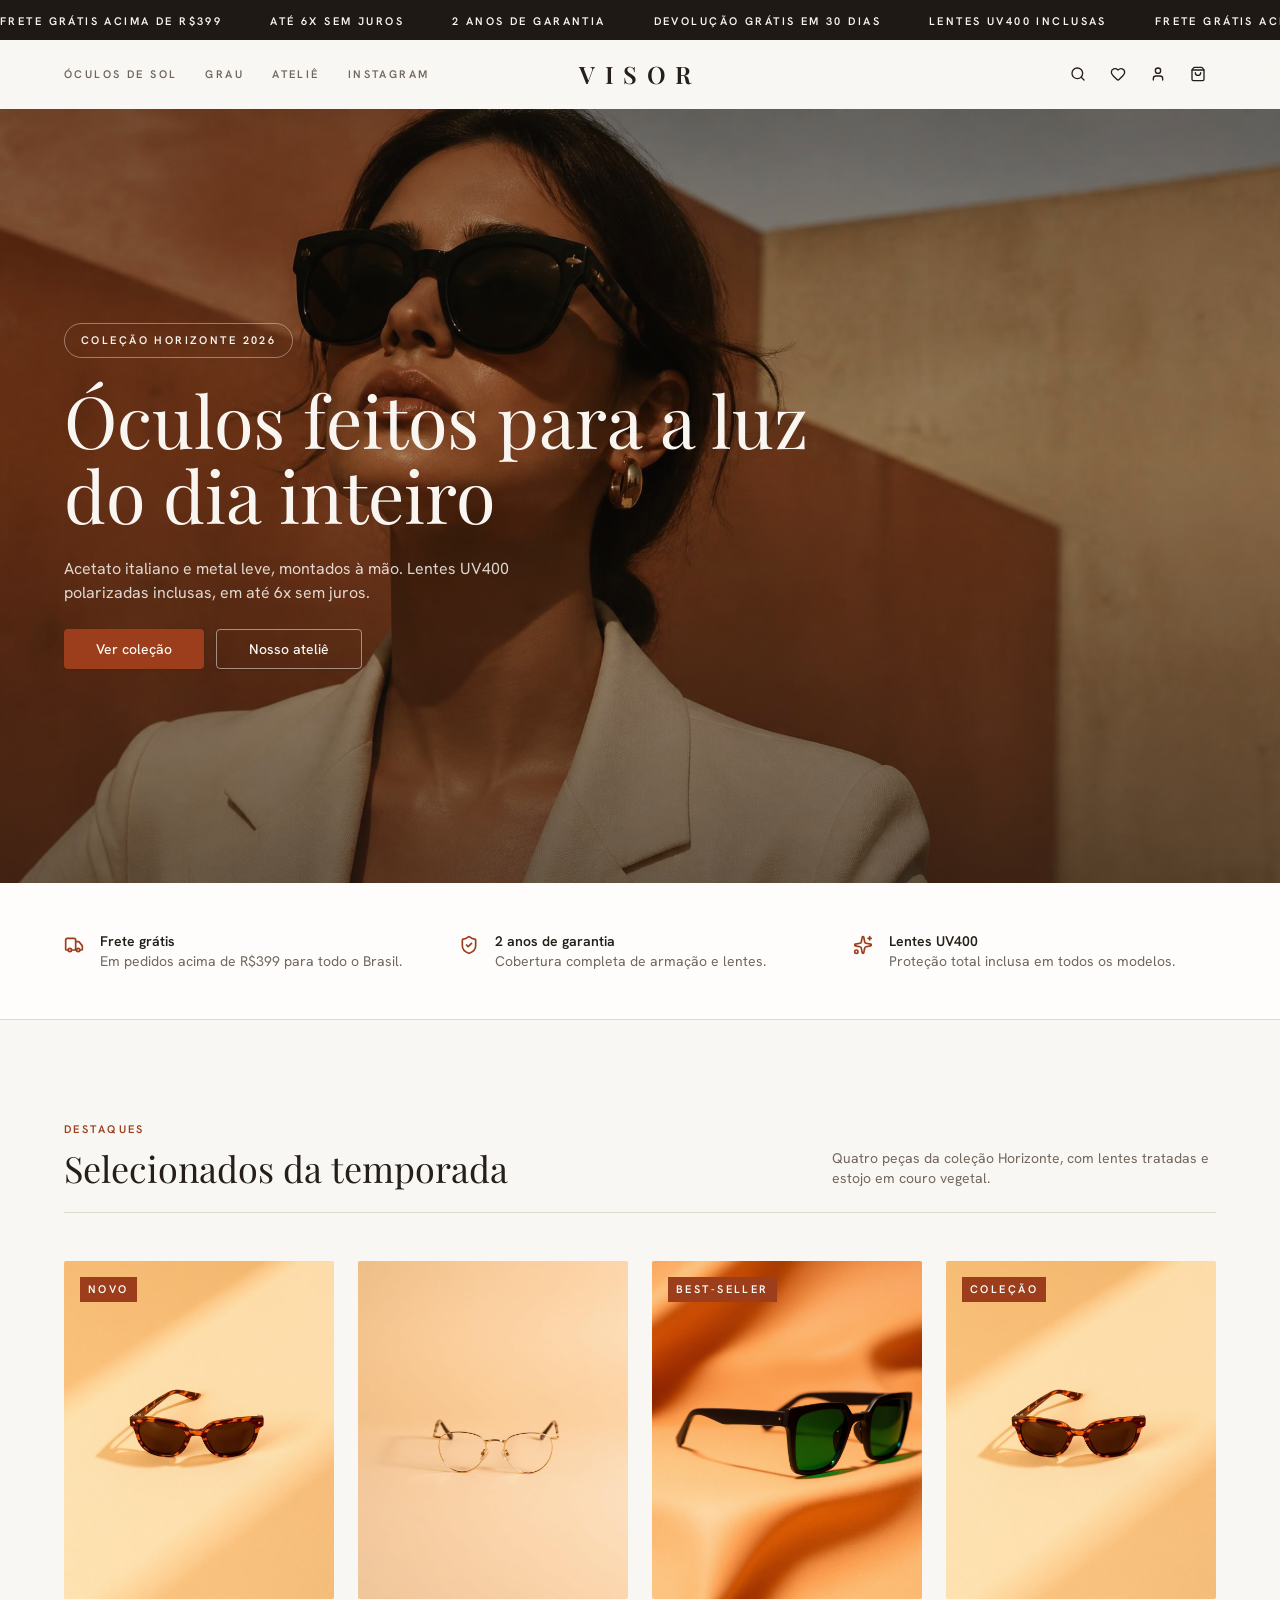
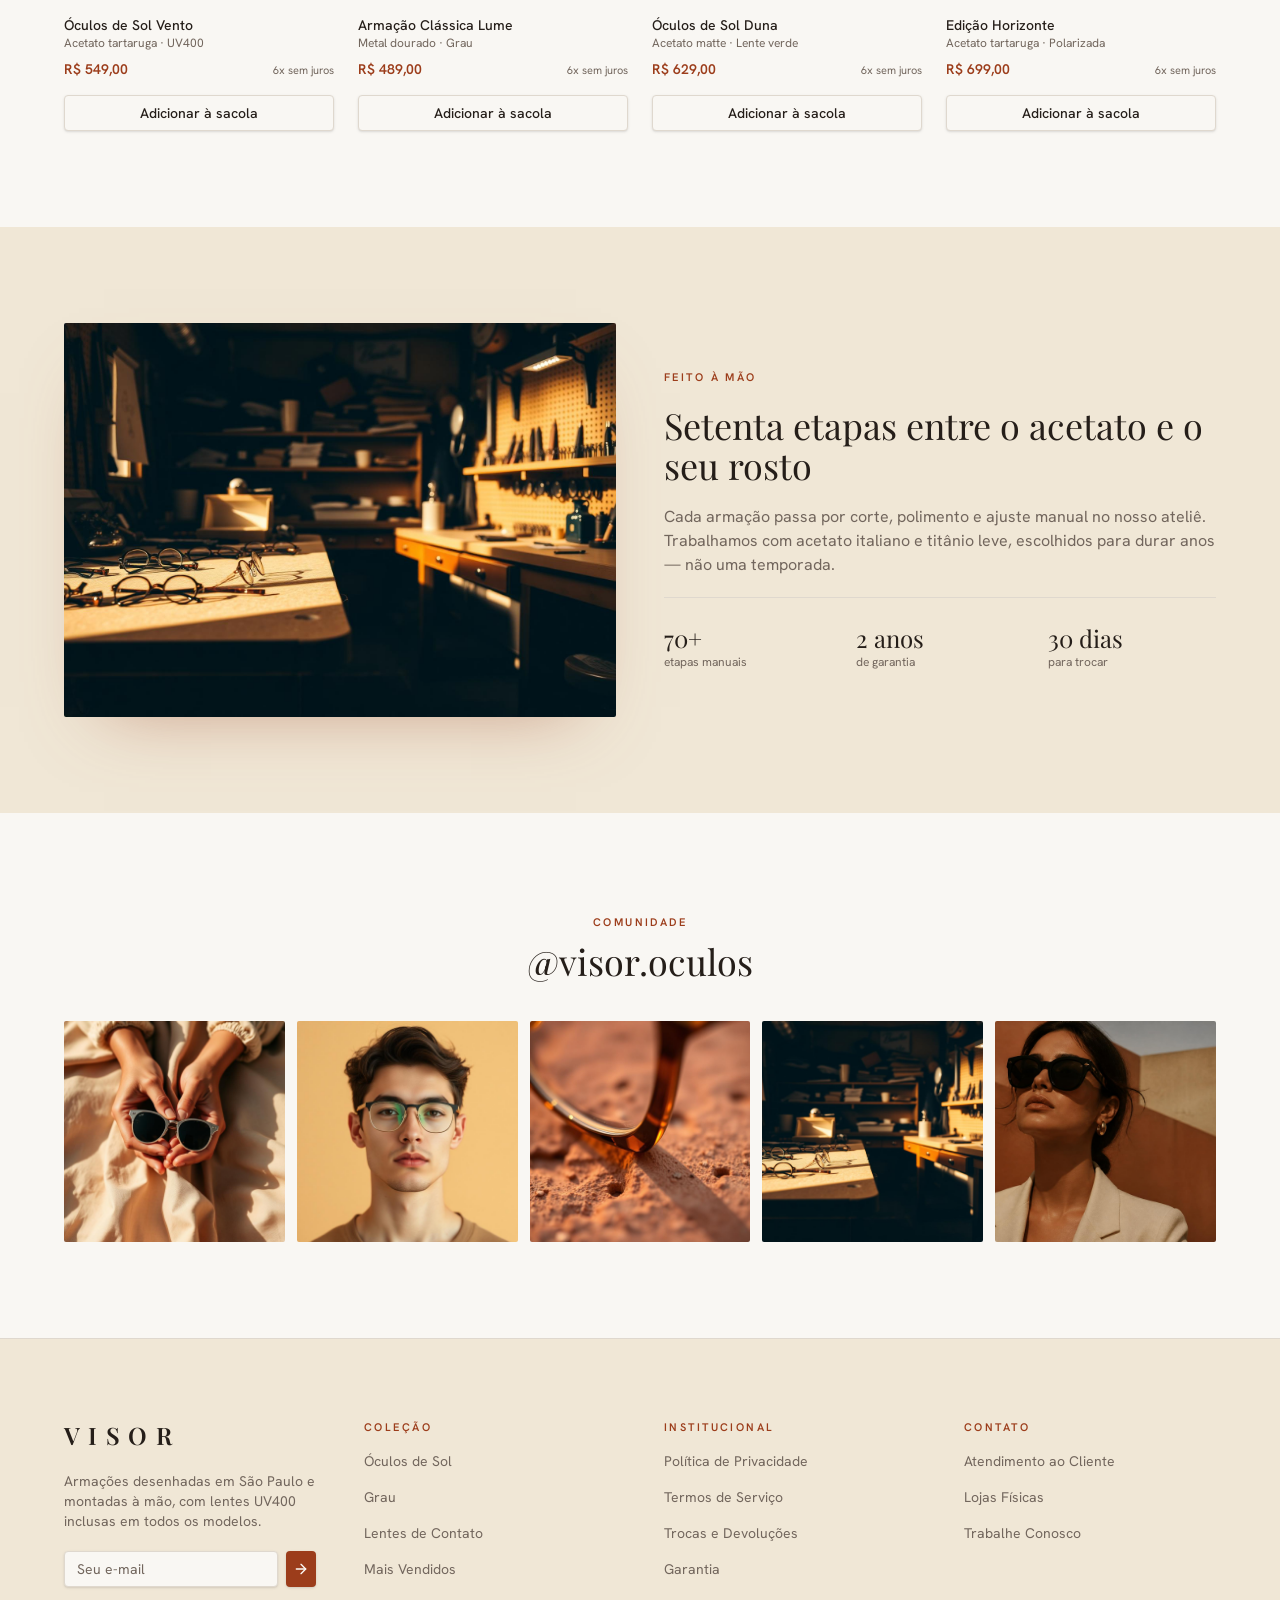
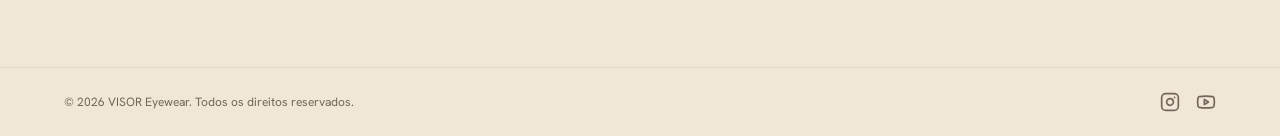
==== index.html @ b3148250 "seo: enriquecer Twitter Card com título e imagem Garante preview rico em redes sociais alinhado ao O" ====
<!DOCTYPE html><html lang="pt-BR"><head><meta charSet="utf-8"/><meta name="viewport" content="width=device-width, initial-scale=1"/><link rel="canonical" href="https://guilhermeh4sh.github.io/visor-landing-page/"/><meta name="robots" content="index, follow, max-image-preview:large"/><meta name="theme-color" content="#9b3f25"/><meta name="author" content="VISOR Eyewear"/><link rel="stylesheet" href="https://fonts.googleapis.com/css2?family=Hanken+Grotesk:wght@400;500;600;700&amp;family=Playfair+Display:wght@400;500;600&amp;display=swap" data-precedence="default"/><title>VISOR Eyewear | Óculos de Sol e Grau Autorais com Lentes UV400</title><meta name="description" content="Loja VISOR: óculos de sol e grau autorais, lentes UV400 inclusas, frete grátis acima de R$399 e 2 anos de garantia. Conheça a coleção Horizonte."/><meta name="keywords" content="óculos de sol, óculos de grau, eyewear, VISOR, lentes UV400, coleção Horizonte, óculos premium"/><meta property="og:title" content="VISOR Eyewear | Óculos autorais com lentes UV400"/><meta property="og:description" content="Coleção Horizonte: óculos de sol e grau com UV400, frete grátis acima de R$399 e 2 anos de garantia."/><meta property="og:type" content="website"/><meta property="og:url" content="https://guilhermeh4sh.github.io/visor-landing-page/"/><meta property="og:site_name" content="VISOR Eyewear"/><meta property="og:locale" content="pt_BR"/><meta property="og:image" content="https://guilhermeh4sh.github.io/visor-landing-page/assets/template/template-01.jpg"/><meta property="og:image:alt" content="Coleção Horizonte VISOR — óculos premium"/><meta name="twitter:card" content="summary_large_image"/><meta name="twitter:title" content="VISOR Eyewear | Óculos autorais com lentes UV400"/><meta name="twitter:description" content="Óculos de sol e grau com UV400, frete grátis acima de R$399 e 2 anos de garantia."/><meta name="twitter:image" content="https://guilhermeh4sh.github.io/visor-landing-page/assets/template/template-01.jpg"/><meta name="twitter:image:alt" content="Coleção Horizonte VISOR"/><link rel="preconnect" href="https://fonts.googleapis.com"/><link rel="preconnect" href="https://fonts.gstatic.com" crossorigin="anonymous"/><link rel="icon" href="/favicon.ico" type="image/x-icon"/><style>/*! tailwindcss v4.3.3 | MIT License | https://tailwindcss.com */
@layer properties{@supports (((-webkit-hyphens:none)) and (not (margin-trim:inline))) or ((-moz-orient:inline) and (not (color:rgb(from red r g b)))){*,:before,:after,::backdrop{--tw-translate-x:0;--tw-translate-y:0;--tw-translate-z:0;--tw-rotate-x:initial;--tw-rotate-y:initial;--tw-rotate-z:initial;--tw-skew-x:initial;--tw-skew-y:initial;--tw-space-y-reverse:0;--tw-space-x-reverse:0;--tw-border-style:solid;--tw-leading:initial;--tw-font-weight:initial;--tw-tracking:initial;--tw-ordinal:initial;--tw-slashed-zero:initial;--tw-numeric-figure:initial;--tw-numeric-spacing:initial;--tw-numeric-fraction:initial;--tw-shadow:0 0 #0000;--tw-shadow-color:initial;--tw-shadow-alpha:100%;--tw-inset-shadow:0 0 #0000;--tw-inset-shadow-color:initial;--tw-inset-shadow-alpha:100%;--tw-ring-color:initial;--tw-ring-shadow:0 0 #0000;--tw-inset-ring-color:initial;--tw-inset-ring-shadow:0 0 #0000;--tw-ring-inset:initial;--tw-ring-offset-width:0px;--tw-ring-offset-color:#fff;--tw-ring-offset-shadow:0 0 #0000;--tw-outline-style:solid;--tw-blur:initial;--tw-brightness:initial;--tw-contrast:initial;--tw-grayscale:initial;--tw-hue-rotate:initial;--tw-invert:initial;--tw-opacity:initial;--tw-saturate:initial;--tw-sepia:initial;--tw-drop-shadow:initial;--tw-drop-shadow-color:initial;--tw-drop-shadow-alpha:100%;--tw-drop-shadow-size:initial;--tw-backdrop-blur:initial;--tw-backdrop-brightness:initial;--tw-backdrop-contrast:initial;--tw-backdrop-grayscale:initial;--tw-backdrop-hue-rotate:initial;--tw-backdrop-invert:initial;--tw-backdrop-opacity:initial;--tw-backdrop-saturate:initial;--tw-backdrop-sepia:initial;--tw-duration:initial;--tw-ease:initial;--tw-scale-x:1;--tw-scale-y:1;--tw-scale-z:1;--tw-content:"";--tw-animation-delay:0s;--tw-animation-direction:normal;--tw-animation-duration:initial;--tw-animation-fill-mode:none;--tw-animation-iteration-count:1;--tw-enter-blur:0;--tw-enter-opacity:1;--tw-enter-rotate:0;--tw-enter-scale:1;--tw-enter-translate-x:0;--tw-enter-translate-y:0;--tw-exit-blur:0;--tw-exit-opacity:1;--tw-exit-rotate:0;--tw-exit-scale:1;--tw-exit-translate-x:0;--tw-exit-translate-y:0}}}@layer theme{:root,:host{--font-sans:"Hanken Grotesk", ui-sans-serif, system-ui, sans-serif;--font-mono:ui-monospace, SFMono-Regular, Menlo, Monaco, Consolas, "Liberation Mono", "Courier New", monospace;--color-black:#000;--spacing:.25rem;--container-xs:20rem;--container-sm:24rem;--container-md:28rem;--container-lg:32rem;--container-2xl:42rem;--container-3xl:48rem;--text-xs:.75rem;--text-xs--line-height:calc(1 / .75);--text-sm:.875rem;--text-sm--line-height:calc(1.25 / .875);--text-base:1rem;--text-base--line-height:calc(1.5 / 1);--text-lg:1.125rem;--text-lg--line-height:calc(1.75 / 1.125);--text-xl:1.25rem;--text-xl--line-height:calc(1.75 / 1.25);--text-2xl:1.5rem;--text-2xl--line-height:calc(2 / 1.5);--text-3xl:1.875rem;--text-3xl--line-height:calc(2.25 / 1.875);--text-4xl:2.25rem;--text-4xl--line-height:calc(2.5 / 2.25);--text-6xl:3.75rem;--text-6xl--line-height:1;--text-7xl:4.5rem;--text-7xl--line-height:1;--font-weight-normal:400;--font-weight-medium:500;--font-weight-semibold:600;--font-weight-bold:700;--tracking-tight:-.025em;--tracking-widest:.1em;--leading-relaxed:1.625;--ease-in-out:cubic-bezier(.4, 0, .2, 1);--animate-pulse:pulse 2s cubic-bezier(.4, 0, .6, 1) infinite;--blur-sm:8px;--blur-xl:24px;--aspect-video:16 / 9;--default-transition-duration:.15s;--default-transition-timing-function:cubic-bezier(.4, 0, .2, 1);--default-font-family:"Hanken Grotesk", ui-sans-serif, system-ui, sans-serif;--default-mono-font-family:var(--font-mono);--font-display:"Playfair Display", Georgia, serif;--color-background:var(--background);--color-foreground:var(--foreground);--color-border:var(--border)}}@layer base{*,:after,:before,::backdrop{box-sizing:border-box;border:0 solid;margin:0;padding:0}::file-selector-button{box-sizing:border-box;border:0 solid;margin:0;padding:0}html,:host{-webkit-text-size-adjust:100%;tab-size:4;line-height:1.5;font-family:var(--default-font-family,-apple-system, BlinkMacSystemFont, "Segoe UI", Roboto, "Helvetica Neue", "Noto Sans", Arial, sans-serif, "Apple Color Emoji", "Segoe UI Emoji", "Segoe UI Symbol", "Noto Color Emoji");font-feature-settings:var(--default-font-feature-settings,normal);font-variation-settings:var(--default-font-variation-settings,normal);-webkit-tap-highlight-color:transparent}hr{height:0;color:inherit;border-top-width:1px}abbr:where([title]){-webkit-text-decoration:underline dotted;text-decoration:underline dotted}h1,h2,h3,h4,h5,h6{font-size:inherit;font-weight:inherit}a{color:inherit;-webkit-text-decoration:inherit;-webkit-text-decoration:inherit;-webkit-text-decoration:inherit;-webkit-text-decoration:inherit;-webkit-text-decoration:inherit;text-decoration:inherit}b,strong{font-weight:bolder}code,kbd,samp,pre{font-family:var(--default-mono-font-family,ui-monospace, SFMono-Regular, Menlo, Monaco, Consolas, "Liberation Mono", "Courier New", monospace);font-feature-settings:var(--default-mono-font-feature-settings,normal);font-variation-settings:var(--default-mono-font-variation-settings,normal);font-size:1em}small{font-size:80%}sub,sup{vertical-align:baseline;font-size:75%;line-height:0;position:relative}sub{bottom:-.25em}sup{top:-.5em}table{text-indent:0;border-color:inherit;border-collapse:collapse}:-moz-focusring:where(:not(iframe)){outline:auto}progress{vertical-align:baseline}summary{display:list-item}ol,ul,menu{list-style:none}img,svg,video,canvas,audio,iframe,embed,object{vertical-align:middle;display:block}img,video{max-width:100%;height:auto}button,input,select,optgroup,textarea{font:inherit;font-feature-settings:inherit;font-variation-settings:inherit;letter-spacing:inherit;color:inherit;opacity:1;background-color:#0000;border-radius:0}::file-selector-button{font:inherit;font-feature-settings:inherit;font-variation-settings:inherit;letter-spacing:inherit;color:inherit;opacity:1;background-color:#0000;border-radius:0}:where(select:is([multiple],[size])) optgroup{font-weight:bolder}:where(select:is([multiple],[size])) optgroup option{padding-inline-start:20px}::file-selector-button{margin-inline-end:4px}::placeholder{opacity:1}@supports (not ((-webkit-appearance:-apple-pay-button))) or (contain-intrinsic-size:1px){::placeholder{color:currentColor}@supports (color:color-mix(in lab, red, red)){::placeholder{color:color-mix(in oklab, currentcolor 50%, transparent)}}}textarea{resize:vertical}::-webkit-search-decoration{-webkit-appearance:none}::-webkit-date-and-time-value{min-height:1lh;text-align:inherit}::-webkit-datetime-edit{display:inline-flex}::-webkit-datetime-edit-fields-wrapper{padding:0}::-webkit-datetime-edit{padding-block:0}::-webkit-datetime-edit-year-field{padding-block:0}::-webkit-datetime-edit-month-field{padding-block:0}::-webkit-datetime-edit-day-field{padding-block:0}::-webkit-datetime-edit-hour-field{padding-block:0}::-webkit-datetime-edit-minute-field{padding-block:0}::-webkit-datetime-edit-second-field{padding-block:0}::-webkit-datetime-edit-millisecond-field{padding-block:0}::-webkit-datetime-edit-meridiem-field{padding-block:0}::-webkit-calendar-picker-indicator{line-height:1}:-moz-ui-invalid{box-shadow:none}button,input:where([type=button],[type=reset],[type=submit]){appearance:button}::file-selector-button{appearance:button}::-webkit-inner-spin-button{height:auto}::-webkit-outer-spin-button{height:auto}[hidden]:where(:not([hidden=until-found])){display:none!important}*{border-color:var(--color-border)}body{background-color:var(--color-background);color:var(--color-foreground);font-family:var(--font-sans);-webkit-font-smoothing:antialiased}h1,h2,h3,h4{font-family:var(--font-display)}::selection{background:var(--primary)}@supports (color:color-mix(in lab, red, red)){::selection{background:color-mix(in oklab, var(--primary) 22%, transparent)}}}@layer components;@layer utilities{.pointer-events-none{pointer-events:none}.invisible{visibility:hidden}.sr-only{clip-path:inset(50%);white-space:nowrap;border-width:0;width:1px;height:1px;margin:-1px;padding:0;position:absolute;overflow:hidden}.absolute{position:absolute}.fixed{position:fixed}.relative{position:relative}.sticky{position:sticky}.inset-0{inset:0}.inset-x-0{inset-inline:0}.inset-y-0{inset-block:0}.-top-12{top:calc(var(--spacing) * -12)}.top-0{top:0}.top-1\.5{top:calc(var(--spacing) * 1.5)}.top-1\/2{top:50%}.top-3\.5{top:calc(var(--spacing) * 3.5)}.top-4{top:calc(var(--spacing) * 4)}.top-\[1px\]{top:1px}.top-\[50\%\]{top:50%}.top-\[60\%\]{top:60%}.top-full{top:100%}.-right-12{right:calc(var(--spacing) * -12)}.right-0{right:0}.right-1{right:var(--spacing)}.right-2{right:calc(var(--spacing) * 2)}.right-3{right:calc(var(--spacing) * 3)}.right-4{right:calc(var(--spacing) * 4)}.-bottom-12{bottom:calc(var(--spacing) * -12)}.bottom-0{bottom:0}.-left-12{left:calc(var(--spacing) * -12)}.left-0{left:0}.left-1\/2{left:50%}.left-2{left:calc(var(--spacing) * 2)}.left-4{left:calc(var(--spacing) * 4)}.left-\[50\%\]{left:50%}.z-10{z-index:10}.z-20{z-index:20}.z-40{z-index:40}.z-50{z-index:50}.z-\[1\]{z-index:1}.-mx-1{margin-inline:calc(var(--spacing) * -1)}.mx-2{margin-inline:calc(var(--spacing) * 2)}.mx-3\.5{margin-inline:calc(var(--spacing) * 3.5)}.mx-auto{margin-inline:auto}.my-0\.5{margin-block:calc(var(--spacing) * .5)}.my-1{margin-block:var(--spacing)}.-mt-4{margin-top:calc(var(--spacing) * -4)}.mt-1{margin-top:var(--spacing)}.mt-1\.5{margin-top:calc(var(--spacing) * 1.5)}.mt-2{margin-top:calc(var(--spacing) * 2)}.mt-4{margin-top:calc(var(--spacing) * 4)}.mt-6{margin-top:calc(var(--spacing) * 6)}.mt-24{margin-top:calc(var(--spacing) * 24)}.mt-auto{margin-top:auto}.mr-2{margin-right:calc(var(--spacing) * 2)}.mb-1{margin-bottom:var(--spacing)}.mb-4{margin-bottom:calc(var(--spacing) * 4)}.mb-10{margin-bottom:calc(var(--spacing) * 10)}.mb-12{margin-bottom:calc(var(--spacing) * 12)}.-ml-4{margin-left:calc(var(--spacing) * -4)}.ml-1{margin-left:var(--spacing)}.ml-auto{margin-left:auto}.marquee-track{min-width:100%;animation:32s linear infinite visor-marquee;display:inline-flex}.block{display:block}.flex{display:flex}.grid{display:grid}.hidden{display:none}.inline-flex{display:inline-flex}.table{display:table}.aspect-4\/5{aspect-ratio:4/5}.aspect-square{aspect-ratio:1}.aspect-video{aspect-ratio:var(--aspect-video)}.size-\(--cell-size\){width:var(--cell-size);height:var(--cell-size)}.size-4{width:calc(var(--spacing) * 4);height:calc(var(--spacing) * 4)}.size-5{width:calc(var(--spacing) * 5);height:calc(var(--spacing) * 5)}.size-full{width:100%;height:100%}.h-\(--cell-size\){height:var(--cell-size)}.h-1\.5{height:calc(var(--spacing) * 1.5)}.h-2{height:calc(var(--spacing) * 2)}.h-2\.5{height:calc(var(--spacing) * 2.5)}.h-3{height:calc(var(--spacing) * 3)}.h-3\.5{height:calc(var(--spacing) * 3.5)}.h-4{height:calc(var(--spacing) * 4)}.h-5{height:calc(var(--spacing) * 5)}.h-7{height:calc(var(--spacing) * 7)}.h-8{height:calc(var(--spacing) * 8)}.h-9{height:calc(var(--spacing) * 9)}.h-10{height:calc(var(--spacing) * 10)}.h-12{height:calc(var(--spacing) * 12)}.h-24{height:calc(var(--spacing) * 24)}.h-\[1px\]{height:1px}.h-\[var\(--radix-navigation-menu-viewport-height\)\]{height:var(--radix-navigation-menu-viewport-height)}.h-\[var\(--radix-select-trigger-height\)\]{height:var(--radix-select-trigger-height)}.h-auto{height:auto}.h-full{height:100%}.h-px{height:1px}.h-svh{height:100svh}.max-h-\(--radix-context-menu-content-available-height\){max-height:var(--radix-context-menu-content-available-height)}.max-h-\(--radix-select-content-available-height\){max-height:var(--radix-select-content-available-height)}.max-h-\[45vh\]{max-height:45vh}.max-h-\[300px\]{max-height:300px}.max-h-\[var\(--radix-dropdown-menu-content-available-height\)\]{max-height:var(--radix-dropdown-menu-content-available-height)}.min-h-0{min-height:0}.min-h-\[60px\]{min-height:60px}.min-h-\[86vh\]{min-height:86vh}.min-h-screen{min-height:100vh}.min-h-svh{min-height:100svh}.w-\(--cell-size\){width:var(--cell-size)}.w-\(--sidebar-width\){width:var(--sidebar-width)}.w-0{width:0}.w-1{width:var(--spacing)}.w-2{width:calc(var(--spacing) * 2)}.w-2\.5{width:calc(var(--spacing) * 2.5)}.w-3{width:calc(var(--spacing) * 3)}.w-3\.5{width:calc(var(--spacing) * 3.5)}.w-3\/4{width:75%}.w-4{width:calc(var(--spacing) * 4)}.w-5{width:calc(var(--spacing) * 5)}.w-7{width:calc(var(--spacing) * 7)}.w-8{width:calc(var(--spacing) * 8)}.w-9{width:calc(var(--spacing) * 9)}.w-10{width:calc(var(--spacing) * 10)}.w-20{width:calc(var(--spacing) * 20)}.w-64{width:calc(var(--spacing) * 64)}.w-72{width:calc(var(--spacing) * 72)}.w-\[1px\]{width:1px}.w-\[85vw\]{width:85vw}.w-\[92vw\]{width:92vw}.w-\[100px\]{width:100px}.w-auto{width:auto}.w-fit{width:fit-content}.w-full{width:100%}.w-max{width:max-content}.w-px{width:1px}.max-w-\(--skeleton-width\){max-width:var(--skeleton-width)}.max-w-2xl{max-width:var(--container-2xl)}.max-w-3xl{max-width:var(--container-3xl)}.max-w-\[1440px\]{max-width:1440px}.max-w-lg{max-width:var(--container-lg)}.max-w-max{max-width:max-content}.max-w-md{max-width:var(--container-md)}.max-w-sm{max-width:var(--container-sm)}.max-w-xs{max-width:var(--container-xs)}.min-w-\(--cell-size\){min-width:var(--cell-size)}.min-w-0{min-width:0}.min-w-4{min-width:calc(var(--spacing) * 4)}.min-w-5{min-width:calc(var(--spacing) * 5)}.min-w-8{min-width:calc(var(--spacing) * 8)}.min-w-9{min-width:calc(var(--spacing) * 9)}.min-w-10{min-width:calc(var(--spacing) * 10)}.min-w-\[8rem\]{min-width:8rem}.min-w-\[12rem\]{min-width:12rem}.min-w-\[var\(--radix-select-trigger-width\)\]{min-width:var(--radix-select-trigger-width)}.flex-1{flex:1}.shrink-0{flex-shrink:0}.grow{flex-grow:1}.grow-0{flex-grow:0}.basis-full{flex-basis:100%}.caption-bottom{caption-side:bottom}.border-collapse{border-collapse:collapse}.origin-\(--radix-context-menu-content-transform-origin\){transform-origin:var(--radix-context-menu-content-transform-origin)}.origin-\(--radix-dropdown-menu-content-transform-origin\){transform-origin:var(--radix-dropdown-menu-content-transform-origin)}.origin-\(--radix-hover-card-content-transform-origin\){transform-origin:var(--radix-hover-card-content-transform-origin)}.origin-\(--radix-menubar-content-transform-origin\){transform-origin:var(--radix-menubar-content-transform-origin)}.origin-\(--radix-popover-content-transform-origin\){transform-origin:var(--radix-popover-content-transform-origin)}.origin-\(--radix-select-content-transform-origin\){transform-origin:var(--radix-select-content-transform-origin)}.origin-\(--radix-tooltip-content-transform-origin\){transform-origin:var(--radix-tooltip-content-transform-origin)}.-translate-x-1\/2{--tw-translate-x:calc(calc(1 / 2 * 100%) * -1);translate:var(--tw-translate-x) var(--tw-translate-y)}.-translate-x-px{--tw-translate-x:-1px;translate:var(--tw-translate-x) var(--tw-translate-y)}.translate-x-\[-50\%\]{--tw-translate-x:-50%;translate:var(--tw-translate-x) var(--tw-translate-y)}.translate-x-px{--tw-translate-x:1px;translate:var(--tw-translate-x) var(--tw-translate-y)}.-translate-y-1\/2{--tw-translate-y:calc(calc(1 / 2 * 100%) * -1);translate:var(--tw-translate-x) var(--tw-translate-y)}.translate-y-\[-50\%\]{--tw-translate-y:-50%;translate:var(--tw-translate-x) var(--tw-translate-y)}.rotate-45{rotate:45deg}.rotate-90{rotate:90deg}.transform{transform:var(--tw-rotate-x,) var(--tw-rotate-y,) var(--tw-rotate-z,) var(--tw-skew-x,) var(--tw-skew-y,)}.animate-caret-blink{animation:1.25s ease-out infinite caret-blink}.animate-in{animation:enter var(--tw-animation-duration,var(--tw-duration,.15s))var(--tw-ease,ease)var(--tw-animation-delay,0s)var(--tw-animation-iteration-count,1)var(--tw-animation-direction,normal)var(--tw-animation-fill-mode,none)}.animate-pulse{animation:var(--animate-pulse)}.fade-up{animation:.8s cubic-bezier(.22,1,.36,1) both visor-fade-up}.cursor-default{cursor:default}.cursor-pointer{cursor:pointer}.touch-none{touch-action:none}.list-none{list-style-type:none}.grid-cols-2{grid-template-columns:repeat(2,minmax(0,1fr))}.grid-cols-3{grid-template-columns:repeat(3,minmax(0,1fr))}.grid-cols-\[1fr_auto_1fr\]{grid-template-columns:1fr auto 1fr}.flex-col{flex-direction:column}.flex-col-reverse{flex-direction:column-reverse}.flex-row{flex-direction:row}.flex-wrap{flex-wrap:wrap}.place-content-center{place-content:center}.items-center{align-items:center}.items-end{align-items:flex-end}.items-start{align-items:flex-start}.items-stretch{align-items:stretch}.justify-between{justify-content:space-between}.justify-center{justify-content:center}.justify-end{justify-content:flex-end}.gap-1{gap:var(--spacing)}.gap-1\.5{gap:calc(var(--spacing) * 1.5)}.gap-2{gap:calc(var(--spacing) * 2)}.gap-3{gap:calc(var(--spacing) * 3)}.gap-4{gap:calc(var(--spacing) * 4)}.gap-5{gap:calc(var(--spacing) * 5)}.gap-6{gap:calc(var(--spacing) * 6)}.gap-7{gap:calc(var(--spacing) * 7)}.gap-8{gap:calc(var(--spacing) * 8)}.gap-12{gap:calc(var(--spacing) * 12)}:where(.space-y-1\.5>:not(:last-child)){--tw-space-y-reverse:0;margin-block-start:calc(calc(var(--spacing) * 1.5) * var(--tw-space-y-reverse));margin-block-end:calc(calc(var(--spacing) * 1.5) * calc(1 - var(--tw-space-y-reverse)))}:where(.space-y-2>:not(:last-child)){--tw-space-y-reverse:0;margin-block-start:calc(calc(var(--spacing) * 2) * var(--tw-space-y-reverse));margin-block-end:calc(calc(var(--spacing) * 2) * calc(1 - var(--tw-space-y-reverse)))}:where(.space-y-3>:not(:last-child)){--tw-space-y-reverse:0;margin-block-start:calc(calc(var(--spacing) * 3) * var(--tw-space-y-reverse));margin-block-end:calc(calc(var(--spacing) * 3) * calc(1 - var(--tw-space-y-reverse)))}:where(.space-y-4>:not(:last-child)){--tw-space-y-reverse:0;margin-block-start:calc(calc(var(--spacing) * 4) * var(--tw-space-y-reverse));margin-block-end:calc(calc(var(--spacing) * 4) * calc(1 - var(--tw-space-y-reverse)))}.gap-x-6{column-gap:calc(var(--spacing) * 6)}:where(.space-x-1>:not(:last-child)){--tw-space-x-reverse:0;margin-inline-start:calc(var(--spacing) * var(--tw-space-x-reverse));margin-inline-end:calc(var(--spacing) * calc(1 - var(--tw-space-x-reverse)))}.gap-y-12{row-gap:calc(var(--spacing) * 12)}.self-start{align-self:flex-start}.overflow-auto{overflow:auto}.overflow-hidden{overflow:hidden}.overflow-x-hidden{overflow-x:hidden}.overflow-y-auto{overflow-y:auto}.rounded-\[2px\]{border-radius:2px}.rounded-\[inherit\]{border-radius:inherit}.rounded-full{border-radius:2147483647px}.rounded-lg{border-radius:calc(var(--radius) + 2px)}.rounded-md{border-radius:var(--radius)}.rounded-none{border-radius:0}.rounded-sm{border-radius:calc(var(--radius) - 2px)}.rounded-xl{border-radius:calc(var(--radius) + 6px)}.rounded-t-\[10px\]{border-top-left-radius:10px;border-top-right-radius:10px}.rounded-l-md{border-top-left-radius:var(--radius);border-bottom-left-radius:var(--radius)}.rounded-tl-sm{border-top-left-radius:calc(var(--radius) - 2px)}.rounded-r-md{border-top-right-radius:var(--radius);border-bottom-right-radius:var(--radius)}.border{border-style:var(--tw-border-style);border-width:1px}.border-2{border-style:var(--tw-border-style);border-width:2px}.border-\[1\.5px\]{border-style:var(--tw-border-style);border-width:1.5px}.border-y{border-block-style:var(--tw-border-style);border-block-width:1px}.border-t{border-top-style:var(--tw-border-style);border-top-width:1px}.border-r{border-right-style:var(--tw-border-style);border-right-width:1px}.border-b{border-bottom-style:var(--tw-border-style);border-bottom-width:1px}.border-l{border-left-style:var(--tw-border-style);border-left-width:1px}.border-dashed{--tw-border-style:dashed;border-style:dashed}.border-\(--color-border\){border-color:var(--color-border)}.border-border,.border-border\/50{border-color:var(--border)}@supports (color:color-mix(in lab, red, red)){.border-border\/50{border-color:color-mix(in oklab, var(--border) 50%, transparent)}}.border-destructive\/50{border-color:var(--destructive)}@supports (color:color-mix(in lab, red, red)){.border-destructive\/50{border-color:color-mix(in oklab, var(--destructive) 50%, transparent)}}.border-ink-foreground\/40{border-color:var(--ink-foreground)}@supports (color:color-mix(in lab, red, red)){.border-ink-foreground\/40{border-color:color-mix(in oklab, var(--ink-foreground) 40%, transparent)}}.border-ink-foreground\/50{border-color:var(--ink-foreground)}@supports (color:color-mix(in lab, red, red)){.border-ink-foreground\/50{border-color:color-mix(in oklab, var(--ink-foreground) 50%, transparent)}}.border-input{border-color:var(--input)}.border-primary,.border-primary\/50{border-color:var(--primary)}@supports (color:color-mix(in lab, red, red)){.border-primary\/50{border-color:color-mix(in oklab, var(--primary) 50%, transparent)}}.border-sidebar-border{border-color:var(--sidebar-border)}.border-transparent{border-color:#0000}.border-t-transparent{border-top-color:#0000}.border-l-transparent{border-left-color:#0000}.bg-\(--color-bg\){background-color:var(--color-bg)}.bg-accent{background-color:var(--accent)}.bg-background,.bg-background\/40{background-color:var(--background)}@supports (color:color-mix(in lab, red, red)){.bg-background\/40{background-color:color-mix(in oklab, var(--background) 40%, transparent)}}.bg-background\/85{background-color:var(--background)}@supports (color:color-mix(in lab, red, red)){.bg-background\/85{background-color:color-mix(in oklab, var(--background) 85%, transparent)}}.bg-black\/80{background-color:#000c}@supports (color:color-mix(in lab, red, red)){.bg-black\/80{background-color:color-mix(in oklab, var(--color-black) 80%, transparent)}}.bg-border{background-color:var(--border)}.bg-card{background-color:var(--card)}.bg-destructive{background-color:var(--destructive)}.bg-foreground{background-color:var(--foreground)}.bg-ink{background-color:var(--ink)}.bg-muted,.bg-muted\/50{background-color:var(--muted)}@supports (color:color-mix(in lab, red, red)){.bg-muted\/50{background-color:color-mix(in oklab, var(--muted) 50%, transparent)}}.bg-popover{background-color:var(--popover)}.bg-primary,.bg-primary\/10{background-color:var(--primary)}@supports (color:color-mix(in lab, red, red)){.bg-primary\/10{background-color:color-mix(in oklab, var(--primary) 10%, transparent)}}.bg-primary\/20{background-color:var(--primary)}@supports (color:color-mix(in lab, red, red)){.bg-primary\/20{background-color:color-mix(in oklab, var(--primary) 20%, transparent)}}.bg-sand{background-color:var(--sand)}.bg-secondary{background-color:var(--secondary)}.bg-sidebar{background-color:var(--sidebar)}.bg-sidebar-border{background-color:var(--sidebar-border)}.bg-transparent{background-color:#0000}.fill-current{fill:currentColor}.fill-primary{fill:var(--primary)}.object-cover{object-fit:cover}.object-\[center_35\%\]{object-position:center 35%}.p-0{padding:0}.p-1{padding:var(--spacing)}.p-2{padding:calc(var(--spacing) * 2)}.p-3{padding:calc(var(--spacing) * 3)}.p-4{padding:calc(var(--spacing) * 4)}.p-6{padding:calc(var(--spacing) * 6)}.p-\[1px\]{padding:1px}.px-\(--cell-size\){padding-inline:var(--cell-size)}.px-1{padding-inline:var(--spacing)}.px-1\.5{padding-inline:calc(var(--spacing) * 1.5)}.px-2{padding-inline:calc(var(--spacing) * 2)}.px-2\.5{padding-inline:calc(var(--spacing) * 2.5)}.px-3{padding-inline:calc(var(--spacing) * 3)}.px-4{padding-inline:calc(var(--spacing) * 4)}.px-5{padding-inline:calc(var(--spacing) * 5)}.px-8{padding-inline:calc(var(--spacing) * 8)}.py-0\.5{padding-block:calc(var(--spacing) * .5)}.py-1{padding-block:var(--spacing)}.py-1\.5{padding-block:calc(var(--spacing) * 1.5)}.py-2{padding-block:calc(var(--spacing) * 2)}.py-3{padding-block:calc(var(--spacing) * 3)}.py-4{padding-block:calc(var(--spacing) * 4)}.py-6{padding-block:calc(var(--spacing) * 6)}.py-12{padding-block:calc(var(--spacing) * 12)}.py-20{padding-block:calc(var(--spacing) * 20)}.py-24{padding-block:calc(var(--spacing) * 24)}.pt-0{padding-top:0}.pt-3{padding-top:calc(var(--spacing) * 3)}.pt-4{padding-top:calc(var(--spacing) * 4)}.pt-6{padding-top:calc(var(--spacing) * 6)}.pr-1{padding-right:var(--spacing)}.pr-2{padding-right:calc(var(--spacing) * 2)}.pr-2\.5{padding-right:calc(var(--spacing) * 2.5)}.pr-8{padding-right:calc(var(--spacing) * 8)}.pr-12{padding-right:calc(var(--spacing) * 12)}.pb-3{padding-bottom:calc(var(--spacing) * 3)}.pb-4{padding-bottom:calc(var(--spacing) * 4)}.pb-6{padding-bottom:calc(var(--spacing) * 6)}.pl-2{padding-left:calc(var(--spacing) * 2)}.pl-2\.5{padding-left:calc(var(--spacing) * 2.5)}.pl-4{padding-left:calc(var(--spacing) * 4)}.pl-8{padding-left:calc(var(--spacing) * 8)}.text-center{text-align:center}.text-left{text-align:left}.align-middle{vertical-align:middle}.eyebrow{font-family:var(--font-sans);letter-spacing:.22em;text-transform:uppercase;font-size:.6875rem;font-weight:600}.font-display{font-family:Playfair Display,Georgia,serif}.font-mono{font-family:var(--font-mono)}.font-sans{font-family:Hanken Grotesk,ui-sans-serif,system-ui,sans-serif}.text-2xl{font-size:var(--text-2xl);line-height:var(--tw-leading,var(--text-2xl--line-height))}.text-3xl{font-size:var(--text-3xl);line-height:var(--tw-leading,var(--text-3xl--line-height))}.text-4xl{font-size:var(--text-4xl);line-height:var(--tw-leading,var(--text-4xl--line-height))}.text-7xl{font-size:var(--text-7xl);line-height:var(--tw-leading,var(--text-7xl--line-height))}.text-base{font-size:var(--text-base);line-height:var(--tw-leading,var(--text-base--line-height))}.text-lg{font-size:var(--text-lg);line-height:var(--tw-leading,var(--text-lg--line-height))}.text-sm{font-size:var(--text-sm);line-height:var(--tw-leading,var(--text-sm--line-height))}.text-xl{font-size:var(--text-xl);line-height:var(--tw-leading,var(--text-xl--line-height))}.text-xs{font-size:var(--text-xs);line-height:var(--tw-leading,var(--text-xs--line-height))}.text-\[0\.8rem\]{font-size:.8rem}.text-\[10px\]{font-size:10px}.text-\[11px\]{font-size:11px}.leading-\[1\.05\]{--tw-leading:1.05;line-height:1.05}.leading-none{--tw-leading:1;line-height:1}.font-bold{--tw-font-weight:var(--font-weight-bold);font-weight:var(--font-weight-bold)}.font-medium{--tw-font-weight:var(--font-weight-medium);font-weight:var(--font-weight-medium)}.font-normal{--tw-font-weight:var(--font-weight-normal);font-weight:var(--font-weight-normal)}.font-semibold{--tw-font-weight:var(--font-weight-semibold);font-weight:var(--font-weight-semibold)}.tracking-\[0\.4em\]{--tw-tracking:.4em;letter-spacing:.4em}.tracking-\[0\.35em\]{--tw-tracking:.35em;letter-spacing:.35em}.tracking-tight{--tw-tracking:var(--tracking-tight);letter-spacing:var(--tracking-tight)}.tracking-widest{--tw-tracking:var(--tracking-widest);letter-spacing:var(--tracking-widest)}.break-words{overflow-wrap:break-word}.whitespace-nowrap{white-space:nowrap}.text-accent-foreground{color:var(--accent-foreground)}.text-card-foreground{color:var(--card-foreground)}.text-current{color:currentColor}.text-destructive{color:var(--destructive)}.text-destructive-foreground{color:var(--destructive-foreground)}.text-foreground{color:var(--foreground)}.text-ink-foreground,.text-ink-foreground\/85{color:var(--ink-foreground)}@supports (color:color-mix(in lab, red, red)){.text-ink-foreground\/85{color:color-mix(in oklab, var(--ink-foreground) 85%, transparent)}}.text-muted-foreground{color:var(--muted-foreground)}.text-popover-foreground{color:var(--popover-foreground)}.text-primary{color:var(--primary)}.text-primary-foreground{color:var(--primary-foreground)}.text-secondary-foreground{color:var(--secondary-foreground)}.text-sidebar-foreground,.text-sidebar-foreground\/70{color:var(--sidebar-foreground)}@supports (color:color-mix(in lab, red, red)){.text-sidebar-foreground\/70{color:color-mix(in oklab, var(--sidebar-foreground) 70%, transparent)}}.tabular-nums{--tw-numeric-spacing:tabular-nums;font-variant-numeric:var(--tw-ordinal,) var(--tw-slashed-zero,) var(--tw-numeric-figure,) var(--tw-numeric-spacing,) var(--tw-numeric-fraction,)}.underline-offset-4{text-underline-offset:4px}.opacity-0{opacity:0}.opacity-50{opacity:.5}.opacity-60{opacity:.6}.opacity-70{opacity:.7}.shadow{--tw-shadow:0 1px 3px 0 var(--tw-shadow-color,#0000001a), 0 1px 2px -1px var(--tw-shadow-color,#0000001a);box-shadow:var(--tw-inset-shadow), var(--tw-inset-ring-shadow), var(--tw-ring-offset-shadow), var(--tw-ring-shadow), var(--tw-shadow)}.shadow-\[0_0_0_1px_var\(--sidebar-border\)\]{--tw-shadow:0 0 0 1px var(--tw-shadow-color,var(--sidebar-border));box-shadow:var(--tw-inset-shadow), var(--tw-inset-ring-shadow), var(--tw-ring-offset-shadow), var(--tw-ring-shadow), var(--tw-shadow)}.shadow-lg{--tw-shadow:0 10px 15px -3px var(--tw-shadow-color,#0000001a), 0 4px 6px -4px var(--tw-shadow-color,#0000001a);box-shadow:var(--tw-inset-shadow), var(--tw-inset-ring-shadow), var(--tw-ring-offset-shadow), var(--tw-ring-shadow), var(--tw-shadow)}.shadow-md{--tw-shadow:0 4px 6px -1px var(--tw-shadow-color,#0000001a), 0 2px 4px -2px var(--tw-shadow-color,#0000001a);box-shadow:var(--tw-inset-shadow), var(--tw-inset-ring-shadow), var(--tw-ring-offset-shadow), var(--tw-ring-shadow), var(--tw-shadow)}.shadow-none{--tw-shadow:0 0 #0000;box-shadow:var(--tw-inset-shadow), var(--tw-inset-ring-shadow), var(--tw-ring-offset-shadow), var(--tw-ring-shadow), var(--tw-shadow)}.shadow-sm{--tw-shadow:0 1px 3px 0 var(--tw-shadow-color,#0000001a), 0 1px 2px -1px var(--tw-shadow-color,#0000001a);box-shadow:var(--tw-inset-shadow), var(--tw-inset-ring-shadow), var(--tw-ring-offset-shadow), var(--tw-ring-shadow), var(--tw-shadow)}.shadow-xl{--tw-shadow:0 20px 25px -5px var(--tw-shadow-color,#0000001a), 0 8px 10px -6px var(--tw-shadow-color,#0000001a);box-shadow:var(--tw-inset-shadow), var(--tw-inset-ring-shadow), var(--tw-ring-offset-shadow), var(--tw-ring-shadow), var(--tw-shadow)}.shadow-xs{--tw-shadow:0 1px 2px 0 var(--tw-shadow-color,#0000000d);box-shadow:var(--tw-inset-shadow), var(--tw-inset-ring-shadow), var(--tw-ring-offset-shadow), var(--tw-ring-shadow), var(--tw-shadow)}.ring-0{--tw-ring-shadow:var(--tw-ring-inset,) 0 0 0 calc(0px + var(--tw-ring-offset-width)) var(--tw-ring-color,currentcolor);box-shadow:var(--tw-inset-shadow), var(--tw-inset-ring-shadow), var(--tw-ring-offset-shadow), var(--tw-ring-shadow), var(--tw-shadow)}.ring-1{--tw-ring-shadow:var(--tw-ring-inset,) 0 0 0 calc(1px + var(--tw-ring-offset-width)) var(--tw-ring-color,currentcolor);box-shadow:var(--tw-inset-shadow), var(--tw-inset-ring-shadow), var(--tw-ring-offset-shadow), var(--tw-ring-shadow), var(--tw-shadow)}.shadow-lift{box-shadow:var(--shadow-lift)}.ring-ring{--tw-ring-color:var(--ring)}.ring-sidebar-ring{--tw-ring-color:var(--sidebar-ring)}.ring-offset-background{--tw-ring-offset-color:var(--background)}.outline{outline-style:var(--tw-outline-style);outline-width:1px}.filter{filter:var(--tw-blur,) var(--tw-brightness,) var(--tw-contrast,) var(--tw-grayscale,) var(--tw-hue-rotate,) var(--tw-invert,) var(--tw-saturate,) var(--tw-sepia,) var(--tw-drop-shadow,)}.backdrop-blur-sm{--tw-backdrop-blur:blur(var(--blur-sm));-webkit-backdrop-filter:var(--tw-backdrop-blur,) var(--tw-backdrop-brightness,) var(--tw-backdrop-contrast,) var(--tw-backdrop-grayscale,) var(--tw-backdrop-hue-rotate,) var(--tw-backdrop-invert,) var(--tw-backdrop-opacity,) var(--tw-backdrop-saturate,) var(--tw-backdrop-sepia,);backdrop-filter:var(--tw-backdrop-blur,) var(--tw-backdrop-brightness,) var(--tw-backdrop-contrast,) var(--tw-backdrop-grayscale,) var(--tw-backdrop-hue-rotate,) var(--tw-backdrop-invert,) var(--tw-backdrop-opacity,) var(--tw-backdrop-saturate,) var(--tw-backdrop-sepia,)}.backdrop-blur-xl{--tw-backdrop-blur:blur(var(--blur-xl));-webkit-backdrop-filter:var(--tw-backdrop-blur,) var(--tw-backdrop-brightness,) var(--tw-backdrop-contrast,) var(--tw-backdrop-grayscale,) var(--tw-backdrop-hue-rotate,) var(--tw-backdrop-invert,) var(--tw-backdrop-opacity,) var(--tw-backdrop-saturate,) var(--tw-backdrop-sepia,);backdrop-filter:var(--tw-backdrop-blur,) var(--tw-backdrop-brightness,) var(--tw-backdrop-contrast,) var(--tw-backdrop-grayscale,) var(--tw-backdrop-hue-rotate,) var(--tw-backdrop-invert,) var(--tw-backdrop-opacity,) var(--tw-backdrop-saturate,) var(--tw-backdrop-sepia,)}.transition{transition-property:color,background-color,border-color,outline-color,text-decoration-color,fill,stroke,--tw-gradient-from,--tw-gradient-via,--tw-gradient-to,opacity,box-shadow,transform,translate,scale,rotate,filter,-webkit-backdrop-filter,backdrop-filter,display,content-visibility,overlay,pointer-events;transition-timing-function:var(--tw-ease,var(--default-transition-timing-function));transition-duration:var(--tw-duration,var(--default-transition-duration))}.transition-\[left\,right\,width\]{transition-property:left,right,width;transition-timing-function:var(--tw-ease,var(--default-transition-timing-function));transition-duration:var(--tw-duration,var(--default-transition-duration))}.transition-\[margin\,opacity\]{transition-property:margin,opacity;transition-timing-function:var(--tw-ease,var(--default-transition-timing-function));transition-duration:var(--tw-duration,var(--default-transition-duration))}.transition-\[width\,height\,padding\]{transition-property:width,height,padding;transition-timing-function:var(--tw-ease,var(--default-transition-timing-function));transition-duration:var(--tw-duration,var(--default-transition-duration))}.transition-\[width\]{transition-property:width;transition-timing-function:var(--tw-ease,var(--default-transition-timing-function));transition-duration:var(--tw-duration,var(--default-transition-duration))}.transition-all{transition-property:all;transition-timing-function:var(--tw-ease,var(--default-transition-timing-function));transition-duration:var(--tw-duration,var(--default-transition-duration))}.transition-colors{transition-property:color,background-color,border-color,outline-color,text-decoration-color,fill,stroke,--tw-gradient-from,--tw-gradient-via,--tw-gradient-to;transition-timing-function:var(--tw-ease,var(--default-transition-timing-function));transition-duration:var(--tw-duration,var(--default-transition-duration))}.transition-opacity{transition-property:opacity;transition-timing-function:var(--tw-ease,var(--default-transition-timing-function));transition-duration:var(--tw-duration,var(--default-transition-duration))}.transition-transform{transition-property:transform,translate,scale,rotate;transition-timing-function:var(--tw-ease,var(--default-transition-timing-function));transition-duration:var(--tw-duration,var(--default-transition-duration))}.duration-200{--tw-duration:.2s;transition-duration:.2s}.duration-300{--tw-duration:.3s;transition-duration:.3s}.duration-700{--tw-duration:.7s;transition-duration:.7s}.duration-1000{--tw-duration:1s;transition-duration:1s}.ease-in-out{--tw-ease:var(--ease-in-out);transition-timing-function:var(--ease-in-out)}.ease-linear{--tw-ease:linear;transition-timing-function:linear}.fade-in-0{--tw-enter-opacity:0}.outline-none{--tw-outline-style:none;outline-style:none}.select-none{-webkit-user-select:none;user-select:none}.zoom-in-95{--tw-enter-scale:.95}.\[--cell-size\:2rem\]{--cell-size:2rem}.hero-scrim{background:var(--gradient-hero)}.group-focus-within\/menu-item\:opacity-100:is(:where(.group\/menu-item):focus-within *){opacity:1}@media (hover:hover){.group-hover\:scale-105:is(:where(.group):hover *){--tw-scale-x:105%;--tw-scale-y:105%;--tw-scale-z:105%;scale:var(--tw-scale-x) var(--tw-scale-y)}.group-hover\:opacity-100:is(:where(.group):hover *),.group-hover\/menu-item\:opacity-100:is(:where(.group\/menu-item):hover *){opacity:1}}.group-has-\[\[data-sidebar\=menu-action\]\]\/menu-item\:pr-8:is(:where(.group\/menu-item):has([data-sidebar=menu-action]) *){padding-right:calc(var(--spacing) * 8)}.group-data-\[collapsible\=icon\]\:-mt-8:is(:where(.group)[data-collapsible=icon] *){margin-top:calc(var(--spacing) * -8)}.group-data-\[collapsible\=icon\]\:hidden:is(:where(.group)[data-collapsible=icon] *){display:none}.group-data-\[collapsible\=icon\]\:\!size-8:is(:where(.group)[data-collapsible=icon] *){width:calc(var(--spacing) * 8)!important;height:calc(var(--spacing) * 8)!important}.group-data-\[collapsible\=icon\]\:w-\(--sidebar-width-icon\):is(:where(.group)[data-collapsible=icon] *){width:var(--sidebar-width-icon)}.group-data-\[collapsible\=icon\]\:w-\[calc\(var\(--sidebar-width-icon\)_\+_theme\(spacing\.4\)\)\]:is(:where(.group)[data-collapsible=icon] *){width:calc(var(--sidebar-width-icon) + 1rem)}.group-data-\[collapsible\=icon\]\:w-\[calc\(var\(--sidebar-width-icon\)_\+_theme\(spacing\.4\)_\+2px\)\]:is(:where(.group)[data-collapsible=icon] *){width:calc(var(--sidebar-width-icon) + 1rem + 2px)}.group-data-\[collapsible\=icon\]\:overflow-hidden:is(:where(.group)[data-collapsible=icon] *){overflow:hidden}.group-data-\[collapsible\=icon\]\:\!p-0:is(:where(.group)[data-collapsible=icon] *){padding:0!important}.group-data-\[collapsible\=icon\]\:\!p-2:is(:where(.group)[data-collapsible=icon] *){padding:calc(var(--spacing) * 2)!important}.group-data-\[collapsible\=icon\]\:opacity-0:is(:where(.group)[data-collapsible=icon] *){opacity:0}.group-data-\[collapsible\=offcanvas\]\:right-\[calc\(var\(--sidebar-width\)\*-1\)\]:is(:where(.group)[data-collapsible=offcanvas] *){right:calc(var(--sidebar-width) * -1)}.group-data-\[collapsible\=offcanvas\]\:left-\[calc\(var\(--sidebar-width\)\*-1\)\]:is(:where(.group)[data-collapsible=offcanvas] *){left:calc(var(--sidebar-width) * -1)}.group-data-\[collapsible\=offcanvas\]\:w-0:is(:where(.group)[data-collapsible=offcanvas] *){width:0}.group-data-\[collapsible\=offcanvas\]\:translate-x-0:is(:where(.group)[data-collapsible=offcanvas] *){--tw-translate-x:0px;translate:var(--tw-translate-x) var(--tw-translate-y)}.group-data-\[focused\=true\]\/day\:relative:is(:where(.group\/day)[data-focused=true] *){position:relative}.group-data-\[focused\=true\]\/day\:z-10:is(:where(.group\/day)[data-focused=true] *){z-index:10}.group-data-\[focused\=true\]\/day\:border-ring:is(:where(.group\/day)[data-focused=true] *){border-color:var(--ring)}.group-data-\[focused\=true\]\/day\:ring-\[3px\]:is(:where(.group\/day)[data-focused=true] *){--tw-ring-shadow:var(--tw-ring-inset,) 0 0 0 calc(3px + var(--tw-ring-offset-width)) var(--tw-ring-color,currentcolor);box-shadow:var(--tw-inset-shadow), var(--tw-inset-ring-shadow), var(--tw-ring-offset-shadow), var(--tw-ring-shadow), var(--tw-shadow)}.group-data-\[focused\=true\]\/day\:ring-ring\/50:is(:where(.group\/day)[data-focused=true] *){--tw-ring-color:var(--ring)}@supports (color:color-mix(in lab, red, red)){.group-data-\[focused\=true\]\/day\:ring-ring\/50:is(:where(.group\/day)[data-focused=true] *){--tw-ring-color:color-mix(in oklab, var(--ring) 50%, transparent)}}.group-data-\[side\=left\]\:-right-4:is(:where(.group)[data-side=left] *){right:calc(var(--spacing) * -4)}.group-data-\[side\=left\]\:border-r:is(:where(.group)[data-side=left] *){border-right-style:var(--tw-border-style);border-right-width:1px}.group-data-\[side\=right\]\:left-0:is(:where(.group)[data-side=right] *){left:0}.group-data-\[side\=right\]\:rotate-180:is(:where(.group)[data-side=right] *){rotate:180deg}.group-data-\[side\=right\]\:border-l:is(:where(.group)[data-side=right] *){border-left-style:var(--tw-border-style);border-left-width:1px}.group-data-\[state\=open\]\:rotate-180:is(:where(.group)[data-state=open] *){rotate:180deg}.group-data-\[variant\=floating\]\:rounded-lg:is(:where(.group)[data-variant=floating] *){border-radius:calc(var(--radius) + 2px)}.group-data-\[variant\=floating\]\:border:is(:where(.group)[data-variant=floating] *){border-style:var(--tw-border-style);border-width:1px}.group-data-\[variant\=floating\]\:border-sidebar-border:is(:where(.group)[data-variant=floating] *){border-color:var(--sidebar-border)}.group-data-\[variant\=floating\]\:shadow:is(:where(.group)[data-variant=floating] *){--tw-shadow:0 1px 3px 0 var(--tw-shadow-color,#0000001a), 0 1px 2px -1px var(--tw-shadow-color,#0000001a);box-shadow:var(--tw-inset-shadow), var(--tw-inset-ring-shadow), var(--tw-ring-offset-shadow), var(--tw-ring-shadow), var(--tw-shadow)}.group-\[\.toast\]\:bg-muted:is(:where(.group).toast *){background-color:var(--muted)}.group-\[\.toast\]\:bg-primary:is(:where(.group).toast *){background-color:var(--primary)}.group-\[\.toast\]\:text-muted-foreground:is(:where(.group).toast *){color:var(--muted-foreground)}.group-\[\.toast\]\:text-primary-foreground:is(:where(.group).toast *){color:var(--primary-foreground)}.group-\[\.toaster\]\:border-border:is(:where(.group).toaster *){border-color:var(--border)}.group-\[\.toaster\]\:bg-background:is(:where(.group).toaster *){background-color:var(--background)}.group-\[\.toaster\]\:text-foreground:is(:where(.group).toaster *){color:var(--foreground)}.group-\[\.toaster\]\:shadow-lg:is(:where(.group).toaster *){--tw-shadow:0 10px 15px -3px var(--tw-shadow-color,#0000001a), 0 4px 6px -4px var(--tw-shadow-color,#0000001a);box-shadow:var(--tw-inset-shadow), var(--tw-inset-ring-shadow), var(--tw-ring-offset-shadow), var(--tw-ring-shadow), var(--tw-shadow)}@media (hover:hover){.peer-hover\/menu-button\:text-sidebar-accent-foreground:is(:where(.peer\/menu-button):hover~*){color:var(--sidebar-accent-foreground)}}.peer-disabled\:cursor-not-allowed:is(:where(.peer):disabled~*){cursor:not-allowed}.peer-disabled\:opacity-70:is(:where(.peer):disabled~*){opacity:.7}.peer-data-\[active\=true\]\/menu-button\:text-sidebar-accent-foreground:is(:where(.peer\/menu-button)[data-active=true]~*){color:var(--sidebar-accent-foreground)}.peer-data-\[size\=default\]\/menu-button\:top-1\.5:is(:where(.peer\/menu-button)[data-size=default]~*){top:calc(var(--spacing) * 1.5)}.peer-data-\[size\=lg\]\/menu-button\:top-2\.5:is(:where(.peer\/menu-button)[data-size=lg]~*){top:calc(var(--spacing) * 2.5)}.peer-data-\[size\=sm\]\/menu-button\:top-1:is(:where(.peer\/menu-button)[data-size=sm]~*){top:var(--spacing)}.file\:border-0::file-selector-button{border-style:var(--tw-border-style);border-width:0}.file\:bg-transparent::file-selector-button{background-color:#0000}.file\:text-sm::file-selector-button{font-size:var(--text-sm);line-height:var(--tw-leading,var(--text-sm--line-height))}.file\:font-medium::file-selector-button{--tw-font-weight:var(--font-weight-medium);font-weight:var(--font-weight-medium)}.file\:text-foreground::file-selector-button{color:var(--foreground)}.placeholder\:text-muted-foreground::placeholder{color:var(--muted-foreground)}.after\:absolute:after{content:var(--tw-content);position:absolute}.after\:-inset-2:after{content:var(--tw-content);inset:calc(var(--spacing) * -2)}.after\:inset-y-0:after{content:var(--tw-content);inset-block:0}.after\:left-1\/2:after{content:var(--tw-content);left:50%}.after\:w-1:after{content:var(--tw-content);width:var(--spacing)}.after\:w-\[2px\]:after{content:var(--tw-content);width:2px}.after\:-translate-x-1\/2:after{content:var(--tw-content);--tw-translate-x:calc(calc(1 / 2 * 100%) * -1);translate:var(--tw-translate-x) var(--tw-translate-y)}.group-data-\[collapsible\=offcanvas\]\:after\:left-full:is(:where(.group)[data-collapsible=offcanvas] *):after{content:var(--tw-content);left:100%}.first\:rounded-l-md:first-child{border-top-left-radius:var(--radius);border-bottom-left-radius:var(--radius)}.first\:border-l:first-child{border-left-style:var(--tw-border-style);border-left-width:1px}.last\:rounded-r-md:last-child{border-top-right-radius:var(--radius);border-bottom-right-radius:var(--radius)}.focus-within\:opacity-100:focus-within{opacity:1}@media (hover:hover){.hover\:scale-105:hover{--tw-scale-x:105%;--tw-scale-y:105%;--tw-scale-z:105%;scale:var(--tw-scale-x) var(--tw-scale-y)}.hover\:bg-accent:hover{background-color:var(--accent)}.hover\:bg-destructive\/80:hover{background-color:var(--destructive)}@supports (color:color-mix(in lab, red, red)){.hover\:bg-destructive\/80:hover{background-color:color-mix(in oklab, var(--destructive) 80%, transparent)}}.hover\:bg-destructive\/90:hover{background-color:var(--destructive)}@supports (color:color-mix(in lab, red, red)){.hover\:bg-destructive\/90:hover{background-color:color-mix(in oklab, var(--destructive) 90%, transparent)}}.hover\:bg-ink-foreground\/10:hover{background-color:var(--ink-foreground)}@supports (color:color-mix(in lab, red, red)){.hover\:bg-ink-foreground\/10:hover{background-color:color-mix(in oklab, var(--ink-foreground) 10%, transparent)}}.hover\:bg-muted:hover,.hover\:bg-muted\/50:hover{background-color:var(--muted)}@supports (color:color-mix(in lab, red, red)){.hover\:bg-muted\/50:hover{background-color:color-mix(in oklab, var(--muted) 50%, transparent)}}.hover\:bg-primary\/80:hover{background-color:var(--primary)}@supports (color:color-mix(in lab, red, red)){.hover\:bg-primary\/80:hover{background-color:color-mix(in oklab, var(--primary) 80%, transparent)}}.hover\:bg-primary\/90:hover{background-color:var(--primary)}@supports (color:color-mix(in lab, red, red)){.hover\:bg-primary\/90:hover{background-color:color-mix(in oklab, var(--primary) 90%, transparent)}}.hover\:bg-secondary\/80:hover{background-color:var(--secondary)}@supports (color:color-mix(in lab, red, red)){.hover\:bg-secondary\/80:hover{background-color:color-mix(in oklab, var(--secondary) 80%, transparent)}}.hover\:bg-sidebar-accent:hover{background-color:var(--sidebar-accent)}.hover\:text-accent-foreground:hover{color:var(--accent-foreground)}.hover\:text-foreground:hover{color:var(--foreground)}.hover\:text-muted-foreground:hover{color:var(--muted-foreground)}.hover\:text-primary:hover{color:var(--primary)}.hover\:text-sidebar-accent-foreground:hover{color:var(--sidebar-accent-foreground)}.hover\:underline:hover{text-decoration-line:underline}.hover\:opacity-100:hover{opacity:1}.hover\:shadow-\[0_0_0_1px_var\(--sidebar-accent\)\]:hover{--tw-shadow:0 0 0 1px var(--tw-shadow-color,var(--sidebar-accent));box-shadow:var(--tw-inset-shadow), var(--tw-inset-ring-shadow), var(--tw-ring-offset-shadow), var(--tw-ring-shadow), var(--tw-shadow)}.group-data-\[collapsible\=offcanvas\]\:hover\:bg-sidebar:is(:where(.group)[data-collapsible=offcanvas] *):hover{background-color:var(--sidebar)}.hover\:after\:bg-sidebar-border:hover:after{content:var(--tw-content);background-color:var(--sidebar-border)}}.focus\:bg-accent:focus{background-color:var(--accent)}.focus\:text-accent-foreground:focus{color:var(--accent-foreground)}.focus\:ring-1:focus{--tw-ring-shadow:var(--tw-ring-inset,) 0 0 0 calc(1px + var(--tw-ring-offset-width)) var(--tw-ring-color,currentcolor);box-shadow:var(--tw-inset-shadow), var(--tw-inset-ring-shadow), var(--tw-ring-offset-shadow), var(--tw-ring-shadow), var(--tw-shadow)}.focus\:ring-2:focus{--tw-ring-shadow:var(--tw-ring-inset,) 0 0 0 calc(2px + var(--tw-ring-offset-width)) var(--tw-ring-color,currentcolor);box-shadow:var(--tw-inset-shadow), var(--tw-inset-ring-shadow), var(--tw-ring-offset-shadow), var(--tw-ring-shadow), var(--tw-shadow)}.focus\:ring-ring:focus{--tw-ring-color:var(--ring)}.focus\:ring-offset-2:focus{--tw-ring-offset-width:2px;--tw-ring-offset-shadow:var(--tw-ring-inset,) 0 0 0 var(--tw-ring-offset-width) var(--tw-ring-offset-color)}.focus\:outline-none:focus{--tw-outline-style:none;outline-style:none}.focus-visible\:ring-1:focus-visible{--tw-ring-shadow:var(--tw-ring-inset,) 0 0 0 calc(1px + var(--tw-ring-offset-width)) var(--tw-ring-color,currentcolor);box-shadow:var(--tw-inset-shadow), var(--tw-inset-ring-shadow), var(--tw-ring-offset-shadow), var(--tw-ring-shadow), var(--tw-shadow)}.focus-visible\:ring-2:focus-visible{--tw-ring-shadow:var(--tw-ring-inset,) 0 0 0 calc(2px + var(--tw-ring-offset-width)) var(--tw-ring-color,currentcolor);box-shadow:var(--tw-inset-shadow), var(--tw-inset-ring-shadow), var(--tw-ring-offset-shadow), var(--tw-ring-shadow), var(--tw-shadow)}.focus-visible\:ring-ring:focus-visible{--tw-ring-color:var(--ring)}.focus-visible\:ring-sidebar-ring:focus-visible{--tw-ring-color:var(--sidebar-ring)}.focus-visible\:ring-offset-1:focus-visible{--tw-ring-offset-width:1px;--tw-ring-offset-shadow:var(--tw-ring-inset,) 0 0 0 var(--tw-ring-offset-width) var(--tw-ring-offset-color)}.focus-visible\:ring-offset-2:focus-visible{--tw-ring-offset-width:2px;--tw-ring-offset-shadow:var(--tw-ring-inset,) 0 0 0 var(--tw-ring-offset-width) var(--tw-ring-offset-color)}.focus-visible\:ring-offset-background:focus-visible{--tw-ring-offset-color:var(--background)}.focus-visible\:outline-none:focus-visible{--tw-outline-style:none;outline-style:none}.active\:bg-sidebar-accent:active{background-color:var(--sidebar-accent)}.active\:text-sidebar-accent-foreground:active{color:var(--sidebar-accent-foreground)}.disabled\:pointer-events-none:disabled{pointer-events:none}.disabled\:cursor-not-allowed:disabled{cursor:not-allowed}.disabled\:opacity-50:disabled{opacity:.5}.has-focus\:border-ring:has(:focus){border-color:var(--ring)}.has-focus\:ring-\[3px\]:has(:focus){--tw-ring-shadow:var(--tw-ring-inset,) 0 0 0 calc(3px + var(--tw-ring-offset-width)) var(--tw-ring-color,currentcolor);box-shadow:var(--tw-inset-shadow), var(--tw-inset-ring-shadow), var(--tw-ring-offset-shadow), var(--tw-ring-shadow), var(--tw-shadow)}.has-focus\:ring-ring\/50:has(:focus){--tw-ring-color:var(--ring)}@supports (color:color-mix(in lab, red, red)){.has-focus\:ring-ring\/50:has(:focus){--tw-ring-color:color-mix(in oklab, var(--ring) 50%, transparent)}}.has-\[\:disabled\]\:opacity-50:has(:disabled){opacity:.5}.has-\[\[data-variant\=inset\]\]\:bg-sidebar:has([data-variant=inset]){background-color:var(--sidebar)}.aria-disabled\:pointer-events-none[aria-disabled=true]{pointer-events:none}.aria-disabled\:opacity-50[aria-disabled=true]{opacity:.5}.aria-selected\:text-muted-foreground[aria-selected=true]{color:var(--muted-foreground)}.data-\[active\=true\]\:bg-sidebar-accent[data-active=true]{background-color:var(--sidebar-accent)}.data-\[active\=true\]\:font-medium[data-active=true]{--tw-font-weight:var(--font-weight-medium);font-weight:var(--font-weight-medium)}.data-\[active\=true\]\:text-sidebar-accent-foreground[data-active=true]{color:var(--sidebar-accent-foreground)}.data-\[disabled\]\:pointer-events-none[data-disabled]{pointer-events:none}.data-\[disabled\]\:opacity-50[data-disabled]{opacity:.5}.data-\[disabled\=true\]\:pointer-events-none[data-disabled=true]{pointer-events:none}.data-\[disabled\=true\]\:opacity-50[data-disabled=true]{opacity:.5}.data-\[motion\=from-end\]\:slide-in-from-right-52[data-motion=from-end]{--tw-enter-translate-x:calc(52*var(--spacing))}.data-\[motion\=from-start\]\:slide-in-from-left-52[data-motion=from-start]{--tw-enter-translate-x:calc(52*var(--spacing)*-1)}.data-\[motion\=to-end\]\:slide-out-to-right-52[data-motion=to-end]{--tw-exit-translate-x:calc(52*var(--spacing))}.data-\[motion\=to-start\]\:slide-out-to-left-52[data-motion=to-start]{--tw-exit-translate-x:calc(52*var(--spacing)*-1)}.data-\[motion\^\=from-\]\:animate-in[data-motion^=from-]{animation:enter var(--tw-animation-duration,var(--tw-duration,.15s))var(--tw-ease,ease)var(--tw-animation-delay,0s)var(--tw-animation-iteration-count,1)var(--tw-animation-direction,normal)var(--tw-animation-fill-mode,none)}.data-\[motion\^\=from-\]\:fade-in[data-motion^=from-]{--tw-enter-opacity:0}.data-\[motion\^\=to-\]\:animate-out[data-motion^=to-]{animation:exit var(--tw-animation-duration,var(--tw-duration,.15s))var(--tw-ease,ease)var(--tw-animation-delay,0s)var(--tw-animation-iteration-count,1)var(--tw-animation-direction,normal)var(--tw-animation-fill-mode,none)}.data-\[motion\^\=to-\]\:fade-out[data-motion^=to-]{--tw-exit-opacity:0}.data-\[panel-group-direction\=vertical\]\:h-px[data-panel-group-direction=vertical]{height:1px}.data-\[panel-group-direction\=vertical\]\:w-full[data-panel-group-direction=vertical]{width:100%}.data-\[panel-group-direction\=vertical\]\:flex-col[data-panel-group-direction=vertical]{flex-direction:column}.data-\[panel-group-direction\=vertical\]\:after\:left-0[data-panel-group-direction=vertical]:after{content:var(--tw-content);left:0}.data-\[panel-group-direction\=vertical\]\:after\:h-1[data-panel-group-direction=vertical]:after{content:var(--tw-content);height:var(--spacing)}.data-\[panel-group-direction\=vertical\]\:after\:w-full[data-panel-group-direction=vertical]:after{content:var(--tw-content);width:100%}.data-\[panel-group-direction\=vertical\]\:after\:translate-x-0[data-panel-group-direction=vertical]:after{content:var(--tw-content);--tw-translate-x:0px;translate:var(--tw-translate-x) var(--tw-translate-y)}.data-\[panel-group-direction\=vertical\]\:after\:-translate-y-1\/2[data-panel-group-direction=vertical]:after{content:var(--tw-content);--tw-translate-y:calc(calc(1 / 2 * 100%) * -1);translate:var(--tw-translate-x) var(--tw-translate-y)}.data-\[placeholder\]\:text-muted-foreground[data-placeholder]{color:var(--muted-foreground)}.data-\[range-end\=true\]\:rounded-md[data-range-end=true]{border-radius:var(--radius)}.data-\[range-end\=true\]\:bg-primary[data-range-end=true]{background-color:var(--primary)}.data-\[range-end\=true\]\:text-primary-foreground[data-range-end=true]{color:var(--primary-foreground)}.data-\[range-middle\=true\]\:rounded-none[data-range-middle=true]{border-radius:0}.data-\[range-middle\=true\]\:bg-accent[data-range-middle=true]{background-color:var(--accent)}.data-\[range-middle\=true\]\:text-accent-foreground[data-range-middle=true]{color:var(--accent-foreground)}.data-\[range-start\=true\]\:rounded-md[data-range-start=true]{border-radius:var(--radius)}.data-\[range-start\=true\]\:bg-primary[data-range-start=true]{background-color:var(--primary)}.data-\[range-start\=true\]\:text-primary-foreground[data-range-start=true]{color:var(--primary-foreground)}.data-\[selected-single\=true\]\:bg-primary[data-selected-single=true]{background-color:var(--primary)}.data-\[selected-single\=true\]\:text-primary-foreground[data-selected-single=true]{color:var(--primary-foreground)}.data-\[selected\=true\]\:rounded-none[data-selected=true]{border-radius:0}.data-\[selected\=true\]\:bg-accent[data-selected=true]{background-color:var(--accent)}.data-\[selected\=true\]\:text-accent-foreground[data-selected=true]{color:var(--accent-foreground)}.data-\[side\=bottom\]\:translate-y-1[data-side=bottom]{--tw-translate-y:var(--spacing);translate:var(--tw-translate-x) var(--tw-translate-y)}.data-\[side\=bottom\]\:slide-in-from-top-2[data-side=bottom]{--tw-enter-translate-y:calc(2*var(--spacing)*-1)}.data-\[side\=left\]\:-translate-x-1[data-side=left]{--tw-translate-x:calc(var(--spacing) * -1);translate:var(--tw-translate-x) var(--tw-translate-y)}.data-\[side\=left\]\:slide-in-from-right-2[data-side=left]{--tw-enter-translate-x:calc(2*var(--spacing))}.data-\[side\=right\]\:translate-x-1[data-side=right]{--tw-translate-x:var(--spacing);translate:var(--tw-translate-x) var(--tw-translate-y)}.data-\[side\=right\]\:slide-in-from-left-2[data-side=right]{--tw-enter-translate-x:calc(2*var(--spacing)*-1)}.data-\[side\=top\]\:-translate-y-1[data-side=top]{--tw-translate-y:calc(var(--spacing) * -1);translate:var(--tw-translate-x) var(--tw-translate-y)}.data-\[side\=top\]\:slide-in-from-bottom-2[data-side=top]{--tw-enter-translate-y:calc(2*var(--spacing))}.data-\[state\=active\]\:bg-background[data-state=active]{background-color:var(--background)}.data-\[state\=active\]\:text-foreground[data-state=active]{color:var(--foreground)}.data-\[state\=active\]\:shadow[data-state=active]{--tw-shadow:0 1px 3px 0 var(--tw-shadow-color,#0000001a), 0 1px 2px -1px var(--tw-shadow-color,#0000001a);box-shadow:var(--tw-inset-shadow), var(--tw-inset-ring-shadow), var(--tw-ring-offset-shadow), var(--tw-ring-shadow), var(--tw-shadow)}.data-\[state\=checked\]\:translate-x-4[data-state=checked]{--tw-translate-x:calc(var(--spacing) * 4);translate:var(--tw-translate-x) var(--tw-translate-y)}.data-\[state\=checked\]\:bg-primary[data-state=checked]{background-color:var(--primary)}.data-\[state\=checked\]\:text-primary-foreground[data-state=checked]{color:var(--primary-foreground)}.data-\[state\=closed\]\:animate-accordion-up[data-state=closed]{animation:accordion-up var(--tw-animation-duration,var(--tw-duration,.2s))var(--tw-ease,ease-out)var(--tw-animation-delay,0s)var(--tw-animation-iteration-count,1)var(--tw-animation-direction,normal)var(--tw-animation-fill-mode,none)}.data-\[state\=closed\]\:animate-out[data-state=closed]{animation:exit var(--tw-animation-duration,var(--tw-duration,.15s))var(--tw-ease,ease)var(--tw-animation-delay,0s)var(--tw-animation-iteration-count,1)var(--tw-animation-direction,normal)var(--tw-animation-fill-mode,none)}.data-\[state\=closed\]\:duration-300[data-state=closed]{--tw-duration:.3s;transition-duration:.3s}.data-\[state\=closed\]\:fade-out-0[data-state=closed]{--tw-exit-opacity:0}.data-\[state\=closed\]\:zoom-out-95[data-state=closed]{--tw-exit-scale:.95}.data-\[state\=closed\]\:slide-out-to-bottom[data-state=closed]{--tw-exit-translate-y:100%}.data-\[state\=closed\]\:slide-out-to-left[data-state=closed]{--tw-exit-translate-x:-100%}.data-\[state\=closed\]\:slide-out-to-right[data-state=closed]{--tw-exit-translate-x:100%}.data-\[state\=closed\]\:slide-out-to-top[data-state=closed]{--tw-exit-translate-y:-100%}.data-\[state\=hidden\]\:animate-out[data-state=hidden]{animation:exit var(--tw-animation-duration,var(--tw-duration,.15s))var(--tw-ease,ease)var(--tw-animation-delay,0s)var(--tw-animation-iteration-count,1)var(--tw-animation-direction,normal)var(--tw-animation-fill-mode,none)}.data-\[state\=hidden\]\:fade-out[data-state=hidden]{--tw-exit-opacity:0}.data-\[state\=on\]\:bg-accent[data-state=on]{background-color:var(--accent)}.data-\[state\=on\]\:text-accent-foreground[data-state=on]{color:var(--accent-foreground)}.data-\[state\=open\]\:animate-accordion-down[data-state=open]{animation:accordion-down var(--tw-animation-duration,var(--tw-duration,.2s))var(--tw-ease,ease-out)var(--tw-animation-delay,0s)var(--tw-animation-iteration-count,1)var(--tw-animation-direction,normal)var(--tw-animation-fill-mode,none)}.data-\[state\=open\]\:animate-in[data-state=open]{animation:enter var(--tw-animation-duration,var(--tw-duration,.15s))var(--tw-ease,ease)var(--tw-animation-delay,0s)var(--tw-animation-iteration-count,1)var(--tw-animation-direction,normal)var(--tw-animation-fill-mode,none)}.data-\[state\=open\]\:bg-accent[data-state=open],.data-\[state\=open\]\:bg-accent\/50[data-state=open]{background-color:var(--accent)}@supports (color:color-mix(in lab, red, red)){.data-\[state\=open\]\:bg-accent\/50[data-state=open]{background-color:color-mix(in oklab, var(--accent) 50%, transparent)}}.data-\[state\=open\]\:bg-secondary[data-state=open]{background-color:var(--secondary)}.data-\[state\=open\]\:text-accent-foreground[data-state=open]{color:var(--accent-foreground)}.data-\[state\=open\]\:text-muted-foreground[data-state=open]{color:var(--muted-foreground)}.data-\[state\=open\]\:opacity-100[data-state=open]{opacity:1}.data-\[state\=open\]\:duration-500[data-state=open]{--tw-duration:.5s;transition-duration:.5s}.data-\[state\=open\]\:fade-in-0[data-state=open]{--tw-enter-opacity:0}.data-\[state\=open\]\:zoom-in-90[data-state=open]{--tw-enter-scale:.9}.data-\[state\=open\]\:zoom-in-95[data-state=open]{--tw-enter-scale:.95}.data-\[state\=open\]\:slide-in-from-bottom[data-state=open]{--tw-enter-translate-y:100%}.data-\[state\=open\]\:slide-in-from-left[data-state=open]{--tw-enter-translate-x:-100%}.data-\[state\=open\]\:slide-in-from-right[data-state=open]{--tw-enter-translate-x:100%}.data-\[state\=open\]\:slide-in-from-top[data-state=open]{--tw-enter-translate-y:-100%}@media (hover:hover){.data-\[state\=open\]\:hover\:bg-accent[data-state=open]:hover{background-color:var(--accent)}.data-\[state\=open\]\:hover\:bg-sidebar-accent[data-state=open]:hover{background-color:var(--sidebar-accent)}.data-\[state\=open\]\:hover\:text-sidebar-accent-foreground[data-state=open]:hover{color:var(--sidebar-accent-foreground)}}.data-\[state\=open\]\:focus\:bg-accent[data-state=open]:focus{background-color:var(--accent)}.data-\[state\=selected\]\:bg-muted[data-state=selected]{background-color:var(--muted)}.data-\[state\=unchecked\]\:translate-x-0[data-state=unchecked]{--tw-translate-x:0px;translate:var(--tw-translate-x) var(--tw-translate-y)}.data-\[state\=unchecked\]\:bg-input[data-state=unchecked]{background-color:var(--input)}.data-\[state\=visible\]\:animate-in[data-state=visible]{animation:enter var(--tw-animation-duration,var(--tw-duration,.15s))var(--tw-ease,ease)var(--tw-animation-delay,0s)var(--tw-animation-iteration-count,1)var(--tw-animation-direction,normal)var(--tw-animation-fill-mode,none)}.data-\[state\=visible\]\:fade-in[data-state=visible]{--tw-enter-opacity:0}@media (width>=40rem){.sm\:mt-0{margin-top:0}.sm\:flex{display:flex}.sm\:inline-flex{display:inline-flex}.sm\:max-w-sm{max-width:var(--container-sm)}.sm\:grid-cols-2{grid-template-columns:repeat(2,minmax(0,1fr))}.sm\:flex-row{flex-direction:row}.sm\:justify-end{justify-content:flex-end}.sm\:gap-2\.5{gap:calc(var(--spacing) * 2.5)}:where(.sm\:space-x-2>:not(:last-child)){--tw-space-x-reverse:0;margin-inline-start:calc(calc(var(--spacing) * 2) * var(--tw-space-x-reverse));margin-inline-end:calc(calc(var(--spacing) * 2) * calc(1 - var(--tw-space-x-reverse)))}.sm\:rounded-lg{border-radius:calc(var(--radius) + 2px)}.sm\:text-left{text-align:left}.sm\:text-6xl{font-size:var(--text-6xl);line-height:var(--tw-leading,var(--text-6xl--line-height))}}@media (width>=48rem){.md\:absolute{position:absolute}.md\:block{display:block}.md\:flex{display:flex}.md\:hidden{display:none}.md\:w-\[var\(--radix-navigation-menu-viewport-width\)\]{width:var(--radix-navigation-menu-viewport-width)}.md\:w-auto{width:auto}.md\:grid-cols-2{grid-template-columns:repeat(2,minmax(0,1fr))}.md\:grid-cols-3{grid-template-columns:repeat(3,minmax(0,1fr))}.md\:grid-cols-4{grid-template-columns:repeat(4,minmax(0,1fr))}.md\:grid-cols-5{grid-template-columns:repeat(5,minmax(0,1fr))}.md\:flex-row{flex-direction:row}.md\:px-16{padding-inline:calc(var(--spacing) * 16)}.md\:text-4xl{font-size:var(--text-4xl);line-height:var(--tw-leading,var(--text-4xl--line-height))}.md\:text-7xl{font-size:var(--text-7xl);line-height:var(--tw-leading,var(--text-7xl--line-height))}.md\:text-sm{font-size:var(--text-sm);line-height:var(--tw-leading,var(--text-sm--line-height))}.md\:opacity-0{opacity:0}.md\:peer-data-\[variant\=inset\]\:m-2:is(:where(.peer)[data-variant=inset]~*){margin:calc(var(--spacing) * 2)}.md\:peer-data-\[variant\=inset\]\:ml-0:is(:where(.peer)[data-variant=inset]~*){margin-left:0}.md\:peer-data-\[variant\=inset\]\:rounded-xl:is(:where(.peer)[data-variant=inset]~*){border-radius:calc(var(--radius) + 6px)}.md\:peer-data-\[variant\=inset\]\:shadow:is(:where(.peer)[data-variant=inset]~*){--tw-shadow:0 1px 3px 0 var(--tw-shadow-color,#0000001a), 0 1px 2px -1px var(--tw-shadow-color,#0000001a);box-shadow:var(--tw-inset-shadow), var(--tw-inset-ring-shadow), var(--tw-ring-offset-shadow), var(--tw-ring-shadow), var(--tw-shadow)}.md\:peer-data-\[state\=collapsed\]\:peer-data-\[variant\=inset\]\:ml-2:is(:where(.peer)[data-state=collapsed]~*):is(:where(.peer)[data-variant=inset]~*){margin-left:calc(var(--spacing) * 2)}}.after\:md\:hidden:after{content:var(--tw-content)}@media (width>=48rem){.after\:md\:hidden:after{display:none}}@media (width>=64rem){.lg\:grid-cols-4{grid-template-columns:repeat(4,minmax(0,1fr))}}.dark\:border-destructive:is(.dark *){border-color:var(--destructive)}.\[\&_\.recharts-cartesian-axis-tick_text\]\:fill-muted-foreground .recharts-cartesian-axis-tick text{fill:var(--muted-foreground)}.\[\&_\.recharts-cartesian-grid_line\[stroke\=\'\#ccc\'\]\]\:stroke-border\/50 .recharts-cartesian-grid line[stroke=\#ccc]{stroke:var(--border)}@supports (color:color-mix(in lab, red, red)){.\[\&_\.recharts-cartesian-grid_line\[stroke\=\'\#ccc\'\]\]\:stroke-border\/50 .recharts-cartesian-grid line[stroke=\#ccc]{stroke:color-mix(in oklab, var(--border) 50%, transparent)}}.\[\&_\.recharts-curve\.recharts-tooltip-cursor\]\:stroke-border .recharts-curve.recharts-tooltip-cursor{stroke:var(--border)}.\[\&_\.recharts-dot\[stroke\=\'\#fff\'\]\]\:stroke-transparent .recharts-dot[stroke=\#fff]{stroke:#0000}.\[\&_\.recharts-layer\]\:outline-none .recharts-layer{--tw-outline-style:none;outline-style:none}.\[\&_\.recharts-polar-grid_\[stroke\=\'\#ccc\'\]\]\:stroke-border .recharts-polar-grid [stroke=\#ccc]{stroke:var(--border)}.\[\&_\.recharts-radial-bar-background-sector\]\:fill-muted .recharts-radial-bar-background-sector,.\[\&_\.recharts-rectangle\.recharts-tooltip-cursor\]\:fill-muted .recharts-rectangle.recharts-tooltip-cursor{fill:var(--muted)}.\[\&_\.recharts-reference-line_\[stroke\=\'\#ccc\'\]\]\:stroke-border .recharts-reference-line [stroke=\#ccc]{stroke:var(--border)}.\[\&_\.recharts-sector\]\:outline-none .recharts-sector{--tw-outline-style:none;outline-style:none}.\[\&_\.recharts-sector\[stroke\=\'\#fff\'\]\]\:stroke-transparent .recharts-sector[stroke=\#fff]{stroke:#0000}.\[\&_\.recharts-surface\]\:outline-none .recharts-surface{--tw-outline-style:none;outline-style:none}.\[\&_\[cmdk-group-heading\]\]\:px-2 [cmdk-group-heading]{padding-inline:calc(var(--spacing) * 2)}.\[\&_\[cmdk-group-heading\]\]\:py-1\.5 [cmdk-group-heading]{padding-block:calc(var(--spacing) * 1.5)}.\[\&_\[cmdk-group-heading\]\]\:text-xs [cmdk-group-heading]{font-size:var(--text-xs);line-height:var(--tw-leading,var(--text-xs--line-height))}.\[\&_\[cmdk-group-heading\]\]\:font-medium [cmdk-group-heading]{--tw-font-weight:var(--font-weight-medium);font-weight:var(--font-weight-medium)}.\[\&_\[cmdk-group-heading\]\]\:text-muted-foreground [cmdk-group-heading]{color:var(--muted-foreground)}.\[\&_\[cmdk-group\]\]\:px-2 [cmdk-group]{padding-inline:calc(var(--spacing) * 2)}.\[\&_\[cmdk-group\]\:not\(\[hidden\]\)_\~\[cmdk-group\]\]\:pt-0 [cmdk-group]:not([hidden])~[cmdk-group]{padding-top:0}.\[\&_\[cmdk-input-wrapper\]_svg\]\:h-5 [cmdk-input-wrapper] svg{height:calc(var(--spacing) * 5)}.\[\&_\[cmdk-input-wrapper\]_svg\]\:w-5 [cmdk-input-wrapper] svg{width:calc(var(--spacing) * 5)}.\[\&_\[cmdk-input\]\]\:h-12 [cmdk-input]{height:calc(var(--spacing) * 12)}.\[\&_\[cmdk-item\]\]\:px-2 [cmdk-item]{padding-inline:calc(var(--spacing) * 2)}.\[\&_\[cmdk-item\]\]\:py-3 [cmdk-item]{padding-block:calc(var(--spacing) * 3)}.\[\&_\[cmdk-item\]_svg\]\:h-5 [cmdk-item] svg{height:calc(var(--spacing) * 5)}.\[\&_\[cmdk-item\]_svg\]\:w-5 [cmdk-item] svg{width:calc(var(--spacing) * 5)}.\[\&_p\]\:leading-relaxed p{--tw-leading:var(--leading-relaxed);line-height:var(--leading-relaxed)}.\[\&_svg\]\:pointer-events-none svg{pointer-events:none}.\[\&_svg\]\:size-4 svg{width:calc(var(--spacing) * 4);height:calc(var(--spacing) * 4)}.\[\&_svg\]\:shrink-0 svg{flex-shrink:0}.\[\&_tr\]\:border-b tr{border-bottom-style:var(--tw-border-style);border-bottom-width:1px}.\[\&_tr\:last-child\]\:border-0 tr:last-child{border-style:var(--tw-border-style);border-width:0}.\[\&\:first-child\[data-selected\=true\]_button\]\:rounded-l-md:first-child[data-selected=true] button{border-top-left-radius:var(--radius);border-bottom-left-radius:var(--radius)}.\[\&\:has\(\[role\=checkbox\]\)\]\:pr-0:has([role=checkbox]){padding-right:0}:is(.rtl\:\*\*\:\[\.rdp-button\\_next\>svg\]\:rotate-180:where(:is(:lang(ae),:lang(ar),:lang(arc),:lang(bcc),:lang(bqi),:lang(ckb),:lang(dv),:lang(fa),:lang(glk),:lang(he),:lang(ku),:lang(mzn),:lang(nqo),:lang(pnb),:lang(ps),:lang(sd),:lang(ug),:lang(ur),:lang(yi)),[dir=rtl],[dir=rtl] *) *):is(.rdp-button_next>svg),:is(.rtl\:\*\*\:\[\.rdp-button\\_previous\>svg\]\:rotate-180:where(:is(:lang(ae),:lang(ar),:lang(arc),:lang(bcc),:lang(bqi),:lang(ckb),:lang(dv),:lang(fa),:lang(glk),:lang(he),:lang(ku),:lang(mzn),:lang(nqo),:lang(pnb),:lang(ps),:lang(sd),:lang(ug),:lang(ur),:lang(yi)),[dir=rtl],[dir=rtl] *) *):is(.rdp-button_previous>svg){rotate:180deg}.\[\&\:last-child\[data-selected\=true\]_button\]\:rounded-r-md:last-child[data-selected=true] button{border-top-right-radius:var(--radius);border-bottom-right-radius:var(--radius)}.\[\&\>\[role\=checkbox\]\]\:translate-y-\[2px\]>[role=checkbox]{--tw-translate-y:2px;translate:var(--tw-translate-x) var(--tw-translate-y)}.\[\&\>button\]\:hidden>button{display:none}.\[\&\>span\]\:line-clamp-1>span{-webkit-line-clamp:1;-webkit-box-orient:vertical;display:-webkit-box;overflow:hidden}.\[\&\>span\]\:text-xs>span{font-size:var(--text-xs);line-height:var(--tw-leading,var(--text-xs--line-height))}.\[\&\>span\]\:opacity-70>span{opacity:.7}.\[\&\>span\:last-child\]\:truncate>span:last-child{text-overflow:ellipsis;white-space:nowrap;overflow:hidden}.\[\&\>svg\]\:absolute>svg{position:absolute}.\[\&\>svg\]\:top-4>svg{top:calc(var(--spacing) * 4)}.\[\&\>svg\]\:left-4>svg{left:calc(var(--spacing) * 4)}.\[\&\>svg\]\:size-3\.5>svg{width:calc(var(--spacing) * 3.5);height:calc(var(--spacing) * 3.5)}.\[\&\>svg\]\:size-4>svg{width:calc(var(--spacing) * 4);height:calc(var(--spacing) * 4)}.\[\&\>svg\]\:h-2\.5>svg{height:calc(var(--spacing) * 2.5)}.\[\&\>svg\]\:h-3>svg{height:calc(var(--spacing) * 3)}.\[\&\>svg\]\:h-3\.5>svg{height:calc(var(--spacing) * 3.5)}.\[\&\>svg\]\:w-2\.5>svg{width:calc(var(--spacing) * 2.5)}.\[\&\>svg\]\:w-3>svg{width:calc(var(--spacing) * 3)}.\[\&\>svg\]\:w-3\.5>svg{width:calc(var(--spacing) * 3.5)}.\[\&\>svg\]\:shrink-0>svg{flex-shrink:0}.\[\&\>svg\]\:text-destructive>svg{color:var(--destructive)}.\[\&\>svg\]\:text-foreground>svg{color:var(--foreground)}.\[\&\>svg\]\:text-muted-foreground>svg{color:var(--muted-foreground)}.\[\&\>svg\]\:text-sidebar-accent-foreground>svg{color:var(--sidebar-accent-foreground)}.\[\&\>svg\+div\]\:translate-y-\[-3px\]>svg+div{--tw-translate-y:-3px;translate:var(--tw-translate-x) var(--tw-translate-y)}.\[\&\>svg\~\*\]\:pl-7>svg~*{padding-left:calc(var(--spacing) * 7)}.\[\&\>tr\]\:last\:border-b-0>tr:last-child{border-bottom-style:var(--tw-border-style);border-bottom-width:0}.\[\&\[data-panel-group-direction\=vertical\]\>div\]\:rotate-90[data-panel-group-direction=vertical]>div{rotate:90deg}.\[\&\[data-state\=open\]\>svg\]\:rotate-180[data-state=open]>svg{rotate:180deg}[data-side=left] .\[\[data-side\=left\]_\&\]\:cursor-w-resize{cursor:w-resize}[data-side=left][data-collapsible=offcanvas] .\[\[data-side\=left\]\[data-collapsible\=offcanvas\]_\&\]\:-right-2{right:calc(var(--spacing) * -2)}[data-side=left][data-state=collapsed] .\[\[data-side\=left\]\[data-state\=collapsed\]_\&\]\:cursor-e-resize,[data-side=right] .\[\[data-side\=right\]_\&\]\:cursor-e-resize{cursor:e-resize}[data-side=right][data-collapsible=offcanvas] .\[\[data-side\=right\]\[data-collapsible\=offcanvas\]_\&\]\:-left-2{left:calc(var(--spacing) * -2)}[data-side=right][data-state=collapsed] .\[\[data-side\=right\]\[data-state\=collapsed\]_\&\]\:cursor-w-resize{cursor:w-resize}[data-slot=card-content] .\[\[data-slot\=card-content\]_\&\]\:bg-transparent,[data-slot=popover-content] .\[\[data-slot\=popover-content\]_\&\]\:bg-transparent{background-color:#0000}}@property --tw-animation-delay{syntax:"*";inherits:false;initial-value:0s}@property --tw-animation-direction{syntax:"*";inherits:false;initial-value:normal}@property --tw-animation-duration{syntax:"*";inherits:false}@property --tw-animation-fill-mode{syntax:"*";inherits:false;initial-value:none}@property --tw-animation-iteration-count{syntax:"*";inherits:false;initial-value:1}@property --tw-enter-blur{syntax:"*";inherits:false;initial-value:0}@property --tw-enter-opacity{syntax:"*";inherits:false;initial-value:1}@property --tw-enter-rotate{syntax:"*";inherits:false;initial-value:0}@property --tw-enter-scale{syntax:"*";inherits:false;initial-value:1}@property --tw-enter-translate-x{syntax:"*";inherits:false;initial-value:0}@property --tw-enter-translate-y{syntax:"*";inherits:false;initial-value:0}@property --tw-exit-blur{syntax:"*";inherits:false;initial-value:0}@property --tw-exit-opacity{syntax:"*";inherits:false;initial-value:1}@property --tw-exit-rotate{syntax:"*";inherits:false;initial-value:0}@property --tw-exit-scale{syntax:"*";inherits:false;initial-value:1}@property --tw-exit-translate-x{syntax:"*";inherits:false;initial-value:0}@property --tw-exit-translate-y{syntax:"*";inherits:false;initial-value:0}:root{--radius:.25rem;--background:oklch(97.7% .006 84);--foreground:oklch(24% .014 55);--card:oklch(99.5% .003 84);--card-foreground:oklch(24% .014 55);--popover:oklch(99.5% .003 84);--popover-foreground:oklch(24% .014 55);--primary:oklch(48.7% .135 39);--primary-foreground:oklch(98.5% .005 84);--secondary:oklch(93% .024 82);--secondary-foreground:oklch(32% .03 62);--muted:oklch(94.5% .012 84);--muted-foreground:oklch(52% .021 62);--accent:oklch(90% .038 74);--accent-foreground:oklch(30% .05 45);--destructive:oklch(55% .19 27);--destructive-foreground:oklch(98.5% .005 84);--border:oklch(88.5% .016 78);--input:oklch(88.5% .016 78);--ring:oklch(48.7% .135 39);--sand:oklch(92.5% .03 80);--clay:oklch(62% .09 45);--ink:oklch(22% .012 60);--ink-foreground:oklch(97.5% .006 84);--gold:oklch(72% .09 78);--gradient-hero:linear-gradient(to bottom, var(--ink), var(--ink) 45%, var(--ink))}@supports (color:color-mix(in lab, red, red)){:root{--gradient-hero:linear-gradient(to bottom, color-mix(in oklab, var(--ink) 32%, transparent), color-mix(in oklab, var(--ink) 18%, transparent) 45%, color-mix(in oklab, var(--ink) 55%, transparent))}}:root{--shadow-soft:0 18px 45px -28px var(--ink)}@supports (color:color-mix(in lab, red, red)){:root{--shadow-soft:0 18px 45px -28px color-mix(in oklab, var(--ink) 55%, transparent)}}:root{--shadow-lift:0 30px 70px -40px var(--clay)}@supports (color:color-mix(in lab, red, red)){:root{--shadow-lift:0 30px 70px -40px color-mix(in oklab, var(--clay) 70%, transparent)}}:root{--transition-smooth:.6s cubic-bezier(.22, 1, .36, 1);--sidebar:oklch(97.7% .006 84);--sidebar-foreground:oklch(24% .014 55);--sidebar-primary:oklch(48.7% .135 39);--sidebar-primary-foreground:oklch(98.5% .005 84);--sidebar-accent:oklch(93% .024 82);--sidebar-accent-foreground:oklch(32% .03 62);--sidebar-border:oklch(88.5% .016 78);--sidebar-ring:oklch(48.7% .135 39)}.dark{--background:oklch(19% .012 60);--foreground:oklch(95.5% .008 84);--card:oklch(24% .014 58);--card-foreground:oklch(95.5% .008 84);--popover:oklch(24% .014 58);--popover-foreground:oklch(95.5% .008 84);--primary:oklch(68% .12 45);--primary-foreground:oklch(19% .012 60);--secondary:oklch(30% .02 62);--secondary-foreground:oklch(95.5% .008 84);--muted:oklch(28% .016 60);--muted-foreground:oklch(72% .02 70);--accent:oklch(34% .04 55);--accent-foreground:oklch(95.5% .008 84);--border:oklch(100% 0 0/.12);--input:oklch(100% 0 0/.16);--ring:oklch(68% .12 45);--sand:oklch(34% .03 70);--clay:oklch(68% .1 45);--ink:oklch(16% .01 60);--ink-foreground:oklch(96% .006 84);--gold:oklch(75% .09 78)}@keyframes visor-marquee{0%{transform:translate(0)}to{transform:translate(-50%)}}@keyframes visor-fade-up{0%{opacity:0;transform:translateY(18px)}to{opacity:1;transform:translateY(0)}}@media (prefers-reduced-motion:reduce){*,:before,:after{transition-duration:.001ms!important;animation-duration:.001ms!important;animation-iteration-count:1!important}}@property --tw-translate-x{syntax:"*";inherits:false;initial-value:0}@property --tw-translate-y{syntax:"*";inherits:false;initial-value:0}@property --tw-translate-z{syntax:"*";inherits:false;initial-value:0}@property --tw-rotate-x{syntax:"*";inherits:false}@property --tw-rotate-y{syntax:"*";inherits:false}@property --tw-rotate-z{syntax:"*";inherits:false}@property --tw-skew-x{syntax:"*";inherits:false}@property --tw-skew-y{syntax:"*";inherits:false}@property --tw-space-y-reverse{syntax:"*";inherits:false;initial-value:0}@property --tw-space-x-reverse{syntax:"*";inherits:false;initial-value:0}@property --tw-border-style{syntax:"*";inherits:false;initial-value:solid}@property --tw-leading{syntax:"*";inherits:false}@property --tw-font-weight{syntax:"*";inherits:false}@property --tw-tracking{syntax:"*";inherits:false}@property --tw-ordinal{syntax:"*";inherits:false}@property --tw-slashed-zero{syntax:"*";inherits:false}@property --tw-numeric-figure{syntax:"*";inherits:false}@property --tw-numeric-spacing{syntax:"*";inherits:false}@property --tw-numeric-fraction{syntax:"*";inherits:false}@property --tw-shadow{syntax:"*";inherits:false;initial-value:0 0 #0000}@property --tw-shadow-color{syntax:"*";inherits:false}@property --tw-shadow-alpha{syntax:"<percentage>";inherits:false;initial-value:100%}@property --tw-inset-shadow{syntax:"*";inherits:false;initial-value:0 0 #0000}@property --tw-inset-shadow-color{syntax:"*";inherits:false}@property --tw-inset-shadow-alpha{syntax:"<percentage>";inherits:false;initial-value:100%}@property --tw-ring-color{syntax:"*";inherits:false}@property --tw-ring-shadow{syntax:"*";inherits:false;initial-value:0 0 #0000}@property --tw-inset-ring-color{syntax:"*";inherits:false}@property --tw-inset-ring-shadow{syntax:"*";inherits:false;initial-value:0 0 #0000}@property --tw-ring-inset{syntax:"*";inherits:false}@property --tw-ring-offset-width{syntax:"<length>";inherits:false;initial-value:0}@property --tw-ring-offset-color{syntax:"*";inherits:false;initial-value:#fff}@property --tw-ring-offset-shadow{syntax:"*";inherits:false;initial-value:0 0 #0000}@property --tw-outline-style{syntax:"*";inherits:false;initial-value:solid}@property --tw-blur{syntax:"*";inherits:false}@property --tw-brightness{syntax:"*";inherits:false}@property --tw-contrast{syntax:"*";inherits:false}@property --tw-grayscale{syntax:"*";inherits:false}@property --tw-hue-rotate{syntax:"*";inherits:false}@property --tw-invert{syntax:"*";inherits:false}@property --tw-opacity{syntax:"*";inherits:false}@property --tw-saturate{syntax:"*";inherits:false}@property --tw-sepia{syntax:"*";inherits:false}@property --tw-drop-shadow{syntax:"*";inherits:false}@property --tw-drop-shadow-color{syntax:"*";inherits:false}@property --tw-drop-shadow-alpha{syntax:"<percentage>";inherits:false;initial-value:100%}@property --tw-drop-shadow-size{syntax:"*";inherits:false}@property --tw-backdrop-blur{syntax:"*";inherits:false}@property --tw-backdrop-brightness{syntax:"*";inherits:false}@property --tw-backdrop-contrast{syntax:"*";inherits:false}@property --tw-backdrop-grayscale{syntax:"*";inherits:false}@property --tw-backdrop-hue-rotate{syntax:"*";inherits:false}@property --tw-backdrop-invert{syntax:"*";inherits:false}@property --tw-backdrop-opacity{syntax:"*";inherits:false}@property --tw-backdrop-saturate{syntax:"*";inherits:false}@property --tw-backdrop-sepia{syntax:"*";inherits:false}@property --tw-duration{syntax:"*";inherits:false}@property --tw-ease{syntax:"*";inherits:false}@property --tw-scale-x{syntax:"*";inherits:false;initial-value:1}@property --tw-scale-y{syntax:"*";inherits:false;initial-value:1}@property --tw-scale-z{syntax:"*";inherits:false;initial-value:1}@property --tw-content{syntax:"*";inherits:false;initial-value:""}@keyframes pulse{50%{opacity:.5}}@keyframes enter{0%{opacity:var(--tw-enter-opacity,1);transform:translate3d(var(--tw-enter-translate-x,0),var(--tw-enter-translate-y,0),0)scale3d(var(--tw-enter-scale,1),var(--tw-enter-scale,1),var(--tw-enter-scale,1))rotate(var(--tw-enter-rotate,0));filter:blur(var(--tw-enter-blur,0))}}@keyframes exit{to{opacity:var(--tw-exit-opacity,1);transform:translate3d(var(--tw-exit-translate-x,0),var(--tw-exit-translate-y,0),0)scale3d(var(--tw-exit-scale,1),var(--tw-exit-scale,1),var(--tw-exit-scale,1))rotate(var(--tw-exit-rotate,0));filter:blur(var(--tw-exit-blur,0))}}@keyframes accordion-down{0%{height:0}to{height:var(--radix-accordion-content-height,var(--bits-accordion-content-height,var(--reka-accordion-content-height,var(--kb-accordion-content-height,var(--ngp-accordion-content-height,auto)))))}}@keyframes accordion-up{0%{height:var(--radix-accordion-content-height,var(--bits-accordion-content-height,var(--reka-accordion-content-height,var(--kb-accordion-content-height,var(--ngp-accordion-content-height,auto)))))}to{height:0}}@keyframes caret-blink{0%,70%,to{opacity:1}20%,50%{opacity:0}}
</style></head><body><div class="flex min-h-screen flex-col"><div class="relative z-50 overflow-hidden bg-ink py-2 text-ink-foreground"><div class="marquee-track whitespace-nowrap eyebrow"><span class="flex shrink-0 gap-12 pr-12"><span>Frete grátis acima de R$399</span><span>Até 6x sem juros</span><span>2 anos de garantia</span><span>Devolução grátis em 30 dias</span><span>Lentes UV400 inclusas</span></span><span class="flex shrink-0 gap-12 pr-12"><span>Frete grátis acima de R$399</span><span>Até 6x sem juros</span><span>2 anos de garantia</span><span>Devolução grátis em 30 dias</span><span>Lentes UV400 inclusas</span></span></div></div><header class="sticky top-0 z-40 border-b transition-all duration-300 border-transparent bg-background/40 backdrop-blur-sm"><div class="mx-auto grid max-w-[1440px] grid-cols-[1fr_auto_1fr] items-center gap-4 px-5 py-4 md:px-16"><nav class="hidden items-center gap-7 md:flex"><a href="#colecao" class="eyebrow text-muted-foreground transition-colors hover:text-primary">Óculos de Sol</a><a href="#colecao" class="eyebrow text-muted-foreground transition-colors hover:text-primary">Grau</a><a href="#atelie" class="eyebrow text-muted-foreground transition-colors hover:text-primary">Ateliê</a><a href="#social" class="eyebrow text-muted-foreground transition-colors hover:text-primary">Instagram</a></nav><button class="inline-flex items-center justify-center gap-2 whitespace-nowrap rounded-md text-sm font-medium cursor-pointer transition-colors focus-visible:outline-none focus-visible:ring-1 focus-visible:ring-ring disabled:pointer-events-none disabled:opacity-50 disabled:cursor-not-allowed [&amp;_svg]:pointer-events-none [&amp;_svg]:size-4 [&amp;_svg]:shrink-0 hover:bg-accent hover:text-accent-foreground h-9 w-9 md:hidden" aria-label="Abrir menu"><svg xmlns="http://www.w3.org/2000/svg" width="24" height="24" viewBox="0 0 24 24" fill="none" stroke="currentColor" stroke-width="2" stroke-linecap="round" stroke-linejoin="round" class="lucide lucide-menu" aria-hidden="true"><path d="M4 5h16"></path><path d="M4 12h16"></path><path d="M4 19h16"></path></svg></button><a href="#topo" class="px-2 text-center font-display text-2xl font-semibold tracking-[0.4em] text-foreground">VISOR</a><div class="flex items-center justify-end gap-1"><button class="inline-flex items-center justify-center gap-2 whitespace-nowrap rounded-md text-sm font-medium cursor-pointer transition-colors focus-visible:outline-none focus-visible:ring-1 focus-visible:ring-ring disabled:pointer-events-none disabled:opacity-50 disabled:cursor-not-allowed [&amp;_svg]:pointer-events-none [&amp;_svg]:size-4 [&amp;_svg]:shrink-0 hover:bg-accent hover:text-accent-foreground h-9 w-9" aria-label="Buscar"><svg xmlns="http://www.w3.org/2000/svg" width="24" height="24" viewBox="0 0 24 24" fill="none" stroke="currentColor" stroke-width="2" stroke-linecap="round" stroke-linejoin="round" class="lucide lucide-search" aria-hidden="true"><path d="m21 21-4.34-4.34"></path><circle cx="11" cy="11" r="8"></circle></svg></button><button class="items-center justify-center gap-2 whitespace-nowrap rounded-md text-sm font-medium cursor-pointer transition-colors focus-visible:outline-none focus-visible:ring-1 focus-visible:ring-ring disabled:pointer-events-none disabled:opacity-50 disabled:cursor-not-allowed [&amp;_svg]:pointer-events-none [&amp;_svg]:size-4 [&amp;_svg]:shrink-0 hover:bg-accent hover:text-accent-foreground h-9 w-9 hidden sm:inline-flex" aria-label="Favoritos"><svg xmlns="http://www.w3.org/2000/svg" width="24" height="24" viewBox="0 0 24 24" fill="none" stroke="currentColor" stroke-width="2" stroke-linecap="round" stroke-linejoin="round" class="lucide lucide-heart" aria-hidden="true"><path d="M2 9.5a5.5 5.5 0 0 1 9.591-3.676.56.56 0 0 0 .818 0A5.49 5.49 0 0 1 22 9.5c0 2.29-1.5 4-3 5.5l-5.492 5.313a2 2 0 0 1-3 .019L5 15c-1.5-1.5-3-3.2-3-5.5"></path></svg></button><button class="items-center justify-center gap-2 whitespace-nowrap rounded-md text-sm font-medium cursor-pointer transition-colors focus-visible:outline-none focus-visible:ring-1 focus-visible:ring-ring disabled:pointer-events-none disabled:opacity-50 disabled:cursor-not-allowed [&amp;_svg]:pointer-events-none [&amp;_svg]:size-4 [&amp;_svg]:shrink-0 hover:bg-accent hover:text-accent-foreground h-9 w-9 hidden sm:inline-flex" aria-label="Conta"><svg xmlns="http://www.w3.org/2000/svg" width="24" height="24" viewBox="0 0 24 24" fill="none" stroke="currentColor" stroke-width="2" stroke-linecap="round" stroke-linejoin="round" class="lucide lucide-user" aria-hidden="true"><path d="M19 21v-2a4 4 0 0 0-4-4H9a4 4 0 0 0-4 4v2"></path><circle cx="12" cy="7" r="4"></circle></svg></button><button class="inline-flex items-center justify-center gap-2 whitespace-nowrap rounded-md text-sm font-medium cursor-pointer transition-colors focus-visible:outline-none focus-visible:ring-1 focus-visible:ring-ring disabled:pointer-events-none disabled:opacity-50 disabled:cursor-not-allowed [&amp;_svg]:pointer-events-none [&amp;_svg]:size-4 [&amp;_svg]:shrink-0 hover:bg-accent hover:text-accent-foreground h-9 w-9 relative" aria-label="Sacola"><svg xmlns="http://www.w3.org/2000/svg" width="24" height="24" viewBox="0 0 24 24" fill="none" stroke="currentColor" stroke-width="2" stroke-linecap="round" stroke-linejoin="round" class="lucide lucide-shopping-bag" aria-hidden="true"><path d="M16 10a4 4 0 0 1-8 0"></path><path d="M3.103 6.034h17.794"></path><path d="M3.4 5.467a2 2 0 0 0-.4 1.2V20a2 2 0 0 0 2 2h14a2 2 0 0 0 2-2V6.667a2 2 0 0 0-.4-1.2l-2-2.667A2 2 0 0 0 17 2H7a2 2 0 0 0-1.6.8z"></path></svg></button></div></div></header><main class="flex-1"><section id="topo" class="relative flex min-h-[86vh] items-center overflow-hidden"><img src="./assets/template/template-01.jpg" alt="Modelo usando óculos de sol VISOR sob luz dourada" width="1920" height="1088" fetchPriority="high" class="absolute inset-0 size-full object-cover object-[center_35%]"/><div class="hero-scrim absolute inset-0"></div><div class="fade-up relative mx-auto flex w-full max-w-[1440px] flex-col items-start gap-6 px-5 py-24 md:px-16"><span class="eyebrow rounded-full border border-ink-foreground/40 px-4 py-2 text-ink-foreground">Coleção Horizonte 2026</span><h1 class="max-w-3xl font-display text-4xl leading-[1.05] text-ink-foreground sm:text-6xl md:text-7xl">Óculos feitos para a luz do dia inteiro</h1><p class="max-w-lg text-base text-ink-foreground/85">Acetato italiano e metal leve, montados à mão. Lentes UV400 polarizadas inclusas, em até 6x sem juros.</p><div class="flex flex-wrap gap-3"><a href="#colecao" class="inline-flex items-center justify-center gap-2 whitespace-nowrap text-sm font-medium cursor-pointer transition-colors focus-visible:outline-none focus-visible:ring-1 focus-visible:ring-ring disabled:pointer-events-none disabled:opacity-50 disabled:cursor-not-allowed [&amp;_svg]:pointer-events-none [&amp;_svg]:size-4 [&amp;_svg]:shrink-0 bg-primary text-primary-foreground shadow hover:bg-primary/90 h-10 rounded-md px-8">Ver coleção</a><a href="#atelie" class="inline-flex items-center justify-center gap-2 whitespace-nowrap text-sm font-medium cursor-pointer transition-colors focus-visible:outline-none focus-visible:ring-1 focus-visible:ring-ring disabled:pointer-events-none disabled:opacity-50 disabled:cursor-not-allowed [&amp;_svg]:pointer-events-none [&amp;_svg]:size-4 [&amp;_svg]:shrink-0 border shadow-sm hover:text-accent-foreground h-10 rounded-md px-8 border-ink-foreground/50 bg-transparent text-ink-foreground hover:bg-ink-foreground/10">Nosso ateliê</a></div></div></section><section class="border-b border-border bg-card"><div class="mx-auto grid max-w-[1440px] gap-8 px-5 py-12 md:grid-cols-3 md:px-16"><div class="flex items-start gap-4"><svg xmlns="http://www.w3.org/2000/svg" width="24" height="24" viewBox="0 0 24 24" fill="none" stroke="currentColor" stroke-width="2" stroke-linecap="round" stroke-linejoin="round" class="lucide lucide-truck mt-1 size-5 text-primary" aria-hidden="true"><path d="M14 18V6a2 2 0 0 0-2-2H4a2 2 0 0 0-2 2v11a1 1 0 0 0 1 1h2"></path><path d="M15 18H9"></path><path d="M19 18h2a1 1 0 0 0 1-1v-3.65a1 1 0 0 0-.22-.624l-3.48-4.35A1 1 0 0 0 17.52 8H14"></path><circle cx="17" cy="18" r="2"></circle><circle cx="7" cy="18" r="2"></circle></svg><div><p class="text-sm font-semibold">Frete grátis</p><p class="text-sm text-muted-foreground">Em pedidos acima de R$399 para todo o Brasil.</p></div></div><div class="flex items-start gap-4"><svg xmlns="http://www.w3.org/2000/svg" width="24" height="24" viewBox="0 0 24 24" fill="none" stroke="currentColor" stroke-width="2" stroke-linecap="round" stroke-linejoin="round" class="lucide lucide-shield-check mt-1 size-5 text-primary" aria-hidden="true"><path d="M20 13c0 5-3.5 7.5-7.66 8.95a1 1 0 0 1-.67-.01C7.5 20.5 4 18 4 13V6a1 1 0 0 1 1-1c2 0 4.5-1.2 6.24-2.72a1.17 1.17 0 0 1 1.52 0C14.51 3.81 17 5 19 5a1 1 0 0 1 1 1z"></path><path d="m9 12 2 2 4-4"></path></svg><div><p class="text-sm font-semibold">2 anos de garantia</p><p class="text-sm text-muted-foreground">Cobertura completa de armação e lentes.</p></div></div><div class="flex items-start gap-4"><svg xmlns="http://www.w3.org/2000/svg" width="24" height="24" viewBox="0 0 24 24" fill="none" stroke="currentColor" stroke-width="2" stroke-linecap="round" stroke-linejoin="round" class="lucide lucide-sparkles mt-1 size-5 text-primary" aria-hidden="true"><path d="M11.017 2.814a1 1 0 0 1 1.966 0l1.051 5.558a2 2 0 0 0 1.594 1.594l5.558 1.051a1 1 0 0 1 0 1.966l-5.558 1.051a2 2 0 0 0-1.594 1.594l-1.051 5.558a1 1 0 0 1-1.966 0l-1.051-5.558a2 2 0 0 0-1.594-1.594l-5.558-1.051a1 1 0 0 1 0-1.966l5.558-1.051a2 2 0 0 0 1.594-1.594z"></path><path d="M20 2v4"></path><path d="M22 4h-4"></path><circle cx="4" cy="20" r="2"></circle></svg><div><p class="text-sm font-semibold">Lentes UV400</p><p class="text-sm text-muted-foreground">Proteção total inclusa em todos os modelos.</p></div></div></div></section><section id="colecao" class="mx-auto max-w-[1440px] px-5 py-24 md:px-16"><div class="mb-12 flex flex-wrap items-end justify-between gap-4 border-b border-border pb-6"><div><span class="eyebrow text-primary">Destaques</span><h2 class="mt-2 font-display text-3xl md:text-4xl">Selecionados da temporada</h2></div><p class="max-w-sm text-sm text-muted-foreground">Quatro peças da coleção Horizonte, com lentes tratadas e estojo em couro vegetal.</p></div><div class="grid gap-x-6 gap-y-12 sm:grid-cols-2 lg:grid-cols-4"><article class="group"><div class="relative mb-4 aspect-4/5 overflow-hidden rounded-sm bg-sand"><img src="./assets/template/template-02.jpg" alt="Óculos de Sol Vento" loading="lazy" class="size-full object-cover transition-transform duration-700 group-hover:scale-105"/><span class="eyebrow absolute left-4 top-4 bg-primary px-2 py-1 text-primary-foreground">Novo</span><div class="absolute right-4 top-4 flex flex-col gap-2 opacity-0 transition-opacity duration-300 group-hover:opacity-100 focus-within:opacity-100"><button class="inline-flex items-center justify-center gap-2 whitespace-nowrap rounded-md text-sm font-medium cursor-pointer transition-colors focus-visible:outline-none focus-visible:ring-1 focus-visible:ring-ring disabled:pointer-events-none disabled:opacity-50 disabled:cursor-not-allowed [&amp;_svg]:pointer-events-none [&amp;_svg]:size-4 [&amp;_svg]:shrink-0 bg-secondary text-secondary-foreground shadow-sm hover:bg-secondary/80 h-9 w-9" aria-label="Favoritar Óculos de Sol Vento"><svg xmlns="http://www.w3.org/2000/svg" width="24" height="24" viewBox="0 0 24 24" fill="none" stroke="currentColor" stroke-width="2" stroke-linecap="round" stroke-linejoin="round" class="lucide lucide-heart" aria-hidden="true"><path d="M2 9.5a5.5 5.5 0 0 1 9.591-3.676.56.56 0 0 0 .818 0A5.49 5.49 0 0 1 22 9.5c0 2.29-1.5 4-3 5.5l-5.492 5.313a2 2 0 0 1-3 .019L5 15c-1.5-1.5-3-3.2-3-5.5"></path></svg></button><button class="inline-flex items-center justify-center gap-2 whitespace-nowrap rounded-md text-sm font-medium cursor-pointer transition-colors focus-visible:outline-none focus-visible:ring-1 focus-visible:ring-ring disabled:pointer-events-none disabled:opacity-50 disabled:cursor-not-allowed [&amp;_svg]:pointer-events-none [&amp;_svg]:size-4 [&amp;_svg]:shrink-0 bg-secondary text-secondary-foreground shadow-sm hover:bg-secondary/80 h-9 w-9" aria-label="Visualizar Óculos de Sol Vento"><svg xmlns="http://www.w3.org/2000/svg" width="24" height="24" viewBox="0 0 24 24" fill="none" stroke="currentColor" stroke-width="2" stroke-linecap="round" stroke-linejoin="round" class="lucide lucide-eye" aria-hidden="true"><path d="M2.062 12.348a1 1 0 0 1 0-.696 10.75 10.75 0 0 1 19.876 0 1 1 0 0 1 0 .696 10.75 10.75 0 0 1-19.876 0"></path><circle cx="12" cy="12" r="3"></circle></svg></button></div></div><h3 class="font-sans text-sm font-medium">Óculos de Sol Vento</h3><p class="text-xs text-muted-foreground">Acetato tartaruga · UV400</p><div class="mt-2 flex items-end justify-between"><span class="text-sm font-semibold text-primary">R$ 549,00</span><span class="text-[11px] text-muted-foreground">6x sem juros</span></div><button class="inline-flex items-center justify-center gap-2 whitespace-nowrap rounded-md text-sm font-medium cursor-pointer transition-colors focus-visible:outline-none focus-visible:ring-1 focus-visible:ring-ring disabled:pointer-events-none disabled:opacity-50 disabled:cursor-not-allowed [&amp;_svg]:pointer-events-none [&amp;_svg]:size-4 [&amp;_svg]:shrink-0 border border-input bg-background shadow-sm hover:bg-accent hover:text-accent-foreground h-9 px-4 py-2 mt-4 w-full">Adicionar à sacola</button></article><article class="group"><div class="relative mb-4 aspect-4/5 overflow-hidden rounded-sm bg-sand"><img src="./assets/template/template-03.jpg" alt="Armação Clássica Lume" loading="lazy" class="size-full object-cover transition-transform duration-700 group-hover:scale-105"/><div class="absolute right-4 top-4 flex flex-col gap-2 opacity-0 transition-opacity duration-300 group-hover:opacity-100 focus-within:opacity-100"><button class="inline-flex items-center justify-center gap-2 whitespace-nowrap rounded-md text-sm font-medium cursor-pointer transition-colors focus-visible:outline-none focus-visible:ring-1 focus-visible:ring-ring disabled:pointer-events-none disabled:opacity-50 disabled:cursor-not-allowed [&amp;_svg]:pointer-events-none [&amp;_svg]:size-4 [&amp;_svg]:shrink-0 bg-secondary text-secondary-foreground shadow-sm hover:bg-secondary/80 h-9 w-9" aria-label="Favoritar Armação Clássica Lume"><svg xmlns="http://www.w3.org/2000/svg" width="24" height="24" viewBox="0 0 24 24" fill="none" stroke="currentColor" stroke-width="2" stroke-linecap="round" stroke-linejoin="round" class="lucide lucide-heart" aria-hidden="true"><path d="M2 9.5a5.5 5.5 0 0 1 9.591-3.676.56.56 0 0 0 .818 0A5.49 5.49 0 0 1 22 9.5c0 2.29-1.5 4-3 5.5l-5.492 5.313a2 2 0 0 1-3 .019L5 15c-1.5-1.5-3-3.2-3-5.5"></path></svg></button><button class="inline-flex items-center justify-center gap-2 whitespace-nowrap rounded-md text-sm font-medium cursor-pointer transition-colors focus-visible:outline-none focus-visible:ring-1 focus-visible:ring-ring disabled:pointer-events-none disabled:opacity-50 disabled:cursor-not-allowed [&amp;_svg]:pointer-events-none [&amp;_svg]:size-4 [&amp;_svg]:shrink-0 bg-secondary text-secondary-foreground shadow-sm hover:bg-secondary/80 h-9 w-9" aria-label="Visualizar Armação Clássica Lume"><svg xmlns="http://www.w3.org/2000/svg" width="24" height="24" viewBox="0 0 24 24" fill="none" stroke="currentColor" stroke-width="2" stroke-linecap="round" stroke-linejoin="round" class="lucide lucide-eye" aria-hidden="true"><path d="M2.062 12.348a1 1 0 0 1 0-.696 10.75 10.75 0 0 1 19.876 0 1 1 0 0 1 0 .696 10.75 10.75 0 0 1-19.876 0"></path><circle cx="12" cy="12" r="3"></circle></svg></button></div></div><h3 class="font-sans text-sm font-medium">Armação Clássica Lume</h3><p class="text-xs text-muted-foreground">Metal dourado · Grau</p><div class="mt-2 flex items-end justify-between"><span class="text-sm font-semibold text-primary">R$ 489,00</span><span class="text-[11px] text-muted-foreground">6x sem juros</span></div><button class="inline-flex items-center justify-center gap-2 whitespace-nowrap rounded-md text-sm font-medium cursor-pointer transition-colors focus-visible:outline-none focus-visible:ring-1 focus-visible:ring-ring disabled:pointer-events-none disabled:opacity-50 disabled:cursor-not-allowed [&amp;_svg]:pointer-events-none [&amp;_svg]:size-4 [&amp;_svg]:shrink-0 border border-input bg-background shadow-sm hover:bg-accent hover:text-accent-foreground h-9 px-4 py-2 mt-4 w-full">Adicionar à sacola</button></article><article class="group"><div class="relative mb-4 aspect-4/5 overflow-hidden rounded-sm bg-sand"><img src="./assets/template/template-04.jpg" alt="Óculos de Sol Duna" loading="lazy" class="size-full object-cover transition-transform duration-700 group-hover:scale-105"/><span class="eyebrow absolute left-4 top-4 bg-primary px-2 py-1 text-primary-foreground">Best-seller</span><div class="absolute right-4 top-4 flex flex-col gap-2 opacity-0 transition-opacity duration-300 group-hover:opacity-100 focus-within:opacity-100"><button class="inline-flex items-center justify-center gap-2 whitespace-nowrap rounded-md text-sm font-medium cursor-pointer transition-colors focus-visible:outline-none focus-visible:ring-1 focus-visible:ring-ring disabled:pointer-events-none disabled:opacity-50 disabled:cursor-not-allowed [&amp;_svg]:pointer-events-none [&amp;_svg]:size-4 [&amp;_svg]:shrink-0 bg-secondary text-secondary-foreground shadow-sm hover:bg-secondary/80 h-9 w-9" aria-label="Favoritar Óculos de Sol Duna"><svg xmlns="http://www.w3.org/2000/svg" width="24" height="24" viewBox="0 0 24 24" fill="none" stroke="currentColor" stroke-width="2" stroke-linecap="round" stroke-linejoin="round" class="lucide lucide-heart" aria-hidden="true"><path d="M2 9.5a5.5 5.5 0 0 1 9.591-3.676.56.56 0 0 0 .818 0A5.49 5.49 0 0 1 22 9.5c0 2.29-1.5 4-3 5.5l-5.492 5.313a2 2 0 0 1-3 .019L5 15c-1.5-1.5-3-3.2-3-5.5"></path></svg></button><button class="inline-flex items-center justify-center gap-2 whitespace-nowrap rounded-md text-sm font-medium cursor-pointer transition-colors focus-visible:outline-none focus-visible:ring-1 focus-visible:ring-ring disabled:pointer-events-none disabled:opacity-50 disabled:cursor-not-allowed [&amp;_svg]:pointer-events-none [&amp;_svg]:size-4 [&amp;_svg]:shrink-0 bg-secondary text-secondary-foreground shadow-sm hover:bg-secondary/80 h-9 w-9" aria-label="Visualizar Óculos de Sol Duna"><svg xmlns="http://www.w3.org/2000/svg" width="24" height="24" viewBox="0 0 24 24" fill="none" stroke="currentColor" stroke-width="2" stroke-linecap="round" stroke-linejoin="round" class="lucide lucide-eye" aria-hidden="true"><path d="M2.062 12.348a1 1 0 0 1 0-.696 10.75 10.75 0 0 1 19.876 0 1 1 0 0 1 0 .696 10.75 10.75 0 0 1-19.876 0"></path><circle cx="12" cy="12" r="3"></circle></svg></button></div></div><h3 class="font-sans text-sm font-medium">Óculos de Sol Duna</h3><p class="text-xs text-muted-foreground">Acetato matte · Lente verde</p><div class="mt-2 flex items-end justify-between"><span class="text-sm font-semibold text-primary">R$ 629,00</span><span class="text-[11px] text-muted-foreground">6x sem juros</span></div><button class="inline-flex items-center justify-center gap-2 whitespace-nowrap rounded-md text-sm font-medium cursor-pointer transition-colors focus-visible:outline-none focus-visible:ring-1 focus-visible:ring-ring disabled:pointer-events-none disabled:opacity-50 disabled:cursor-not-allowed [&amp;_svg]:pointer-events-none [&amp;_svg]:size-4 [&amp;_svg]:shrink-0 border border-input bg-background shadow-sm hover:bg-accent hover:text-accent-foreground h-9 px-4 py-2 mt-4 w-full">Adicionar à sacola</button></article><article class="group"><div class="relative mb-4 aspect-4/5 overflow-hidden rounded-sm bg-sand"><img src="./assets/template/template-05.jpg" alt="Edição Horizonte" loading="lazy" class="size-full object-cover transition-transform duration-700 group-hover:scale-105"/><span class="eyebrow absolute left-4 top-4 bg-primary px-2 py-1 text-primary-foreground">Coleção</span><div class="absolute right-4 top-4 flex flex-col gap-2 opacity-0 transition-opacity duration-300 group-hover:opacity-100 focus-within:opacity-100"><button class="inline-flex items-center justify-center gap-2 whitespace-nowrap rounded-md text-sm font-medium cursor-pointer transition-colors focus-visible:outline-none focus-visible:ring-1 focus-visible:ring-ring disabled:pointer-events-none disabled:opacity-50 disabled:cursor-not-allowed [&amp;_svg]:pointer-events-none [&amp;_svg]:size-4 [&amp;_svg]:shrink-0 bg-secondary text-secondary-foreground shadow-sm hover:bg-secondary/80 h-9 w-9" aria-label="Favoritar Edição Horizonte"><svg xmlns="http://www.w3.org/2000/svg" width="24" height="24" viewBox="0 0 24 24" fill="none" stroke="currentColor" stroke-width="2" stroke-linecap="round" stroke-linejoin="round" class="lucide lucide-heart" aria-hidden="true"><path d="M2 9.5a5.5 5.5 0 0 1 9.591-3.676.56.56 0 0 0 .818 0A5.49 5.49 0 0 1 22 9.5c0 2.29-1.5 4-3 5.5l-5.492 5.313a2 2 0 0 1-3 .019L5 15c-1.5-1.5-3-3.2-3-5.5"></path></svg></button><button class="inline-flex items-center justify-center gap-2 whitespace-nowrap rounded-md text-sm font-medium cursor-pointer transition-colors focus-visible:outline-none focus-visible:ring-1 focus-visible:ring-ring disabled:pointer-events-none disabled:opacity-50 disabled:cursor-not-allowed [&amp;_svg]:pointer-events-none [&amp;_svg]:size-4 [&amp;_svg]:shrink-0 bg-secondary text-secondary-foreground shadow-sm hover:bg-secondary/80 h-9 w-9" aria-label="Visualizar Edição Horizonte"><svg xmlns="http://www.w3.org/2000/svg" width="24" height="24" viewBox="0 0 24 24" fill="none" stroke="currentColor" stroke-width="2" stroke-linecap="round" stroke-linejoin="round" class="lucide lucide-eye" aria-hidden="true"><path d="M2.062 12.348a1 1 0 0 1 0-.696 10.75 10.75 0 0 1 19.876 0 1 1 0 0 1 0 .696 10.75 10.75 0 0 1-19.876 0"></path><circle cx="12" cy="12" r="3"></circle></svg></button></div></div><h3 class="font-sans text-sm font-medium">Edição Horizonte</h3><p class="text-xs text-muted-foreground">Acetato tartaruga · Polarizada</p><div class="mt-2 flex items-end justify-between"><span class="text-sm font-semibold text-primary">R$ 699,00</span><span class="text-[11px] text-muted-foreground">6x sem juros</span></div><button class="inline-flex items-center justify-center gap-2 whitespace-nowrap rounded-md text-sm font-medium cursor-pointer transition-colors focus-visible:outline-none focus-visible:ring-1 focus-visible:ring-ring disabled:pointer-events-none disabled:opacity-50 disabled:cursor-not-allowed [&amp;_svg]:pointer-events-none [&amp;_svg]:size-4 [&amp;_svg]:shrink-0 border border-input bg-background shadow-sm hover:bg-accent hover:text-accent-foreground h-9 px-4 py-2 mt-4 w-full">Adicionar à sacola</button></article></div></section><section id="atelie" class="bg-secondary"><div class="mx-auto grid max-w-[1440px] items-center gap-12 px-5 py-24 md:grid-cols-2 md:px-16"><div class="overflow-hidden rounded-sm shadow-lift"><img src="./assets/template/template-06.jpg" alt="Bancada do ateliê VISOR com armações e ferramentas" width="1400" height="1000" loading="lazy" class="size-full object-cover"/></div><div class="flex flex-col gap-5"><span class="eyebrow text-primary">Feito à mão</span><h2 class="font-display text-3xl md:text-4xl">Setenta etapas entre o acetato e o seu rosto</h2><p class="text-muted-foreground">Cada armação passa por corte, polimento e ajuste manual no nosso ateliê. Trabalhamos com acetato italiano e titânio leve, escolhidos para durar anos — não uma temporada.</p><dl class="grid grid-cols-3 gap-6 border-t border-border pt-6"><div><dt class="font-display text-2xl text-foreground">70+</dt><dd class="text-xs text-muted-foreground">etapas manuais</dd></div><div><dt class="font-display text-2xl text-foreground">2 anos</dt><dd class="text-xs text-muted-foreground">de garantia</dd></div><div><dt class="font-display text-2xl text-foreground">30 dias</dt><dd class="text-xs text-muted-foreground">para trocar</dd></div></dl></div></div></section><section id="social" class="mx-auto max-w-[1440px] px-5 py-24 md:px-16"><div class="mb-10 text-center"><span class="eyebrow text-primary">Comunidade</span><h2 class="mt-2 font-display text-3xl md:text-4xl">@visor.oculos</h2></div><div class="grid grid-cols-2 gap-3 md:grid-cols-5"><div class="aspect-square overflow-hidden rounded-sm bg-sand "><img src="./assets/template/template-07.jpg" alt="Publicação 1 da comunidade VISOR" loading="lazy" class="size-full object-cover transition-transform duration-700 hover:scale-105"/></div><div class="aspect-square overflow-hidden rounded-sm bg-sand "><img src="./assets/template/template-08.jpg" alt="Publicação 2 da comunidade VISOR" loading="lazy" class="size-full object-cover transition-transform duration-700 hover:scale-105"/></div><div class="aspect-square overflow-hidden rounded-sm bg-sand hidden md:block"><img src="./assets/template/template-09.jpg" alt="Publicação 3 da comunidade VISOR" loading="lazy" class="size-full object-cover transition-transform duration-700 hover:scale-105"/></div><div class="aspect-square overflow-hidden rounded-sm bg-sand hidden md:block"><img src="./assets/template/template-10.jpg" alt="Publicação 4 da comunidade VISOR" loading="lazy" class="size-full object-cover transition-transform duration-700 hover:scale-105"/></div><div class="aspect-square overflow-hidden rounded-sm bg-sand hidden md:block"><img src="./assets/template/template-11.jpg" alt="Publicação 5 da comunidade VISOR" loading="lazy" class="size-full object-cover transition-transform duration-700 hover:scale-105"/></div></div></section></main><footer class="border-t border-border bg-secondary text-secondary-foreground"><div class="mx-auto grid max-w-[1440px] gap-12 px-5 py-20 md:grid-cols-4 md:px-16"><div class="flex flex-col gap-5"><span class="font-display text-2xl font-semibold tracking-[0.35em] text-foreground">VISOR</span><p class="max-w-xs text-sm text-muted-foreground">Armações desenhadas em São Paulo e montadas à mão, com lentes UV400 inclusas em todos os modelos.</p><form class="flex gap-2"><input type="email" class="flex h-9 w-full rounded-md border border-input px-3 py-1 text-base shadow-sm transition-colors file:border-0 file:bg-transparent file:text-sm file:font-medium file:text-foreground placeholder:text-muted-foreground focus-visible:outline-none focus-visible:ring-1 focus-visible:ring-ring disabled:cursor-not-allowed disabled:opacity-50 md:text-sm bg-background" required="" placeholder="Seu e-mail" aria-label="Seu e-mail" name="email"/><button class="inline-flex items-center justify-center gap-2 whitespace-nowrap rounded-md text-sm font-medium cursor-pointer transition-colors focus-visible:outline-none focus-visible:ring-1 focus-visible:ring-ring disabled:pointer-events-none disabled:opacity-50 disabled:cursor-not-allowed [&amp;_svg]:pointer-events-none [&amp;_svg]:size-4 [&amp;_svg]:shrink-0 bg-primary text-primary-foreground shadow hover:bg-primary/90 h-9 w-9" type="submit" aria-label="Inscrever"><svg xmlns="http://www.w3.org/2000/svg" width="24" height="24" viewBox="0 0 24 24" fill="none" stroke="currentColor" stroke-width="2" stroke-linecap="round" stroke-linejoin="round" class="lucide lucide-arrow-right" aria-hidden="true"><path d="M5 12h14"></path><path d="m12 5 7 7-7 7"></path></svg></button></form></div><div class="flex flex-col gap-4"><h2 class="eyebrow font-sans text-primary">Coleção</h2><a href="#colecao" class="text-sm text-muted-foreground transition-colors hover:text-primary">Óculos de Sol</a><a href="#colecao" class="text-sm text-muted-foreground transition-colors hover:text-primary">Grau</a><a href="#colecao" class="text-sm text-muted-foreground transition-colors hover:text-primary">Lentes de Contato</a><a href="#colecao" class="text-sm text-muted-foreground transition-colors hover:text-primary">Mais Vendidos</a></div><div class="flex flex-col gap-4"><h2 class="eyebrow font-sans text-primary">Institucional</h2><a href="#colecao" class="text-sm text-muted-foreground transition-colors hover:text-primary">Política de Privacidade</a><a href="#colecao" class="text-sm text-muted-foreground transition-colors hover:text-primary">Termos de Serviço</a><a href="#colecao" class="text-sm text-muted-foreground transition-colors hover:text-primary">Trocas e Devoluções</a><a href="#colecao" class="text-sm text-muted-foreground transition-colors hover:text-primary">Garantia</a></div><div class="flex flex-col gap-4"><h2 class="eyebrow font-sans text-primary">Contato</h2><a href="#colecao" class="text-sm text-muted-foreground transition-colors hover:text-primary">Atendimento ao Cliente</a><a href="#colecao" class="text-sm text-muted-foreground transition-colors hover:text-primary">Lojas Físicas</a><a href="#colecao" class="text-sm text-muted-foreground transition-colors hover:text-primary">Trabalhe Conosco</a></div></div><div class="border-t border-border"><div class="mx-auto flex max-w-[1440px] flex-col items-center justify-between gap-4 px-5 py-6 md:flex-row md:px-16"><p class="text-xs text-muted-foreground">© <!-- -->2026<!-- --> VISOR Eyewear. Todos os direitos reservados.</p><div class="flex gap-4 text-muted-foreground"><a href="#social" aria-label="Instagram" class="transition-colors hover:text-primary"><svg xmlns="http://www.w3.org/2000/svg" width="24" height="24" viewBox="0 0 24 24" fill="none" stroke="currentColor" stroke-width="2" stroke-linecap="round" stroke-linejoin="round" class="lucide lucide-instagram size-5" aria-hidden="true"><rect width="20" height="20" x="2" y="2" rx="5" ry="5"></rect><path d="M16 11.37A4 4 0 1 1 12.63 8 4 4 0 0 1 16 11.37z"></path><line x1="17.5" x2="17.51" y1="6.5" y2="6.5"></line></svg></a><a href="#social" aria-label="YouTube" class="transition-colors hover:text-primary"><svg xmlns="http://www.w3.org/2000/svg" width="24" height="24" viewBox="0 0 24 24" fill="none" stroke="currentColor" stroke-width="2" stroke-linecap="round" stroke-linejoin="round" class="lucide lucide-youtube size-5" aria-hidden="true"><path d="M2.5 17a24.12 24.12 0 0 1 0-10 2 2 0 0 1 1.4-1.4 49.56 49.56 0 0 1 16.2 0A2 2 0 0 1 21.5 7a24.12 24.12 0 0 1 0 10 2 2 0 0 1-1.4 1.4 49.55 49.55 0 0 1-16.2 0A2 2 0 0 1 2.5 17"></path><path d="m10 15 5-3-5-3z"></path></svg></a></div></div></div></footer></div><section aria-label="Notifications alt+T" tabindex="-1" aria-live="polite" aria-relevant="additions text" aria-atomic="false"></section></body></html>
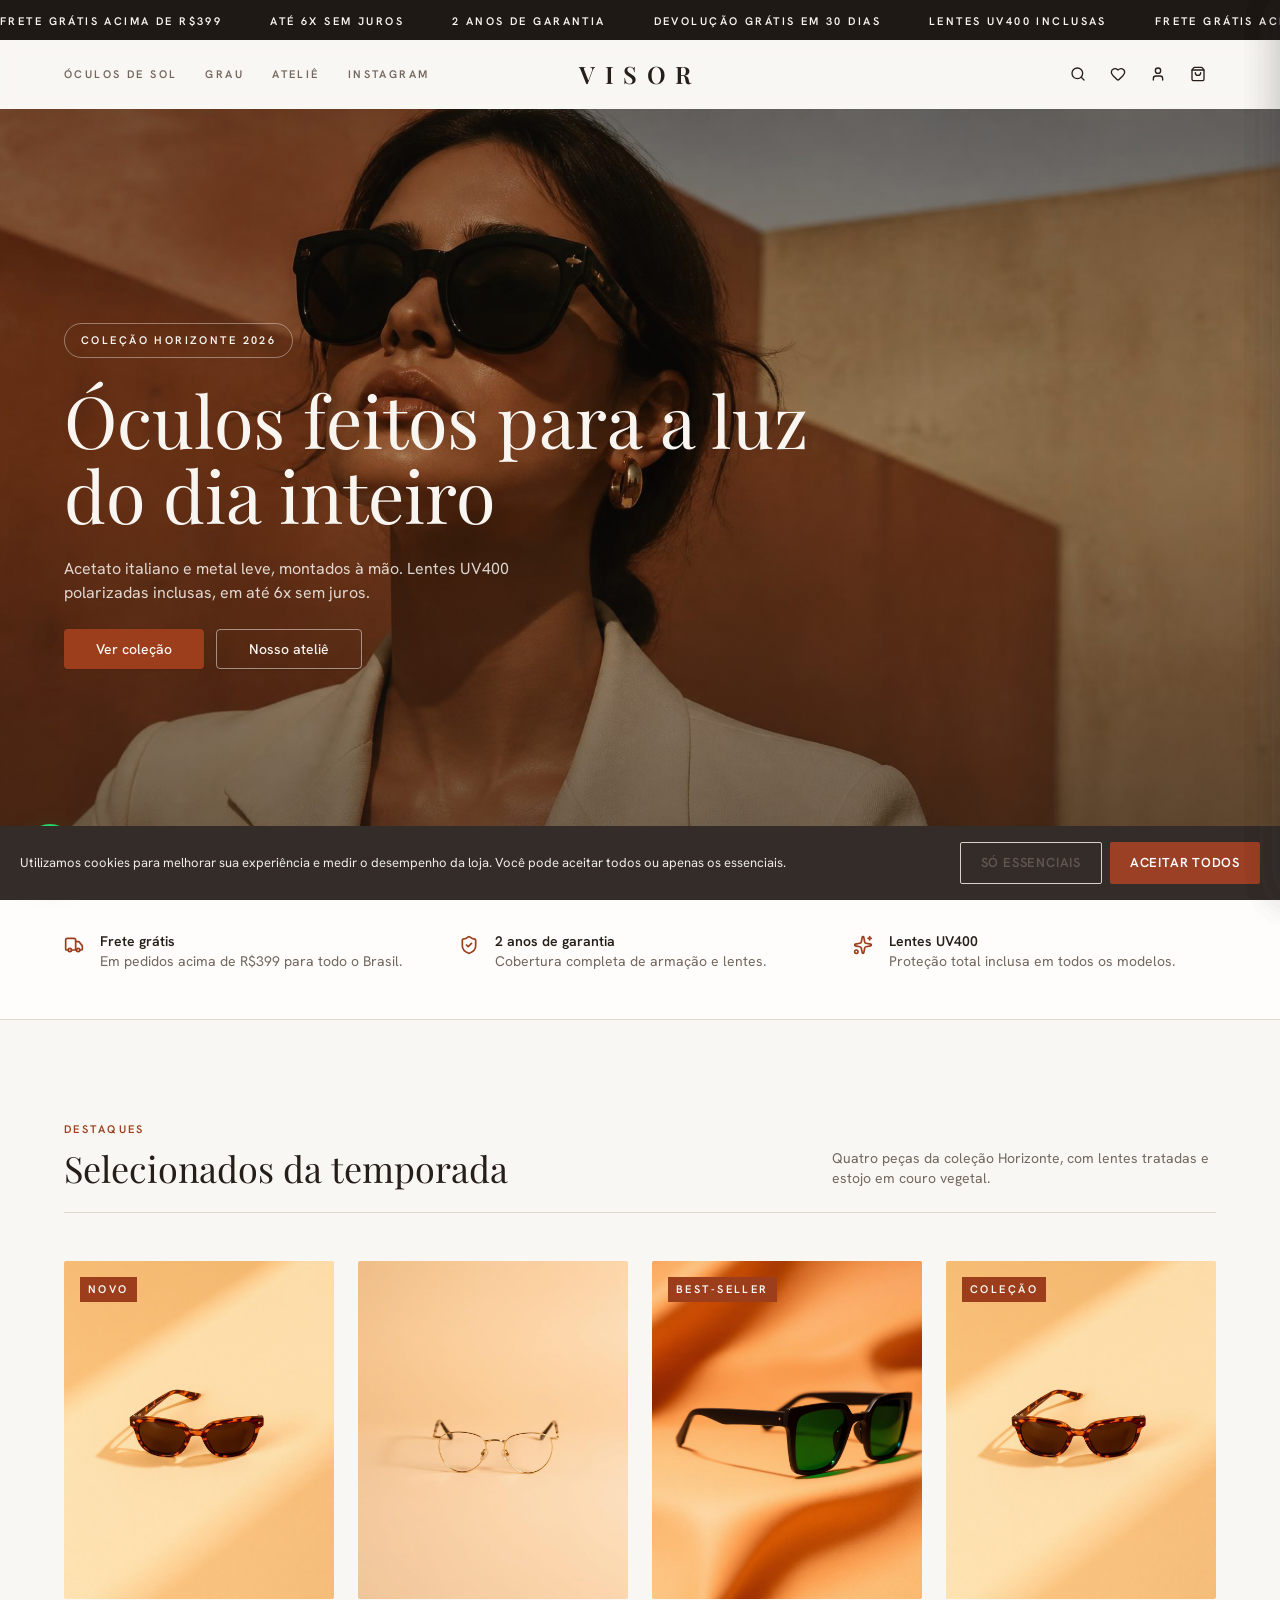
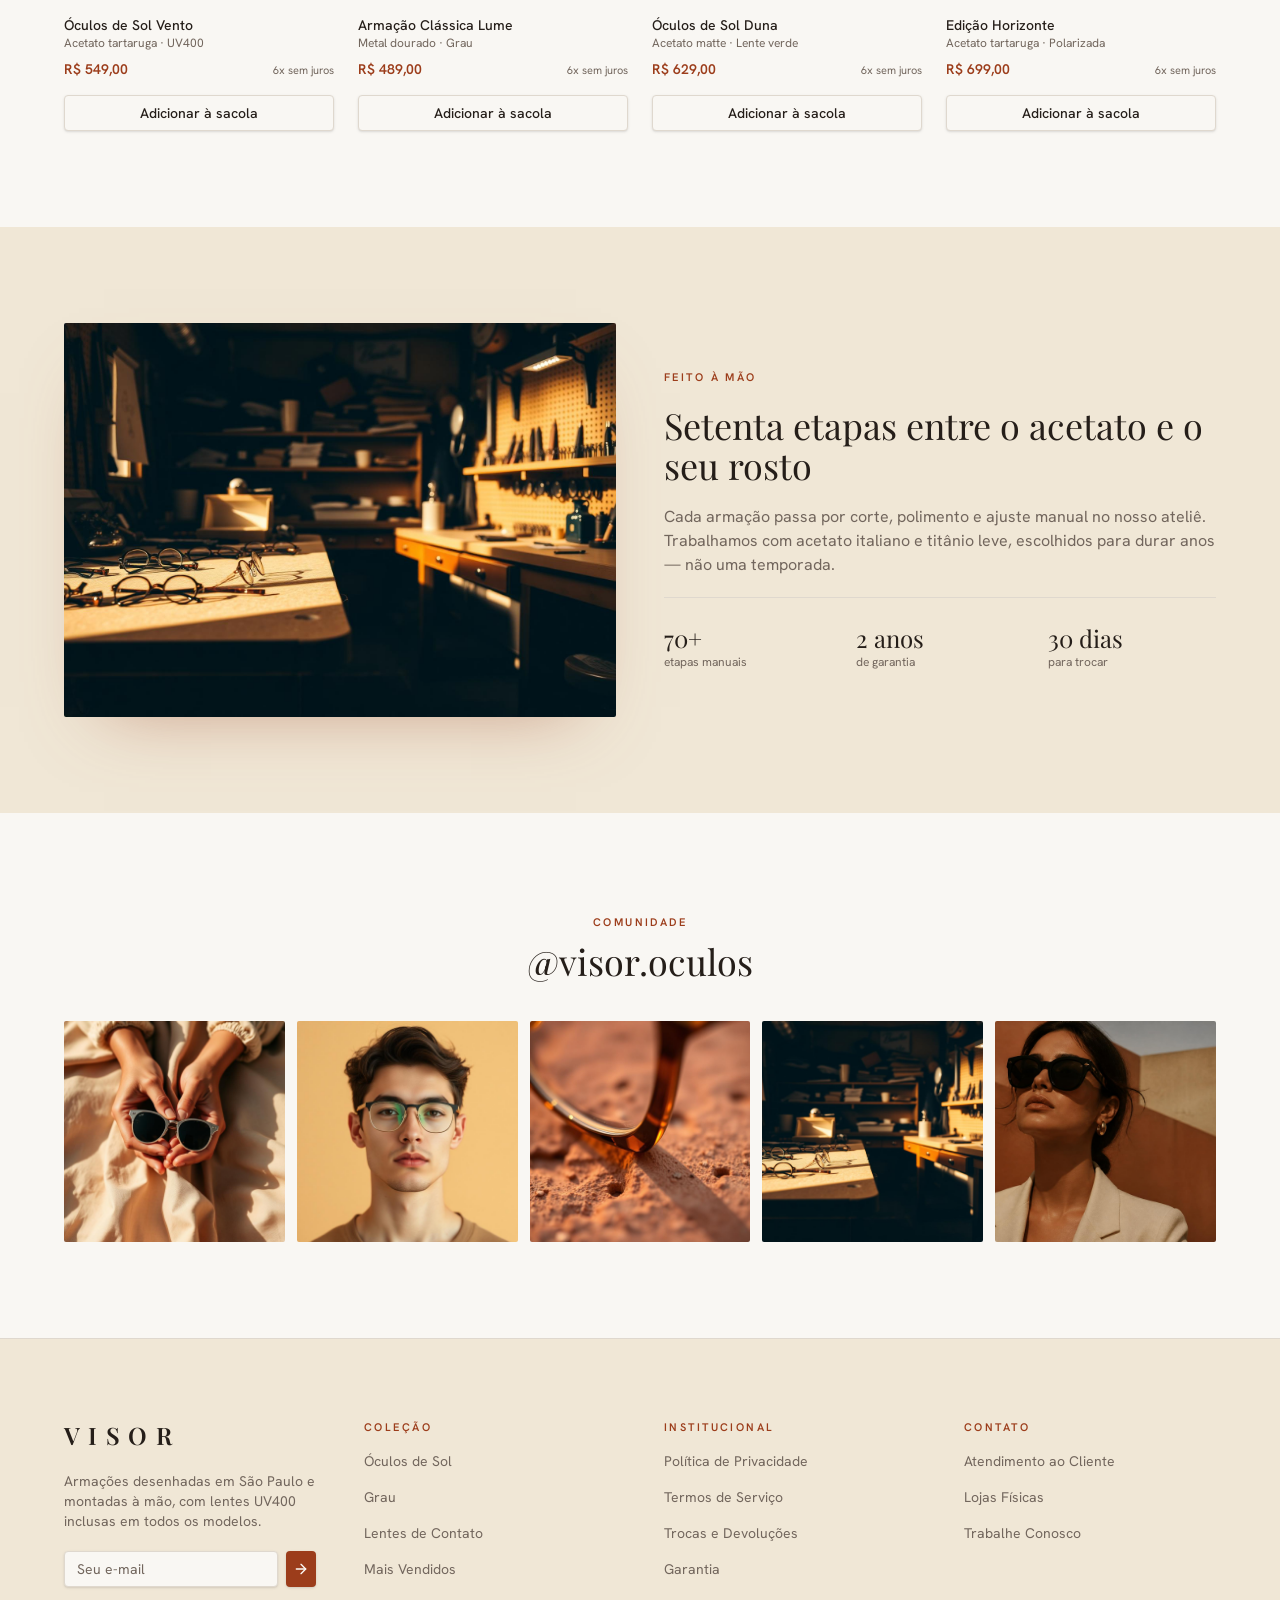
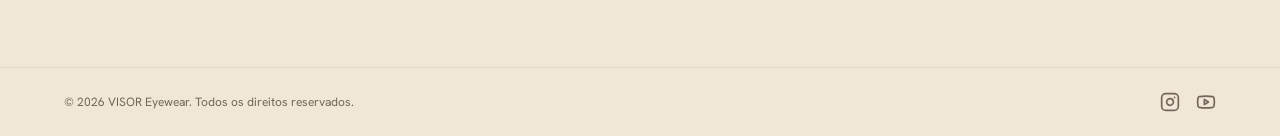
==== commit e14414a1: "feat(integration): integrar camada dinâmica ao index e documentar interatividade" ====
--- a/index.html
+++ b/index.html
@@ -1,3 +1,87 @@
-<!DOCTYPE html><html lang="pt-BR"><head><meta charSet="utf-8"/><meta name="viewport" content="width=device-width, initial-scale=1"/><link rel="canonical" href="https://guilhermeh4sh.github.io/visor-landing-page/"/><meta name="robots" content="index, follow, max-image-preview:large"/><meta name="theme-color" content="#9b3f25"/><meta name="author" content="VISOR Eyewear"/><link rel="stylesheet" href="https://fonts.googleapis.com/css2?family=Hanken+Grotesk:wght@400;500;600;700&amp;family=Playfair+Display:wght@400;500;600&amp;display=swap" data-precedence="default"/><title>VISOR Eyewear | Óculos de Sol e Grau Autorais com Lentes UV400</title><meta name="description" content="Loja VISOR: óculos de sol e grau autorais, lentes UV400 inclusas, frete grátis acima de R$399 e 2 anos de garantia. Conheça a coleção Horizonte."/><meta name="keywords" content="óculos de sol, óculos de grau, eyewear, VISOR, lentes UV400, coleção Horizonte, óculos premium"/><meta property="og:title" content="VISOR Eyewear | Óculos autorais com lentes UV400"/><meta property="og:description" content="Coleção Horizonte: óculos de sol e grau com UV400, frete grátis acima de R$399 e 2 anos de garantia."/><meta property="og:type" content="website"/><meta property="og:url" content="https://guilhermeh4sh.github.io/visor-landing-page/"/><meta property="og:site_name" content="VISOR Eyewear"/><meta property="og:locale" content="pt_BR"/><meta property="og:image" content="https://guilhermeh4sh.github.io/visor-landing-page/assets/template/template-01.jpg"/><meta property="og:image:alt" content="Coleção Horizonte VISOR — óculos premium"/><meta name="twitter:card" content="summary_large_image"/><meta name="twitter:title" content="VISOR Eyewear | Óculos autorais com lentes UV400"/><meta name="twitter:description" content="Óculos de sol e grau com UV400, frete grátis acima de R$399 e 2 anos de garantia."/><meta name="twitter:image" content="https://guilhermeh4sh.github.io/visor-landing-page/assets/template/template-01.jpg"/><meta name="twitter:image:alt" content="Coleção Horizonte VISOR"/><link rel="preconnect" href="https://fonts.googleapis.com"/><link rel="preconnect" href="https://fonts.gstatic.com" crossorigin="anonymous"/><link rel="icon" href="/favicon.ico" type="image/x-icon"/><style>/*! tailwindcss v4.3.3 | MIT License | https://tailwindcss.com */
+<!DOCTYPE html><html lang="pt-BR"><head><meta charSet="utf-8"/><meta name="viewport" content="width=device-width, initial-scale=1"/><link rel="canonical" href="https://guilhermeh4sh.github.io/visor-landing-page/"/><meta name="robots" content="index, follow, max-image-preview:large"/><meta name="theme-color" content="#9b3f25"/><meta name="author" content="VISOR Eyewear"/><link rel="stylesheet" href="https://fonts.googleapis.com/css2?family=Hanken+Grotesk:wght@400;500;600;700&amp;family=Playfair+Display:wght@400;500;600&amp;display=swap" data-precedence="default"/><title>VISOR Eyewear | Óculos de Sol e Grau Autorais com Lentes UV400</title><meta name="description" content="Loja VISOR: óculos de sol e grau autorais, lentes UV400 inclusas, frete grátis acima de R$399 e 2 anos de garantia. Conheça a coleção Horizonte."/><meta name="keywords" content="óculos de sol, óculos de grau, eyewear, VISOR, lentes UV400, coleção Horizonte, óculos premium"/><meta property="og:title" content="VISOR Eyewear | Óculos autorais com lentes UV400"/><meta property="og:description" content="Coleção Horizonte: óculos de sol e grau com UV400, frete grátis acima de R$399 e 2 anos de garantia."/><meta property="og:type" content="website"/><meta property="og:url" content="https://guilhermeh4sh.github.io/visor-landing-page/"/><meta property="og:site_name" content="VISOR Eyewear"/><meta property="og:locale" content="pt_BR"/><meta property="og:image" content="https://guilhermeh4sh.github.io/visor-landing-page/assets/template/template-01.jpg"/><meta property="og:image:alt" content="Coleção Horizonte VISOR — óculos premium"/><meta name="twitter:card" content="summary_large_image"/><meta name="twitter:title" content="VISOR Eyewear | Óculos autorais com lentes UV400"/><meta name="twitter:description" content="Óculos de sol e grau com UV400, frete grátis acima de R$399 e 2 anos de garantia."/><meta name="twitter:image" content="https://guilhermeh4sh.github.io/visor-landing-page/assets/template/template-01.jpg"/><meta name="twitter:image:alt" content="Coleção Horizonte VISOR"/><link rel="preconnect" href="https://fonts.googleapis.com"/><link rel="preconnect" href="https://fonts.gstatic.com" crossorigin="anonymous"/><link rel="icon" href="/favicon.ico" type="image/x-icon"/><link rel="manifest" href="./site.webmanifest"/><link rel="apple-touch-icon" href="./assets/template/template-01.jpg"/><style>/*! tailwindcss v4.3.3 | MIT License | https://tailwindcss.com */
 @layer properties{@supports (((-webkit-hyphens:none)) and (not (margin-trim:inline))) or ((-moz-orient:inline) and (not (color:rgb(from red r g b)))){*,:before,:after,::backdrop{--tw-translate-x:0;--tw-translate-y:0;--tw-translate-z:0;--tw-rotate-x:initial;--tw-rotate-y:initial;--tw-rotate-z:initial;--tw-skew-x:initial;--tw-skew-y:initial;--tw-space-y-reverse:0;--tw-space-x-reverse:0;--tw-border-style:solid;--tw-leading:initial;--tw-font-weight:initial;--tw-tracking:initial;--tw-ordinal:initial;--tw-slashed-zero:initial;--tw-numeric-figure:initial;--tw-numeric-spacing:initial;--tw-numeric-fraction:initial;--tw-shadow:0 0 #0000;--tw-shadow-color:initial;--tw-shadow-alpha:100%;--tw-inset-shadow:0 0 #0000;--tw-inset-shadow-color:initial;--tw-inset-shadow-alpha:100%;--tw-ring-color:initial;--tw-ring-shadow:0 0 #0000;--tw-inset-ring-color:initial;--tw-inset-ring-shadow:0 0 #0000;--tw-ring-inset:initial;--tw-ring-offset-width:0px;--tw-ring-offset-color:#fff;--tw-ring-offset-shadow:0 0 #0000;--tw-outline-style:solid;--tw-blur:initial;--tw-brightness:initial;--tw-contrast:initial;--tw-grayscale:initial;--tw-hue-rotate:initial;--tw-invert:initial;--tw-opacity:initial;--tw-saturate:initial;--tw-sepia:initial;--tw-drop-shadow:initial;--tw-drop-shadow-color:initial;--tw-drop-shadow-alpha:100%;--tw-drop-shadow-size:initial;--tw-backdrop-blur:initial;--tw-backdrop-brightness:initial;--tw-backdrop-contrast:initial;--tw-backdrop-grayscale:initial;--tw-backdrop-hue-rotate:initial;--tw-backdrop-invert:initial;--tw-backdrop-opacity:initial;--tw-backdrop-saturate:initial;--tw-backdrop-sepia:initial;--tw-duration:initial;--tw-ease:initial;--tw-scale-x:1;--tw-scale-y:1;--tw-scale-z:1;--tw-content:"";--tw-animation-delay:0s;--tw-animation-direction:normal;--tw-animation-duration:initial;--tw-animation-fill-mode:none;--tw-animation-iteration-count:1;--tw-enter-blur:0;--tw-enter-opacity:1;--tw-enter-rotate:0;--tw-enter-scale:1;--tw-enter-translate-x:0;--tw-enter-translate-y:0;--tw-exit-blur:0;--tw-exit-opacity:1;--tw-exit-rotate:0;--tw-exit-scale:1;--tw-exit-translate-x:0;--tw-exit-translate-y:0}}}@layer theme{:root,:host{--font-sans:"Hanken Grotesk", ui-sans-serif, system-ui, sans-serif;--font-mono:ui-monospace, SFMono-Regular, Menlo, Monaco, Consolas, "Liberation Mono", "Courier New", monospace;--color-black:#000;--spacing:.25rem;--container-xs:20rem;--container-sm:24rem;--container-md:28rem;--container-lg:32rem;--container-2xl:42rem;--container-3xl:48rem;--text-xs:.75rem;--text-xs--line-height:calc(1 / .75);--text-sm:.875rem;--text-sm--line-height:calc(1.25 / .875);--text-base:1rem;--text-base--line-height:calc(1.5 / 1);--text-lg:1.125rem;--text-lg--line-height:calc(1.75 / 1.125);--text-xl:1.25rem;--text-xl--line-height:calc(1.75 / 1.25);--text-2xl:1.5rem;--text-2xl--line-height:calc(2 / 1.5);--text-3xl:1.875rem;--text-3xl--line-height:calc(2.25 / 1.875);--text-4xl:2.25rem;--text-4xl--line-height:calc(2.5 / 2.25);--text-6xl:3.75rem;--text-6xl--line-height:1;--text-7xl:4.5rem;--text-7xl--line-height:1;--font-weight-normal:400;--font-weight-medium:500;--font-weight-semibold:600;--font-weight-bold:700;--tracking-tight:-.025em;--tracking-widest:.1em;--leading-relaxed:1.625;--ease-in-out:cubic-bezier(.4, 0, .2, 1);--animate-pulse:pulse 2s cubic-bezier(.4, 0, .6, 1) infinite;--blur-sm:8px;--blur-xl:24px;--aspect-video:16 / 9;--default-transition-duration:.15s;--default-transition-timing-function:cubic-bezier(.4, 0, .2, 1);--default-font-family:"Hanken Grotesk", ui-sans-serif, system-ui, sans-serif;--default-mono-font-family:var(--font-mono);--font-display:"Playfair Display", Georgia, serif;--color-background:var(--background);--color-foreground:var(--foreground);--color-border:var(--border)}}@layer base{*,:after,:before,::backdrop{box-sizing:border-box;border:0 solid;margin:0;padding:0}::file-selector-button{box-sizing:border-box;border:0 solid;margin:0;padding:0}html,:host{-webkit-text-size-adjust:100%;tab-size:4;line-height:1.5;font-family:var(--default-font-family,-apple-system, BlinkMacSystemFont, "Segoe UI", Roboto, "Helvetica Neue", "Noto Sans", Arial, sans-serif, "Apple Color Emoji", "Segoe UI Emoji", "Segoe UI Symbol", "Noto Color Emoji");font-feature-settings:var(--default-font-feature-settings,normal);font-variation-settings:var(--default-font-variation-settings,normal);-webkit-tap-highlight-color:transparent}hr{height:0;color:inherit;border-top-width:1px}abbr:where([title]){-webkit-text-decoration:underline dotted;text-decoration:underline dotted}h1,h2,h3,h4,h5,h6{font-size:inherit;font-weight:inherit}a{color:inherit;-webkit-text-decoration:inherit;-webkit-text-decoration:inherit;-webkit-text-decoration:inherit;-webkit-text-decoration:inherit;-webkit-text-decoration:inherit;text-decoration:inherit}b,strong{font-weight:bolder}code,kbd,samp,pre{font-family:var(--default-mono-font-family,ui-monospace, SFMono-Regular, Menlo, Monaco, Consolas, "Liberation Mono", "Courier New", monospace);font-feature-settings:var(--default-mono-font-feature-settings,normal);font-variation-settings:var(--default-mono-font-variation-settings,normal);font-size:1em}small{font-size:80%}sub,sup{vertical-align:baseline;font-size:75%;line-height:0;position:relative}sub{bottom:-.25em}sup{top:-.5em}table{text-indent:0;border-color:inherit;border-collapse:collapse}:-moz-focusring:where(:not(iframe)){outline:auto}progress{vertical-align:baseline}summary{display:list-item}ol,ul,menu{list-style:none}img,svg,video,canvas,audio,iframe,embed,object{vertical-align:middle;display:block}img,video{max-width:100%;height:auto}button,input,select,optgroup,textarea{font:inherit;font-feature-settings:inherit;font-variation-settings:inherit;letter-spacing:inherit;color:inherit;opacity:1;background-color:#0000;border-radius:0}::file-selector-button{font:inherit;font-feature-settings:inherit;font-variation-settings:inherit;letter-spacing:inherit;color:inherit;opacity:1;background-color:#0000;border-radius:0}:where(select:is([multiple],[size])) optgroup{font-weight:bolder}:where(select:is([multiple],[size])) optgroup option{padding-inline-start:20px}::file-selector-button{margin-inline-end:4px}::placeholder{opacity:1}@supports (not ((-webkit-appearance:-apple-pay-button))) or (contain-intrinsic-size:1px){::placeholder{color:currentColor}@supports (color:color-mix(in lab, red, red)){::placeholder{color:color-mix(in oklab, currentcolor 50%, transparent)}}}textarea{resize:vertical}::-webkit-search-decoration{-webkit-appearance:none}::-webkit-date-and-time-value{min-height:1lh;text-align:inherit}::-webkit-datetime-edit{display:inline-flex}::-webkit-datetime-edit-fields-wrapper{padding:0}::-webkit-datetime-edit{padding-block:0}::-webkit-datetime-edit-year-field{padding-block:0}::-webkit-datetime-edit-month-field{padding-block:0}::-webkit-datetime-edit-day-field{padding-block:0}::-webkit-datetime-edit-hour-field{padding-block:0}::-webkit-datetime-edit-minute-field{padding-block:0}::-webkit-datetime-edit-second-field{padding-block:0}::-webkit-datetime-edit-millisecond-field{padding-block:0}::-webkit-datetime-edit-meridiem-field{padding-block:0}::-webkit-calendar-picker-indicator{line-height:1}:-moz-ui-invalid{box-shadow:none}button,input:where([type=button],[type=reset],[type=submit]){appearance:button}::file-selector-button{appearance:button}::-webkit-inner-spin-button{height:auto}::-webkit-outer-spin-button{height:auto}[hidden]:where(:not([hidden=until-found])){display:none!important}*{border-color:var(--color-border)}body{background-color:var(--color-background);color:var(--color-foreground);font-family:var(--font-sans);-webkit-font-smoothing:antialiased}h1,h2,h3,h4{font-family:var(--font-display)}::selection{background:var(--primary)}@supports (color:color-mix(in lab, red, red)){::selection{background:color-mix(in oklab, var(--primary) 22%, transparent)}}}@layer components;@layer utilities{.pointer-events-none{pointer-events:none}.invisible{visibility:hidden}.sr-only{clip-path:inset(50%);white-space:nowrap;border-width:0;width:1px;height:1px;margin:-1px;padding:0;position:absolute;overflow:hidden}.absolute{position:absolute}.fixed{position:fixed}.relative{position:relative}.sticky{position:sticky}.inset-0{inset:0}.inset-x-0{inset-inline:0}.inset-y-0{inset-block:0}.-top-12{top:calc(var(--spacing) * -12)}.top-0{top:0}.top-1\.5{top:calc(var(--spacing) * 1.5)}.top-1\/2{top:50%}.top-3\.5{top:calc(var(--spacing) * 3.5)}.top-4{top:calc(var(--spacing) * 4)}.top-\[1px\]{top:1px}.top-\[50\%\]{top:50%}.top-\[60\%\]{top:60%}.top-full{top:100%}.-right-12{right:calc(var(--spacing) * -12)}.right-0{right:0}.right-1{right:var(--spacing)}.right-2{right:calc(var(--spacing) * 2)}.right-3{right:calc(var(--spacing) * 3)}.right-4{right:calc(var(--spacing) * 4)}.-bottom-12{bottom:calc(var(--spacing) * -12)}.bottom-0{bottom:0}.-left-12{left:calc(var(--spacing) * -12)}.left-0{left:0}.left-1\/2{left:50%}.left-2{left:calc(var(--spacing) * 2)}.left-4{left:calc(var(--spacing) * 4)}.left-\[50\%\]{left:50%}.z-10{z-index:10}.z-20{z-index:20}.z-40{z-index:40}.z-50{z-index:50}.z-\[1\]{z-index:1}.-mx-1{margin-inline:calc(var(--spacing) * -1)}.mx-2{margin-inline:calc(var(--spacing) * 2)}.mx-3\.5{margin-inline:calc(var(--spacing) * 3.5)}.mx-auto{margin-inline:auto}.my-0\.5{margin-block:calc(var(--spacing) * .5)}.my-1{margin-block:var(--spacing)}.-mt-4{margin-top:calc(var(--spacing) * -4)}.mt-1{margin-top:var(--spacing)}.mt-1\.5{margin-top:calc(var(--spacing) * 1.5)}.mt-2{margin-top:calc(var(--spacing) * 2)}.mt-4{margin-top:calc(var(--spacing) * 4)}.mt-6{margin-top:calc(var(--spacing) * 6)}.mt-24{margin-top:calc(var(--spacing) * 24)}.mt-auto{margin-top:auto}.mr-2{margin-right:calc(var(--spacing) * 2)}.mb-1{margin-bottom:var(--spacing)}.mb-4{margin-bottom:calc(var(--spacing) * 4)}.mb-10{margin-bottom:calc(var(--spacing) * 10)}.mb-12{margin-bottom:calc(var(--spacing) * 12)}.-ml-4{margin-left:calc(var(--spacing) * -4)}.ml-1{margin-left:var(--spacing)}.ml-auto{margin-left:auto}.marquee-track{min-width:100%;animation:32s linear infinite visor-marquee;display:inline-flex}.block{display:block}.flex{display:flex}.grid{display:grid}.hidden{display:none}.inline-flex{display:inline-flex}.table{display:table}.aspect-4\/5{aspect-ratio:4/5}.aspect-square{aspect-ratio:1}.aspect-video{aspect-ratio:var(--aspect-video)}.size-\(--cell-size\){width:var(--cell-size);height:var(--cell-size)}.size-4{width:calc(var(--spacing) * 4);height:calc(var(--spacing) * 4)}.size-5{width:calc(var(--spacing) * 5);height:calc(var(--spacing) * 5)}.size-full{width:100%;height:100%}.h-\(--cell-size\){height:var(--cell-size)}.h-1\.5{height:calc(var(--spacing) * 1.5)}.h-2{height:calc(var(--spacing) * 2)}.h-2\.5{height:calc(var(--spacing) * 2.5)}.h-3{height:calc(var(--spacing) * 3)}.h-3\.5{height:calc(var(--spacing) * 3.5)}.h-4{height:calc(var(--spacing) * 4)}.h-5{height:calc(var(--spacing) * 5)}.h-7{height:calc(var(--spacing) * 7)}.h-8{height:calc(var(--spacing) * 8)}.h-9{height:calc(var(--spacing) * 9)}.h-10{height:calc(var(--spacing) * 10)}.h-12{height:calc(var(--spacing) * 12)}.h-24{height:calc(var(--spacing) * 24)}.h-\[1px\]{height:1px}.h-\[var\(--radix-navigation-menu-viewport-height\)\]{height:var(--radix-navigation-menu-viewport-height)}.h-\[var\(--radix-select-trigger-height\)\]{height:var(--radix-select-trigger-height)}.h-auto{height:auto}.h-full{height:100%}.h-px{height:1px}.h-svh{height:100svh}.max-h-\(--radix-context-menu-content-available-height\){max-height:var(--radix-context-menu-content-available-height)}.max-h-\(--radix-select-content-available-height\){max-height:var(--radix-select-content-available-height)}.max-h-\[45vh\]{max-height:45vh}.max-h-\[300px\]{max-height:300px}.max-h-\[var\(--radix-dropdown-menu-content-available-height\)\]{max-height:var(--radix-dropdown-menu-content-available-height)}.min-h-0{min-height:0}.min-h-\[60px\]{min-height:60px}.min-h-\[86vh\]{min-height:86vh}.min-h-screen{min-height:100vh}.min-h-svh{min-height:100svh}.w-\(--cell-size\){width:var(--cell-size)}.w-\(--sidebar-width\){width:var(--sidebar-width)}.w-0{width:0}.w-1{width:var(--spacing)}.w-2{width:calc(var(--spacing) * 2)}.w-2\.5{width:calc(var(--spacing) * 2.5)}.w-3{width:calc(var(--spacing) * 3)}.w-3\.5{width:calc(var(--spacing) * 3.5)}.w-3\/4{width:75%}.w-4{width:calc(var(--spacing) * 4)}.w-5{width:calc(var(--spacing) * 5)}.w-7{width:calc(var(--spacing) * 7)}.w-8{width:calc(var(--spacing) * 8)}.w-9{width:calc(var(--spacing) * 9)}.w-10{width:calc(var(--spacing) * 10)}.w-20{width:calc(var(--spacing) * 20)}.w-64{width:calc(var(--spacing) * 64)}.w-72{width:calc(var(--spacing) * 72)}.w-\[1px\]{width:1px}.w-\[85vw\]{width:85vw}.w-\[92vw\]{width:92vw}.w-\[100px\]{width:100px}.w-auto{width:auto}.w-fit{width:fit-content}.w-full{width:100%}.w-max{width:max-content}.w-px{width:1px}.max-w-\(--skeleton-width\){max-width:var(--skeleton-width)}.max-w-2xl{max-width:var(--container-2xl)}.max-w-3xl{max-width:var(--container-3xl)}.max-w-\[1440px\]{max-width:1440px}.max-w-lg{max-width:var(--container-lg)}.max-w-max{max-width:max-content}.max-w-md{max-width:var(--container-md)}.max-w-sm{max-width:var(--container-sm)}.max-w-xs{max-width:var(--container-xs)}.min-w-\(--cell-size\){min-width:var(--cell-size)}.min-w-0{min-width:0}.min-w-4{min-width:calc(var(--spacing) * 4)}.min-w-5{min-width:calc(var(--spacing) * 5)}.min-w-8{min-width:calc(var(--spacing) * 8)}.min-w-9{min-width:calc(var(--spacing) * 9)}.min-w-10{min-width:calc(var(--spacing) * 10)}.min-w-\[8rem\]{min-width:8rem}.min-w-\[12rem\]{min-width:12rem}.min-w-\[var\(--radix-select-trigger-width\)\]{min-width:var(--radix-select-trigger-width)}.flex-1{flex:1}.shrink-0{flex-shrink:0}.grow{flex-grow:1}.grow-0{flex-grow:0}.basis-full{flex-basis:100%}.caption-bottom{caption-side:bottom}.border-collapse{border-collapse:collapse}.origin-\(--radix-context-menu-content-transform-origin\){transform-origin:var(--radix-context-menu-content-transform-origin)}.origin-\(--radix-dropdown-menu-content-transform-origin\){transform-origin:var(--radix-dropdown-menu-content-transform-origin)}.origin-\(--radix-hover-card-content-transform-origin\){transform-origin:var(--radix-hover-card-content-transform-origin)}.origin-\(--radix-menubar-content-transform-origin\){transform-origin:var(--radix-menubar-content-transform-origin)}.origin-\(--radix-popover-content-transform-origin\){transform-origin:var(--radix-popover-content-transform-origin)}.origin-\(--radix-select-content-transform-origin\){transform-origin:var(--radix-select-content-transform-origin)}.origin-\(--radix-tooltip-content-transform-origin\){transform-origin:var(--radix-tooltip-content-transform-origin)}.-translate-x-1\/2{--tw-translate-x:calc(calc(1 / 2 * 100%) * -1);translate:var(--tw-translate-x) var(--tw-translate-y)}.-translate-x-px{--tw-translate-x:-1px;translate:var(--tw-translate-x) var(--tw-translate-y)}.translate-x-\[-50\%\]{--tw-translate-x:-50%;translate:var(--tw-translate-x) var(--tw-translate-y)}.translate-x-px{--tw-translate-x:1px;translate:var(--tw-translate-x) var(--tw-translate-y)}.-translate-y-1\/2{--tw-translate-y:calc(calc(1 / 2 * 100%) * -1);translate:var(--tw-translate-x) var(--tw-translate-y)}.translate-y-\[-50\%\]{--tw-translate-y:-50%;translate:var(--tw-translate-x) var(--tw-translate-y)}.rotate-45{rotate:45deg}.rotate-90{rotate:90deg}.transform{transform:var(--tw-rotate-x,) var(--tw-rotate-y,) var(--tw-rotate-z,) var(--tw-skew-x,) var(--tw-skew-y,)}.animate-caret-blink{animation:1.25s ease-out infinite caret-blink}.animate-in{animation:enter var(--tw-animation-duration,var(--tw-duration,.15s))var(--tw-ease,ease)var(--tw-animation-delay,0s)var(--tw-animation-iteration-count,1)var(--tw-animation-direction,normal)var(--tw-animation-fill-mode,none)}.animate-pulse{animation:var(--animate-pulse)}.fade-up{animation:.8s cubic-bezier(.22,1,.36,1) both visor-fade-up}.cursor-default{cursor:default}.cursor-pointer{cursor:pointer}.touch-none{touch-action:none}.list-none{list-style-type:none}.grid-cols-2{grid-template-columns:repeat(2,minmax(0,1fr))}.grid-cols-3{grid-template-columns:repeat(3,minmax(0,1fr))}.grid-cols-\[1fr_auto_1fr\]{grid-template-columns:1fr auto 1fr}.flex-col{flex-direction:column}.flex-col-reverse{flex-direction:column-reverse}.flex-row{flex-direction:row}.flex-wrap{flex-wrap:wrap}.place-content-center{place-content:center}.items-center{align-items:center}.items-end{align-items:flex-end}.items-start{align-items:flex-start}.items-stretch{align-items:stretch}.justify-between{justify-content:space-between}.justify-center{justify-content:center}.justify-end{justify-content:flex-end}.gap-1{gap:var(--spacing)}.gap-1\.5{gap:calc(var(--spacing) * 1.5)}.gap-2{gap:calc(var(--spacing) * 2)}.gap-3{gap:calc(var(--spacing) * 3)}.gap-4{gap:calc(var(--spacing) * 4)}.gap-5{gap:calc(var(--spacing) * 5)}.gap-6{gap:calc(var(--spacing) * 6)}.gap-7{gap:calc(var(--spacing) * 7)}.gap-8{gap:calc(var(--spacing) * 8)}.gap-12{gap:calc(var(--spacing) * 12)}:where(.space-y-1\.5>:not(:last-child)){--tw-space-y-reverse:0;margin-block-start:calc(calc(var(--spacing) * 1.5) * var(--tw-space-y-reverse));margin-block-end:calc(calc(var(--spacing) * 1.5) * calc(1 - var(--tw-space-y-reverse)))}:where(.space-y-2>:not(:last-child)){--tw-space-y-reverse:0;margin-block-start:calc(calc(var(--spacing) * 2) * var(--tw-space-y-reverse));margin-block-end:calc(calc(var(--spacing) * 2) * calc(1 - var(--tw-space-y-reverse)))}:where(.space-y-3>:not(:last-child)){--tw-space-y-reverse:0;margin-block-start:calc(calc(var(--spacing) * 3) * var(--tw-space-y-reverse));margin-block-end:calc(calc(var(--spacing) * 3) * calc(1 - var(--tw-space-y-reverse)))}:where(.space-y-4>:not(:last-child)){--tw-space-y-reverse:0;margin-block-start:calc(calc(var(--spacing) * 4) * var(--tw-space-y-reverse));margin-block-end:calc(calc(var(--spacing) * 4) * calc(1 - var(--tw-space-y-reverse)))}.gap-x-6{column-gap:calc(var(--spacing) * 6)}:where(.space-x-1>:not(:last-child)){--tw-space-x-reverse:0;margin-inline-start:calc(var(--spacing) * var(--tw-space-x-reverse));margin-inline-end:calc(var(--spacing) * calc(1 - var(--tw-space-x-reverse)))}.gap-y-12{row-gap:calc(var(--spacing) * 12)}.self-start{align-self:flex-start}.overflow-auto{overflow:auto}.overflow-hidden{overflow:hidden}.overflow-x-hidden{overflow-x:hidden}.overflow-y-auto{overflow-y:auto}.rounded-\[2px\]{border-radius:2px}.rounded-\[inherit\]{border-radius:inherit}.rounded-full{border-radius:2147483647px}.rounded-lg{border-radius:calc(var(--radius) + 2px)}.rounded-md{border-radius:var(--radius)}.rounded-none{border-radius:0}.rounded-sm{border-radius:calc(var(--radius) - 2px)}.rounded-xl{border-radius:calc(var(--radius) + 6px)}.rounded-t-\[10px\]{border-top-left-radius:10px;border-top-right-radius:10px}.rounded-l-md{border-top-left-radius:var(--radius);border-bottom-left-radius:var(--radius)}.rounded-tl-sm{border-top-left-radius:calc(var(--radius) - 2px)}.rounded-r-md{border-top-right-radius:var(--radius);border-bottom-right-radius:var(--radius)}.border{border-style:var(--tw-border-style);border-width:1px}.border-2{border-style:var(--tw-border-style);border-width:2px}.border-\[1\.5px\]{border-style:var(--tw-border-style);border-width:1.5px}.border-y{border-block-style:var(--tw-border-style);border-block-width:1px}.border-t{border-top-style:var(--tw-border-style);border-top-width:1px}.border-r{border-right-style:var(--tw-border-style);border-right-width:1px}.border-b{border-bottom-style:var(--tw-border-style);border-bottom-width:1px}.border-l{border-left-style:var(--tw-border-style);border-left-width:1px}.border-dashed{--tw-border-style:dashed;border-style:dashed}.border-\(--color-border\){border-color:var(--color-border)}.border-border,.border-border\/50{border-color:var(--border)}@supports (color:color-mix(in lab, red, red)){.border-border\/50{border-color:color-mix(in oklab, var(--border) 50%, transparent)}}.border-destructive\/50{border-color:var(--destructive)}@supports (color:color-mix(in lab, red, red)){.border-destructive\/50{border-color:color-mix(in oklab, var(--destructive) 50%, transparent)}}.border-ink-foreground\/40{border-color:var(--ink-foreground)}@supports (color:color-mix(in lab, red, red)){.border-ink-foreground\/40{border-color:color-mix(in oklab, var(--ink-foreground) 40%, transparent)}}.border-ink-foreground\/50{border-color:var(--ink-foreground)}@supports (color:color-mix(in lab, red, red)){.border-ink-foreground\/50{border-color:color-mix(in oklab, var(--ink-foreground) 50%, transparent)}}.border-input{border-color:var(--input)}.border-primary,.border-primary\/50{border-color:var(--primary)}@supports (color:color-mix(in lab, red, red)){.border-primary\/50{border-color:color-mix(in oklab, var(--primary) 50%, transparent)}}.border-sidebar-border{border-color:var(--sidebar-border)}.border-transparent{border-color:#0000}.border-t-transparent{border-top-color:#0000}.border-l-transparent{border-left-color:#0000}.bg-\(--color-bg\){background-color:var(--color-bg)}.bg-accent{background-color:var(--accent)}.bg-background,.bg-background\/40{background-color:var(--background)}@supports (color:color-mix(in lab, red, red)){.bg-background\/40{background-color:color-mix(in oklab, var(--background) 40%, transparent)}}.bg-background\/85{background-color:var(--background)}@supports (color:color-mix(in lab, red, red)){.bg-background\/85{background-color:color-mix(in oklab, var(--background) 85%, transparent)}}.bg-black\/80{background-color:#000c}@supports (color:color-mix(in lab, red, red)){.bg-black\/80{background-color:color-mix(in oklab, var(--color-black) 80%, transparent)}}.bg-border{background-color:var(--border)}.bg-card{background-color:var(--card)}.bg-destructive{background-color:var(--destructive)}.bg-foreground{background-color:var(--foreground)}.bg-ink{background-color:var(--ink)}.bg-muted,.bg-muted\/50{background-color:var(--muted)}@supports (color:color-mix(in lab, red, red)){.bg-muted\/50{background-color:color-mix(in oklab, var(--muted) 50%, transparent)}}.bg-popover{background-color:var(--popover)}.bg-primary,.bg-primary\/10{background-color:var(--primary)}@supports (color:color-mix(in lab, red, red)){.bg-primary\/10{background-color:color-mix(in oklab, var(--primary) 10%, transparent)}}.bg-primary\/20{background-color:var(--primary)}@supports (color:color-mix(in lab, red, red)){.bg-primary\/20{background-color:color-mix(in oklab, var(--primary) 20%, transparent)}}.bg-sand{background-color:var(--sand)}.bg-secondary{background-color:var(--secondary)}.bg-sidebar{background-color:var(--sidebar)}.bg-sidebar-border{background-color:var(--sidebar-border)}.bg-transparent{background-color:#0000}.fill-current{fill:currentColor}.fill-primary{fill:var(--primary)}.object-cover{object-fit:cover}.object-\[center_35\%\]{object-position:center 35%}.p-0{padding:0}.p-1{padding:var(--spacing)}.p-2{padding:calc(var(--spacing) * 2)}.p-3{padding:calc(var(--spacing) * 3)}.p-4{padding:calc(var(--spacing) * 4)}.p-6{padding:calc(var(--spacing) * 6)}.p-\[1px\]{padding:1px}.px-\(--cell-size\){padding-inline:var(--cell-size)}.px-1{padding-inline:var(--spacing)}.px-1\.5{padding-inline:calc(var(--spacing) * 1.5)}.px-2{padding-inline:calc(var(--spacing) * 2)}.px-2\.5{padding-inline:calc(var(--spacing) * 2.5)}.px-3{padding-inline:calc(var(--spacing) * 3)}.px-4{padding-inline:calc(var(--spacing) * 4)}.px-5{padding-inline:calc(var(--spacing) * 5)}.px-8{padding-inline:calc(var(--spacing) * 8)}.py-0\.5{padding-block:calc(var(--spacing) * .5)}.py-1{padding-block:var(--spacing)}.py-1\.5{padding-block:calc(var(--spacing) * 1.5)}.py-2{padding-block:calc(var(--spacing) * 2)}.py-3{padding-block:calc(var(--spacing) * 3)}.py-4{padding-block:calc(var(--spacing) * 4)}.py-6{padding-block:calc(var(--spacing) * 6)}.py-12{padding-block:calc(var(--spacing) * 12)}.py-20{padding-block:calc(var(--spacing) * 20)}.py-24{padding-block:calc(var(--spacing) * 24)}.pt-0{padding-top:0}.pt-3{padding-top:calc(var(--spacing) * 3)}.pt-4{padding-top:calc(var(--spacing) * 4)}.pt-6{padding-top:calc(var(--spacing) * 6)}.pr-1{padding-right:var(--spacing)}.pr-2{padding-right:calc(var(--spacing) * 2)}.pr-2\.5{padding-right:calc(var(--spacing) * 2.5)}.pr-8{padding-right:calc(var(--spacing) * 8)}.pr-12{padding-right:calc(var(--spacing) * 12)}.pb-3{padding-bottom:calc(var(--spacing) * 3)}.pb-4{padding-bottom:calc(var(--spacing) * 4)}.pb-6{padding-bottom:calc(var(--spacing) * 6)}.pl-2{padding-left:calc(var(--spacing) * 2)}.pl-2\.5{padding-left:calc(var(--spacing) * 2.5)}.pl-4{padding-left:calc(var(--spacing) * 4)}.pl-8{padding-left:calc(var(--spacing) * 8)}.text-center{text-align:center}.text-left{text-align:left}.align-middle{vertical-align:middle}.eyebrow{font-family:var(--font-sans);letter-spacing:.22em;text-transform:uppercase;font-size:.6875rem;font-weight:600}.font-display{font-family:Playfair Display,Georgia,serif}.font-mono{font-family:var(--font-mono)}.font-sans{font-family:Hanken Grotesk,ui-sans-serif,system-ui,sans-serif}.text-2xl{font-size:var(--text-2xl);line-height:var(--tw-leading,var(--text-2xl--line-height))}.text-3xl{font-size:var(--text-3xl);line-height:var(--tw-leading,var(--text-3xl--line-height))}.text-4xl{font-size:var(--text-4xl);line-height:var(--tw-leading,var(--text-4xl--line-height))}.text-7xl{font-size:var(--text-7xl);line-height:var(--tw-leading,var(--text-7xl--line-height))}.text-base{font-size:var(--text-base);line-height:var(--tw-leading,var(--text-base--line-height))}.text-lg{font-size:var(--text-lg);line-height:var(--tw-leading,var(--text-lg--line-height))}.text-sm{font-size:var(--text-sm);line-height:var(--tw-leading,var(--text-sm--line-height))}.text-xl{font-size:var(--text-xl);line-height:var(--tw-leading,var(--text-xl--line-height))}.text-xs{font-size:var(--text-xs);line-height:var(--tw-leading,var(--text-xs--line-height))}.text-\[0\.8rem\]{font-size:.8rem}.text-\[10px\]{font-size:10px}.text-\[11px\]{font-size:11px}.leading-\[1\.05\]{--tw-leading:1.05;line-height:1.05}.leading-none{--tw-leading:1;line-height:1}.font-bold{--tw-font-weight:var(--font-weight-bold);font-weight:var(--font-weight-bold)}.font-medium{--tw-font-weight:var(--font-weight-medium);font-weight:var(--font-weight-medium)}.font-normal{--tw-font-weight:var(--font-weight-normal);font-weight:var(--font-weight-normal)}.font-semibold{--tw-font-weight:var(--font-weight-semibold);font-weight:var(--font-weight-semibold)}.tracking-\[0\.4em\]{--tw-tracking:.4em;letter-spacing:.4em}.tracking-\[0\.35em\]{--tw-tracking:.35em;letter-spacing:.35em}.tracking-tight{--tw-tracking:var(--tracking-tight);letter-spacing:var(--tracking-tight)}.tracking-widest{--tw-tracking:var(--tracking-widest);letter-spacing:var(--tracking-widest)}.break-words{overflow-wrap:break-word}.whitespace-nowrap{white-space:nowrap}.text-accent-foreground{color:var(--accent-foreground)}.text-card-foreground{color:var(--card-foreground)}.text-current{color:currentColor}.text-destructive{color:var(--destructive)}.text-destructive-foreground{color:var(--destructive-foreground)}.text-foreground{color:var(--foreground)}.text-ink-foreground,.text-ink-foreground\/85{color:var(--ink-foreground)}@supports (color:color-mix(in lab, red, red)){.text-ink-foreground\/85{color:color-mix(in oklab, var(--ink-foreground) 85%, transparent)}}.text-muted-foreground{color:var(--muted-foreground)}.text-popover-foreground{color:var(--popover-foreground)}.text-primary{color:var(--primary)}.text-primary-foreground{color:var(--primary-foreground)}.text-secondary-foreground{color:var(--secondary-foreground)}.text-sidebar-foreground,.text-sidebar-foreground\/70{color:var(--sidebar-foreground)}@supports (color:color-mix(in lab, red, red)){.text-sidebar-foreground\/70{color:color-mix(in oklab, var(--sidebar-foreground) 70%, transparent)}}.tabular-nums{--tw-numeric-spacing:tabular-nums;font-variant-numeric:var(--tw-ordinal,) var(--tw-slashed-zero,) var(--tw-numeric-figure,) var(--tw-numeric-spacing,) var(--tw-numeric-fraction,)}.underline-offset-4{text-underline-offset:4px}.opacity-0{opacity:0}.opacity-50{opacity:.5}.opacity-60{opacity:.6}.opacity-70{opacity:.7}.shadow{--tw-shadow:0 1px 3px 0 var(--tw-shadow-color,#0000001a), 0 1px 2px -1px var(--tw-shadow-color,#0000001a);box-shadow:var(--tw-inset-shadow), var(--tw-inset-ring-shadow), var(--tw-ring-offset-shadow), var(--tw-ring-shadow), var(--tw-shadow)}.shadow-\[0_0_0_1px_var\(--sidebar-border\)\]{--tw-shadow:0 0 0 1px var(--tw-shadow-color,var(--sidebar-border));box-shadow:var(--tw-inset-shadow), var(--tw-inset-ring-shadow), var(--tw-ring-offset-shadow), var(--tw-ring-shadow), var(--tw-shadow)}.shadow-lg{--tw-shadow:0 10px 15px -3px var(--tw-shadow-color,#0000001a), 0 4px 6px -4px var(--tw-shadow-color,#0000001a);box-shadow:var(--tw-inset-shadow), var(--tw-inset-ring-shadow), var(--tw-ring-offset-shadow), var(--tw-ring-shadow), var(--tw-shadow)}.shadow-md{--tw-shadow:0 4px 6px -1px var(--tw-shadow-color,#0000001a), 0 2px 4px -2px var(--tw-shadow-color,#0000001a);box-shadow:var(--tw-inset-shadow), var(--tw-inset-ring-shadow), var(--tw-ring-offset-shadow), var(--tw-ring-shadow), var(--tw-shadow)}.shadow-none{--tw-shadow:0 0 #0000;box-shadow:var(--tw-inset-shadow), var(--tw-inset-ring-shadow), var(--tw-ring-offset-shadow), var(--tw-ring-shadow), var(--tw-shadow)}.shadow-sm{--tw-shadow:0 1px 3px 0 var(--tw-shadow-color,#0000001a), 0 1px 2px -1px var(--tw-shadow-color,#0000001a);box-shadow:var(--tw-inset-shadow), var(--tw-inset-ring-shadow), var(--tw-ring-offset-shadow), var(--tw-ring-shadow), var(--tw-shadow)}.shadow-xl{--tw-shadow:0 20px 25px -5px var(--tw-shadow-color,#0000001a), 0 8px 10px -6px var(--tw-shadow-color,#0000001a);box-shadow:var(--tw-inset-shadow), var(--tw-inset-ring-shadow), var(--tw-ring-offset-shadow), var(--tw-ring-shadow), var(--tw-shadow)}.shadow-xs{--tw-shadow:0 1px 2px 0 var(--tw-shadow-color,#0000000d);box-shadow:var(--tw-inset-shadow), var(--tw-inset-ring-shadow), var(--tw-ring-offset-shadow), var(--tw-ring-shadow), var(--tw-shadow)}.ring-0{--tw-ring-shadow:var(--tw-ring-inset,) 0 0 0 calc(0px + var(--tw-ring-offset-width)) var(--tw-ring-color,currentcolor);box-shadow:var(--tw-inset-shadow), var(--tw-inset-ring-shadow), var(--tw-ring-offset-shadow), var(--tw-ring-shadow), var(--tw-shadow)}.ring-1{--tw-ring-shadow:var(--tw-ring-inset,) 0 0 0 calc(1px + var(--tw-ring-offset-width)) var(--tw-ring-color,currentcolor);box-shadow:var(--tw-inset-shadow), var(--tw-inset-ring-shadow), var(--tw-ring-offset-shadow), var(--tw-ring-shadow), var(--tw-shadow)}.shadow-lift{box-shadow:var(--shadow-lift)}.ring-ring{--tw-ring-color:var(--ring)}.ring-sidebar-ring{--tw-ring-color:var(--sidebar-ring)}.ring-offset-background{--tw-ring-offset-color:var(--background)}.outline{outline-style:var(--tw-outline-style);outline-width:1px}.filter{filter:var(--tw-blur,) var(--tw-brightness,) var(--tw-contrast,) var(--tw-grayscale,) var(--tw-hue-rotate,) var(--tw-invert,) var(--tw-saturate,) var(--tw-sepia,) var(--tw-drop-shadow,)}.backdrop-blur-sm{--tw-backdrop-blur:blur(var(--blur-sm));-webkit-backdrop-filter:var(--tw-backdrop-blur,) var(--tw-backdrop-brightness,) var(--tw-backdrop-contrast,) var(--tw-backdrop-grayscale,) var(--tw-backdrop-hue-rotate,) var(--tw-backdrop-invert,) var(--tw-backdrop-opacity,) var(--tw-backdrop-saturate,) var(--tw-backdrop-sepia,);backdrop-filter:var(--tw-backdrop-blur,) var(--tw-backdrop-brightness,) var(--tw-backdrop-contrast,) var(--tw-backdrop-grayscale,) var(--tw-backdrop-hue-rotate,) var(--tw-backdrop-invert,) var(--tw-backdrop-opacity,) var(--tw-backdrop-saturate,) var(--tw-backdrop-sepia,)}.backdrop-blur-xl{--tw-backdrop-blur:blur(var(--blur-xl));-webkit-backdrop-filter:var(--tw-backdrop-blur,) var(--tw-backdrop-brightness,) var(--tw-backdrop-contrast,) var(--tw-backdrop-grayscale,) var(--tw-backdrop-hue-rotate,) var(--tw-backdrop-invert,) var(--tw-backdrop-opacity,) var(--tw-backdrop-saturate,) var(--tw-backdrop-sepia,);backdrop-filter:var(--tw-backdrop-blur,) var(--tw-backdrop-brightness,) var(--tw-backdrop-contrast,) var(--tw-backdrop-grayscale,) var(--tw-backdrop-hue-rotate,) var(--tw-backdrop-invert,) var(--tw-backdrop-opacity,) var(--tw-backdrop-saturate,) var(--tw-backdrop-sepia,)}.transition{transition-property:color,background-color,border-color,outline-color,text-decoration-color,fill,stroke,--tw-gradient-from,--tw-gradient-via,--tw-gradient-to,opacity,box-shadow,transform,translate,scale,rotate,filter,-webkit-backdrop-filter,backdrop-filter,display,content-visibility,overlay,pointer-events;transition-timing-function:var(--tw-ease,var(--default-transition-timing-function));transition-duration:var(--tw-duration,var(--default-transition-duration))}.transition-\[left\,right\,width\]{transition-property:left,right,width;transition-timing-function:var(--tw-ease,var(--default-transition-timing-function));transition-duration:var(--tw-duration,var(--default-transition-duration))}.transition-\[margin\,opacity\]{transition-property:margin,opacity;transition-timing-function:var(--tw-ease,var(--default-transition-timing-function));transition-duration:var(--tw-duration,var(--default-transition-duration))}.transition-\[width\,height\,padding\]{transition-property:width,height,padding;transition-timing-function:var(--tw-ease,var(--default-transition-timing-function));transition-duration:var(--tw-duration,var(--default-transition-duration))}.transition-\[width\]{transition-property:width;transition-timing-function:var(--tw-ease,var(--default-transition-timing-function));transition-duration:var(--tw-duration,var(--default-transition-duration))}.transition-all{transition-property:all;transition-timing-function:var(--tw-ease,var(--default-transition-timing-function));transition-duration:var(--tw-duration,var(--default-transition-duration))}.transition-colors{transition-property:color,background-color,border-color,outline-color,text-decoration-color,fill,stroke,--tw-gradient-from,--tw-gradient-via,--tw-gradient-to;transition-timing-function:var(--tw-ease,var(--default-transition-timing-function));transition-duration:var(--tw-duration,var(--default-transition-duration))}.transition-opacity{transition-property:opacity;transition-timing-function:var(--tw-ease,var(--default-transition-timing-function));transition-duration:var(--tw-duration,var(--default-transition-duration))}.transition-transform{transition-property:transform,translate,scale,rotate;transition-timing-function:var(--tw-ease,var(--default-transition-timing-function));transition-duration:var(--tw-duration,var(--default-transition-duration))}.duration-200{--tw-duration:.2s;transition-duration:.2s}.duration-300{--tw-duration:.3s;transition-duration:.3s}.duration-700{--tw-duration:.7s;transition-duration:.7s}.duration-1000{--tw-duration:1s;transition-duration:1s}.ease-in-out{--tw-ease:var(--ease-in-out);transition-timing-function:var(--ease-in-out)}.ease-linear{--tw-ease:linear;transition-timing-function:linear}.fade-in-0{--tw-enter-opacity:0}.outline-none{--tw-outline-style:none;outline-style:none}.select-none{-webkit-user-select:none;user-select:none}.zoom-in-95{--tw-enter-scale:.95}.\[--cell-size\:2rem\]{--cell-size:2rem}.hero-scrim{background:var(--gradient-hero)}.group-focus-within\/menu-item\:opacity-100:is(:where(.group\/menu-item):focus-within *){opacity:1}@media (hover:hover){.group-hover\:scale-105:is(:where(.group):hover *){--tw-scale-x:105%;--tw-scale-y:105%;--tw-scale-z:105%;scale:var(--tw-scale-x) var(--tw-scale-y)}.group-hover\:opacity-100:is(:where(.group):hover *),.group-hover\/menu-item\:opacity-100:is(:where(.group\/menu-item):hover *){opacity:1}}.group-has-\[\[data-sidebar\=menu-action\]\]\/menu-item\:pr-8:is(:where(.group\/menu-item):has([data-sidebar=menu-action]) *){padding-right:calc(var(--spacing) * 8)}.group-data-\[collapsible\=icon\]\:-mt-8:is(:where(.group)[data-collapsible=icon] *){margin-top:calc(var(--spacing) * -8)}.group-data-\[collapsible\=icon\]\:hidden:is(:where(.group)[data-collapsible=icon] *){display:none}.group-data-\[collapsible\=icon\]\:\!size-8:is(:where(.group)[data-collapsible=icon] *){width:calc(var(--spacing) * 8)!important;height:calc(var(--spacing) * 8)!important}.group-data-\[collapsible\=icon\]\:w-\(--sidebar-width-icon\):is(:where(.group)[data-collapsible=icon] *){width:var(--sidebar-width-icon)}.group-data-\[collapsible\=icon\]\:w-\[calc\(var\(--sidebar-width-icon\)_\+_theme\(spacing\.4\)\)\]:is(:where(.group)[data-collapsible=icon] *){width:calc(var(--sidebar-width-icon) + 1rem)}.group-data-\[collapsible\=icon\]\:w-\[calc\(var\(--sidebar-width-icon\)_\+_theme\(spacing\.4\)_\+2px\)\]:is(:where(.group)[data-collapsible=icon] *){width:calc(var(--sidebar-width-icon) + 1rem + 2px)}.group-data-\[collapsible\=icon\]\:overflow-hidden:is(:where(.group)[data-collapsible=icon] *){overflow:hidden}.group-data-\[collapsible\=icon\]\:\!p-0:is(:where(.group)[data-collapsible=icon] *){padding:0!important}.group-data-\[collapsible\=icon\]\:\!p-2:is(:where(.group)[data-collapsible=icon] *){padding:calc(var(--spacing) * 2)!important}.group-data-\[collapsible\=icon\]\:opacity-0:is(:where(.group)[data-collapsible=icon] *){opacity:0}.group-data-\[collapsible\=offcanvas\]\:right-\[calc\(var\(--sidebar-width\)\*-1\)\]:is(:where(.group)[data-collapsible=offcanvas] *){right:calc(var(--sidebar-width) * -1)}.group-data-\[collapsible\=offcanvas\]\:left-\[calc\(var\(--sidebar-width\)\*-1\)\]:is(:where(.group)[data-collapsible=offcanvas] *){left:calc(var(--sidebar-width) * -1)}.group-data-\[collapsible\=offcanvas\]\:w-0:is(:where(.group)[data-collapsible=offcanvas] *){width:0}.group-data-\[collapsible\=offcanvas\]\:translate-x-0:is(:where(.group)[data-collapsible=offcanvas] *){--tw-translate-x:0px;translate:var(--tw-translate-x) var(--tw-translate-y)}.group-data-\[focused\=true\]\/day\:relative:is(:where(.group\/day)[data-focused=true] *){position:relative}.group-data-\[focused\=true\]\/day\:z-10:is(:where(.group\/day)[data-focused=true] *){z-index:10}.group-data-\[focused\=true\]\/day\:border-ring:is(:where(.group\/day)[data-focused=true] *){border-color:var(--ring)}.group-data-\[focused\=true\]\/day\:ring-\[3px\]:is(:where(.group\/day)[data-focused=true] *){--tw-ring-shadow:var(--tw-ring-inset,) 0 0 0 calc(3px + var(--tw-ring-offset-width)) var(--tw-ring-color,currentcolor);box-shadow:var(--tw-inset-shadow), var(--tw-inset-ring-shadow), var(--tw-ring-offset-shadow), var(--tw-ring-shadow), var(--tw-shadow)}.group-data-\[focused\=true\]\/day\:ring-ring\/50:is(:where(.group\/day)[data-focused=true] *){--tw-ring-color:var(--ring)}@supports (color:color-mix(in lab, red, red)){.group-data-\[focused\=true\]\/day\:ring-ring\/50:is(:where(.group\/day)[data-focused=true] *){--tw-ring-color:color-mix(in oklab, var(--ring) 50%, transparent)}}.group-data-\[side\=left\]\:-right-4:is(:where(.group)[data-side=left] *){right:calc(var(--spacing) * -4)}.group-data-\[side\=left\]\:border-r:is(:where(.group)[data-side=left] *){border-right-style:var(--tw-border-style);border-right-width:1px}.group-data-\[side\=right\]\:left-0:is(:where(.group)[data-side=right] *){left:0}.group-data-\[side\=right\]\:rotate-180:is(:where(.group)[data-side=right] *){rotate:180deg}.group-data-\[side\=right\]\:border-l:is(:where(.group)[data-side=right] *){border-left-style:var(--tw-border-style);border-left-width:1px}.group-data-\[state\=open\]\:rotate-180:is(:where(.group)[data-state=open] *){rotate:180deg}.group-data-\[variant\=floating\]\:rounded-lg:is(:where(.group)[data-variant=floating] *){border-radius:calc(var(--radius) + 2px)}.group-data-\[variant\=floating\]\:border:is(:where(.group)[data-variant=floating] *){border-style:var(--tw-border-style);border-width:1px}.group-data-\[variant\=floating\]\:border-sidebar-border:is(:where(.group)[data-variant=floating] *){border-color:var(--sidebar-border)}.group-data-\[variant\=floating\]\:shadow:is(:where(.group)[data-variant=floating] *){--tw-shadow:0 1px 3px 0 var(--tw-shadow-color,#0000001a), 0 1px 2px -1px var(--tw-shadow-color,#0000001a);box-shadow:var(--tw-inset-shadow), var(--tw-inset-ring-shadow), var(--tw-ring-offset-shadow), var(--tw-ring-shadow), var(--tw-shadow)}.group-\[\.toast\]\:bg-muted:is(:where(.group).toast *){background-color:var(--muted)}.group-\[\.toast\]\:bg-primary:is(:where(.group).toast *){background-color:var(--primary)}.group-\[\.toast\]\:text-muted-foreground:is(:where(.group).toast *){color:var(--muted-foreground)}.group-\[\.toast\]\:text-primary-foreground:is(:where(.group).toast *){color:var(--primary-foreground)}.group-\[\.toaster\]\:border-border:is(:where(.group).toaster *){border-color:var(--border)}.group-\[\.toaster\]\:bg-background:is(:where(.group).toaster *){background-color:var(--background)}.group-\[\.toaster\]\:text-foreground:is(:where(.group).toaster *){color:var(--foreground)}.group-\[\.toaster\]\:shadow-lg:is(:where(.group).toaster *){--tw-shadow:0 10px 15px -3px var(--tw-shadow-color,#0000001a), 0 4px 6px -4px var(--tw-shadow-color,#0000001a);box-shadow:var(--tw-inset-shadow), var(--tw-inset-ring-shadow), var(--tw-ring-offset-shadow), var(--tw-ring-shadow), var(--tw-shadow)}@media (hover:hover){.peer-hover\/menu-button\:text-sidebar-accent-foreground:is(:where(.peer\/menu-button):hover~*){color:var(--sidebar-accent-foreground)}}.peer-disabled\:cursor-not-allowed:is(:where(.peer):disabled~*){cursor:not-allowed}.peer-disabled\:opacity-70:is(:where(.peer):disabled~*){opacity:.7}.peer-data-\[active\=true\]\/menu-button\:text-sidebar-accent-foreground:is(:where(.peer\/menu-button)[data-active=true]~*){color:var(--sidebar-accent-foreground)}.peer-data-\[size\=default\]\/menu-button\:top-1\.5:is(:where(.peer\/menu-button)[data-size=default]~*){top:calc(var(--spacing) * 1.5)}.peer-data-\[size\=lg\]\/menu-button\:top-2\.5:is(:where(.peer\/menu-button)[data-size=lg]~*){top:calc(var(--spacing) * 2.5)}.peer-data-\[size\=sm\]\/menu-button\:top-1:is(:where(.peer\/menu-button)[data-size=sm]~*){top:var(--spacing)}.file\:border-0::file-selector-button{border-style:var(--tw-border-style);border-width:0}.file\:bg-transparent::file-selector-button{background-color:#0000}.file\:text-sm::file-selector-button{font-size:var(--text-sm);line-height:var(--tw-leading,var(--text-sm--line-height))}.file\:font-medium::file-selector-button{--tw-font-weight:var(--font-weight-medium);font-weight:var(--font-weight-medium)}.file\:text-foreground::file-selector-button{color:var(--foreground)}.placeholder\:text-muted-foreground::placeholder{color:var(--muted-foreground)}.after\:absolute:after{content:var(--tw-content);position:absolute}.after\:-inset-2:after{content:var(--tw-content);inset:calc(var(--spacing) * -2)}.after\:inset-y-0:after{content:var(--tw-content);inset-block:0}.after\:left-1\/2:after{content:var(--tw-content);left:50%}.after\:w-1:after{content:var(--tw-content);width:var(--spacing)}.after\:w-\[2px\]:after{content:var(--tw-content);width:2px}.after\:-translate-x-1\/2:after{content:var(--tw-content);--tw-translate-x:calc(calc(1 / 2 * 100%) * -1);translate:var(--tw-translate-x) var(--tw-translate-y)}.group-data-\[collapsible\=offcanvas\]\:after\:left-full:is(:where(.group)[data-collapsible=offcanvas] *):after{content:var(--tw-content);left:100%}.first\:rounded-l-md:first-child{border-top-left-radius:var(--radius);border-bottom-left-radius:var(--radius)}.first\:border-l:first-child{border-left-style:var(--tw-border-style);border-left-width:1px}.last\:rounded-r-md:last-child{border-top-right-radius:var(--radius);border-bottom-right-radius:var(--radius)}.focus-within\:opacity-100:focus-within{opacity:1}@media (hover:hover){.hover\:scale-105:hover{--tw-scale-x:105%;--tw-scale-y:105%;--tw-scale-z:105%;scale:var(--tw-scale-x) var(--tw-scale-y)}.hover\:bg-accent:hover{background-color:var(--accent)}.hover\:bg-destructive\/80:hover{background-color:var(--destructive)}@supports (color:color-mix(in lab, red, red)){.hover\:bg-destructive\/80:hover{background-color:color-mix(in oklab, var(--destructive) 80%, transparent)}}.hover\:bg-destructive\/90:hover{background-color:var(--destructive)}@supports (color:color-mix(in lab, red, red)){.hover\:bg-destructive\/90:hover{background-color:color-mix(in oklab, var(--destructive) 90%, transparent)}}.hover\:bg-ink-foreground\/10:hover{background-color:var(--ink-foreground)}@supports (color:color-mix(in lab, red, red)){.hover\:bg-ink-foreground\/10:hover{background-color:color-mix(in oklab, var(--ink-foreground) 10%, transparent)}}.hover\:bg-muted:hover,.hover\:bg-muted\/50:hover{background-color:var(--muted)}@supports (color:color-mix(in lab, red, red)){.hover\:bg-muted\/50:hover{background-color:color-mix(in oklab, var(--muted) 50%, transparent)}}.hover\:bg-primary\/80:hover{background-color:var(--primary)}@supports (color:color-mix(in lab, red, red)){.hover\:bg-primary\/80:hover{background-color:color-mix(in oklab, var(--primary) 80%, transparent)}}.hover\:bg-primary\/90:hover{background-color:var(--primary)}@supports (color:color-mix(in lab, red, red)){.hover\:bg-primary\/90:hover{background-color:color-mix(in oklab, var(--primary) 90%, transparent)}}.hover\:bg-secondary\/80:hover{background-color:var(--secondary)}@supports (color:color-mix(in lab, red, red)){.hover\:bg-secondary\/80:hover{background-color:color-mix(in oklab, var(--secondary) 80%, transparent)}}.hover\:bg-sidebar-accent:hover{background-color:var(--sidebar-accent)}.hover\:text-accent-foreground:hover{color:var(--accent-foreground)}.hover\:text-foreground:hover{color:var(--foreground)}.hover\:text-muted-foreground:hover{color:var(--muted-foreground)}.hover\:text-primary:hover{color:var(--primary)}.hover\:text-sidebar-accent-foreground:hover{color:var(--sidebar-accent-foreground)}.hover\:underline:hover{text-decoration-line:underline}.hover\:opacity-100:hover{opacity:1}.hover\:shadow-\[0_0_0_1px_var\(--sidebar-accent\)\]:hover{--tw-shadow:0 0 0 1px var(--tw-shadow-color,var(--sidebar-accent));box-shadow:var(--tw-inset-shadow), var(--tw-inset-ring-shadow), var(--tw-ring-offset-shadow), var(--tw-ring-shadow), var(--tw-shadow)}.group-data-\[collapsible\=offcanvas\]\:hover\:bg-sidebar:is(:where(.group)[data-collapsible=offcanvas] *):hover{background-color:var(--sidebar)}.hover\:after\:bg-sidebar-border:hover:after{content:var(--tw-content);background-color:var(--sidebar-border)}}.focus\:bg-accent:focus{background-color:var(--accent)}.focus\:text-accent-foreground:focus{color:var(--accent-foreground)}.focus\:ring-1:focus{--tw-ring-shadow:var(--tw-ring-inset,) 0 0 0 calc(1px + var(--tw-ring-offset-width)) var(--tw-ring-color,currentcolor);box-shadow:var(--tw-inset-shadow), var(--tw-inset-ring-shadow), var(--tw-ring-offset-shadow), var(--tw-ring-shadow), var(--tw-shadow)}.focus\:ring-2:focus{--tw-ring-shadow:var(--tw-ring-inset,) 0 0 0 calc(2px + var(--tw-ring-offset-width)) var(--tw-ring-color,currentcolor);box-shadow:var(--tw-inset-shadow), var(--tw-inset-ring-shadow), var(--tw-ring-offset-shadow), var(--tw-ring-shadow), var(--tw-shadow)}.focus\:ring-ring:focus{--tw-ring-color:var(--ring)}.focus\:ring-offset-2:focus{--tw-ring-offset-width:2px;--tw-ring-offset-shadow:var(--tw-ring-inset,) 0 0 0 var(--tw-ring-offset-width) var(--tw-ring-offset-color)}.focus\:outline-none:focus{--tw-outline-style:none;outline-style:none}.focus-visible\:ring-1:focus-visible{--tw-ring-shadow:var(--tw-ring-inset,) 0 0 0 calc(1px + var(--tw-ring-offset-width)) var(--tw-ring-color,currentcolor);box-shadow:var(--tw-inset-shadow), var(--tw-inset-ring-shadow), var(--tw-ring-offset-shadow), var(--tw-ring-shadow), var(--tw-shadow)}.focus-visible\:ring-2:focus-visible{--tw-ring-shadow:var(--tw-ring-inset,) 0 0 0 calc(2px + var(--tw-ring-offset-width)) var(--tw-ring-color,currentcolor);box-shadow:var(--tw-inset-shadow), var(--tw-inset-ring-shadow), var(--tw-ring-offset-shadow), var(--tw-ring-shadow), var(--tw-shadow)}.focus-visible\:ring-ring:focus-visible{--tw-ring-color:var(--ring)}.focus-visible\:ring-sidebar-ring:focus-visible{--tw-ring-color:var(--sidebar-ring)}.focus-visible\:ring-offset-1:focus-visible{--tw-ring-offset-width:1px;--tw-ring-offset-shadow:var(--tw-ring-inset,) 0 0 0 var(--tw-ring-offset-width) var(--tw-ring-offset-color)}.focus-visible\:ring-offset-2:focus-visible{--tw-ring-offset-width:2px;--tw-ring-offset-shadow:var(--tw-ring-inset,) 0 0 0 var(--tw-ring-offset-width) var(--tw-ring-offset-color)}.focus-visible\:ring-offset-background:focus-visible{--tw-ring-offset-color:var(--background)}.focus-visible\:outline-none:focus-visible{--tw-outline-style:none;outline-style:none}.active\:bg-sidebar-accent:active{background-color:var(--sidebar-accent)}.active\:text-sidebar-accent-foreground:active{color:var(--sidebar-accent-foreground)}.disabled\:pointer-events-none:disabled{pointer-events:none}.disabled\:cursor-not-allowed:disabled{cursor:not-allowed}.disabled\:opacity-50:disabled{opacity:.5}.has-focus\:border-ring:has(:focus){border-color:var(--ring)}.has-focus\:ring-\[3px\]:has(:focus){--tw-ring-shadow:var(--tw-ring-inset,) 0 0 0 calc(3px + var(--tw-ring-offset-width)) var(--tw-ring-color,currentcolor);box-shadow:var(--tw-inset-shadow), var(--tw-inset-ring-shadow), var(--tw-ring-offset-shadow), var(--tw-ring-shadow), var(--tw-shadow)}.has-focus\:ring-ring\/50:has(:focus){--tw-ring-color:var(--ring)}@supports (color:color-mix(in lab, red, red)){.has-focus\:ring-ring\/50:has(:focus){--tw-ring-color:color-mix(in oklab, var(--ring) 50%, transparent)}}.has-\[\:disabled\]\:opacity-50:has(:disabled){opacity:.5}.has-\[\[data-variant\=inset\]\]\:bg-sidebar:has([data-variant=inset]){background-color:var(--sidebar)}.aria-disabled\:pointer-events-none[aria-disabled=true]{pointer-events:none}.aria-disabled\:opacity-50[aria-disabled=true]{opacity:.5}.aria-selected\:text-muted-foreground[aria-selected=true]{color:var(--muted-foreground)}.data-\[active\=true\]\:bg-sidebar-accent[data-active=true]{background-color:var(--sidebar-accent)}.data-\[active\=true\]\:font-medium[data-active=true]{--tw-font-weight:var(--font-weight-medium);font-weight:var(--font-weight-medium)}.data-\[active\=true\]\:text-sidebar-accent-foreground[data-active=true]{color:var(--sidebar-accent-foreground)}.data-\[disabled\]\:pointer-events-none[data-disabled]{pointer-events:none}.data-\[disabled\]\:opacity-50[data-disabled]{opacity:.5}.data-\[disabled\=true\]\:pointer-events-none[data-disabled=true]{pointer-events:none}.data-\[disabled\=true\]\:opacity-50[data-disabled=true]{opacity:.5}.data-\[motion\=from-end\]\:slide-in-from-right-52[data-motion=from-end]{--tw-enter-translate-x:calc(52*var(--spacing))}.data-\[motion\=from-start\]\:slide-in-from-left-52[data-motion=from-start]{--tw-enter-translate-x:calc(52*var(--spacing)*-1)}.data-\[motion\=to-end\]\:slide-out-to-right-52[data-motion=to-end]{--tw-exit-translate-x:calc(52*var(--spacing))}.data-\[motion\=to-start\]\:slide-out-to-left-52[data-motion=to-start]{--tw-exit-translate-x:calc(52*var(--spacing)*-1)}.data-\[motion\^\=from-\]\:animate-in[data-motion^=from-]{animation:enter var(--tw-animation-duration,var(--tw-duration,.15s))var(--tw-ease,ease)var(--tw-animation-delay,0s)var(--tw-animation-iteration-count,1)var(--tw-animation-direction,normal)var(--tw-animation-fill-mode,none)}.data-\[motion\^\=from-\]\:fade-in[data-motion^=from-]{--tw-enter-opacity:0}.data-\[motion\^\=to-\]\:animate-out[data-motion^=to-]{animation:exit var(--tw-animation-duration,var(--tw-duration,.15s))var(--tw-ease,ease)var(--tw-animation-delay,0s)var(--tw-animation-iteration-count,1)var(--tw-animation-direction,normal)var(--tw-animation-fill-mode,none)}.data-\[motion\^\=to-\]\:fade-out[data-motion^=to-]{--tw-exit-opacity:0}.data-\[panel-group-direction\=vertical\]\:h-px[data-panel-group-direction=vertical]{height:1px}.data-\[panel-group-direction\=vertical\]\:w-full[data-panel-group-direction=vertical]{width:100%}.data-\[panel-group-direction\=vertical\]\:flex-col[data-panel-group-direction=vertical]{flex-direction:column}.data-\[panel-group-direction\=vertical\]\:after\:left-0[data-panel-group-direction=vertical]:after{content:var(--tw-content);left:0}.data-\[panel-group-direction\=vertical\]\:after\:h-1[data-panel-group-direction=vertical]:after{content:var(--tw-content);height:var(--spacing)}.data-\[panel-group-direction\=vertical\]\:after\:w-full[data-panel-group-direction=vertical]:after{content:var(--tw-content);width:100%}.data-\[panel-group-direction\=vertical\]\:after\:translate-x-0[data-panel-group-direction=vertical]:after{content:var(--tw-content);--tw-translate-x:0px;translate:var(--tw-translate-x) var(--tw-translate-y)}.data-\[panel-group-direction\=vertical\]\:after\:-translate-y-1\/2[data-panel-group-direction=vertical]:after{content:var(--tw-content);--tw-translate-y:calc(calc(1 / 2 * 100%) * -1);translate:var(--tw-translate-x) var(--tw-translate-y)}.data-\[placeholder\]\:text-muted-foreground[data-placeholder]{color:var(--muted-foreground)}.data-\[range-end\=true\]\:rounded-md[data-range-end=true]{border-radius:var(--radius)}.data-\[range-end\=true\]\:bg-primary[data-range-end=true]{background-color:var(--primary)}.data-\[range-end\=true\]\:text-primary-foreground[data-range-end=true]{color:var(--primary-foreground)}.data-\[range-middle\=true\]\:rounded-none[data-range-middle=true]{border-radius:0}.data-\[range-middle\=true\]\:bg-accent[data-range-middle=true]{background-color:var(--accent)}.data-\[range-middle\=true\]\:text-accent-foreground[data-range-middle=true]{color:var(--accent-foreground)}.data-\[range-start\=true\]\:rounded-md[data-range-start=true]{border-radius:var(--radius)}.data-\[range-start\=true\]\:bg-primary[data-range-start=true]{background-color:var(--primary)}.data-\[range-start\=true\]\:text-primary-foreground[data-range-start=true]{color:var(--primary-foreground)}.data-\[selected-single\=true\]\:bg-primary[data-selected-single=true]{background-color:var(--primary)}.data-\[selected-single\=true\]\:text-primary-foreground[data-selected-single=true]{color:var(--primary-foreground)}.data-\[selected\=true\]\:rounded-none[data-selected=true]{border-radius:0}.data-\[selected\=true\]\:bg-accent[data-selected=true]{background-color:var(--accent)}.data-\[selected\=true\]\:text-accent-foreground[data-selected=true]{color:var(--accent-foreground)}.data-\[side\=bottom\]\:translate-y-1[data-side=bottom]{--tw-translate-y:var(--spacing);translate:var(--tw-translate-x) var(--tw-translate-y)}.data-\[side\=bottom\]\:slide-in-from-top-2[data-side=bottom]{--tw-enter-translate-y:calc(2*var(--spacing)*-1)}.data-\[side\=left\]\:-translate-x-1[data-side=left]{--tw-translate-x:calc(var(--spacing) * -1);translate:var(--tw-translate-x) var(--tw-translate-y)}.data-\[side\=left\]\:slide-in-from-right-2[data-side=left]{--tw-enter-translate-x:calc(2*var(--spacing))}.data-\[side\=right\]\:translate-x-1[data-side=right]{--tw-translate-x:var(--spacing);translate:var(--tw-translate-x) var(--tw-translate-y)}.data-\[side\=right\]\:slide-in-from-left-2[data-side=right]{--tw-enter-translate-x:calc(2*var(--spacing)*-1)}.data-\[side\=top\]\:-translate-y-1[data-side=top]{--tw-translate-y:calc(var(--spacing) * -1);translate:var(--tw-translate-x) var(--tw-translate-y)}.data-\[side\=top\]\:slide-in-from-bottom-2[data-side=top]{--tw-enter-translate-y:calc(2*var(--spacing))}.data-\[state\=active\]\:bg-background[data-state=active]{background-color:var(--background)}.data-\[state\=active\]\:text-foreground[data-state=active]{color:var(--foreground)}.data-\[state\=active\]\:shadow[data-state=active]{--tw-shadow:0 1px 3px 0 var(--tw-shadow-color,#0000001a), 0 1px 2px -1px var(--tw-shadow-color,#0000001a);box-shadow:var(--tw-inset-shadow), var(--tw-inset-ring-shadow), var(--tw-ring-offset-shadow), var(--tw-ring-shadow), var(--tw-shadow)}.data-\[state\=checked\]\:translate-x-4[data-state=checked]{--tw-translate-x:calc(var(--spacing) * 4);translate:var(--tw-translate-x) var(--tw-translate-y)}.data-\[state\=checked\]\:bg-primary[data-state=checked]{background-color:var(--primary)}.data-\[state\=checked\]\:text-primary-foreground[data-state=checked]{color:var(--primary-foreground)}.data-\[state\=closed\]\:animate-accordion-up[data-state=closed]{animation:accordion-up var(--tw-animation-duration,var(--tw-duration,.2s))var(--tw-ease,ease-out)var(--tw-animation-delay,0s)var(--tw-animation-iteration-count,1)var(--tw-animation-direction,normal)var(--tw-animation-fill-mode,none)}.data-\[state\=closed\]\:animate-out[data-state=closed]{animation:exit var(--tw-animation-duration,var(--tw-duration,.15s))var(--tw-ease,ease)var(--tw-animation-delay,0s)var(--tw-animation-iteration-count,1)var(--tw-animation-direction,normal)var(--tw-animation-fill-mode,none)}.data-\[state\=closed\]\:duration-300[data-state=closed]{--tw-duration:.3s;transition-duration:.3s}.data-\[state\=closed\]\:fade-out-0[data-state=closed]{--tw-exit-opacity:0}.data-\[state\=closed\]\:zoom-out-95[data-state=closed]{--tw-exit-scale:.95}.data-\[state\=closed\]\:slide-out-to-bottom[data-state=closed]{--tw-exit-translate-y:100%}.data-\[state\=closed\]\:slide-out-to-left[data-state=closed]{--tw-exit-translate-x:-100%}.data-\[state\=closed\]\:slide-out-to-right[data-state=closed]{--tw-exit-translate-x:100%}.data-\[state\=closed\]\:slide-out-to-top[data-state=closed]{--tw-exit-translate-y:-100%}.data-\[state\=hidden\]\:animate-out[data-state=hidden]{animation:exit var(--tw-animation-duration,var(--tw-duration,.15s))var(--tw-ease,ease)var(--tw-animation-delay,0s)var(--tw-animation-iteration-count,1)var(--tw-animation-direction,normal)var(--tw-animation-fill-mode,none)}.data-\[state\=hidden\]\:fade-out[data-state=hidden]{--tw-exit-opacity:0}.data-\[state\=on\]\:bg-accent[data-state=on]{background-color:var(--accent)}.data-\[state\=on\]\:text-accent-foreground[data-state=on]{color:var(--accent-foreground)}.data-\[state\=open\]\:animate-accordion-down[data-state=open]{animation:accordion-down var(--tw-animation-duration,var(--tw-duration,.2s))var(--tw-ease,ease-out)var(--tw-animation-delay,0s)var(--tw-animation-iteration-count,1)var(--tw-animation-direction,normal)var(--tw-animation-fill-mode,none)}.data-\[state\=open\]\:animate-in[data-state=open]{animation:enter var(--tw-animation-duration,var(--tw-duration,.15s))var(--tw-ease,ease)var(--tw-animation-delay,0s)var(--tw-animation-iteration-count,1)var(--tw-animation-direction,normal)var(--tw-animation-fill-mode,none)}.data-\[state\=open\]\:bg-accent[data-state=open],.data-\[state\=open\]\:bg-accent\/50[data-state=open]{background-color:var(--accent)}@supports (color:color-mix(in lab, red, red)){.data-\[state\=open\]\:bg-accent\/50[data-state=open]{background-color:color-mix(in oklab, var(--accent) 50%, transparent)}}.data-\[state\=open\]\:bg-secondary[data-state=open]{background-color:var(--secondary)}.data-\[state\=open\]\:text-accent-foreground[data-state=open]{color:var(--accent-foreground)}.data-\[state\=open\]\:text-muted-foreground[data-state=open]{color:var(--muted-foreground)}.data-\[state\=open\]\:opacity-100[data-state=open]{opacity:1}.data-\[state\=open\]\:duration-500[data-state=open]{--tw-duration:.5s;transition-duration:.5s}.data-\[state\=open\]\:fade-in-0[data-state=open]{--tw-enter-opacity:0}.data-\[state\=open\]\:zoom-in-90[data-state=open]{--tw-enter-scale:.9}.data-\[state\=open\]\:zoom-in-95[data-state=open]{--tw-enter-scale:.95}.data-\[state\=open\]\:slide-in-from-bottom[data-state=open]{--tw-enter-translate-y:100%}.data-\[state\=open\]\:slide-in-from-left[data-state=open]{--tw-enter-translate-x:-100%}.data-\[state\=open\]\:slide-in-from-right[data-state=open]{--tw-enter-translate-x:100%}.data-\[state\=open\]\:slide-in-from-top[data-state=open]{--tw-enter-translate-y:-100%}@media (hover:hover){.data-\[state\=open\]\:hover\:bg-accent[data-state=open]:hover{background-color:var(--accent)}.data-\[state\=open\]\:hover\:bg-sidebar-accent[data-state=open]:hover{background-color:var(--sidebar-accent)}.data-\[state\=open\]\:hover\:text-sidebar-accent-foreground[data-state=open]:hover{color:var(--sidebar-accent-foreground)}}.data-\[state\=open\]\:focus\:bg-accent[data-state=open]:focus{background-color:var(--accent)}.data-\[state\=selected\]\:bg-muted[data-state=selected]{background-color:var(--muted)}.data-\[state\=unchecked\]\:translate-x-0[data-state=unchecked]{--tw-translate-x:0px;translate:var(--tw-translate-x) var(--tw-translate-y)}.data-\[state\=unchecked\]\:bg-input[data-state=unchecked]{background-color:var(--input)}.data-\[state\=visible\]\:animate-in[data-state=visible]{animation:enter var(--tw-animation-duration,var(--tw-duration,.15s))var(--tw-ease,ease)var(--tw-animation-delay,0s)var(--tw-animation-iteration-count,1)var(--tw-animation-direction,normal)var(--tw-animation-fill-mode,none)}.data-\[state\=visible\]\:fade-in[data-state=visible]{--tw-enter-opacity:0}@media (width>=40rem){.sm\:mt-0{margin-top:0}.sm\:flex{display:flex}.sm\:inline-flex{display:inline-flex}.sm\:max-w-sm{max-width:var(--container-sm)}.sm\:grid-cols-2{grid-template-columns:repeat(2,minmax(0,1fr))}.sm\:flex-row{flex-direction:row}.sm\:justify-end{justify-content:flex-end}.sm\:gap-2\.5{gap:calc(var(--spacing) * 2.5)}:where(.sm\:space-x-2>:not(:last-child)){--tw-space-x-reverse:0;margin-inline-start:calc(calc(var(--spacing) * 2) * var(--tw-space-x-reverse));margin-inline-end:calc(calc(var(--spacing) * 2) * calc(1 - var(--tw-space-x-reverse)))}.sm\:rounded-lg{border-radius:calc(var(--radius) + 2px)}.sm\:text-left{text-align:left}.sm\:text-6xl{font-size:var(--text-6xl);line-height:var(--tw-leading,var(--text-6xl--line-height))}}@media (width>=48rem){.md\:absolute{position:absolute}.md\:block{display:block}.md\:flex{display:flex}.md\:hidden{display:none}.md\:w-\[var\(--radix-navigation-menu-viewport-width\)\]{width:var(--radix-navigation-menu-viewport-width)}.md\:w-auto{width:auto}.md\:grid-cols-2{grid-template-columns:repeat(2,minmax(0,1fr))}.md\:grid-cols-3{grid-template-columns:repeat(3,minmax(0,1fr))}.md\:grid-cols-4{grid-template-columns:repeat(4,minmax(0,1fr))}.md\:grid-cols-5{grid-template-columns:repeat(5,minmax(0,1fr))}.md\:flex-row{flex-direction:row}.md\:px-16{padding-inline:calc(var(--spacing) * 16)}.md\:text-4xl{font-size:var(--text-4xl);line-height:var(--tw-leading,var(--text-4xl--line-height))}.md\:text-7xl{font-size:var(--text-7xl);line-height:var(--tw-leading,var(--text-7xl--line-height))}.md\:text-sm{font-size:var(--text-sm);line-height:var(--tw-leading,var(--text-sm--line-height))}.md\:opacity-0{opacity:0}.md\:peer-data-\[variant\=inset\]\:m-2:is(:where(.peer)[data-variant=inset]~*){margin:calc(var(--spacing) * 2)}.md\:peer-data-\[variant\=inset\]\:ml-0:is(:where(.peer)[data-variant=inset]~*){margin-left:0}.md\:peer-data-\[variant\=inset\]\:rounded-xl:is(:where(.peer)[data-variant=inset]~*){border-radius:calc(var(--radius) + 6px)}.md\:peer-data-\[variant\=inset\]\:shadow:is(:where(.peer)[data-variant=inset]~*){--tw-shadow:0 1px 3px 0 var(--tw-shadow-color,#0000001a), 0 1px 2px -1px var(--tw-shadow-color,#0000001a);box-shadow:var(--tw-inset-shadow), var(--tw-inset-ring-shadow), var(--tw-ring-offset-shadow), var(--tw-ring-shadow), var(--tw-shadow)}.md\:peer-data-\[state\=collapsed\]\:peer-data-\[variant\=inset\]\:ml-2:is(:where(.peer)[data-state=collapsed]~*):is(:where(.peer)[data-variant=inset]~*){margin-left:calc(var(--spacing) * 2)}}.after\:md\:hidden:after{content:var(--tw-content)}@media (width>=48rem){.after\:md\:hidden:after{display:none}}@media (width>=64rem){.lg\:grid-cols-4{grid-template-columns:repeat(4,minmax(0,1fr))}}.dark\:border-destructive:is(.dark *){border-color:var(--destructive)}.\[\&_\.recharts-cartesian-axis-tick_text\]\:fill-muted-foreground .recharts-cartesian-axis-tick text{fill:var(--muted-foreground)}.\[\&_\.recharts-cartesian-grid_line\[stroke\=\'\#ccc\'\]\]\:stroke-border\/50 .recharts-cartesian-grid line[stroke=\#ccc]{stroke:var(--border)}@supports (color:color-mix(in lab, red, red)){.\[\&_\.recharts-cartesian-grid_line\[stroke\=\'\#ccc\'\]\]\:stroke-border\/50 .recharts-cartesian-grid line[stroke=\#ccc]{stroke:color-mix(in oklab, var(--border) 50%, transparent)}}.\[\&_\.recharts-curve\.recharts-tooltip-cursor\]\:stroke-border .recharts-curve.recharts-tooltip-cursor{stroke:var(--border)}.\[\&_\.recharts-dot\[stroke\=\'\#fff\'\]\]\:stroke-transparent .recharts-dot[stroke=\#fff]{stroke:#0000}.\[\&_\.recharts-layer\]\:outline-none .recharts-layer{--tw-outline-style:none;outline-style:none}.\[\&_\.recharts-polar-grid_\[stroke\=\'\#ccc\'\]\]\:stroke-border .recharts-polar-grid [stroke=\#ccc]{stroke:var(--border)}.\[\&_\.recharts-radial-bar-background-sector\]\:fill-muted .recharts-radial-bar-background-sector,.\[\&_\.recharts-rectangle\.recharts-tooltip-cursor\]\:fill-muted .recharts-rectangle.recharts-tooltip-cursor{fill:var(--muted)}.\[\&_\.recharts-reference-line_\[stroke\=\'\#ccc\'\]\]\:stroke-border .recharts-reference-line [stroke=\#ccc]{stroke:var(--border)}.\[\&_\.recharts-sector\]\:outline-none .recharts-sector{--tw-outline-style:none;outline-style:none}.\[\&_\.recharts-sector\[stroke\=\'\#fff\'\]\]\:stroke-transparent .recharts-sector[stroke=\#fff]{stroke:#0000}.\[\&_\.recharts-surface\]\:outline-none .recharts-surface{--tw-outline-style:none;outline-style:none}.\[\&_\[cmdk-group-heading\]\]\:px-2 [cmdk-group-heading]{padding-inline:calc(var(--spacing) * 2)}.\[\&_\[cmdk-group-heading\]\]\:py-1\.5 [cmdk-group-heading]{padding-block:calc(var(--spacing) * 1.5)}.\[\&_\[cmdk-group-heading\]\]\:text-xs [cmdk-group-heading]{font-size:var(--text-xs);line-height:var(--tw-leading,var(--text-xs--line-height))}.\[\&_\[cmdk-group-heading\]\]\:font-medium [cmdk-group-heading]{--tw-font-weight:var(--font-weight-medium);font-weight:var(--font-weight-medium)}.\[\&_\[cmdk-group-heading\]\]\:text-muted-foreground [cmdk-group-heading]{color:var(--muted-foreground)}.\[\&_\[cmdk-group\]\]\:px-2 [cmdk-group]{padding-inline:calc(var(--spacing) * 2)}.\[\&_\[cmdk-group\]\:not\(\[hidden\]\)_\~\[cmdk-group\]\]\:pt-0 [cmdk-group]:not([hidden])~[cmdk-group]{padding-top:0}.\[\&_\[cmdk-input-wrapper\]_svg\]\:h-5 [cmdk-input-wrapper] svg{height:calc(var(--spacing) * 5)}.\[\&_\[cmdk-input-wrapper\]_svg\]\:w-5 [cmdk-input-wrapper] svg{width:calc(var(--spacing) * 5)}.\[\&_\[cmdk-input\]\]\:h-12 [cmdk-input]{height:calc(var(--spacing) * 12)}.\[\&_\[cmdk-item\]\]\:px-2 [cmdk-item]{padding-inline:calc(var(--spacing) * 2)}.\[\&_\[cmdk-item\]\]\:py-3 [cmdk-item]{padding-block:calc(var(--spacing) * 3)}.\[\&_\[cmdk-item\]_svg\]\:h-5 [cmdk-item] svg{height:calc(var(--spacing) * 5)}.\[\&_\[cmdk-item\]_svg\]\:w-5 [cmdk-item] svg{width:calc(var(--spacing) * 5)}.\[\&_p\]\:leading-relaxed p{--tw-leading:var(--leading-relaxed);line-height:var(--leading-relaxed)}.\[\&_svg\]\:pointer-events-none svg{pointer-events:none}.\[\&_svg\]\:size-4 svg{width:calc(var(--spacing) * 4);height:calc(var(--spacing) * 4)}.\[\&_svg\]\:shrink-0 svg{flex-shrink:0}.\[\&_tr\]\:border-b tr{border-bottom-style:var(--tw-border-style);border-bottom-width:1px}.\[\&_tr\:last-child\]\:border-0 tr:last-child{border-style:var(--tw-border-style);border-width:0}.\[\&\:first-child\[data-selected\=true\]_button\]\:rounded-l-md:first-child[data-selected=true] button{border-top-left-radius:var(--radius);border-bottom-left-radius:var(--radius)}.\[\&\:has\(\[role\=checkbox\]\)\]\:pr-0:has([role=checkbox]){padding-right:0}:is(.rtl\:\*\*\:\[\.rdp-button\\_next\>svg\]\:rotate-180:where(:is(:lang(ae),:lang(ar),:lang(arc),:lang(bcc),:lang(bqi),:lang(ckb),:lang(dv),:lang(fa),:lang(glk),:lang(he),:lang(ku),:lang(mzn),:lang(nqo),:lang(pnb),:lang(ps),:lang(sd),:lang(ug),:lang(ur),:lang(yi)),[dir=rtl],[dir=rtl] *) *):is(.rdp-button_next>svg),:is(.rtl\:\*\*\:\[\.rdp-button\\_previous\>svg\]\:rotate-180:where(:is(:lang(ae),:lang(ar),:lang(arc),:lang(bcc),:lang(bqi),:lang(ckb),:lang(dv),:lang(fa),:lang(glk),:lang(he),:lang(ku),:lang(mzn),:lang(nqo),:lang(pnb),:lang(ps),:lang(sd),:lang(ug),:lang(ur),:lang(yi)),[dir=rtl],[dir=rtl] *) *):is(.rdp-button_previous>svg){rotate:180deg}.\[\&\:last-child\[data-selected\=true\]_button\]\:rounded-r-md:last-child[data-selected=true] button{border-top-right-radius:var(--radius);border-bottom-right-radius:var(--radius)}.\[\&\>\[role\=checkbox\]\]\:translate-y-\[2px\]>[role=checkbox]{--tw-translate-y:2px;translate:var(--tw-translate-x) var(--tw-translate-y)}.\[\&\>button\]\:hidden>button{display:none}.\[\&\>span\]\:line-clamp-1>span{-webkit-line-clamp:1;-webkit-box-orient:vertical;display:-webkit-box;overflow:hidden}.\[\&\>span\]\:text-xs>span{font-size:var(--text-xs);line-height:var(--tw-leading,var(--text-xs--line-height))}.\[\&\>span\]\:opacity-70>span{opacity:.7}.\[\&\>span\:last-child\]\:truncate>span:last-child{text-overflow:ellipsis;white-space:nowrap;overflow:hidden}.\[\&\>svg\]\:absolute>svg{position:absolute}.\[\&\>svg\]\:top-4>svg{top:calc(var(--spacing) * 4)}.\[\&\>svg\]\:left-4>svg{left:calc(var(--spacing) * 4)}.\[\&\>svg\]\:size-3\.5>svg{width:calc(var(--spacing) * 3.5);height:calc(var(--spacing) * 3.5)}.\[\&\>svg\]\:size-4>svg{width:calc(var(--spacing) * 4);height:calc(var(--spacing) * 4)}.\[\&\>svg\]\:h-2\.5>svg{height:calc(var(--spacing) * 2.5)}.\[\&\>svg\]\:h-3>svg{height:calc(var(--spacing) * 3)}.\[\&\>svg\]\:h-3\.5>svg{height:calc(var(--spacing) * 3.5)}.\[\&\>svg\]\:w-2\.5>svg{width:calc(var(--spacing) * 2.5)}.\[\&\>svg\]\:w-3>svg{width:calc(var(--spacing) * 3)}.\[\&\>svg\]\:w-3\.5>svg{width:calc(var(--spacing) * 3.5)}.\[\&\>svg\]\:shrink-0>svg{flex-shrink:0}.\[\&\>svg\]\:text-destructive>svg{color:var(--destructive)}.\[\&\>svg\]\:text-foreground>svg{color:var(--foreground)}.\[\&\>svg\]\:text-muted-foreground>svg{color:var(--muted-foreground)}.\[\&\>svg\]\:text-sidebar-accent-foreground>svg{color:var(--sidebar-accent-foreground)}.\[\&\>svg\+div\]\:translate-y-\[-3px\]>svg+div{--tw-translate-y:-3px;translate:var(--tw-translate-x) var(--tw-translate-y)}.\[\&\>svg\~\*\]\:pl-7>svg~*{padding-left:calc(var(--spacing) * 7)}.\[\&\>tr\]\:last\:border-b-0>tr:last-child{border-bottom-style:var(--tw-border-style);border-bottom-width:0}.\[\&\[data-panel-group-direction\=vertical\]\>div\]\:rotate-90[data-panel-group-direction=vertical]>div{rotate:90deg}.\[\&\[data-state\=open\]\>svg\]\:rotate-180[data-state=open]>svg{rotate:180deg}[data-side=left] .\[\[data-side\=left\]_\&\]\:cursor-w-resize{cursor:w-resize}[data-side=left][data-collapsible=offcanvas] .\[\[data-side\=left\]\[data-collapsible\=offcanvas\]_\&\]\:-right-2{right:calc(var(--spacing) * -2)}[data-side=left][data-state=collapsed] .\[\[data-side\=left\]\[data-state\=collapsed\]_\&\]\:cursor-e-resize,[data-side=right] .\[\[data-side\=right\]_\&\]\:cursor-e-resize{cursor:e-resize}[data-side=right][data-collapsible=offcanvas] .\[\[data-side\=right\]\[data-collapsible\=offcanvas\]_\&\]\:-left-2{left:calc(var(--spacing) * -2)}[data-side=right][data-state=collapsed] .\[\[data-side\=right\]\[data-state\=collapsed\]_\&\]\:cursor-w-resize{cursor:w-resize}[data-slot=card-content] .\[\[data-slot\=card-content\]_\&\]\:bg-transparent,[data-slot=popover-content] .\[\[data-slot\=popover-content\]_\&\]\:bg-transparent{background-color:#0000}}@property --tw-animation-delay{syntax:"*";inherits:false;initial-value:0s}@property --tw-animation-direction{syntax:"*";inherits:false;initial-value:normal}@property --tw-animation-duration{syntax:"*";inherits:false}@property --tw-animation-fill-mode{syntax:"*";inherits:false;initial-value:none}@property --tw-animation-iteration-count{syntax:"*";inherits:false;initial-value:1}@property --tw-enter-blur{syntax:"*";inherits:false;initial-value:0}@property --tw-enter-opacity{syntax:"*";inherits:false;initial-value:1}@property --tw-enter-rotate{syntax:"*";inherits:false;initial-value:0}@property --tw-enter-scale{syntax:"*";inherits:false;initial-value:1}@property --tw-enter-translate-x{syntax:"*";inherits:false;initial-value:0}@property --tw-enter-translate-y{syntax:"*";inherits:false;initial-value:0}@property --tw-exit-blur{syntax:"*";inherits:false;initial-value:0}@property --tw-exit-opacity{syntax:"*";inherits:false;initial-value:1}@property --tw-exit-rotate{syntax:"*";inherits:false;initial-value:0}@property --tw-exit-scale{syntax:"*";inherits:false;initial-value:1}@property --tw-exit-translate-x{syntax:"*";inherits:false;initial-value:0}@property --tw-exit-translate-y{syntax:"*";inherits:false;initial-value:0}:root{--radius:.25rem;--background:oklch(97.7% .006 84);--foreground:oklch(24% .014 55);--card:oklch(99.5% .003 84);--card-foreground:oklch(24% .014 55);--popover:oklch(99.5% .003 84);--popover-foreground:oklch(24% .014 55);--primary:oklch(48.7% .135 39);--primary-foreground:oklch(98.5% .005 84);--secondary:oklch(93% .024 82);--secondary-foreground:oklch(32% .03 62);--muted:oklch(94.5% .012 84);--muted-foreground:oklch(52% .021 62);--accent:oklch(90% .038 74);--accent-foreground:oklch(30% .05 45);--destructive:oklch(55% .19 27);--destructive-foreground:oklch(98.5% .005 84);--border:oklch(88.5% .016 78);--input:oklch(88.5% .016 78);--ring:oklch(48.7% .135 39);--sand:oklch(92.5% .03 80);--clay:oklch(62% .09 45);--ink:oklch(22% .012 60);--ink-foreground:oklch(97.5% .006 84);--gold:oklch(72% .09 78);--gradient-hero:linear-gradient(to bottom, var(--ink), var(--ink) 45%, var(--ink))}@supports (color:color-mix(in lab, red, red)){:root{--gradient-hero:linear-gradient(to bottom, color-mix(in oklab, var(--ink) 32%, transparent), color-mix(in oklab, var(--ink) 18%, transparent) 45%, color-mix(in oklab, var(--ink) 55%, transparent))}}:root{--shadow-soft:0 18px 45px -28px var(--ink)}@supports (color:color-mix(in lab, red, red)){:root{--shadow-soft:0 18px 45px -28px color-mix(in oklab, var(--ink) 55%, transparent)}}:root{--shadow-lift:0 30px 70px -40px var(--clay)}@supports (color:color-mix(in lab, red, red)){:root{--shadow-lift:0 30px 70px -40px color-mix(in oklab, var(--clay) 70%, transparent)}}:root{--transition-smooth:.6s cubic-bezier(.22, 1, .36, 1);--sidebar:oklch(97.7% .006 84);--sidebar-foreground:oklch(24% .014 55);--sidebar-primary:oklch(48.7% .135 39);--sidebar-primary-foreground:oklch(98.5% .005 84);--sidebar-accent:oklch(93% .024 82);--sidebar-accent-foreground:oklch(32% .03 62);--sidebar-border:oklch(88.5% .016 78);--sidebar-ring:oklch(48.7% .135 39)}.dark{--background:oklch(19% .012 60);--foreground:oklch(95.5% .008 84);--card:oklch(24% .014 58);--card-foreground:oklch(95.5% .008 84);--popover:oklch(24% .014 58);--popover-foreground:oklch(95.5% .008 84);--primary:oklch(68% .12 45);--primary-foreground:oklch(19% .012 60);--secondary:oklch(30% .02 62);--secondary-foreground:oklch(95.5% .008 84);--muted:oklch(28% .016 60);--muted-foreground:oklch(72% .02 70);--accent:oklch(34% .04 55);--accent-foreground:oklch(95.5% .008 84);--border:oklch(100% 0 0/.12);--input:oklch(100% 0 0/.16);--ring:oklch(68% .12 45);--sand:oklch(34% .03 70);--clay:oklch(68% .1 45);--ink:oklch(16% .01 60);--ink-foreground:oklch(96% .006 84);--gold:oklch(75% .09 78)}@keyframes visor-marquee{0%{transform:translate(0)}to{transform:translate(-50%)}}@keyframes visor-fade-up{0%{opacity:0;transform:translateY(18px)}to{opacity:1;transform:translateY(0)}}@media (prefers-reduced-motion:reduce){*,:before,:after{transition-duration:.001ms!important;animation-duration:.001ms!important;animation-iteration-count:1!important}}@property --tw-translate-x{syntax:"*";inherits:false;initial-value:0}@property --tw-translate-y{syntax:"*";inherits:false;initial-value:0}@property --tw-translate-z{syntax:"*";inherits:false;initial-value:0}@property --tw-rotate-x{syntax:"*";inherits:false}@property --tw-rotate-y{syntax:"*";inherits:false}@property --tw-rotate-z{syntax:"*";inherits:false}@property --tw-skew-x{syntax:"*";inherits:false}@property --tw-skew-y{syntax:"*";inherits:false}@property --tw-space-y-reverse{syntax:"*";inherits:false;initial-value:0}@property --tw-space-x-reverse{syntax:"*";inherits:false;initial-value:0}@property --tw-border-style{syntax:"*";inherits:false;initial-value:solid}@property --tw-leading{syntax:"*";inherits:false}@property --tw-font-weight{syntax:"*";inherits:false}@property --tw-tracking{syntax:"*";inherits:false}@property --tw-ordinal{syntax:"*";inherits:false}@property --tw-slashed-zero{syntax:"*";inherits:false}@property --tw-numeric-figure{syntax:"*";inherits:false}@property --tw-numeric-spacing{syntax:"*";inherits:false}@property --tw-numeric-fraction{syntax:"*";inherits:false}@property --tw-shadow{syntax:"*";inherits:false;initial-value:0 0 #0000}@property --tw-shadow-color{syntax:"*";inherits:false}@property --tw-shadow-alpha{syntax:"<percentage>";inherits:false;initial-value:100%}@property --tw-inset-shadow{syntax:"*";inherits:false;initial-value:0 0 #0000}@property --tw-inset-shadow-color{syntax:"*";inherits:false}@property --tw-inset-shadow-alpha{syntax:"<percentage>";inherits:false;initial-value:100%}@property --tw-ring-color{syntax:"*";inherits:false}@property --tw-ring-shadow{syntax:"*";inherits:false;initial-value:0 0 #0000}@property --tw-inset-ring-color{syntax:"*";inherits:false}@property --tw-inset-ring-shadow{syntax:"*";inherits:false;initial-value:0 0 #0000}@property --tw-ring-inset{syntax:"*";inherits:false}@property --tw-ring-offset-width{syntax:"<length>";inherits:false;initial-value:0}@property --tw-ring-offset-color{syntax:"*";inherits:false;initial-value:#fff}@property --tw-ring-offset-shadow{syntax:"*";inherits:false;initial-value:0 0 #0000}@property --tw-outline-style{syntax:"*";inherits:false;initial-value:solid}@property --tw-blur{syntax:"*";inherits:false}@property --tw-brightness{syntax:"*";inherits:false}@property --tw-contrast{syntax:"*";inherits:false}@property --tw-grayscale{syntax:"*";inherits:false}@property --tw-hue-rotate{syntax:"*";inherits:false}@property --tw-invert{syntax:"*";inherits:false}@property --tw-opacity{syntax:"*";inherits:false}@property --tw-saturate{syntax:"*";inherits:false}@property --tw-sepia{syntax:"*";inherits:false}@property --tw-drop-shadow{syntax:"*";inherits:false}@property --tw-drop-shadow-color{syntax:"*";inherits:false}@property --tw-drop-shadow-alpha{syntax:"<percentage>";inherits:false;initial-value:100%}@property --tw-drop-shadow-size{syntax:"*";inherits:false}@property --tw-backdrop-blur{syntax:"*";inherits:false}@property --tw-backdrop-brightness{syntax:"*";inherits:false}@property --tw-backdrop-contrast{syntax:"*";inherits:false}@property --tw-backdrop-grayscale{syntax:"*";inherits:false}@property --tw-backdrop-hue-rotate{syntax:"*";inherits:false}@property --tw-backdrop-invert{syntax:"*";inherits:false}@property --tw-backdrop-opacity{syntax:"*";inherits:false}@property --tw-backdrop-saturate{syntax:"*";inherits:false}@property --tw-backdrop-sepia{syntax:"*";inherits:false}@property --tw-duration{syntax:"*";inherits:false}@property --tw-ease{syntax:"*";inherits:false}@property --tw-scale-x{syntax:"*";inherits:false;initial-value:1}@property --tw-scale-y{syntax:"*";inherits:false;initial-value:1}@property --tw-scale-z{syntax:"*";inherits:false;initial-value:1}@property --tw-content{syntax:"*";inherits:false;initial-value:""}@keyframes pulse{50%{opacity:.5}}@keyframes enter{0%{opacity:var(--tw-enter-opacity,1);transform:translate3d(var(--tw-enter-translate-x,0),var(--tw-enter-translate-y,0),0)scale3d(var(--tw-enter-scale,1),var(--tw-enter-scale,1),var(--tw-enter-scale,1))rotate(var(--tw-enter-rotate,0));filter:blur(var(--tw-enter-blur,0))}}@keyframes exit{to{opacity:var(--tw-exit-opacity,1);transform:translate3d(var(--tw-exit-translate-x,0),var(--tw-exit-translate-y,0),0)scale3d(var(--tw-exit-scale,1),var(--tw-exit-scale,1),var(--tw-exit-scale,1))rotate(var(--tw-exit-rotate,0));filter:blur(var(--tw-exit-blur,0))}}@keyframes accordion-down{0%{height:0}to{height:var(--radix-accordion-content-height,var(--bits-accordion-content-height,var(--reka-accordion-content-height,var(--kb-accordion-content-height,var(--ngp-accordion-content-height,auto)))))}}@keyframes accordion-up{0%{height:var(--radix-accordion-content-height,var(--bits-accordion-content-height,var(--reka-accordion-content-height,var(--kb-accordion-content-height,var(--ngp-accordion-content-height,auto)))))}to{height:0}}@keyframes caret-blink{0%,70%,to{opacity:1}20%,50%{opacity:0}}
-</style></head><body><div class="flex min-h-screen flex-col"><div class="relative z-50 overflow-hidden bg-ink py-2 text-ink-foreground"><div class="marquee-track whitespace-nowrap eyebrow"><span class="flex shrink-0 gap-12 pr-12"><span>Frete grátis acima de R$399</span><span>Até 6x sem juros</span><span>2 anos de garantia</span><span>Devolução grátis em 30 dias</span><span>Lentes UV400 inclusas</span></span><span class="flex shrink-0 gap-12 pr-12"><span>Frete grátis acima de R$399</span><span>Até 6x sem juros</span><span>2 anos de garantia</span><span>Devolução grátis em 30 dias</span><span>Lentes UV400 inclusas</span></span></div></div><header class="sticky top-0 z-40 border-b transition-all duration-300 border-transparent bg-background/40 backdrop-blur-sm"><div class="mx-auto grid max-w-[1440px] grid-cols-[1fr_auto_1fr] items-center gap-4 px-5 py-4 md:px-16"><nav class="hidden items-center gap-7 md:flex"><a href="#colecao" class="eyebrow text-muted-foreground transition-colors hover:text-primary">Óculos de Sol</a><a href="#colecao" class="eyebrow text-muted-foreground transition-colors hover:text-primary">Grau</a><a href="#atelie" class="eyebrow text-muted-foreground transition-colors hover:text-primary">Ateliê</a><a href="#social" class="eyebrow text-muted-foreground transition-colors hover:text-primary">Instagram</a></nav><button class="inline-flex items-center justify-center gap-2 whitespace-nowrap rounded-md text-sm font-medium cursor-pointer transition-colors focus-visible:outline-none focus-visible:ring-1 focus-visible:ring-ring disabled:pointer-events-none disabled:opacity-50 disabled:cursor-not-allowed [&amp;_svg]:pointer-events-none [&amp;_svg]:size-4 [&amp;_svg]:shrink-0 hover:bg-accent hover:text-accent-foreground h-9 w-9 md:hidden" aria-label="Abrir menu"><svg xmlns="http://www.w3.org/2000/svg" width="24" height="24" viewBox="0 0 24 24" fill="none" stroke="currentColor" stroke-width="2" stroke-linecap="round" stroke-linejoin="round" class="lucide lucide-menu" aria-hidden="true"><path d="M4 5h16"></path><path d="M4 12h16"></path><path d="M4 19h16"></path></svg></button><a href="#topo" class="px-2 text-center font-display text-2xl font-semibold tracking-[0.4em] text-foreground">VISOR</a><div class="flex items-center justify-end gap-1"><button class="inline-flex items-center justify-center gap-2 whitespace-nowrap rounded-md text-sm font-medium cursor-pointer transition-colors focus-visible:outline-none focus-visible:ring-1 focus-visible:ring-ring disabled:pointer-events-none disabled:opacity-50 disabled:cursor-not-allowed [&amp;_svg]:pointer-events-none [&amp;_svg]:size-4 [&amp;_svg]:shrink-0 hover:bg-accent hover:text-accent-foreground h-9 w-9" aria-label="Buscar"><svg xmlns="http://www.w3.org/2000/svg" width="24" height="24" viewBox="0 0 24 24" fill="none" stroke="currentColor" stroke-width="2" stroke-linecap="round" stroke-linejoin="round" class="lucide lucide-search" aria-hidden="true"><path d="m21 21-4.34-4.34"></path><circle cx="11" cy="11" r="8"></circle></svg></button><button class="items-center justify-center gap-2 whitespace-nowrap rounded-md text-sm font-medium cursor-pointer transition-colors focus-visible:outline-none focus-visible:ring-1 focus-visible:ring-ring disabled:pointer-events-none disabled:opacity-50 disabled:cursor-not-allowed [&amp;_svg]:pointer-events-none [&amp;_svg]:size-4 [&amp;_svg]:shrink-0 hover:bg-accent hover:text-accent-foreground h-9 w-9 hidden sm:inline-flex" aria-label="Favoritos"><svg xmlns="http://www.w3.org/2000/svg" width="24" height="24" viewBox="0 0 24 24" fill="none" stroke="currentColor" stroke-width="2" stroke-linecap="round" stroke-linejoin="round" class="lucide lucide-heart" aria-hidden="true"><path d="M2 9.5a5.5 5.5 0 0 1 9.591-3.676.56.56 0 0 0 .818 0A5.49 5.49 0 0 1 22 9.5c0 2.29-1.5 4-3 5.5l-5.492 5.313a2 2 0 0 1-3 .019L5 15c-1.5-1.5-3-3.2-3-5.5"></path></svg></button><button class="items-center justify-center gap-2 whitespace-nowrap rounded-md text-sm font-medium cursor-pointer transition-colors focus-visible:outline-none focus-visible:ring-1 focus-visible:ring-ring disabled:pointer-events-none disabled:opacity-50 disabled:cursor-not-allowed [&amp;_svg]:pointer-events-none [&amp;_svg]:size-4 [&amp;_svg]:shrink-0 hover:bg-accent hover:text-accent-foreground h-9 w-9 hidden sm:inline-flex" aria-label="Conta"><svg xmlns="http://www.w3.org/2000/svg" width="24" height="24" viewBox="0 0 24 24" fill="none" stroke="currentColor" stroke-width="2" stroke-linecap="round" stroke-linejoin="round" class="lucide lucide-user" aria-hidden="true"><path d="M19 21v-2a4 4 0 0 0-4-4H9a4 4 0 0 0-4 4v2"></path><circle cx="12" cy="7" r="4"></circle></svg></button><button class="inline-flex items-center justify-center gap-2 whitespace-nowrap rounded-md text-sm font-medium cursor-pointer transition-colors focus-visible:outline-none focus-visible:ring-1 focus-visible:ring-ring disabled:pointer-events-none disabled:opacity-50 disabled:cursor-not-allowed [&amp;_svg]:pointer-events-none [&amp;_svg]:size-4 [&amp;_svg]:shrink-0 hover:bg-accent hover:text-accent-foreground h-9 w-9 relative" aria-label="Sacola"><svg xmlns="http://www.w3.org/2000/svg" width="24" height="24" viewBox="0 0 24 24" fill="none" stroke="currentColor" stroke-width="2" stroke-linecap="round" stroke-linejoin="round" class="lucide lucide-shopping-bag" aria-hidden="true"><path d="M16 10a4 4 0 0 1-8 0"></path><path d="M3.103 6.034h17.794"></path><path d="M3.4 5.467a2 2 0 0 0-.4 1.2V20a2 2 0 0 0 2 2h14a2 2 0 0 0 2-2V6.667a2 2 0 0 0-.4-1.2l-2-2.667A2 2 0 0 0 17 2H7a2 2 0 0 0-1.6.8z"></path></svg></button></div></div></header><main class="flex-1"><section id="topo" class="relative flex min-h-[86vh] items-center overflow-hidden"><img src="./assets/template/template-01.jpg" alt="Modelo usando óculos de sol VISOR sob luz dourada" width="1920" height="1088" fetchPriority="high" class="absolute inset-0 size-full object-cover object-[center_35%]"/><div class="hero-scrim absolute inset-0"></div><div class="fade-up relative mx-auto flex w-full max-w-[1440px] flex-col items-start gap-6 px-5 py-24 md:px-16"><span class="eyebrow rounded-full border border-ink-foreground/40 px-4 py-2 text-ink-foreground">Coleção Horizonte 2026</span><h1 class="max-w-3xl font-display text-4xl leading-[1.05] text-ink-foreground sm:text-6xl md:text-7xl">Óculos feitos para a luz do dia inteiro</h1><p class="max-w-lg text-base text-ink-foreground/85">Acetato italiano e metal leve, montados à mão. Lentes UV400 polarizadas inclusas, em até 6x sem juros.</p><div class="flex flex-wrap gap-3"><a href="#colecao" class="inline-flex items-center justify-center gap-2 whitespace-nowrap text-sm font-medium cursor-pointer transition-colors focus-visible:outline-none focus-visible:ring-1 focus-visible:ring-ring disabled:pointer-events-none disabled:opacity-50 disabled:cursor-not-allowed [&amp;_svg]:pointer-events-none [&amp;_svg]:size-4 [&amp;_svg]:shrink-0 bg-primary text-primary-foreground shadow hover:bg-primary/90 h-10 rounded-md px-8">Ver coleção</a><a href="#atelie" class="inline-flex items-center justify-center gap-2 whitespace-nowrap text-sm font-medium cursor-pointer transition-colors focus-visible:outline-none focus-visible:ring-1 focus-visible:ring-ring disabled:pointer-events-none disabled:opacity-50 disabled:cursor-not-allowed [&amp;_svg]:pointer-events-none [&amp;_svg]:size-4 [&amp;_svg]:shrink-0 border shadow-sm hover:text-accent-foreground h-10 rounded-md px-8 border-ink-foreground/50 bg-transparent text-ink-foreground hover:bg-ink-foreground/10">Nosso ateliê</a></div></div></section><section class="border-b border-border bg-card"><div class="mx-auto grid max-w-[1440px] gap-8 px-5 py-12 md:grid-cols-3 md:px-16"><div class="flex items-start gap-4"><svg xmlns="http://www.w3.org/2000/svg" width="24" height="24" viewBox="0 0 24 24" fill="none" stroke="currentColor" stroke-width="2" stroke-linecap="round" stroke-linejoin="round" class="lucide lucide-truck mt-1 size-5 text-primary" aria-hidden="true"><path d="M14 18V6a2 2 0 0 0-2-2H4a2 2 0 0 0-2 2v11a1 1 0 0 0 1 1h2"></path><path d="M15 18H9"></path><path d="M19 18h2a1 1 0 0 0 1-1v-3.65a1 1 0 0 0-.22-.624l-3.48-4.35A1 1 0 0 0 17.52 8H14"></path><circle cx="17" cy="18" r="2"></circle><circle cx="7" cy="18" r="2"></circle></svg><div><p class="text-sm font-semibold">Frete grátis</p><p class="text-sm text-muted-foreground">Em pedidos acima de R$399 para todo o Brasil.</p></div></div><div class="flex items-start gap-4"><svg xmlns="http://www.w3.org/2000/svg" width="24" height="24" viewBox="0 0 24 24" fill="none" stroke="currentColor" stroke-width="2" stroke-linecap="round" stroke-linejoin="round" class="lucide lucide-shield-check mt-1 size-5 text-primary" aria-hidden="true"><path d="M20 13c0 5-3.5 7.5-7.66 8.95a1 1 0 0 1-.67-.01C7.5 20.5 4 18 4 13V6a1 1 0 0 1 1-1c2 0 4.5-1.2 6.24-2.72a1.17 1.17 0 0 1 1.52 0C14.51 3.81 17 5 19 5a1 1 0 0 1 1 1z"></path><path d="m9 12 2 2 4-4"></path></svg><div><p class="text-sm font-semibold">2 anos de garantia</p><p class="text-sm text-muted-foreground">Cobertura completa de armação e lentes.</p></div></div><div class="flex items-start gap-4"><svg xmlns="http://www.w3.org/2000/svg" width="24" height="24" viewBox="0 0 24 24" fill="none" stroke="currentColor" stroke-width="2" stroke-linecap="round" stroke-linejoin="round" class="lucide lucide-sparkles mt-1 size-5 text-primary" aria-hidden="true"><path d="M11.017 2.814a1 1 0 0 1 1.966 0l1.051 5.558a2 2 0 0 0 1.594 1.594l5.558 1.051a1 1 0 0 1 0 1.966l-5.558 1.051a2 2 0 0 0-1.594 1.594l-1.051 5.558a1 1 0 0 1-1.966 0l-1.051-5.558a2 2 0 0 0-1.594-1.594l-5.558-1.051a1 1 0 0 1 0-1.966l5.558-1.051a2 2 0 0 0 1.594-1.594z"></path><path d="M20 2v4"></path><path d="M22 4h-4"></path><circle cx="4" cy="20" r="2"></circle></svg><div><p class="text-sm font-semibold">Lentes UV400</p><p class="text-sm text-muted-foreground">Proteção total inclusa em todos os modelos.</p></div></div></div></section><section id="colecao" class="mx-auto max-w-[1440px] px-5 py-24 md:px-16"><div class="mb-12 flex flex-wrap items-end justify-between gap-4 border-b border-border pb-6"><div><span class="eyebrow text-primary">Destaques</span><h2 class="mt-2 font-display text-3xl md:text-4xl">Selecionados da temporada</h2></div><p class="max-w-sm text-sm text-muted-foreground">Quatro peças da coleção Horizonte, com lentes tratadas e estojo em couro vegetal.</p></div><div class="grid gap-x-6 gap-y-12 sm:grid-cols-2 lg:grid-cols-4"><article class="group"><div class="relative mb-4 aspect-4/5 overflow-hidden rounded-sm bg-sand"><img src="./assets/template/template-02.jpg" alt="Óculos de Sol Vento" loading="lazy" class="size-full object-cover transition-transform duration-700 group-hover:scale-105"/><span class="eyebrow absolute left-4 top-4 bg-primary px-2 py-1 text-primary-foreground">Novo</span><div class="absolute right-4 top-4 flex flex-col gap-2 opacity-0 transition-opacity duration-300 group-hover:opacity-100 focus-within:opacity-100"><button class="inline-flex items-center justify-center gap-2 whitespace-nowrap rounded-md text-sm font-medium cursor-pointer transition-colors focus-visible:outline-none focus-visible:ring-1 focus-visible:ring-ring disabled:pointer-events-none disabled:opacity-50 disabled:cursor-not-allowed [&amp;_svg]:pointer-events-none [&amp;_svg]:size-4 [&amp;_svg]:shrink-0 bg-secondary text-secondary-foreground shadow-sm hover:bg-secondary/80 h-9 w-9" aria-label="Favoritar Óculos de Sol Vento"><svg xmlns="http://www.w3.org/2000/svg" width="24" height="24" viewBox="0 0 24 24" fill="none" stroke="currentColor" stroke-width="2" stroke-linecap="round" stroke-linejoin="round" class="lucide lucide-heart" aria-hidden="true"><path d="M2 9.5a5.5 5.5 0 0 1 9.591-3.676.56.56 0 0 0 .818 0A5.49 5.49 0 0 1 22 9.5c0 2.29-1.5 4-3 5.5l-5.492 5.313a2 2 0 0 1-3 .019L5 15c-1.5-1.5-3-3.2-3-5.5"></path></svg></button><button class="inline-flex items-center justify-center gap-2 whitespace-nowrap rounded-md text-sm font-medium cursor-pointer transition-colors focus-visible:outline-none focus-visible:ring-1 focus-visible:ring-ring disabled:pointer-events-none disabled:opacity-50 disabled:cursor-not-allowed [&amp;_svg]:pointer-events-none [&amp;_svg]:size-4 [&amp;_svg]:shrink-0 bg-secondary text-secondary-foreground shadow-sm hover:bg-secondary/80 h-9 w-9" aria-label="Visualizar Óculos de Sol Vento"><svg xmlns="http://www.w3.org/2000/svg" width="24" height="24" viewBox="0 0 24 24" fill="none" stroke="currentColor" stroke-width="2" stroke-linecap="round" stroke-linejoin="round" class="lucide lucide-eye" aria-hidden="true"><path d="M2.062 12.348a1 1 0 0 1 0-.696 10.75 10.75 0 0 1 19.876 0 1 1 0 0 1 0 .696 10.75 10.75 0 0 1-19.876 0"></path><circle cx="12" cy="12" r="3"></circle></svg></button></div></div><h3 class="font-sans text-sm font-medium">Óculos de Sol Vento</h3><p class="text-xs text-muted-foreground">Acetato tartaruga · UV400</p><div class="mt-2 flex items-end justify-between"><span class="text-sm font-semibold text-primary">R$ 549,00</span><span class="text-[11px] text-muted-foreground">6x sem juros</span></div><button class="inline-flex items-center justify-center gap-2 whitespace-nowrap rounded-md text-sm font-medium cursor-pointer transition-colors focus-visible:outline-none focus-visible:ring-1 focus-visible:ring-ring disabled:pointer-events-none disabled:opacity-50 disabled:cursor-not-allowed [&amp;_svg]:pointer-events-none [&amp;_svg]:size-4 [&amp;_svg]:shrink-0 border border-input bg-background shadow-sm hover:bg-accent hover:text-accent-foreground h-9 px-4 py-2 mt-4 w-full">Adicionar à sacola</button></article><article class="group"><div class="relative mb-4 aspect-4/5 overflow-hidden rounded-sm bg-sand"><img src="./assets/template/template-03.jpg" alt="Armação Clássica Lume" loading="lazy" class="size-full object-cover transition-transform duration-700 group-hover:scale-105"/><div class="absolute right-4 top-4 flex flex-col gap-2 opacity-0 transition-opacity duration-300 group-hover:opacity-100 focus-within:opacity-100"><button class="inline-flex items-center justify-center gap-2 whitespace-nowrap rounded-md text-sm font-medium cursor-pointer transition-colors focus-visible:outline-none focus-visible:ring-1 focus-visible:ring-ring disabled:pointer-events-none disabled:opacity-50 disabled:cursor-not-allowed [&amp;_svg]:pointer-events-none [&amp;_svg]:size-4 [&amp;_svg]:shrink-0 bg-secondary text-secondary-foreground shadow-sm hover:bg-secondary/80 h-9 w-9" aria-label="Favoritar Armação Clássica Lume"><svg xmlns="http://www.w3.org/2000/svg" width="24" height="24" viewBox="0 0 24 24" fill="none" stroke="currentColor" stroke-width="2" stroke-linecap="round" stroke-linejoin="round" class="lucide lucide-heart" aria-hidden="true"><path d="M2 9.5a5.5 5.5 0 0 1 9.591-3.676.56.56 0 0 0 .818 0A5.49 5.49 0 0 1 22 9.5c0 2.29-1.5 4-3 5.5l-5.492 5.313a2 2 0 0 1-3 .019L5 15c-1.5-1.5-3-3.2-3-5.5"></path></svg></button><button class="inline-flex items-center justify-center gap-2 whitespace-nowrap rounded-md text-sm font-medium cursor-pointer transition-colors focus-visible:outline-none focus-visible:ring-1 focus-visible:ring-ring disabled:pointer-events-none disabled:opacity-50 disabled:cursor-not-allowed [&amp;_svg]:pointer-events-none [&amp;_svg]:size-4 [&amp;_svg]:shrink-0 bg-secondary text-secondary-foreground shadow-sm hover:bg-secondary/80 h-9 w-9" aria-label="Visualizar Armação Clássica Lume"><svg xmlns="http://www.w3.org/2000/svg" width="24" height="24" viewBox="0 0 24 24" fill="none" stroke="currentColor" stroke-width="2" stroke-linecap="round" stroke-linejoin="round" class="lucide lucide-eye" aria-hidden="true"><path d="M2.062 12.348a1 1 0 0 1 0-.696 10.75 10.75 0 0 1 19.876 0 1 1 0 0 1 0 .696 10.75 10.75 0 0 1-19.876 0"></path><circle cx="12" cy="12" r="3"></circle></svg></button></div></div><h3 class="font-sans text-sm font-medium">Armação Clássica Lume</h3><p class="text-xs text-muted-foreground">Metal dourado · Grau</p><div class="mt-2 flex items-end justify-between"><span class="text-sm font-semibold text-primary">R$ 489,00</span><span class="text-[11px] text-muted-foreground">6x sem juros</span></div><button class="inline-flex items-center justify-center gap-2 whitespace-nowrap rounded-md text-sm font-medium cursor-pointer transition-colors focus-visible:outline-none focus-visible:ring-1 focus-visible:ring-ring disabled:pointer-events-none disabled:opacity-50 disabled:cursor-not-allowed [&amp;_svg]:pointer-events-none [&amp;_svg]:size-4 [&amp;_svg]:shrink-0 border border-input bg-background shadow-sm hover:bg-accent hover:text-accent-foreground h-9 px-4 py-2 mt-4 w-full">Adicionar à sacola</button></article><article class="group"><div class="relative mb-4 aspect-4/5 overflow-hidden rounded-sm bg-sand"><img src="./assets/template/template-04.jpg" alt="Óculos de Sol Duna" loading="lazy" class="size-full object-cover transition-transform duration-700 group-hover:scale-105"/><span class="eyebrow absolute left-4 top-4 bg-primary px-2 py-1 text-primary-foreground">Best-seller</span><div class="absolute right-4 top-4 flex flex-col gap-2 opacity-0 transition-opacity duration-300 group-hover:opacity-100 focus-within:opacity-100"><button class="inline-flex items-center justify-center gap-2 whitespace-nowrap rounded-md text-sm font-medium cursor-pointer transition-colors focus-visible:outline-none focus-visible:ring-1 focus-visible:ring-ring disabled:pointer-events-none disabled:opacity-50 disabled:cursor-not-allowed [&amp;_svg]:pointer-events-none [&amp;_svg]:size-4 [&amp;_svg]:shrink-0 bg-secondary text-secondary-foreground shadow-sm hover:bg-secondary/80 h-9 w-9" aria-label="Favoritar Óculos de Sol Duna"><svg xmlns="http://www.w3.org/2000/svg" width="24" height="24" viewBox="0 0 24 24" fill="none" stroke="currentColor" stroke-width="2" stroke-linecap="round" stroke-linejoin="round" class="lucide lucide-heart" aria-hidden="true"><path d="M2 9.5a5.5 5.5 0 0 1 9.591-3.676.56.56 0 0 0 .818 0A5.49 5.49 0 0 1 22 9.5c0 2.29-1.5 4-3 5.5l-5.492 5.313a2 2 0 0 1-3 .019L5 15c-1.5-1.5-3-3.2-3-5.5"></path></svg></button><button class="inline-flex items-center justify-center gap-2 whitespace-nowrap rounded-md text-sm font-medium cursor-pointer transition-colors focus-visible:outline-none focus-visible:ring-1 focus-visible:ring-ring disabled:pointer-events-none disabled:opacity-50 disabled:cursor-not-allowed [&amp;_svg]:pointer-events-none [&amp;_svg]:size-4 [&amp;_svg]:shrink-0 bg-secondary text-secondary-foreground shadow-sm hover:bg-secondary/80 h-9 w-9" aria-label="Visualizar Óculos de Sol Duna"><svg xmlns="http://www.w3.org/2000/svg" width="24" height="24" viewBox="0 0 24 24" fill="none" stroke="currentColor" stroke-width="2" stroke-linecap="round" stroke-linejoin="round" class="lucide lucide-eye" aria-hidden="true"><path d="M2.062 12.348a1 1 0 0 1 0-.696 10.75 10.75 0 0 1 19.876 0 1 1 0 0 1 0 .696 10.75 10.75 0 0 1-19.876 0"></path><circle cx="12" cy="12" r="3"></circle></svg></button></div></div><h3 class="font-sans text-sm font-medium">Óculos de Sol Duna</h3><p class="text-xs text-muted-foreground">Acetato matte · Lente verde</p><div class="mt-2 flex items-end justify-between"><span class="text-sm font-semibold text-primary">R$ 629,00</span><span class="text-[11px] text-muted-foreground">6x sem juros</span></div><button class="inline-flex items-center justify-center gap-2 whitespace-nowrap rounded-md text-sm font-medium cursor-pointer transition-colors focus-visible:outline-none focus-visible:ring-1 focus-visible:ring-ring disabled:pointer-events-none disabled:opacity-50 disabled:cursor-not-allowed [&amp;_svg]:pointer-events-none [&amp;_svg]:size-4 [&amp;_svg]:shrink-0 border border-input bg-background shadow-sm hover:bg-accent hover:text-accent-foreground h-9 px-4 py-2 mt-4 w-full">Adicionar à sacola</button></article><article class="group"><div class="relative mb-4 aspect-4/5 overflow-hidden rounded-sm bg-sand"><img src="./assets/template/template-05.jpg" alt="Edição Horizonte" loading="lazy" class="size-full object-cover transition-transform duration-700 group-hover:scale-105"/><span class="eyebrow absolute left-4 top-4 bg-primary px-2 py-1 text-primary-foreground">Coleção</span><div class="absolute right-4 top-4 flex flex-col gap-2 opacity-0 transition-opacity duration-300 group-hover:opacity-100 focus-within:opacity-100"><button class="inline-flex items-center justify-center gap-2 whitespace-nowrap rounded-md text-sm font-medium cursor-pointer transition-colors focus-visible:outline-none focus-visible:ring-1 focus-visible:ring-ring disabled:pointer-events-none disabled:opacity-50 disabled:cursor-not-allowed [&amp;_svg]:pointer-events-none [&amp;_svg]:size-4 [&amp;_svg]:shrink-0 bg-secondary text-secondary-foreground shadow-sm hover:bg-secondary/80 h-9 w-9" aria-label="Favoritar Edição Horizonte"><svg xmlns="http://www.w3.org/2000/svg" width="24" height="24" viewBox="0 0 24 24" fill="none" stroke="currentColor" stroke-width="2" stroke-linecap="round" stroke-linejoin="round" class="lucide lucide-heart" aria-hidden="true"><path d="M2 9.5a5.5 5.5 0 0 1 9.591-3.676.56.56 0 0 0 .818 0A5.49 5.49 0 0 1 22 9.5c0 2.29-1.5 4-3 5.5l-5.492 5.313a2 2 0 0 1-3 .019L5 15c-1.5-1.5-3-3.2-3-5.5"></path></svg></button><button class="inline-flex items-center justify-center gap-2 whitespace-nowrap rounded-md text-sm font-medium cursor-pointer transition-colors focus-visible:outline-none focus-visible:ring-1 focus-visible:ring-ring disabled:pointer-events-none disabled:opacity-50 disabled:cursor-not-allowed [&amp;_svg]:pointer-events-none [&amp;_svg]:size-4 [&amp;_svg]:shrink-0 bg-secondary text-secondary-foreground shadow-sm hover:bg-secondary/80 h-9 w-9" aria-label="Visualizar Edição Horizonte"><svg xmlns="http://www.w3.org/2000/svg" width="24" height="24" viewBox="0 0 24 24" fill="none" stroke="currentColor" stroke-width="2" stroke-linecap="round" stroke-linejoin="round" class="lucide lucide-eye" aria-hidden="true"><path d="M2.062 12.348a1 1 0 0 1 0-.696 10.75 10.75 0 0 1 19.876 0 1 1 0 0 1 0 .696 10.75 10.75 0 0 1-19.876 0"></path><circle cx="12" cy="12" r="3"></circle></svg></button></div></div><h3 class="font-sans text-sm font-medium">Edição Horizonte</h3><p class="text-xs text-muted-foreground">Acetato tartaruga · Polarizada</p><div class="mt-2 flex items-end justify-between"><span class="text-sm font-semibold text-primary">R$ 699,00</span><span class="text-[11px] text-muted-foreground">6x sem juros</span></div><button class="inline-flex items-center justify-center gap-2 whitespace-nowrap rounded-md text-sm font-medium cursor-pointer transition-colors focus-visible:outline-none focus-visible:ring-1 focus-visible:ring-ring disabled:pointer-events-none disabled:opacity-50 disabled:cursor-not-allowed [&amp;_svg]:pointer-events-none [&amp;_svg]:size-4 [&amp;_svg]:shrink-0 border border-input bg-background shadow-sm hover:bg-accent hover:text-accent-foreground h-9 px-4 py-2 mt-4 w-full">Adicionar à sacola</button></article></div></section><section id="atelie" class="bg-secondary"><div class="mx-auto grid max-w-[1440px] items-center gap-12 px-5 py-24 md:grid-cols-2 md:px-16"><div class="overflow-hidden rounded-sm shadow-lift"><img src="./assets/template/template-06.jpg" alt="Bancada do ateliê VISOR com armações e ferramentas" width="1400" height="1000" loading="lazy" class="size-full object-cover"/></div><div class="flex flex-col gap-5"><span class="eyebrow text-primary">Feito à mão</span><h2 class="font-display text-3xl md:text-4xl">Setenta etapas entre o acetato e o seu rosto</h2><p class="text-muted-foreground">Cada armação passa por corte, polimento e ajuste manual no nosso ateliê. Trabalhamos com acetato italiano e titânio leve, escolhidos para durar anos — não uma temporada.</p><dl class="grid grid-cols-3 gap-6 border-t border-border pt-6"><div><dt class="font-display text-2xl text-foreground">70+</dt><dd class="text-xs text-muted-foreground">etapas manuais</dd></div><div><dt class="font-display text-2xl text-foreground">2 anos</dt><dd class="text-xs text-muted-foreground">de garantia</dd></div><div><dt class="font-display text-2xl text-foreground">30 dias</dt><dd class="text-xs text-muted-foreground">para trocar</dd></div></dl></div></div></section><section id="social" class="mx-auto max-w-[1440px] px-5 py-24 md:px-16"><div class="mb-10 text-center"><span class="eyebrow text-primary">Comunidade</span><h2 class="mt-2 font-display text-3xl md:text-4xl">@visor.oculos</h2></div><div class="grid grid-cols-2 gap-3 md:grid-cols-5"><div class="aspect-square overflow-hidden rounded-sm bg-sand "><img src="./assets/template/template-07.jpg" alt="Publicação 1 da comunidade VISOR" loading="lazy" class="size-full object-cover transition-transform duration-700 hover:scale-105"/></div><div class="aspect-square overflow-hidden rounded-sm bg-sand "><img src="./assets/template/template-08.jpg" alt="Publicação 2 da comunidade VISOR" loading="lazy" class="size-full object-cover transition-transform duration-700 hover:scale-105"/></div><div class="aspect-square overflow-hidden rounded-sm bg-sand hidden md:block"><img src="./assets/template/template-09.jpg" alt="Publicação 3 da comunidade VISOR" loading="lazy" class="size-full object-cover transition-transform duration-700 hover:scale-105"/></div><div class="aspect-square overflow-hidden rounded-sm bg-sand hidden md:block"><img src="./assets/template/template-10.jpg" alt="Publicação 4 da comunidade VISOR" loading="lazy" class="size-full object-cover transition-transform duration-700 hover:scale-105"/></div><div class="aspect-square overflow-hidden rounded-sm bg-sand hidden md:block"><img src="./assets/template/template-11.jpg" alt="Publicação 5 da comunidade VISOR" loading="lazy" class="size-full object-cover transition-transform duration-700 hover:scale-105"/></div></div></section></main><footer class="border-t border-border bg-secondary text-secondary-foreground"><div class="mx-auto grid max-w-[1440px] gap-12 px-5 py-20 md:grid-cols-4 md:px-16"><div class="flex flex-col gap-5"><span class="font-display text-2xl font-semibold tracking-[0.35em] text-foreground">VISOR</span><p class="max-w-xs text-sm text-muted-foreground">Armações desenhadas em São Paulo e montadas à mão, com lentes UV400 inclusas em todos os modelos.</p><form class="flex gap-2"><input type="email" class="flex h-9 w-full rounded-md border border-input px-3 py-1 text-base shadow-sm transition-colors file:border-0 file:bg-transparent file:text-sm file:font-medium file:text-foreground placeholder:text-muted-foreground focus-visible:outline-none focus-visible:ring-1 focus-visible:ring-ring disabled:cursor-not-allowed disabled:opacity-50 md:text-sm bg-background" required="" placeholder="Seu e-mail" aria-label="Seu e-mail" name="email"/><button class="inline-flex items-center justify-center gap-2 whitespace-nowrap rounded-md text-sm font-medium cursor-pointer transition-colors focus-visible:outline-none focus-visible:ring-1 focus-visible:ring-ring disabled:pointer-events-none disabled:opacity-50 disabled:cursor-not-allowed [&amp;_svg]:pointer-events-none [&amp;_svg]:size-4 [&amp;_svg]:shrink-0 bg-primary text-primary-foreground shadow hover:bg-primary/90 h-9 w-9" type="submit" aria-label="Inscrever"><svg xmlns="http://www.w3.org/2000/svg" width="24" height="24" viewBox="0 0 24 24" fill="none" stroke="currentColor" stroke-width="2" stroke-linecap="round" stroke-linejoin="round" class="lucide lucide-arrow-right" aria-hidden="true"><path d="M5 12h14"></path><path d="m12 5 7 7-7 7"></path></svg></button></form></div><div class="flex flex-col gap-4"><h2 class="eyebrow font-sans text-primary">Coleção</h2><a href="#colecao" class="text-sm text-muted-foreground transition-colors hover:text-primary">Óculos de Sol</a><a href="#colecao" class="text-sm text-muted-foreground transition-colors hover:text-primary">Grau</a><a href="#colecao" class="text-sm text-muted-foreground transition-colors hover:text-primary">Lentes de Contato</a><a href="#colecao" class="text-sm text-muted-foreground transition-colors hover:text-primary">Mais Vendidos</a></div><div class="flex flex-col gap-4"><h2 class="eyebrow font-sans text-primary">Institucional</h2><a href="#colecao" class="text-sm text-muted-foreground transition-colors hover:text-primary">Política de Privacidade</a><a href="#colecao" class="text-sm text-muted-foreground transition-colors hover:text-primary">Termos de Serviço</a><a href="#colecao" class="text-sm text-muted-foreground transition-colors hover:text-primary">Trocas e Devoluções</a><a href="#colecao" class="text-sm text-muted-foreground transition-colors hover:text-primary">Garantia</a></div><div class="flex flex-col gap-4"><h2 class="eyebrow font-sans text-primary">Contato</h2><a href="#colecao" class="text-sm text-muted-foreground transition-colors hover:text-primary">Atendimento ao Cliente</a><a href="#colecao" class="text-sm text-muted-foreground transition-colors hover:text-primary">Lojas Físicas</a><a href="#colecao" class="text-sm text-muted-foreground transition-colors hover:text-primary">Trabalhe Conosco</a></div></div><div class="border-t border-border"><div class="mx-auto flex max-w-[1440px] flex-col items-center justify-between gap-4 px-5 py-6 md:flex-row md:px-16"><p class="text-xs text-muted-foreground">© <!-- -->2026<!-- --> VISOR Eyewear. Todos os direitos reservados.</p><div class="flex gap-4 text-muted-foreground"><a href="#social" aria-label="Instagram" class="transition-colors hover:text-primary"><svg xmlns="http://www.w3.org/2000/svg" width="24" height="24" viewBox="0 0 24 24" fill="none" stroke="currentColor" stroke-width="2" stroke-linecap="round" stroke-linejoin="round" class="lucide lucide-instagram size-5" aria-hidden="true"><rect width="20" height="20" x="2" y="2" rx="5" ry="5"></rect><path d="M16 11.37A4 4 0 1 1 12.63 8 4 4 0 0 1 16 11.37z"></path><line x1="17.5" x2="17.51" y1="6.5" y2="6.5"></line></svg></a><a href="#social" aria-label="YouTube" class="transition-colors hover:text-primary"><svg xmlns="http://www.w3.org/2000/svg" width="24" height="24" viewBox="0 0 24 24" fill="none" stroke="currentColor" stroke-width="2" stroke-linecap="round" stroke-linejoin="round" class="lucide lucide-youtube size-5" aria-hidden="true"><path d="M2.5 17a24.12 24.12 0 0 1 0-10 2 2 0 0 1 1.4-1.4 49.56 49.56 0 0 1 16.2 0A2 2 0 0 1 21.5 7a24.12 24.12 0 0 1 0 10 2 2 0 0 1-1.4 1.4 49.55 49.55 0 0 1-16.2 0A2 2 0 0 1 2.5 17"></path><path d="m10 15 5-3-5-3z"></path></svg></a></div></div></div></footer></div><section aria-label="Notifications alt+T" tabindex="-1" aria-live="polite" aria-relevant="additions text" aria-atomic="false"></section></body></html>+</style><script type="application/ld+json">{"@context":"https://schema.org","@graph":[{"@type":"Organization","@id":"https://guilhermeh4sh.github.io/visor-landing-page/#organization","name":"VISOR Eyewear","url":"https://guilhermeh4sh.github.io/visor-landing-page/","logo":"https://guilhermeh4sh.github.io/visor-landing-page/assets/template/template-01.jpg","description":"Óculos autorais com lentes UV400 inclusas."},{"@type":"WebSite","@id":"https://guilhermeh4sh.github.io/visor-landing-page/#website","url":"https://guilhermeh4sh.github.io/visor-landing-page/","name":"VISOR Eyewear","inLanguage":"pt-BR","publisher":{"@id":"https://guilhermeh4sh.github.io/visor-landing-page/#organization"},"potentialAction":{"@type":"SearchAction","target":"https://guilhermeh4sh.github.io/visor-landing-page/?q={search_term_string}","query-input":"required name=search_term_string"}},{"@type":"WebPage","@id":"https://guilhermeh4sh.github.io/visor-landing-page/#webpage","url":"https://guilhermeh4sh.github.io/visor-landing-page/","name":"VISOR Eyewear | Óculos de Sol e Grau Autorais","isPartOf":{"@id":"https://guilhermeh4sh.github.io/visor-landing-page/#website"},"about":{"@id":"https://guilhermeh4sh.github.io/visor-landing-page/#organization"},"inLanguage":"pt-BR"},{"@type":"Store","name":"VISOR Eyewear","url":"https://guilhermeh4sh.github.io/visor-landing-page/","priceRange":"$","currenciesAccepted":"BRL"}]}</script><link rel="stylesheet" href="css/app.css"/></head><body><a href="#conteudo" class="sr-only focus:not-sr-only focus:absolute focus:left-4 focus:top-4 focus:z-[100] focus:bg-black focus:px-4 focus:py-2 focus:text-white">Ir para o conteúdo</a><div id="conteudo" class="flex min-h-screen flex-col"><div class="relative z-50 overflow-hidden bg-ink py-2 text-ink-foreground"><div class="marquee-track whitespace-nowrap eyebrow"><span class="flex shrink-0 gap-12 pr-12"><span>Frete grátis acima de R$399</span><span>Até 6x sem juros</span><span>2 anos de garantia</span><span>Devolução grátis em 30 dias</span><span>Lentes UV400 inclusas</span></span><span class="flex shrink-0 gap-12 pr-12"><span>Frete grátis acima de R$399</span><span>Até 6x sem juros</span><span>2 anos de garantia</span><span>Devolução grátis em 30 dias</span><span>Lentes UV400 inclusas</span></span></div></div><header class="sticky top-0 z-40 border-b transition-all duration-300 border-transparent bg-background/40 backdrop-blur-sm"><div class="mx-auto grid max-w-[1440px] grid-cols-[1fr_auto_1fr] items-center gap-4 px-5 py-4 md:px-16"><nav class="hidden items-center gap-7 md:flex"><a href="#colecao" class="eyebrow text-muted-foreground transition-colors hover:text-primary">Óculos de Sol</a><a href="#colecao" class="eyebrow text-muted-foreground transition-colors hover:text-primary">Grau</a><a href="#atelie" class="eyebrow text-muted-foreground transition-colors hover:text-primary">Ateliê</a><a href="#social" class="eyebrow text-muted-foreground transition-colors hover:text-primary">Instagram</a></nav><button class="inline-flex items-center justify-center gap-2 whitespace-nowrap rounded-md text-sm font-medium cursor-pointer transition-colors focus-visible:outline-none focus-visible:ring-1 focus-visible:ring-ring disabled:pointer-events-none disabled:opacity-50 disabled:cursor-not-allowed [&amp;_svg]:pointer-events-none [&amp;_svg]:size-4 [&amp;_svg]:shrink-0 hover:bg-accent hover:text-accent-foreground h-9 w-9 md:hidden" aria-label="Abrir menu"><svg xmlns="http://www.w3.org/2000/svg" width="24" height="24" viewBox="0 0 24 24" fill="none" stroke="currentColor" stroke-width="2" stroke-linecap="round" stroke-linejoin="round" class="lucide lucide-menu" aria-hidden="true"><path d="M4 5h16"></path><path d="M4 12h16"></path><path d="M4 19h16"></path></svg></button><a href="#topo" class="px-2 text-center font-display text-2xl font-semibold tracking-[0.4em] text-foreground">VISOR</a><div class="flex items-center justify-end gap-1"><button class="inline-flex items-center justify-center gap-2 whitespace-nowrap rounded-md text-sm font-medium cursor-pointer transition-colors focus-visible:outline-none focus-visible:ring-1 focus-visible:ring-ring disabled:pointer-events-none disabled:opacity-50 disabled:cursor-not-allowed [&amp;_svg]:pointer-events-none [&amp;_svg]:size-4 [&amp;_svg]:shrink-0 hover:bg-accent hover:text-accent-foreground h-9 w-9" aria-label="Buscar"><svg xmlns="http://www.w3.org/2000/svg" width="24" height="24" viewBox="0 0 24 24" fill="none" stroke="currentColor" stroke-width="2" stroke-linecap="round" stroke-linejoin="round" class="lucide lucide-search" aria-hidden="true"><path d="m21 21-4.34-4.34"></path><circle cx="11" cy="11" r="8"></circle></svg></button><button class="items-center justify-center gap-2 whitespace-nowrap rounded-md text-sm font-medium cursor-pointer transition-colors focus-visible:outline-none focus-visible:ring-1 focus-visible:ring-ring disabled:pointer-events-none disabled:opacity-50 disabled:cursor-not-allowed [&amp;_svg]:pointer-events-none [&amp;_svg]:size-4 [&amp;_svg]:shrink-0 hover:bg-accent hover:text-accent-foreground h-9 w-9 hidden sm:inline-flex" aria-label="Favoritos"><svg xmlns="http://www.w3.org/2000/svg" width="24" height="24" viewBox="0 0 24 24" fill="none" stroke="currentColor" stroke-width="2" stroke-linecap="round" stroke-linejoin="round" class="lucide lucide-heart" aria-hidden="true"><path d="M2 9.5a5.5 5.5 0 0 1 9.591-3.676.56.56 0 0 0 .818 0A5.49 5.49 0 0 1 22 9.5c0 2.29-1.5 4-3 5.5l-5.492 5.313a2 2 0 0 1-3 .019L5 15c-1.5-1.5-3-3.2-3-5.5"></path></svg></button><button class="items-center justify-center gap-2 whitespace-nowrap rounded-md text-sm font-medium cursor-pointer transition-colors focus-visible:outline-none focus-visible:ring-1 focus-visible:ring-ring disabled:pointer-events-none disabled:opacity-50 disabled:cursor-not-allowed [&amp;_svg]:pointer-events-none [&amp;_svg]:size-4 [&amp;_svg]:shrink-0 hover:bg-accent hover:text-accent-foreground h-9 w-9 hidden sm:inline-flex" aria-label="Conta"><svg xmlns="http://www.w3.org/2000/svg" width="24" height="24" viewBox="0 0 24 24" fill="none" stroke="currentColor" stroke-width="2" stroke-linecap="round" stroke-linejoin="round" class="lucide lucide-user" aria-hidden="true"><path d="M19 21v-2a4 4 0 0 0-4-4H9a4 4 0 0 0-4 4v2"></path><circle cx="12" cy="7" r="4"></circle></svg></button><button class="inline-flex items-center justify-center gap-2 whitespace-nowrap rounded-md text-sm font-medium cursor-pointer transition-colors focus-visible:outline-none focus-visible:ring-1 focus-visible:ring-ring disabled:pointer-events-none disabled:opacity-50 disabled:cursor-not-allowed [&amp;_svg]:pointer-events-none [&amp;_svg]:size-4 [&amp;_svg]:shrink-0 hover:bg-accent hover:text-accent-foreground h-9 w-9 relative" aria-label="Sacola"><svg xmlns="http://www.w3.org/2000/svg" width="24" height="24" viewBox="0 0 24 24" fill="none" stroke="currentColor" stroke-width="2" stroke-linecap="round" stroke-linejoin="round" class="lucide lucide-shopping-bag" aria-hidden="true"><path d="M16 10a4 4 0 0 1-8 0"></path><path d="M3.103 6.034h17.794"></path><path d="M3.4 5.467a2 2 0 0 0-.4 1.2V20a2 2 0 0 0 2 2h14a2 2 0 0 0 2-2V6.667a2 2 0 0 0-.4-1.2l-2-2.667A2 2 0 0 0 17 2H7a2 2 0 0 0-1.6.8z"></path></svg></button></div></div></header><main class="flex-1"><section id="topo" class="relative flex min-h-[86vh] items-center overflow-hidden"><img loading="lazy" decoding="async" fetchpriority="high" src="./assets/template/template-01.jpg" alt="Modelo usando óculos de sol VISOR sob luz dourada" width="1920" height="1088" fetchPriority="high" class="absolute inset-0 size-full object-cover object-[center_35%]"/><div class="hero-scrim absolute inset-0"></div><div class="fade-up relative mx-auto flex w-full max-w-[1440px] flex-col items-start gap-6 px-5 py-24 md:px-16"><span class="eyebrow rounded-full border border-ink-foreground/40 px-4 py-2 text-ink-foreground">Coleção Horizonte 2026</span><h1 class="max-w-3xl font-display text-4xl leading-[1.05] text-ink-foreground sm:text-6xl md:text-7xl">Óculos feitos para a luz do dia inteiro</h1><p class="max-w-lg text-base text-ink-foreground/85">Acetato italiano e metal leve, montados à mão. Lentes UV400 polarizadas inclusas, em até 6x sem juros.</p><div class="flex flex-wrap gap-3"><a href="#colecao" class="inline-flex items-center justify-center gap-2 whitespace-nowrap text-sm font-medium cursor-pointer transition-colors focus-visible:outline-none focus-visible:ring-1 focus-visible:ring-ring disabled:pointer-events-none disabled:opacity-50 disabled:cursor-not-allowed [&amp;_svg]:pointer-events-none [&amp;_svg]:size-4 [&amp;_svg]:shrink-0 bg-primary text-primary-foreground shadow hover:bg-primary/90 h-10 rounded-md px-8">Ver coleção</a><a href="#atelie" class="inline-flex items-center justify-center gap-2 whitespace-nowrap text-sm font-medium cursor-pointer transition-colors focus-visible:outline-none focus-visible:ring-1 focus-visible:ring-ring disabled:pointer-events-none disabled:opacity-50 disabled:cursor-not-allowed [&amp;_svg]:pointer-events-none [&amp;_svg]:size-4 [&amp;_svg]:shrink-0 border shadow-sm hover:text-accent-foreground h-10 rounded-md px-8 border-ink-foreground/50 bg-transparent text-ink-foreground hover:bg-ink-foreground/10">Nosso ateliê</a></div></div></section><section class="border-b border-border bg-card"><div class="mx-auto grid max-w-[1440px] gap-8 px-5 py-12 md:grid-cols-3 md:px-16"><div class="flex items-start gap-4"><svg xmlns="http://www.w3.org/2000/svg" width="24" height="24" viewBox="0 0 24 24" fill="none" stroke="currentColor" stroke-width="2" stroke-linecap="round" stroke-linejoin="round" class="lucide lucide-truck mt-1 size-5 text-primary" aria-hidden="true"><path d="M14 18V6a2 2 0 0 0-2-2H4a2 2 0 0 0-2 2v11a1 1 0 0 0 1 1h2"></path><path d="M15 18H9"></path><path d="M19 18h2a1 1 0 0 0 1-1v-3.65a1 1 0 0 0-.22-.624l-3.48-4.35A1 1 0 0 0 17.52 8H14"></path><circle cx="17" cy="18" r="2"></circle><circle cx="7" cy="18" r="2"></circle></svg><div><p class="text-sm font-semibold">Frete grátis</p><p class="text-sm text-muted-foreground">Em pedidos acima de R$399 para todo o Brasil.</p></div></div><div class="flex items-start gap-4"><svg xmlns="http://www.w3.org/2000/svg" width="24" height="24" viewBox="0 0 24 24" fill="none" stroke="currentColor" stroke-width="2" stroke-linecap="round" stroke-linejoin="round" class="lucide lucide-shield-check mt-1 size-5 text-primary" aria-hidden="true"><path d="M20 13c0 5-3.5 7.5-7.66 8.95a1 1 0 0 1-.67-.01C7.5 20.5 4 18 4 13V6a1 1 0 0 1 1-1c2 0 4.5-1.2 6.24-2.72a1.17 1.17 0 0 1 1.52 0C14.51 3.81 17 5 19 5a1 1 0 0 1 1 1z"></path><path d="m9 12 2 2 4-4"></path></svg><div><p class="text-sm font-semibold">2 anos de garantia</p><p class="text-sm text-muted-foreground">Cobertura completa de armação e lentes.</p></div></div><div class="flex items-start gap-4"><svg xmlns="http://www.w3.org/2000/svg" width="24" height="24" viewBox="0 0 24 24" fill="none" stroke="currentColor" stroke-width="2" stroke-linecap="round" stroke-linejoin="round" class="lucide lucide-sparkles mt-1 size-5 text-primary" aria-hidden="true"><path d="M11.017 2.814a1 1 0 0 1 1.966 0l1.051 5.558a2 2 0 0 0 1.594 1.594l5.558 1.051a1 1 0 0 1 0 1.966l-5.558 1.051a2 2 0 0 0-1.594 1.594l-1.051 5.558a1 1 0 0 1-1.966 0l-1.051-5.558a2 2 0 0 0-1.594-1.594l-5.558-1.051a1 1 0 0 1 0-1.966l5.558-1.051a2 2 0 0 0 1.594-1.594z"></path><path d="M20 2v4"></path><path d="M22 4h-4"></path><circle cx="4" cy="20" r="2"></circle></svg><div><p class="text-sm font-semibold">Lentes UV400</p><p class="text-sm text-muted-foreground">Proteção total inclusa em todos os modelos.</p></div></div></div></section><section id="colecao" class="mx-auto max-w-[1440px] px-5 py-24 md:px-16"><div class="mb-12 flex flex-wrap items-end justify-between gap-4 border-b border-border pb-6"><div><span class="eyebrow text-primary">Destaques</span><h2 class="mt-2 font-display text-3xl md:text-4xl">Selecionados da temporada</h2></div><p class="max-w-sm text-sm text-muted-foreground">Quatro peças da coleção Horizonte, com lentes tratadas e estojo em couro vegetal.</p></div><div class="grid gap-x-6 gap-y-12 sm:grid-cols-2 lg:grid-cols-4"><article class="group"><div class="relative mb-4 aspect-4/5 overflow-hidden rounded-sm bg-sand"><img src="./assets/template/template-02.jpg" alt="Óculos de Sol Vento" loading="lazy" class="size-full object-cover transition-transform duration-700 group-hover:scale-105"/><span class="eyebrow absolute left-4 top-4 bg-primary px-2 py-1 text-primary-foreground">Novo</span><div class="absolute right-4 top-4 flex flex-col gap-2 opacity-0 transition-opacity duration-300 group-hover:opacity-100 focus-within:opacity-100"><button class="inline-flex items-center justify-center gap-2 whitespace-nowrap rounded-md text-sm font-medium cursor-pointer transition-colors focus-visible:outline-none focus-visible:ring-1 focus-visible:ring-ring disabled:pointer-events-none disabled:opacity-50 disabled:cursor-not-allowed [&amp;_svg]:pointer-events-none [&amp;_svg]:size-4 [&amp;_svg]:shrink-0 bg-secondary text-secondary-foreground shadow-sm hover:bg-secondary/80 h-9 w-9" aria-label="Favoritar Óculos de Sol Vento"><svg xmlns="http://www.w3.org/2000/svg" width="24" height="24" viewBox="0 0 24 24" fill="none" stroke="currentColor" stroke-width="2" stroke-linecap="round" stroke-linejoin="round" class="lucide lucide-heart" aria-hidden="true"><path d="M2 9.5a5.5 5.5 0 0 1 9.591-3.676.56.56 0 0 0 .818 0A5.49 5.49 0 0 1 22 9.5c0 2.29-1.5 4-3 5.5l-5.492 5.313a2 2 0 0 1-3 .019L5 15c-1.5-1.5-3-3.2-3-5.5"></path></svg></button><button class="inline-flex items-center justify-center gap-2 whitespace-nowrap rounded-md text-sm font-medium cursor-pointer transition-colors focus-visible:outline-none focus-visible:ring-1 focus-visible:ring-ring disabled:pointer-events-none disabled:opacity-50 disabled:cursor-not-allowed [&amp;_svg]:pointer-events-none [&amp;_svg]:size-4 [&amp;_svg]:shrink-0 bg-secondary text-secondary-foreground shadow-sm hover:bg-secondary/80 h-9 w-9" aria-label="Visualizar Óculos de Sol Vento"><svg xmlns="http://www.w3.org/2000/svg" width="24" height="24" viewBox="0 0 24 24" fill="none" stroke="currentColor" stroke-width="2" stroke-linecap="round" stroke-linejoin="round" class="lucide lucide-eye" aria-hidden="true"><path d="M2.062 12.348a1 1 0 0 1 0-.696 10.75 10.75 0 0 1 19.876 0 1 1 0 0 1 0 .696 10.75 10.75 0 0 1-19.876 0"></path><circle cx="12" cy="12" r="3"></circle></svg></button></div></div><h3 class="font-sans text-sm font-medium">Óculos de Sol Vento</h3><p class="text-xs text-muted-foreground">Acetato tartaruga · UV400</p><div class="mt-2 flex items-end justify-between"><span class="text-sm font-semibold text-primary">R$ 549,00</span><span class="text-[11px] text-muted-foreground">6x sem juros</span></div><button class="inline-flex items-center justify-center gap-2 whitespace-nowrap rounded-md text-sm font-medium cursor-pointer transition-colors focus-visible:outline-none focus-visible:ring-1 focus-visible:ring-ring disabled:pointer-events-none disabled:opacity-50 disabled:cursor-not-allowed [&amp;_svg]:pointer-events-none [&amp;_svg]:size-4 [&amp;_svg]:shrink-0 border border-input bg-background shadow-sm hover:bg-accent hover:text-accent-foreground h-9 px-4 py-2 mt-4 w-full">Adicionar à sacola</button></article><article class="group"><div class="relative mb-4 aspect-4/5 overflow-hidden rounded-sm bg-sand"><img src="./assets/template/template-03.jpg" alt="Armação Clássica Lume" loading="lazy" class="size-full object-cover transition-transform duration-700 group-hover:scale-105"/><div class="absolute right-4 top-4 flex flex-col gap-2 opacity-0 transition-opacity duration-300 group-hover:opacity-100 focus-within:opacity-100"><button class="inline-flex items-center justify-center gap-2 whitespace-nowrap rounded-md text-sm font-medium cursor-pointer transition-colors focus-visible:outline-none focus-visible:ring-1 focus-visible:ring-ring disabled:pointer-events-none disabled:opacity-50 disabled:cursor-not-allowed [&amp;_svg]:pointer-events-none [&amp;_svg]:size-4 [&amp;_svg]:shrink-0 bg-secondary text-secondary-foreground shadow-sm hover:bg-secondary/80 h-9 w-9" aria-label="Favoritar Armação Clássica Lume"><svg xmlns="http://www.w3.org/2000/svg" width="24" height="24" viewBox="0 0 24 24" fill="none" stroke="currentColor" stroke-width="2" stroke-linecap="round" stroke-linejoin="round" class="lucide lucide-heart" aria-hidden="true"><path d="M2 9.5a5.5 5.5 0 0 1 9.591-3.676.56.56 0 0 0 .818 0A5.49 5.49 0 0 1 22 9.5c0 2.29-1.5 4-3 5.5l-5.492 5.313a2 2 0 0 1-3 .019L5 15c-1.5-1.5-3-3.2-3-5.5"></path></svg></button><button class="inline-flex items-center justify-center gap-2 whitespace-nowrap rounded-md text-sm font-medium cursor-pointer transition-colors focus-visible:outline-none focus-visible:ring-1 focus-visible:ring-ring disabled:pointer-events-none disabled:opacity-50 disabled:cursor-not-allowed [&amp;_svg]:pointer-events-none [&amp;_svg]:size-4 [&amp;_svg]:shrink-0 bg-secondary text-secondary-foreground shadow-sm hover:bg-secondary/80 h-9 w-9" aria-label="Visualizar Armação Clássica Lume"><svg xmlns="http://www.w3.org/2000/svg" width="24" height="24" viewBox="0 0 24 24" fill="none" stroke="currentColor" stroke-width="2" stroke-linecap="round" stroke-linejoin="round" class="lucide lucide-eye" aria-hidden="true"><path d="M2.062 12.348a1 1 0 0 1 0-.696 10.75 10.75 0 0 1 19.876 0 1 1 0 0 1 0 .696 10.75 10.75 0 0 1-19.876 0"></path><circle cx="12" cy="12" r="3"></circle></svg></button></div></div><h3 class="font-sans text-sm font-medium">Armação Clássica Lume</h3><p class="text-xs text-muted-foreground">Metal dourado · Grau</p><div class="mt-2 flex items-end justify-between"><span class="text-sm font-semibold text-primary">R$ 489,00</span><span class="text-[11px] text-muted-foreground">6x sem juros</span></div><button class="inline-flex items-center justify-center gap-2 whitespace-nowrap rounded-md text-sm font-medium cursor-pointer transition-colors focus-visible:outline-none focus-visible:ring-1 focus-visible:ring-ring disabled:pointer-events-none disabled:opacity-50 disabled:cursor-not-allowed [&amp;_svg]:pointer-events-none [&amp;_svg]:size-4 [&amp;_svg]:shrink-0 border border-input bg-background shadow-sm hover:bg-accent hover:text-accent-foreground h-9 px-4 py-2 mt-4 w-full">Adicionar à sacola</button></article><article class="group"><div class="relative mb-4 aspect-4/5 overflow-hidden rounded-sm bg-sand"><img src="./assets/template/template-04.jpg" alt="Óculos de Sol Duna" loading="lazy" class="size-full object-cover transition-transform duration-700 group-hover:scale-105"/><span class="eyebrow absolute left-4 top-4 bg-primary px-2 py-1 text-primary-foreground">Best-seller</span><div class="absolute right-4 top-4 flex flex-col gap-2 opacity-0 transition-opacity duration-300 group-hover:opacity-100 focus-within:opacity-100"><button class="inline-flex items-center justify-center gap-2 whitespace-nowrap rounded-md text-sm font-medium cursor-pointer transition-colors focus-visible:outline-none focus-visible:ring-1 focus-visible:ring-ring disabled:pointer-events-none disabled:opacity-50 disabled:cursor-not-allowed [&amp;_svg]:pointer-events-none [&amp;_svg]:size-4 [&amp;_svg]:shrink-0 bg-secondary text-secondary-foreground shadow-sm hover:bg-secondary/80 h-9 w-9" aria-label="Favoritar Óculos de Sol Duna"><svg xmlns="http://www.w3.org/2000/svg" width="24" height="24" viewBox="0 0 24 24" fill="none" stroke="currentColor" stroke-width="2" stroke-linecap="round" stroke-linejoin="round" class="lucide lucide-heart" aria-hidden="true"><path d="M2 9.5a5.5 5.5 0 0 1 9.591-3.676.56.56 0 0 0 .818 0A5.49 5.49 0 0 1 22 9.5c0 2.29-1.5 4-3 5.5l-5.492 5.313a2 2 0 0 1-3 .019L5 15c-1.5-1.5-3-3.2-3-5.5"></path></svg></button><button class="inline-flex items-center justify-center gap-2 whitespace-nowrap rounded-md text-sm font-medium cursor-pointer transition-colors focus-visible:outline-none focus-visible:ring-1 focus-visible:ring-ring disabled:pointer-events-none disabled:opacity-50 disabled:cursor-not-allowed [&amp;_svg]:pointer-events-none [&amp;_svg]:size-4 [&amp;_svg]:shrink-0 bg-secondary text-secondary-foreground shadow-sm hover:bg-secondary/80 h-9 w-9" aria-label="Visualizar Óculos de Sol Duna"><svg xmlns="http://www.w3.org/2000/svg" width="24" height="24" viewBox="0 0 24 24" fill="none" stroke="currentColor" stroke-width="2" stroke-linecap="round" stroke-linejoin="round" class="lucide lucide-eye" aria-hidden="true"><path d="M2.062 12.348a1 1 0 0 1 0-.696 10.75 10.75 0 0 1 19.876 0 1 1 0 0 1 0 .696 10.75 10.75 0 0 1-19.876 0"></path><circle cx="12" cy="12" r="3"></circle></svg></button></div></div><h3 class="font-sans text-sm font-medium">Óculos de Sol Duna</h3><p class="text-xs text-muted-foreground">Acetato matte · Lente verde</p><div class="mt-2 flex items-end justify-between"><span class="text-sm font-semibold text-primary">R$ 629,00</span><span class="text-[11px] text-muted-foreground">6x sem juros</span></div><button class="inline-flex items-center justify-center gap-2 whitespace-nowrap rounded-md text-sm font-medium cursor-pointer transition-colors focus-visible:outline-none focus-visible:ring-1 focus-visible:ring-ring disabled:pointer-events-none disabled:opacity-50 disabled:cursor-not-allowed [&amp;_svg]:pointer-events-none [&amp;_svg]:size-4 [&amp;_svg]:shrink-0 border border-input bg-background shadow-sm hover:bg-accent hover:text-accent-foreground h-9 px-4 py-2 mt-4 w-full">Adicionar à sacola</button></article><article class="group"><div class="relative mb-4 aspect-4/5 overflow-hidden rounded-sm bg-sand"><img src="./assets/template/template-05.jpg" alt="Edição Horizonte" loading="lazy" class="size-full object-cover transition-transform duration-700 group-hover:scale-105"/><span class="eyebrow absolute left-4 top-4 bg-primary px-2 py-1 text-primary-foreground">Coleção</span><div class="absolute right-4 top-4 flex flex-col gap-2 opacity-0 transition-opacity duration-300 group-hover:opacity-100 focus-within:opacity-100"><button class="inline-flex items-center justify-center gap-2 whitespace-nowrap rounded-md text-sm font-medium cursor-pointer transition-colors focus-visible:outline-none focus-visible:ring-1 focus-visible:ring-ring disabled:pointer-events-none disabled:opacity-50 disabled:cursor-not-allowed [&amp;_svg]:pointer-events-none [&amp;_svg]:size-4 [&amp;_svg]:shrink-0 bg-secondary text-secondary-foreground shadow-sm hover:bg-secondary/80 h-9 w-9" aria-label="Favoritar Edição Horizonte"><svg xmlns="http://www.w3.org/2000/svg" width="24" height="24" viewBox="0 0 24 24" fill="none" stroke="currentColor" stroke-width="2" stroke-linecap="round" stroke-linejoin="round" class="lucide lucide-heart" aria-hidden="true"><path d="M2 9.5a5.5 5.5 0 0 1 9.591-3.676.56.56 0 0 0 .818 0A5.49 5.49 0 0 1 22 9.5c0 2.29-1.5 4-3 5.5l-5.492 5.313a2 2 0 0 1-3 .019L5 15c-1.5-1.5-3-3.2-3-5.5"></path></svg></button><button class="inline-flex items-center justify-center gap-2 whitespace-nowrap rounded-md text-sm font-medium cursor-pointer transition-colors focus-visible:outline-none focus-visible:ring-1 focus-visible:ring-ring disabled:pointer-events-none disabled:opacity-50 disabled:cursor-not-allowed [&amp;_svg]:pointer-events-none [&amp;_svg]:size-4 [&amp;_svg]:shrink-0 bg-secondary text-secondary-foreground shadow-sm hover:bg-secondary/80 h-9 w-9" aria-label="Visualizar Edição Horizonte"><svg xmlns="http://www.w3.org/2000/svg" width="24" height="24" viewBox="0 0 24 24" fill="none" stroke="currentColor" stroke-width="2" stroke-linecap="round" stroke-linejoin="round" class="lucide lucide-eye" aria-hidden="true"><path d="M2.062 12.348a1 1 0 0 1 0-.696 10.75 10.75 0 0 1 19.876 0 1 1 0 0 1 0 .696 10.75 10.75 0 0 1-19.876 0"></path><circle cx="12" cy="12" r="3"></circle></svg></button></div></div><h3 class="font-sans text-sm font-medium">Edição Horizonte</h3><p class="text-xs text-muted-foreground">Acetato tartaruga · Polarizada</p><div class="mt-2 flex items-end justify-between"><span class="text-sm font-semibold text-primary">R$ 699,00</span><span class="text-[11px] text-muted-foreground">6x sem juros</span></div><button class="inline-flex items-center justify-center gap-2 whitespace-nowrap rounded-md text-sm font-medium cursor-pointer transition-colors focus-visible:outline-none focus-visible:ring-1 focus-visible:ring-ring disabled:pointer-events-none disabled:opacity-50 disabled:cursor-not-allowed [&amp;_svg]:pointer-events-none [&amp;_svg]:size-4 [&amp;_svg]:shrink-0 border border-input bg-background shadow-sm hover:bg-accent hover:text-accent-foreground h-9 px-4 py-2 mt-4 w-full">Adicionar à sacola</button></article></div></section><section id="atelie" class="bg-secondary"><div class="mx-auto grid max-w-[1440px] items-center gap-12 px-5 py-24 md:grid-cols-2 md:px-16"><div class="overflow-hidden rounded-sm shadow-lift"><img src="./assets/template/template-06.jpg" alt="Bancada do ateliê VISOR com armações e ferramentas" width="1400" height="1000" loading="lazy" class="size-full object-cover"/></div><div class="flex flex-col gap-5"><span class="eyebrow text-primary">Feito à mão</span><h2 class="font-display text-3xl md:text-4xl">Setenta etapas entre o acetato e o seu rosto</h2><p class="text-muted-foreground">Cada armação passa por corte, polimento e ajuste manual no nosso ateliê. Trabalhamos com acetato italiano e titânio leve, escolhidos para durar anos — não uma temporada.</p><dl class="grid grid-cols-3 gap-6 border-t border-border pt-6"><div><dt class="font-display text-2xl text-foreground">70+</dt><dd class="text-xs text-muted-foreground">etapas manuais</dd></div><div><dt class="font-display text-2xl text-foreground">2 anos</dt><dd class="text-xs text-muted-foreground">de garantia</dd></div><div><dt class="font-display text-2xl text-foreground">30 dias</dt><dd class="text-xs text-muted-foreground">para trocar</dd></div></dl></div></div></section><section id="social" class="mx-auto max-w-[1440px] px-5 py-24 md:px-16"><div class="mb-10 text-center"><span class="eyebrow text-primary">Comunidade</span><h2 class="mt-2 font-display text-3xl md:text-4xl">@visor.oculos</h2></div><div class="grid grid-cols-2 gap-3 md:grid-cols-5"><div class="aspect-square overflow-hidden rounded-sm bg-sand "><img src="./assets/template/template-07.jpg" alt="Publicação 1 da comunidade VISOR" loading="lazy" class="size-full object-cover transition-transform duration-700 hover:scale-105"/></div><div class="aspect-square overflow-hidden rounded-sm bg-sand "><img src="./assets/template/template-08.jpg" alt="Publicação 2 da comunidade VISOR" loading="lazy" class="size-full object-cover transition-transform duration-700 hover:scale-105"/></div><div class="aspect-square overflow-hidden rounded-sm bg-sand hidden md:block"><img src="./assets/template/template-09.jpg" alt="Publicação 3 da comunidade VISOR" loading="lazy" class="size-full object-cover transition-transform duration-700 hover:scale-105"/></div><div class="aspect-square overflow-hidden rounded-sm bg-sand hidden md:block"><img src="./assets/template/template-10.jpg" alt="Publicação 4 da comunidade VISOR" loading="lazy" class="size-full object-cover transition-transform duration-700 hover:scale-105"/></div><div class="aspect-square overflow-hidden rounded-sm bg-sand hidden md:block"><img src="./assets/template/template-11.jpg" alt="Publicação 5 da comunidade VISOR" loading="lazy" class="size-full object-cover transition-transform duration-700 hover:scale-105"/></div></div></section></main><footer class="border-t border-border bg-secondary text-secondary-foreground"><div class="mx-auto grid max-w-[1440px] gap-12 px-5 py-20 md:grid-cols-4 md:px-16"><div class="flex flex-col gap-5"><span class="font-display text-2xl font-semibold tracking-[0.35em] text-foreground">VISOR</span><p class="max-w-xs text-sm text-muted-foreground">Armações desenhadas em São Paulo e montadas à mão, com lentes UV400 inclusas em todos os modelos.</p><form class="flex gap-2"><input type="email" class="flex h-9 w-full rounded-md border border-input px-3 py-1 text-base shadow-sm transition-colors file:border-0 file:bg-transparent file:text-sm file:font-medium file:text-foreground placeholder:text-muted-foreground focus-visible:outline-none focus-visible:ring-1 focus-visible:ring-ring disabled:cursor-not-allowed disabled:opacity-50 md:text-sm bg-background" required="" placeholder="Seu e-mail" aria-label="Seu e-mail" name="email"/><button class="inline-flex items-center justify-center gap-2 whitespace-nowrap rounded-md text-sm font-medium cursor-pointer transition-colors focus-visible:outline-none focus-visible:ring-1 focus-visible:ring-ring disabled:pointer-events-none disabled:opacity-50 disabled:cursor-not-allowed [&amp;_svg]:pointer-events-none [&amp;_svg]:size-4 [&amp;_svg]:shrink-0 bg-primary text-primary-foreground shadow hover:bg-primary/90 h-9 w-9" type="submit" aria-label="Inscrever"><svg xmlns="http://www.w3.org/2000/svg" width="24" height="24" viewBox="0 0 24 24" fill="none" stroke="currentColor" stroke-width="2" stroke-linecap="round" stroke-linejoin="round" class="lucide lucide-arrow-right" aria-hidden="true"><path d="M5 12h14"></path><path d="m12 5 7 7-7 7"></path></svg></button></form></div><div class="flex flex-col gap-4"><h2 class="eyebrow font-sans text-primary">Coleção</h2><a href="#colecao" class="text-sm text-muted-foreground transition-colors hover:text-primary">Óculos de Sol</a><a href="#colecao" class="text-sm text-muted-foreground transition-colors hover:text-primary">Grau</a><a href="#colecao" class="text-sm text-muted-foreground transition-colors hover:text-primary">Lentes de Contato</a><a href="#colecao" class="text-sm text-muted-foreground transition-colors hover:text-primary">Mais Vendidos</a></div><div class="flex flex-col gap-4"><h2 class="eyebrow font-sans text-primary">Institucional</h2><a href="#colecao" class="text-sm text-muted-foreground transition-colors hover:text-primary">Política de Privacidade</a><a href="#colecao" class="text-sm text-muted-foreground transition-colors hover:text-primary">Termos de Serviço</a><a href="#colecao" class="text-sm text-muted-foreground transition-colors hover:text-primary">Trocas e Devoluções</a><a href="#colecao" class="text-sm text-muted-foreground transition-colors hover:text-primary">Garantia</a></div><div class="flex flex-col gap-4"><h2 class="eyebrow font-sans text-primary">Contato</h2><a href="#colecao" class="text-sm text-muted-foreground transition-colors hover:text-primary">Atendimento ao Cliente</a><a href="#colecao" class="text-sm text-muted-foreground transition-colors hover:text-primary">Lojas Físicas</a><a href="#colecao" class="text-sm text-muted-foreground transition-colors hover:text-primary">Trabalhe Conosco</a></div></div><div class="border-t border-border"><div class="mx-auto flex max-w-[1440px] flex-col items-center justify-between gap-4 px-5 py-6 md:flex-row md:px-16"><p class="text-xs text-muted-foreground">© <!-- -->2026<!-- --> VISOR Eyewear. Todos os direitos reservados.</p><div class="flex gap-4 text-muted-foreground"><a href="#social" aria-label="Instagram" class="transition-colors hover:text-primary"><svg xmlns="http://www.w3.org/2000/svg" width="24" height="24" viewBox="0 0 24 24" fill="none" stroke="currentColor" stroke-width="2" stroke-linecap="round" stroke-linejoin="round" class="lucide lucide-instagram size-5" aria-hidden="true"><rect width="20" height="20" x="2" y="2" rx="5" ry="5"></rect><path d="M16 11.37A4 4 0 1 1 12.63 8 4 4 0 0 1 16 11.37z"></path><line x1="17.5" x2="17.51" y1="6.5" y2="6.5"></line></svg></a><a href="#social" aria-label="YouTube" class="transition-colors hover:text-primary"><svg xmlns="http://www.w3.org/2000/svg" width="24" height="24" viewBox="0 0 24 24" fill="none" stroke="currentColor" stroke-width="2" stroke-linecap="round" stroke-linejoin="round" class="lucide lucide-youtube size-5" aria-hidden="true"><path d="M2.5 17a24.12 24.12 0 0 1 0-10 2 2 0 0 1 1.4-1.4 49.56 49.56 0 0 1 16.2 0A2 2 0 0 1 21.5 7a24.12 24.12 0 0 1 0 10 2 2 0 0 1-1.4 1.4 49.55 49.55 0 0 1-16.2 0A2 2 0 0 1 2.5 17"></path><path d="m10 15 5-3-5-3z"></path></svg></a></div></div></div></footer></div><section aria-label="Notifications alt+T" tabindex="-1" aria-live="polite" aria-relevant="additions text" aria-atomic="false"></section><div id="visor-app-root" aria-live="polite">
+  <div id="visor-overlay" class="visor-overlay" aria-hidden="true"></div>
+
+  <div id="visor-toast-stack" class="visor-toast-stack"></div>
+
+  <div id="visor-search" class="visor-search-bar" role="search" aria-hidden="true">
+    <div style="position:relative;max-width:640px;margin:0 auto">
+      <button type="button" class="visor-close" id="visor-search-close" aria-label="Fechar busca" style="position:absolute;right:0.5rem;top:50%;transform:translateY(-50%);z-index:2">
+        <svg xmlns="http://www.w3.org/2000/svg" viewBox="0 0 24 24" fill="none" stroke="currentColor" stroke-width="2"><path d="M18 6 6 18"/><path d="m6 6 12 12"/></svg>
+      </button>
+      <input id="visor-search-input" type="search" placeholder="Buscar óculos, armações, coleção Horizonte…" autocomplete="off" aria-label="Buscar produtos"/>
+    </div>
+  </div>
+  <div id="visor-search-results" class="visor-search-results" aria-hidden="true"></div>
+
+  <nav id="visor-mobile-nav" class="visor-mobile-nav" aria-hidden="true" aria-label="Menu mobile">
+    <a href="#colecao">Óculos de Sol</a>
+    <a href="#colecao">Grau</a>
+    <a href="#atelie">Ateliê</a>
+    <a href="#social">Instagram</a>
+    <a href="#topo">Início</a>
+  </nav>
+
+  <aside id="visor-cart" class="visor-panel" aria-hidden="true" aria-label="Sacola">
+    <div class="visor-panel__head">
+      <h2 class="visor-panel__title">Sacola</h2>
+      <button type="button" class="visor-close" data-close="visor-cart" aria-label="Fechar sacola">
+        <svg xmlns="http://www.w3.org/2000/svg" viewBox="0 0 24 24" fill="none" stroke="currentColor" stroke-width="2"><path d="M18 6 6 18"/><path d="m6 6 12 12"/></svg>
+      </button>
+    </div>
+    <div class="visor-panel__body" id="visor-cart-list"></div>
+    <div class="visor-panel__foot">
+      <p id="visor-shipping-note" class="visor-shipping-note"></p>
+      <div class="visor-total-row"><span>Subtotal</span><span id="visor-cart-subtotal">R$ 0,00</span></div>
+      <div class="visor-total-row"><span>Frete</span><span id="visor-cart-shipping">—</span></div>
+      <div class="visor-total-row"><strong>Total</strong><strong id="visor-cart-total">R$ 0,00</strong></div>
+      <button type="button" class="visor-btn visor-btn--primary" id="visor-checkout">Finalizar pedido</button>
+    </div>
+  </aside>
+
+  <aside id="visor-favorites" class="visor-panel" aria-hidden="true" aria-label="Favoritos">
+    <div class="visor-panel__head">
+      <h2 class="visor-panel__title">Favoritos</h2>
+      <button type="button" class="visor-close" data-close="visor-favorites" aria-label="Fechar favoritos">
+        <svg xmlns="http://www.w3.org/2000/svg" viewBox="0 0 24 24" fill="none" stroke="currentColor" stroke-width="2"><path d="M18 6 6 18"/><path d="m6 6 12 12"/></svg>
+      </button>
+    </div>
+    <div class="visor-panel__body" id="visor-favorites-list"></div>
+  </aside>
+
+  <aside id="visor-account" class="visor-panel" aria-hidden="true" aria-label="Conta">
+    <div class="visor-panel__head">
+      <h2 class="visor-panel__title">Minha conta</h2>
+      <button type="button" class="visor-close" data-close="visor-account" aria-label="Fechar conta">
+        <svg xmlns="http://www.w3.org/2000/svg" viewBox="0 0 24 24" fill="none" stroke="currentColor" stroke-width="2"><path d="M18 6 6 18"/><path d="m6 6 12 12"/></svg>
+      </button>
+    </div>
+    <div class="visor-panel__body" id="visor-account-body"></div>
+  </aside>
+
+  <div id="visor-quickview" class="visor-modal" aria-hidden="true" role="dialog" aria-label="Visualização rápida">
+    <div class="visor-modal__card">
+      <button type="button" class="visor-close" id="visor-quickview-close" aria-label="Fechar visualização" style="position:absolute;top:1rem;right:1rem;z-index:2;background:#fff">
+        <svg xmlns="http://www.w3.org/2000/svg" viewBox="0 0 24 24" fill="none" stroke="currentColor" stroke-width="2"><path d="M18 6 6 18"/><path d="m6 6 12 12"/></svg>
+      </button>
+      <div id="visor-quickview-content"></div>
+    </div>
+  </div>
+
+  <div id="visor-cookie" class="visor-cookie" role="dialog" aria-label="Cookies">
+    <div class="visor-cookie__inner">
+      <p>Utilizamos cookies para melhorar sua experiência e medir o desempenho da loja. Você pode aceitar todos ou apenas os essenciais.</p>
+      <div class="visor-cookie__actions">
+        <button type="button" class="visor-btn visor-btn--ghost" data-action="essential">Só essenciais</button>
+        <button type="button" class="visor-btn visor-btn--primary" data-action="accept" style="width:auto">Aceitar todos</button>
+      </div>
+    </div>
+  </div>
+
+  <a id="visor-whatsapp" class="visor-whatsapp" href="#" aria-label="Falar no WhatsApp">
+    <svg viewBox="0 0 24 24" aria-hidden="true"><path d="M17.472 14.382c-.297-.149-1.758-.867-2.03-.967-.273-.099-.471-.148-.67.15-.197.297-.767.966-.94 1.164-.173.199-.347.223-.644.075-.297-.15-1.255-.463-2.39-1.475-.883-.788-1.48-1.761-1.653-2.059-.173-.297-.018-.458.13-.606.134-.133.298-.347.446-.52.149-.174.198-.298.298-.497.099-.198.05-.371-.025-.52-.075-.149-.669-1.612-.916-2.207-.242-.579-.487-.5-.669-.51-.173-.008-.371-.01-.57-.01-.198 0-.52.074-.792.372-.272.297-1.04 1.016-1.04 2.479 0 1.462 1.065 2.875 1.213 3.074.149.198 2.096 3.2 5.077 4.487.709.306 1.262.489 1.694.625.712.227 1.36.195 1.871.118.571-.085 1.758-.719 2.006-1.413.248-.694.248-1.289.173-1.413-.074-.124-.272-.198-.57-.347m-5.421 7.403h-.004a9.87 9.87 0 01-5.031-1.378l-.361-.214-3.741.982.998-3.648-.235-.374a9.86 9.86 0 01-1.51-5.26c.001-5.45 4.436-9.884 9.888-9.884 2.64 0 5.122 1.03 6.988 2.898a9.825 9.825 0 012.893 6.994c-.003 5.45-4.435 9.884-9.885 9.884m8.413-18.297A11.815 11.815 0 0012.05 0C5.495 0 .16 5.335.157 11.892c0 2.096.547 4.142 1.588 5.945L.057 24l6.305-1.654a11.882 11.882 0 005.683 1.448h.005c6.554 0 11.89-5.335 11.893-11.893a11.821 11.821 0 00-3.48-8.413z"/></svg>
+  </a>
+</div>
+
+<script type="module" src="js/app.js"></script></body></html>
--- a/css/app.css
+++ b/css/app.css
@@ -0,0 +1,629 @@
+/* VISOR — camada interativa sobre o template estático */
+
+:root {
+  --visor-overlay: rgba(26, 22, 18, 0.55);
+  --visor-panel-width: min(420px, 100vw);
+  --visor-z-overlay: 100;
+  --visor-z-panel: 110;
+  --visor-z-toast: 120;
+  --visor-z-cookie: 90;
+  --visor-ease: cubic-bezier(0.22, 1, 0.36, 1);
+}
+
+body.visor-panel-open {
+  overflow: hidden;
+}
+
+/* Header scroll */
+header.visor-header-scrolled {
+  border-color: hsl(var(--border, 30 15% 88%) / 1);
+  background: hsl(var(--background, 40 33% 97%) / 0.92) !important;
+  box-shadow: 0 1px 0 hsl(30 15% 88% / 0.6);
+}
+
+/* Badge sacola */
+.visor-cart-btn {
+  position: relative;
+}
+
+.visor-cart-badge {
+  position: absolute;
+  top: 2px;
+  right: 2px;
+  min-width: 1.1rem;
+  height: 1.1rem;
+  padding: 0 0.25rem;
+  border-radius: 999px;
+  background: #9b3f25;
+  color: #fff;
+  font-size: 0.625rem;
+  font-weight: 600;
+  line-height: 1.1rem;
+  text-align: center;
+  pointer-events: none;
+  transform: scale(0);
+  transition: transform 0.25s var(--visor-ease);
+}
+
+.visor-cart-badge.is-visible {
+  transform: scale(1);
+}
+
+/* Favorito ativo nos cards */
+button[aria-label^="Favoritar"].is-favorite svg {
+  fill: #9b3f25;
+  stroke: #9b3f25;
+}
+
+/* Overlay */
+.visor-overlay {
+  position: fixed;
+  inset: 0;
+  z-index: var(--visor-z-overlay);
+  background: var(--visor-overlay);
+  opacity: 0;
+  visibility: hidden;
+  transition: opacity 0.35s var(--visor-ease), visibility 0.35s;
+}
+
+.visor-overlay.is-open {
+  opacity: 1;
+  visibility: visible;
+}
+
+/* Painéis laterais */
+.visor-panel {
+  position: fixed;
+  top: 0;
+  right: 0;
+  z-index: var(--visor-z-panel);
+  width: var(--visor-panel-width);
+  height: 100dvh;
+  max-height: 100dvh;
+  display: flex;
+  flex-direction: column;
+  background: hsl(40 33% 97%);
+  border-left: 1px solid hsl(30 15% 88%);
+  transform: translateX(100%);
+  transition: transform 0.4s var(--visor-ease);
+  box-shadow: -8px 0 32px hsl(20 10% 20% / 0.08);
+}
+
+.visor-panel.is-open {
+  transform: translateX(0);
+}
+
+.visor-panel__head {
+  display: flex;
+  align-items: center;
+  justify-content: space-between;
+  gap: 1rem;
+  padding: 1.25rem 1.5rem;
+  border-bottom: 1px solid hsl(30 15% 88%);
+}
+
+.visor-panel__title {
+  margin: 0;
+  font-family: "Playfair Display", Georgia, serif;
+  font-size: 1.35rem;
+  font-weight: 600;
+  letter-spacing: 0.02em;
+}
+
+.visor-panel__body {
+  flex: 1;
+  overflow-y: auto;
+  padding: 1.25rem 1.5rem;
+}
+
+.visor-panel__foot {
+  padding: 1rem 1.5rem 1.5rem;
+  border-top: 1px solid hsl(30 15% 88%);
+  background: hsl(40 25% 95%);
+}
+
+/* Menu mobile */
+.visor-mobile-nav {
+  position: fixed;
+  inset: 0;
+  z-index: var(--visor-z-panel);
+  display: flex;
+  flex-direction: column;
+  padding: 5rem 1.5rem 2rem;
+  background: hsl(40 33% 97%);
+  transform: translateX(-100%);
+  transition: transform 0.4s var(--visor-ease);
+}
+
+.visor-mobile-nav.is-open {
+  transform: translateX(0);
+}
+
+.visor-mobile-nav a {
+  display: block;
+  padding: 0.85rem 0;
+  font-size: 0.75rem;
+  font-weight: 600;
+  letter-spacing: 0.2em;
+  text-transform: uppercase;
+  color: hsl(20 8% 35%);
+  text-decoration: none;
+  border-bottom: 1px solid hsl(30 15% 88%);
+  transition: color 0.2s;
+}
+
+.visor-mobile-nav a:hover {
+  color: #9b3f25;
+}
+
+/* Modal central */
+.visor-modal {
+  position: fixed;
+  inset: 0;
+  z-index: var(--visor-z-panel);
+  display: flex;
+  align-items: center;
+  justify-content: center;
+  padding: 1.5rem;
+  pointer-events: none;
+  opacity: 0;
+  visibility: hidden;
+  transition: opacity 0.35s var(--visor-ease), visibility 0.35s;
+}
+
+.visor-modal.is-open {
+  pointer-events: auto;
+  opacity: 1;
+  visibility: visible;
+}
+
+.visor-modal__card {
+  position: relative;
+  width: min(920px, 100%);
+  max-height: min(90dvh, 720px);
+  overflow: auto;
+  background: hsl(40 33% 97%);
+  border-radius: 2px;
+  box-shadow: 0 24px 64px hsl(20 10% 15% / 0.18);
+  transform: translateY(12px) scale(0.98);
+  transition: transform 0.4s var(--visor-ease);
+}
+
+.visor-modal.is-open .visor-modal__card {
+  transform: translateY(0) scale(1);
+}
+
+/* Busca */
+.visor-search-bar {
+  position: fixed;
+  top: 0;
+  left: 0;
+  right: 0;
+  z-index: calc(var(--visor-z-panel) + 1);
+  padding: 1rem 1.25rem;
+  background: hsl(40 33% 97% / 0.98);
+  border-bottom: 1px solid hsl(30 15% 88%);
+  transform: translateY(-100%);
+  transition: transform 0.4s var(--visor-ease);
+}
+
+.visor-search-bar.is-open {
+  transform: translateY(0);
+}
+
+.visor-search-bar input {
+  width: 100%;
+  padding: 0.85rem 1rem 0.85rem 2.75rem;
+  border: 1px solid hsl(30 15% 82%);
+  border-radius: 2px;
+  font-size: 1rem;
+  background: #fff;
+  outline: none;
+}
+
+.visor-search-bar input:focus {
+  border-color: #9b3f25;
+  box-shadow: 0 0 0 3px hsl(14 62% 38% / 0.12);
+}
+
+.visor-search-results {
+  position: fixed;
+  top: 4.25rem;
+  left: 50%;
+  z-index: calc(var(--visor-z-panel) + 1);
+  width: min(640px, calc(100% - 2rem));
+  max-height: min(60dvh, 480px);
+  overflow-y: auto;
+  padding: 0.5rem;
+  background: #fff;
+  border: 1px solid hsl(30 15% 88%);
+  border-radius: 2px;
+  box-shadow: 0 16px 48px hsl(20 10% 15% / 0.12);
+  transform: translate(-50%, -8px);
+  opacity: 0;
+  visibility: hidden;
+  transition: opacity 0.3s, transform 0.3s var(--visor-ease), visibility 0.3s;
+}
+
+.visor-search-results.is-open {
+  transform: translate(-50%, 0);
+  opacity: 1;
+  visibility: visible;
+}
+
+.visor-search-item {
+  display: grid;
+  grid-template-columns: 64px 1fr auto;
+  gap: 0.75rem;
+  align-items: center;
+  width: 100%;
+  padding: 0.65rem;
+  border: none;
+  border-radius: 2px;
+  background: transparent;
+  text-align: left;
+  cursor: pointer;
+  transition: background 0.2s;
+}
+
+.visor-search-item:hover {
+  background: hsl(40 25% 95%);
+}
+
+.visor-search-item img {
+  width: 64px;
+  height: 80px;
+  object-fit: cover;
+  border-radius: 2px;
+}
+
+.visor-search-item strong {
+  display: block;
+  font-size: 0.875rem;
+  font-weight: 500;
+}
+
+.visor-search-item span {
+  font-size: 0.75rem;
+  color: hsl(20 8% 45%);
+}
+
+.visor-search-item em {
+  font-style: normal;
+  font-size: 0.875rem;
+  font-weight: 600;
+  color: #9b3f25;
+}
+
+/* Itens carrinho / favoritos */
+.visor-line-item {
+  display: grid;
+  grid-template-columns: 72px 1fr auto;
+  gap: 0.75rem;
+  align-items: start;
+  padding: 0.85rem 0;
+  border-bottom: 1px solid hsl(30 15% 90%);
+}
+
+.visor-line-item img {
+  width: 72px;
+  height: 90px;
+  object-fit: cover;
+  border-radius: 2px;
+}
+
+.visor-line-item h4 {
+  margin: 0 0 0.25rem;
+  font-size: 0.875rem;
+  font-weight: 500;
+}
+
+.visor-line-item p {
+  margin: 0;
+  font-size: 0.75rem;
+  color: hsl(20 8% 45%);
+}
+
+.visor-qty {
+  display: inline-flex;
+  align-items: center;
+  gap: 0.35rem;
+  margin-top: 0.5rem;
+}
+
+.visor-qty button {
+  width: 1.75rem;
+  height: 1.75rem;
+  border: 1px solid hsl(30 15% 82%);
+  border-radius: 2px;
+  background: #fff;
+  cursor: pointer;
+  font-size: 0.875rem;
+  line-height: 1;
+}
+
+.visor-btn {
+  display: inline-flex;
+  align-items: center;
+  justify-content: center;
+  gap: 0.5rem;
+  padding: 0.65rem 1.25rem;
+  border: none;
+  border-radius: 2px;
+  font-size: 0.8125rem;
+  font-weight: 600;
+  letter-spacing: 0.06em;
+  text-transform: uppercase;
+  cursor: pointer;
+  transition: background 0.2s, transform 0.15s;
+}
+
+.visor-btn:active {
+  transform: scale(0.98);
+}
+
+.visor-btn--primary {
+  width: 100%;
+  background: #9b3f25;
+  color: #fff;
+}
+
+.visor-btn--primary:hover {
+  background: #7f341f;
+}
+
+.visor-btn--ghost {
+  background: transparent;
+  color: hsl(20 8% 35%);
+  border: 1px solid hsl(30 15% 82%);
+}
+
+.visor-btn--ghost:hover {
+  background: hsl(40 25% 95%);
+}
+
+.visor-btn--link {
+  padding: 0;
+  background: none;
+  color: hsl(20 8% 45%);
+  font-size: 0.75rem;
+  text-transform: none;
+  letter-spacing: 0;
+  text-decoration: underline;
+}
+
+.visor-empty {
+  padding: 2.5rem 0;
+  text-align: center;
+  color: hsl(20 8% 45%);
+  font-size: 0.875rem;
+}
+
+/* Quick view grid */
+.visor-quickview {
+  display: grid;
+  gap: 1.5rem;
+  padding: 1.5rem;
+}
+
+@media (min-width: 640px) {
+  .visor-quickview {
+    grid-template-columns: 1fr 1fr;
+    padding: 2rem;
+  }
+}
+
+.visor-quickview img {
+  width: 100%;
+  aspect-ratio: 4 / 5;
+  object-fit: cover;
+  border-radius: 2px;
+}
+
+.visor-quickview h3 {
+  margin: 0 0 0.5rem;
+  font-family: "Playfair Display", Georgia, serif;
+  font-size: 1.75rem;
+}
+
+.visor-quickview .visor-price {
+  font-size: 1.25rem;
+  font-weight: 600;
+  color: #9b3f25;
+}
+
+/* Toast */
+.visor-toast-stack {
+  position: fixed;
+  bottom: 1.5rem;
+  right: 1.5rem;
+  z-index: var(--visor-z-toast);
+  display: flex;
+  flex-direction: column;
+  gap: 0.5rem;
+  pointer-events: none;
+}
+
+.visor-toast {
+  min-width: 260px;
+  max-width: min(360px, calc(100vw - 2rem));
+  padding: 0.85rem 1rem;
+  background: hsl(20 12% 18%);
+  color: #fff;
+  font-size: 0.8125rem;
+  border-radius: 2px;
+  box-shadow: 0 8px 24px hsl(20 10% 10% / 0.25);
+  transform: translateX(calc(100% + 2rem));
+  transition: transform 0.4s var(--visor-ease);
+}
+
+.visor-toast.is-visible {
+  transform: translateX(0);
+}
+
+.visor-toast--success {
+  background: hsl(150 35% 28%);
+}
+
+.visor-toast--error {
+  background: hsl(0 45% 42%);
+}
+
+/* Cookies */
+.visor-cookie {
+  position: fixed;
+  bottom: 0;
+  left: 0;
+  right: 0;
+  z-index: var(--visor-z-cookie);
+  padding: 1rem 1.25rem;
+  background: hsl(20 12% 18%);
+  color: hsl(40 20% 92%);
+  transform: translateY(100%);
+  transition: transform 0.45s var(--visor-ease);
+}
+
+.visor-cookie.is-visible {
+  transform: translateY(0);
+}
+
+.visor-cookie__inner {
+  display: flex;
+  flex-wrap: wrap;
+  align-items: center;
+  justify-content: space-between;
+  gap: 1rem;
+  max-width: 1440px;
+  margin: 0 auto;
+}
+
+.visor-cookie p {
+  margin: 0;
+  flex: 1;
+  min-width: 220px;
+  font-size: 0.8125rem;
+  line-height: 1.5;
+}
+
+.visor-cookie__actions {
+  display: flex;
+  gap: 0.5rem;
+}
+
+/* WhatsApp flutuante */
+.visor-whatsapp {
+  position: fixed;
+  bottom: 1.5rem;
+  left: 1.5rem;
+  z-index: 80;
+  display: flex;
+  align-items: center;
+  justify-content: center;
+  width: 3.25rem;
+  height: 3.25rem;
+  border-radius: 999px;
+  background: #25d366;
+  color: #fff;
+  box-shadow: 0 8px 24px hsl(142 60% 30% / 0.35);
+  transition: transform 0.2s, box-shadow 0.2s;
+}
+
+.visor-whatsapp:hover {
+  transform: scale(1.06);
+  box-shadow: 0 12px 32px hsl(142 60% 30% / 0.4);
+}
+
+.visor-whatsapp svg {
+  width: 1.5rem;
+  height: 1.5rem;
+  fill: currentColor;
+}
+
+/* Reveal on scroll */
+.visor-reveal {
+  opacity: 0;
+  transform: translateY(24px);
+  transition: opacity 0.7s var(--visor-ease), transform 0.7s var(--visor-ease);
+}
+
+.visor-reveal.is-visible {
+  opacity: 1;
+  transform: translateY(0);
+}
+
+/* Conta demo */
+.visor-form-field {
+  display: flex;
+  flex-direction: column;
+  gap: 0.35rem;
+  margin-bottom: 1rem;
+}
+
+.visor-form-field label {
+  font-size: 0.6875rem;
+  font-weight: 600;
+  letter-spacing: 0.12em;
+  text-transform: uppercase;
+  color: hsl(20 8% 45%);
+}
+
+.visor-form-field input {
+  padding: 0.65rem 0.85rem;
+  border: 1px solid hsl(30 15% 82%);
+  border-radius: 2px;
+  font-size: 0.9375rem;
+}
+
+.visor-form-field input:focus {
+  outline: none;
+  border-color: #9b3f25;
+}
+
+.visor-shipping-note {
+  margin: 0 0 1rem;
+  padding: 0.65rem 0.85rem;
+  font-size: 0.75rem;
+  background: hsl(40 30% 94%);
+  border-radius: 2px;
+  color: hsl(20 8% 35%);
+}
+
+.visor-shipping-note.is-free {
+  background: hsl(150 30% 94%);
+  color: hsl(150 35% 28%);
+}
+
+.visor-total-row {
+  display: flex;
+  justify-content: space-between;
+  margin-bottom: 0.75rem;
+  font-size: 0.9375rem;
+}
+
+.visor-total-row strong {
+  font-size: 1.0625rem;
+  color: #9b3f25;
+}
+
+.visor-close {
+  display: inline-flex;
+  align-items: center;
+  justify-content: center;
+  width: 2.25rem;
+  height: 2.25rem;
+  border: none;
+  border-radius: 2px;
+  background: transparent;
+  cursor: pointer;
+  color: hsl(20 8% 35%);
+  transition: background 0.2s;
+}
+
+.visor-close:hover {
+  background: hsl(40 25% 92%);
+}
+
+.visor-close svg {
+  width: 1.25rem;
+  height: 1.25rem;
+}
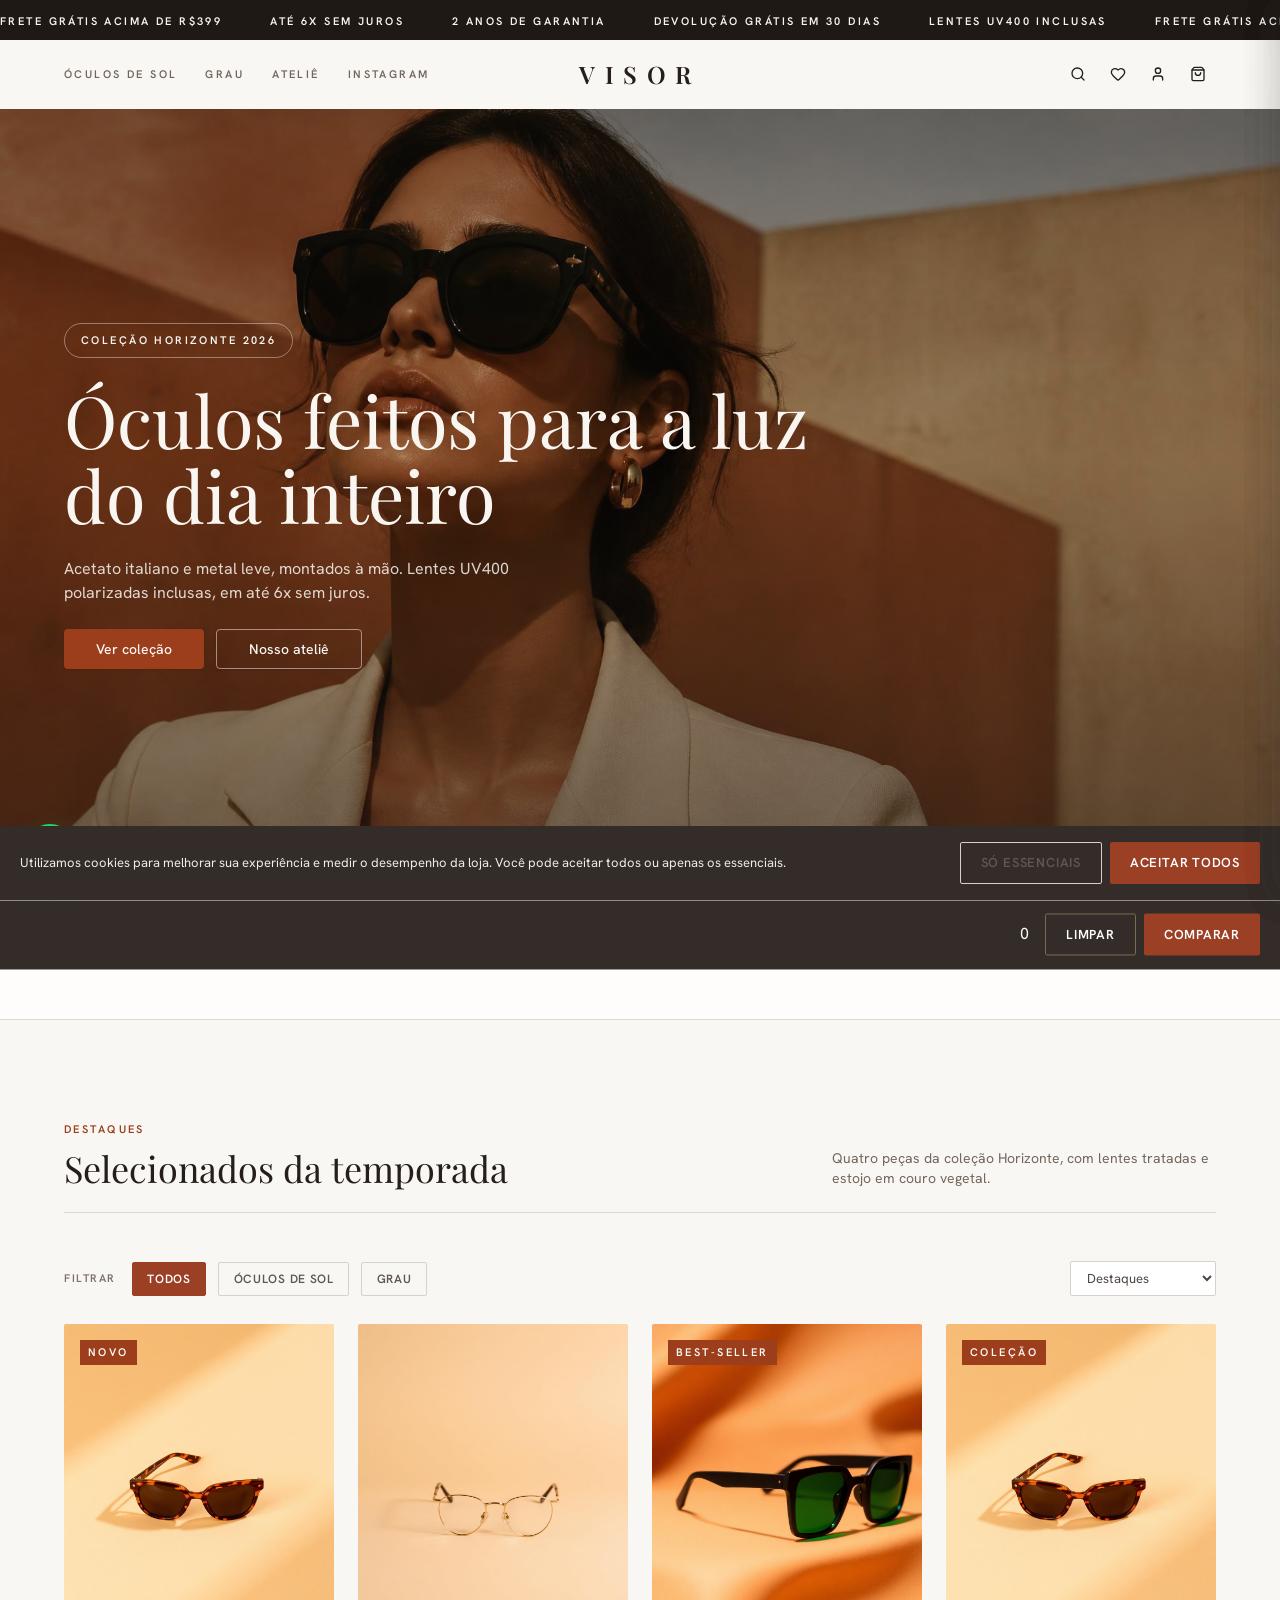
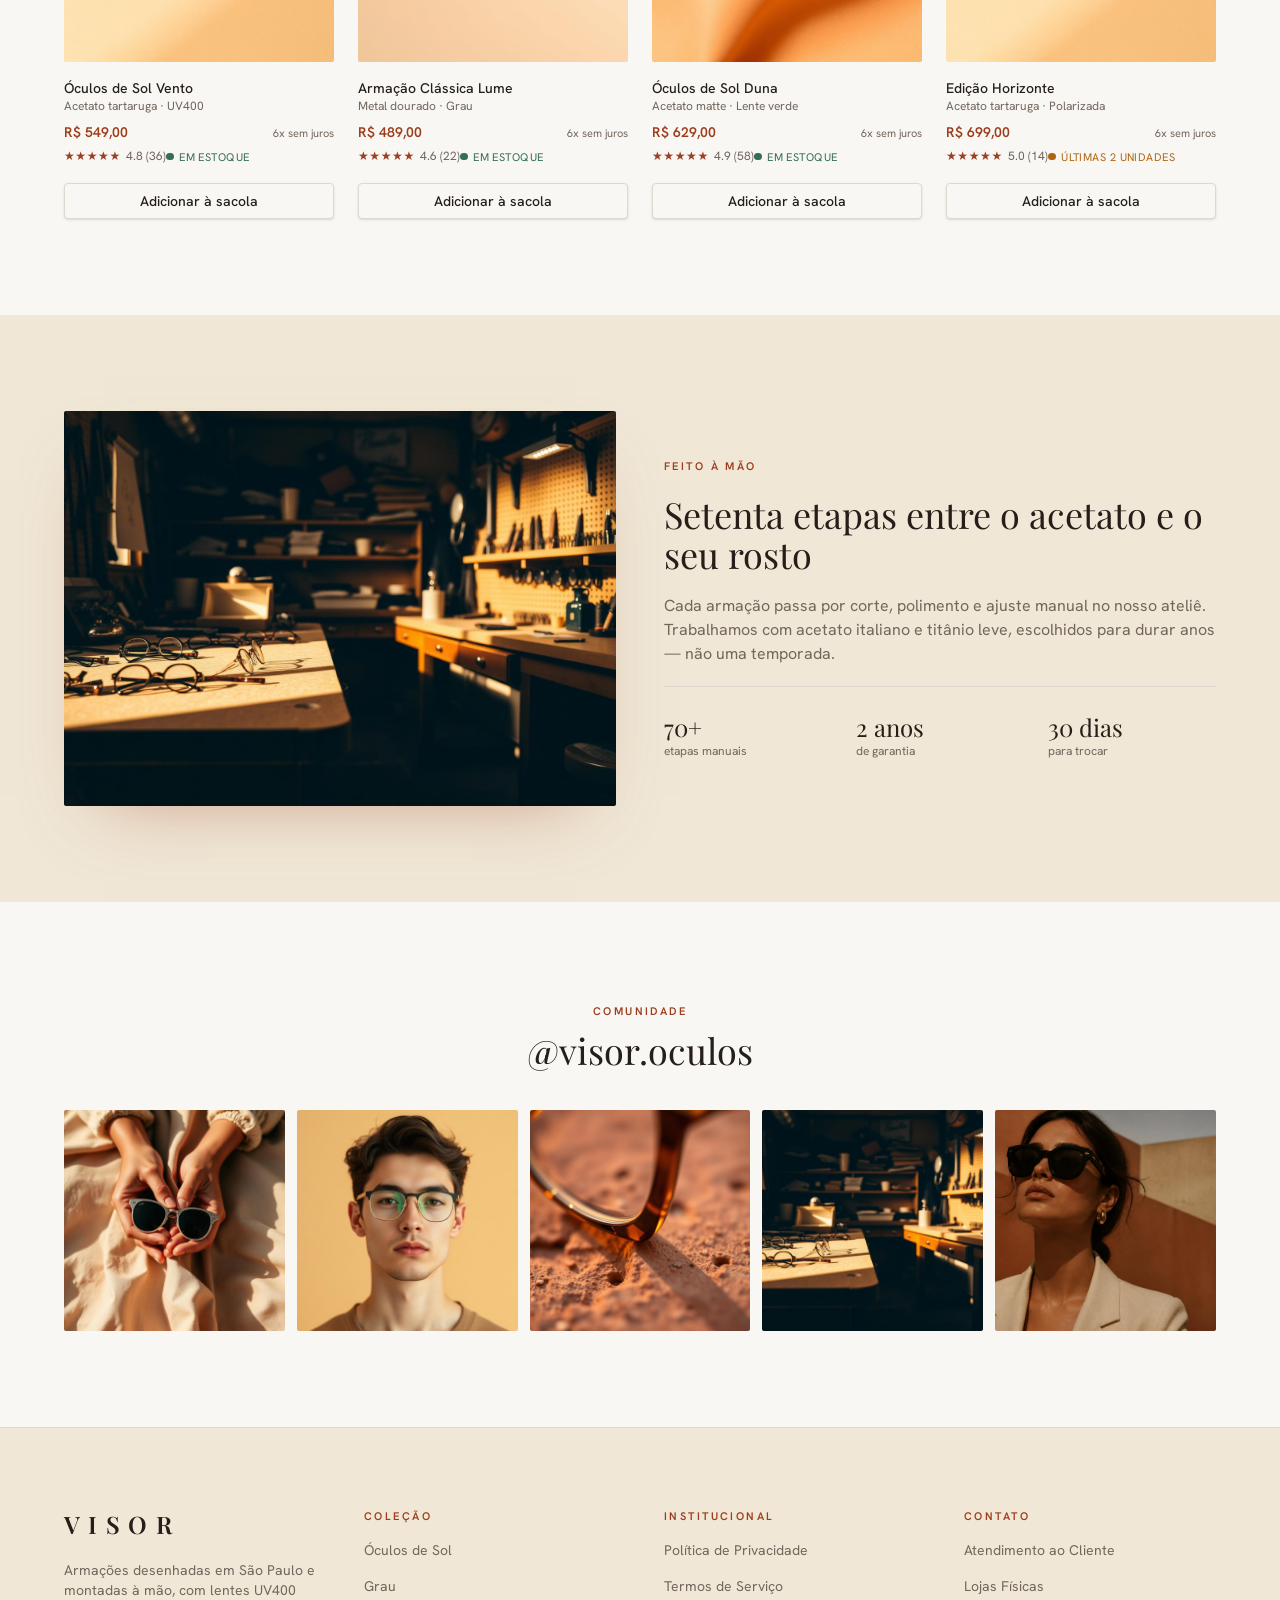
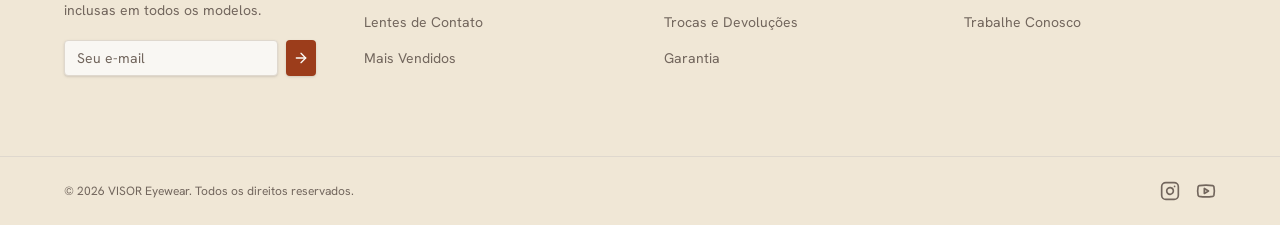
==== commit 572c681d: "feat(integration): publicar camada profissional v2 no index e docs" ====
--- a/index.html
+++ b/index.html
@@ -1,9 +1,11 @@
 <!DOCTYPE html><html lang="pt-BR"><head><meta charSet="utf-8"/><meta name="viewport" content="width=device-width, initial-scale=1"/><link rel="canonical" href="https://guilhermeh4sh.github.io/visor-landing-page/"/><meta name="robots" content="index, follow, max-image-preview:large"/><meta name="theme-color" content="#9b3f25"/><meta name="author" content="VISOR Eyewear"/><link rel="stylesheet" href="https://fonts.googleapis.com/css2?family=Hanken+Grotesk:wght@400;500;600;700&amp;family=Playfair+Display:wght@400;500;600&amp;display=swap" data-precedence="default"/><title>VISOR Eyewear | Óculos de Sol e Grau Autorais com Lentes UV400</title><meta name="description" content="Loja VISOR: óculos de sol e grau autorais, lentes UV400 inclusas, frete grátis acima de R$399 e 2 anos de garantia. Conheça a coleção Horizonte."/><meta name="keywords" content="óculos de sol, óculos de grau, eyewear, VISOR, lentes UV400, coleção Horizonte, óculos premium"/><meta property="og:title" content="VISOR Eyewear | Óculos autorais com lentes UV400"/><meta property="og:description" content="Coleção Horizonte: óculos de sol e grau com UV400, frete grátis acima de R$399 e 2 anos de garantia."/><meta property="og:type" content="website"/><meta property="og:url" content="https://guilhermeh4sh.github.io/visor-landing-page/"/><meta property="og:site_name" content="VISOR Eyewear"/><meta property="og:locale" content="pt_BR"/><meta property="og:image" content="https://guilhermeh4sh.github.io/visor-landing-page/assets/template/template-01.jpg"/><meta property="og:image:alt" content="Coleção Horizonte VISOR — óculos premium"/><meta name="twitter:card" content="summary_large_image"/><meta name="twitter:title" content="VISOR Eyewear | Óculos autorais com lentes UV400"/><meta name="twitter:description" content="Óculos de sol e grau com UV400, frete grátis acima de R$399 e 2 anos de garantia."/><meta name="twitter:image" content="https://guilhermeh4sh.github.io/visor-landing-page/assets/template/template-01.jpg"/><meta name="twitter:image:alt" content="Coleção Horizonte VISOR"/><link rel="preconnect" href="https://fonts.googleapis.com"/><link rel="preconnect" href="https://fonts.gstatic.com" crossorigin="anonymous"/><link rel="icon" href="/favicon.ico" type="image/x-icon"/><link rel="manifest" href="./site.webmanifest"/><link rel="apple-touch-icon" href="./assets/template/template-01.jpg"/><style>/*! tailwindcss v4.3.3 | MIT License | https://tailwindcss.com */
 @layer properties{@supports (((-webkit-hyphens:none)) and (not (margin-trim:inline))) or ((-moz-orient:inline) and (not (color:rgb(from red r g b)))){*,:before,:after,::backdrop{--tw-translate-x:0;--tw-translate-y:0;--tw-translate-z:0;--tw-rotate-x:initial;--tw-rotate-y:initial;--tw-rotate-z:initial;--tw-skew-x:initial;--tw-skew-y:initial;--tw-space-y-reverse:0;--tw-space-x-reverse:0;--tw-border-style:solid;--tw-leading:initial;--tw-font-weight:initial;--tw-tracking:initial;--tw-ordinal:initial;--tw-slashed-zero:initial;--tw-numeric-figure:initial;--tw-numeric-spacing:initial;--tw-numeric-fraction:initial;--tw-shadow:0 0 #0000;--tw-shadow-color:initial;--tw-shadow-alpha:100%;--tw-inset-shadow:0 0 #0000;--tw-inset-shadow-color:initial;--tw-inset-shadow-alpha:100%;--tw-ring-color:initial;--tw-ring-shadow:0 0 #0000;--tw-inset-ring-color:initial;--tw-inset-ring-shadow:0 0 #0000;--tw-ring-inset:initial;--tw-ring-offset-width:0px;--tw-ring-offset-color:#fff;--tw-ring-offset-shadow:0 0 #0000;--tw-outline-style:solid;--tw-blur:initial;--tw-brightness:initial;--tw-contrast:initial;--tw-grayscale:initial;--tw-hue-rotate:initial;--tw-invert:initial;--tw-opacity:initial;--tw-saturate:initial;--tw-sepia:initial;--tw-drop-shadow:initial;--tw-drop-shadow-color:initial;--tw-drop-shadow-alpha:100%;--tw-drop-shadow-size:initial;--tw-backdrop-blur:initial;--tw-backdrop-brightness:initial;--tw-backdrop-contrast:initial;--tw-backdrop-grayscale:initial;--tw-backdrop-hue-rotate:initial;--tw-backdrop-invert:initial;--tw-backdrop-opacity:initial;--tw-backdrop-saturate:initial;--tw-backdrop-sepia:initial;--tw-duration:initial;--tw-ease:initial;--tw-scale-x:1;--tw-scale-y:1;--tw-scale-z:1;--tw-content:"";--tw-animation-delay:0s;--tw-animation-direction:normal;--tw-animation-duration:initial;--tw-animation-fill-mode:none;--tw-animation-iteration-count:1;--tw-enter-blur:0;--tw-enter-opacity:1;--tw-enter-rotate:0;--tw-enter-scale:1;--tw-enter-translate-x:0;--tw-enter-translate-y:0;--tw-exit-blur:0;--tw-exit-opacity:1;--tw-exit-rotate:0;--tw-exit-scale:1;--tw-exit-translate-x:0;--tw-exit-translate-y:0}}}@layer theme{:root,:host{--font-sans:"Hanken Grotesk", ui-sans-serif, system-ui, sans-serif;--font-mono:ui-monospace, SFMono-Regular, Menlo, Monaco, Consolas, "Liberation Mono", "Courier New", monospace;--color-black:#000;--spacing:.25rem;--container-xs:20rem;--container-sm:24rem;--container-md:28rem;--container-lg:32rem;--container-2xl:42rem;--container-3xl:48rem;--text-xs:.75rem;--text-xs--line-height:calc(1 / .75);--text-sm:.875rem;--text-sm--line-height:calc(1.25 / .875);--text-base:1rem;--text-base--line-height:calc(1.5 / 1);--text-lg:1.125rem;--text-lg--line-height:calc(1.75 / 1.125);--text-xl:1.25rem;--text-xl--line-height:calc(1.75 / 1.25);--text-2xl:1.5rem;--text-2xl--line-height:calc(2 / 1.5);--text-3xl:1.875rem;--text-3xl--line-height:calc(2.25 / 1.875);--text-4xl:2.25rem;--text-4xl--line-height:calc(2.5 / 2.25);--text-6xl:3.75rem;--text-6xl--line-height:1;--text-7xl:4.5rem;--text-7xl--line-height:1;--font-weight-normal:400;--font-weight-medium:500;--font-weight-semibold:600;--font-weight-bold:700;--tracking-tight:-.025em;--tracking-widest:.1em;--leading-relaxed:1.625;--ease-in-out:cubic-bezier(.4, 0, .2, 1);--animate-pulse:pulse 2s cubic-bezier(.4, 0, .6, 1) infinite;--blur-sm:8px;--blur-xl:24px;--aspect-video:16 / 9;--default-transition-duration:.15s;--default-transition-timing-function:cubic-bezier(.4, 0, .2, 1);--default-font-family:"Hanken Grotesk", ui-sans-serif, system-ui, sans-serif;--default-mono-font-family:var(--font-mono);--font-display:"Playfair Display", Georgia, serif;--color-background:var(--background);--color-foreground:var(--foreground);--color-border:var(--border)}}@layer base{*,:after,:before,::backdrop{box-sizing:border-box;border:0 solid;margin:0;padding:0}::file-selector-button{box-sizing:border-box;border:0 solid;margin:0;padding:0}html,:host{-webkit-text-size-adjust:100%;tab-size:4;line-height:1.5;font-family:var(--default-font-family,-apple-system, BlinkMacSystemFont, "Segoe UI", Roboto, "Helvetica Neue", "Noto Sans", Arial, sans-serif, "Apple Color Emoji", "Segoe UI Emoji", "Segoe UI Symbol", "Noto Color Emoji");font-feature-settings:var(--default-font-feature-settings,normal);font-variation-settings:var(--default-font-variation-settings,normal);-webkit-tap-highlight-color:transparent}hr{height:0;color:inherit;border-top-width:1px}abbr:where([title]){-webkit-text-decoration:underline dotted;text-decoration:underline dotted}h1,h2,h3,h4,h5,h6{font-size:inherit;font-weight:inherit}a{color:inherit;-webkit-text-decoration:inherit;-webkit-text-decoration:inherit;-webkit-text-decoration:inherit;-webkit-text-decoration:inherit;-webkit-text-decoration:inherit;text-decoration:inherit}b,strong{font-weight:bolder}code,kbd,samp,pre{font-family:var(--default-mono-font-family,ui-monospace, SFMono-Regular, Menlo, Monaco, Consolas, "Liberation Mono", "Courier New", monospace);font-feature-settings:var(--default-mono-font-feature-settings,normal);font-variation-settings:var(--default-mono-font-variation-settings,normal);font-size:1em}small{font-size:80%}sub,sup{vertical-align:baseline;font-size:75%;line-height:0;position:relative}sub{bottom:-.25em}sup{top:-.5em}table{text-indent:0;border-color:inherit;border-collapse:collapse}:-moz-focusring:where(:not(iframe)){outline:auto}progress{vertical-align:baseline}summary{display:list-item}ol,ul,menu{list-style:none}img,svg,video,canvas,audio,iframe,embed,object{vertical-align:middle;display:block}img,video{max-width:100%;height:auto}button,input,select,optgroup,textarea{font:inherit;font-feature-settings:inherit;font-variation-settings:inherit;letter-spacing:inherit;color:inherit;opacity:1;background-color:#0000;border-radius:0}::file-selector-button{font:inherit;font-feature-settings:inherit;font-variation-settings:inherit;letter-spacing:inherit;color:inherit;opacity:1;background-color:#0000;border-radius:0}:where(select:is([multiple],[size])) optgroup{font-weight:bolder}:where(select:is([multiple],[size])) optgroup option{padding-inline-start:20px}::file-selector-button{margin-inline-end:4px}::placeholder{opacity:1}@supports (not ((-webkit-appearance:-apple-pay-button))) or (contain-intrinsic-size:1px){::placeholder{color:currentColor}@supports (color:color-mix(in lab, red, red)){::placeholder{color:color-mix(in oklab, currentcolor 50%, transparent)}}}textarea{resize:vertical}::-webkit-search-decoration{-webkit-appearance:none}::-webkit-date-and-time-value{min-height:1lh;text-align:inherit}::-webkit-datetime-edit{display:inline-flex}::-webkit-datetime-edit-fields-wrapper{padding:0}::-webkit-datetime-edit{padding-block:0}::-webkit-datetime-edit-year-field{padding-block:0}::-webkit-datetime-edit-month-field{padding-block:0}::-webkit-datetime-edit-day-field{padding-block:0}::-webkit-datetime-edit-hour-field{padding-block:0}::-webkit-datetime-edit-minute-field{padding-block:0}::-webkit-datetime-edit-second-field{padding-block:0}::-webkit-datetime-edit-millisecond-field{padding-block:0}::-webkit-datetime-edit-meridiem-field{padding-block:0}::-webkit-calendar-picker-indicator{line-height:1}:-moz-ui-invalid{box-shadow:none}button,input:where([type=button],[type=reset],[type=submit]){appearance:button}::file-selector-button{appearance:button}::-webkit-inner-spin-button{height:auto}::-webkit-outer-spin-button{height:auto}[hidden]:where(:not([hidden=until-found])){display:none!important}*{border-color:var(--color-border)}body{background-color:var(--color-background);color:var(--color-foreground);font-family:var(--font-sans);-webkit-font-smoothing:antialiased}h1,h2,h3,h4{font-family:var(--font-display)}::selection{background:var(--primary)}@supports (color:color-mix(in lab, red, red)){::selection{background:color-mix(in oklab, var(--primary) 22%, transparent)}}}@layer components;@layer utilities{.pointer-events-none{pointer-events:none}.invisible{visibility:hidden}.sr-only{clip-path:inset(50%);white-space:nowrap;border-width:0;width:1px;height:1px;margin:-1px;padding:0;position:absolute;overflow:hidden}.absolute{position:absolute}.fixed{position:fixed}.relative{position:relative}.sticky{position:sticky}.inset-0{inset:0}.inset-x-0{inset-inline:0}.inset-y-0{inset-block:0}.-top-12{top:calc(var(--spacing) * -12)}.top-0{top:0}.top-1\.5{top:calc(var(--spacing) * 1.5)}.top-1\/2{top:50%}.top-3\.5{top:calc(var(--spacing) * 3.5)}.top-4{top:calc(var(--spacing) * 4)}.top-\[1px\]{top:1px}.top-\[50\%\]{top:50%}.top-\[60\%\]{top:60%}.top-full{top:100%}.-right-12{right:calc(var(--spacing) * -12)}.right-0{right:0}.right-1{right:var(--spacing)}.right-2{right:calc(var(--spacing) * 2)}.right-3{right:calc(var(--spacing) * 3)}.right-4{right:calc(var(--spacing) * 4)}.-bottom-12{bottom:calc(var(--spacing) * -12)}.bottom-0{bottom:0}.-left-12{left:calc(var(--spacing) * -12)}.left-0{left:0}.left-1\/2{left:50%}.left-2{left:calc(var(--spacing) * 2)}.left-4{left:calc(var(--spacing) * 4)}.left-\[50\%\]{left:50%}.z-10{z-index:10}.z-20{z-index:20}.z-40{z-index:40}.z-50{z-index:50}.z-\[1\]{z-index:1}.-mx-1{margin-inline:calc(var(--spacing) * -1)}.mx-2{margin-inline:calc(var(--spacing) * 2)}.mx-3\.5{margin-inline:calc(var(--spacing) * 3.5)}.mx-auto{margin-inline:auto}.my-0\.5{margin-block:calc(var(--spacing) * .5)}.my-1{margin-block:var(--spacing)}.-mt-4{margin-top:calc(var(--spacing) * -4)}.mt-1{margin-top:var(--spacing)}.mt-1\.5{margin-top:calc(var(--spacing) * 1.5)}.mt-2{margin-top:calc(var(--spacing) * 2)}.mt-4{margin-top:calc(var(--spacing) * 4)}.mt-6{margin-top:calc(var(--spacing) * 6)}.mt-24{margin-top:calc(var(--spacing) * 24)}.mt-auto{margin-top:auto}.mr-2{margin-right:calc(var(--spacing) * 2)}.mb-1{margin-bottom:var(--spacing)}.mb-4{margin-bottom:calc(var(--spacing) * 4)}.mb-10{margin-bottom:calc(var(--spacing) * 10)}.mb-12{margin-bottom:calc(var(--spacing) * 12)}.-ml-4{margin-left:calc(var(--spacing) * -4)}.ml-1{margin-left:var(--spacing)}.ml-auto{margin-left:auto}.marquee-track{min-width:100%;animation:32s linear infinite visor-marquee;display:inline-flex}.block{display:block}.flex{display:flex}.grid{display:grid}.hidden{display:none}.inline-flex{display:inline-flex}.table{display:table}.aspect-4\/5{aspect-ratio:4/5}.aspect-square{aspect-ratio:1}.aspect-video{aspect-ratio:var(--aspect-video)}.size-\(--cell-size\){width:var(--cell-size);height:var(--cell-size)}.size-4{width:calc(var(--spacing) * 4);height:calc(var(--spacing) * 4)}.size-5{width:calc(var(--spacing) * 5);height:calc(var(--spacing) * 5)}.size-full{width:100%;height:100%}.h-\(--cell-size\){height:var(--cell-size)}.h-1\.5{height:calc(var(--spacing) * 1.5)}.h-2{height:calc(var(--spacing) * 2)}.h-2\.5{height:calc(var(--spacing) * 2.5)}.h-3{height:calc(var(--spacing) * 3)}.h-3\.5{height:calc(var(--spacing) * 3.5)}.h-4{height:calc(var(--spacing) * 4)}.h-5{height:calc(var(--spacing) * 5)}.h-7{height:calc(var(--spacing) * 7)}.h-8{height:calc(var(--spacing) * 8)}.h-9{height:calc(var(--spacing) * 9)}.h-10{height:calc(var(--spacing) * 10)}.h-12{height:calc(var(--spacing) * 12)}.h-24{height:calc(var(--spacing) * 24)}.h-\[1px\]{height:1px}.h-\[var\(--radix-navigation-menu-viewport-height\)\]{height:var(--radix-navigation-menu-viewport-height)}.h-\[var\(--radix-select-trigger-height\)\]{height:var(--radix-select-trigger-height)}.h-auto{height:auto}.h-full{height:100%}.h-px{height:1px}.h-svh{height:100svh}.max-h-\(--radix-context-menu-content-available-height\){max-height:var(--radix-context-menu-content-available-height)}.max-h-\(--radix-select-content-available-height\){max-height:var(--radix-select-content-available-height)}.max-h-\[45vh\]{max-height:45vh}.max-h-\[300px\]{max-height:300px}.max-h-\[var\(--radix-dropdown-menu-content-available-height\)\]{max-height:var(--radix-dropdown-menu-content-available-height)}.min-h-0{min-height:0}.min-h-\[60px\]{min-height:60px}.min-h-\[86vh\]{min-height:86vh}.min-h-screen{min-height:100vh}.min-h-svh{min-height:100svh}.w-\(--cell-size\){width:var(--cell-size)}.w-\(--sidebar-width\){width:var(--sidebar-width)}.w-0{width:0}.w-1{width:var(--spacing)}.w-2{width:calc(var(--spacing) * 2)}.w-2\.5{width:calc(var(--spacing) * 2.5)}.w-3{width:calc(var(--spacing) * 3)}.w-3\.5{width:calc(var(--spacing) * 3.5)}.w-3\/4{width:75%}.w-4{width:calc(var(--spacing) * 4)}.w-5{width:calc(var(--spacing) * 5)}.w-7{width:calc(var(--spacing) * 7)}.w-8{width:calc(var(--spacing) * 8)}.w-9{width:calc(var(--spacing) * 9)}.w-10{width:calc(var(--spacing) * 10)}.w-20{width:calc(var(--spacing) * 20)}.w-64{width:calc(var(--spacing) * 64)}.w-72{width:calc(var(--spacing) * 72)}.w-\[1px\]{width:1px}.w-\[85vw\]{width:85vw}.w-\[92vw\]{width:92vw}.w-\[100px\]{width:100px}.w-auto{width:auto}.w-fit{width:fit-content}.w-full{width:100%}.w-max{width:max-content}.w-px{width:1px}.max-w-\(--skeleton-width\){max-width:var(--skeleton-width)}.max-w-2xl{max-width:var(--container-2xl)}.max-w-3xl{max-width:var(--container-3xl)}.max-w-\[1440px\]{max-width:1440px}.max-w-lg{max-width:var(--container-lg)}.max-w-max{max-width:max-content}.max-w-md{max-width:var(--container-md)}.max-w-sm{max-width:var(--container-sm)}.max-w-xs{max-width:var(--container-xs)}.min-w-\(--cell-size\){min-width:var(--cell-size)}.min-w-0{min-width:0}.min-w-4{min-width:calc(var(--spacing) * 4)}.min-w-5{min-width:calc(var(--spacing) * 5)}.min-w-8{min-width:calc(var(--spacing) * 8)}.min-w-9{min-width:calc(var(--spacing) * 9)}.min-w-10{min-width:calc(var(--spacing) * 10)}.min-w-\[8rem\]{min-width:8rem}.min-w-\[12rem\]{min-width:12rem}.min-w-\[var\(--radix-select-trigger-width\)\]{min-width:var(--radix-select-trigger-width)}.flex-1{flex:1}.shrink-0{flex-shrink:0}.grow{flex-grow:1}.grow-0{flex-grow:0}.basis-full{flex-basis:100%}.caption-bottom{caption-side:bottom}.border-collapse{border-collapse:collapse}.origin-\(--radix-context-menu-content-transform-origin\){transform-origin:var(--radix-context-menu-content-transform-origin)}.origin-\(--radix-dropdown-menu-content-transform-origin\){transform-origin:var(--radix-dropdown-menu-content-transform-origin)}.origin-\(--radix-hover-card-content-transform-origin\){transform-origin:var(--radix-hover-card-content-transform-origin)}.origin-\(--radix-menubar-content-transform-origin\){transform-origin:var(--radix-menubar-content-transform-origin)}.origin-\(--radix-popover-content-transform-origin\){transform-origin:var(--radix-popover-content-transform-origin)}.origin-\(--radix-select-content-transform-origin\){transform-origin:var(--radix-select-content-transform-origin)}.origin-\(--radix-tooltip-content-transform-origin\){transform-origin:var(--radix-tooltip-content-transform-origin)}.-translate-x-1\/2{--tw-translate-x:calc(calc(1 / 2 * 100%) * -1);translate:var(--tw-translate-x) var(--tw-translate-y)}.-translate-x-px{--tw-translate-x:-1px;translate:var(--tw-translate-x) var(--tw-translate-y)}.translate-x-\[-50\%\]{--tw-translate-x:-50%;translate:var(--tw-translate-x) var(--tw-translate-y)}.translate-x-px{--tw-translate-x:1px;translate:var(--tw-translate-x) var(--tw-translate-y)}.-translate-y-1\/2{--tw-translate-y:calc(calc(1 / 2 * 100%) * -1);translate:var(--tw-translate-x) var(--tw-translate-y)}.translate-y-\[-50\%\]{--tw-translate-y:-50%;translate:var(--tw-translate-x) var(--tw-translate-y)}.rotate-45{rotate:45deg}.rotate-90{rotate:90deg}.transform{transform:var(--tw-rotate-x,) var(--tw-rotate-y,) var(--tw-rotate-z,) var(--tw-skew-x,) var(--tw-skew-y,)}.animate-caret-blink{animation:1.25s ease-out infinite caret-blink}.animate-in{animation:enter var(--tw-animation-duration,var(--tw-duration,.15s))var(--tw-ease,ease)var(--tw-animation-delay,0s)var(--tw-animation-iteration-count,1)var(--tw-animation-direction,normal)var(--tw-animation-fill-mode,none)}.animate-pulse{animation:var(--animate-pulse)}.fade-up{animation:.8s cubic-bezier(.22,1,.36,1) both visor-fade-up}.cursor-default{cursor:default}.cursor-pointer{cursor:pointer}.touch-none{touch-action:none}.list-none{list-style-type:none}.grid-cols-2{grid-template-columns:repeat(2,minmax(0,1fr))}.grid-cols-3{grid-template-columns:repeat(3,minmax(0,1fr))}.grid-cols-\[1fr_auto_1fr\]{grid-template-columns:1fr auto 1fr}.flex-col{flex-direction:column}.flex-col-reverse{flex-direction:column-reverse}.flex-row{flex-direction:row}.flex-wrap{flex-wrap:wrap}.place-content-center{place-content:center}.items-center{align-items:center}.items-end{align-items:flex-end}.items-start{align-items:flex-start}.items-stretch{align-items:stretch}.justify-between{justify-content:space-between}.justify-center{justify-content:center}.justify-end{justify-content:flex-end}.gap-1{gap:var(--spacing)}.gap-1\.5{gap:calc(var(--spacing) * 1.5)}.gap-2{gap:calc(var(--spacing) * 2)}.gap-3{gap:calc(var(--spacing) * 3)}.gap-4{gap:calc(var(--spacing) * 4)}.gap-5{gap:calc(var(--spacing) * 5)}.gap-6{gap:calc(var(--spacing) * 6)}.gap-7{gap:calc(var(--spacing) * 7)}.gap-8{gap:calc(var(--spacing) * 8)}.gap-12{gap:calc(var(--spacing) * 12)}:where(.space-y-1\.5>:not(:last-child)){--tw-space-y-reverse:0;margin-block-start:calc(calc(var(--spacing) * 1.5) * var(--tw-space-y-reverse));margin-block-end:calc(calc(var(--spacing) * 1.5) * calc(1 - var(--tw-space-y-reverse)))}:where(.space-y-2>:not(:last-child)){--tw-space-y-reverse:0;margin-block-start:calc(calc(var(--spacing) * 2) * var(--tw-space-y-reverse));margin-block-end:calc(calc(var(--spacing) * 2) * calc(1 - var(--tw-space-y-reverse)))}:where(.space-y-3>:not(:last-child)){--tw-space-y-reverse:0;margin-block-start:calc(calc(var(--spacing) * 3) * var(--tw-space-y-reverse));margin-block-end:calc(calc(var(--spacing) * 3) * calc(1 - var(--tw-space-y-reverse)))}:where(.space-y-4>:not(:last-child)){--tw-space-y-reverse:0;margin-block-start:calc(calc(var(--spacing) * 4) * var(--tw-space-y-reverse));margin-block-end:calc(calc(var(--spacing) * 4) * calc(1 - var(--tw-space-y-reverse)))}.gap-x-6{column-gap:calc(var(--spacing) * 6)}:where(.space-x-1>:not(:last-child)){--tw-space-x-reverse:0;margin-inline-start:calc(var(--spacing) * var(--tw-space-x-reverse));margin-inline-end:calc(var(--spacing) * calc(1 - var(--tw-space-x-reverse)))}.gap-y-12{row-gap:calc(var(--spacing) * 12)}.self-start{align-self:flex-start}.overflow-auto{overflow:auto}.overflow-hidden{overflow:hidden}.overflow-x-hidden{overflow-x:hidden}.overflow-y-auto{overflow-y:auto}.rounded-\[2px\]{border-radius:2px}.rounded-\[inherit\]{border-radius:inherit}.rounded-full{border-radius:2147483647px}.rounded-lg{border-radius:calc(var(--radius) + 2px)}.rounded-md{border-radius:var(--radius)}.rounded-none{border-radius:0}.rounded-sm{border-radius:calc(var(--radius) - 2px)}.rounded-xl{border-radius:calc(var(--radius) + 6px)}.rounded-t-\[10px\]{border-top-left-radius:10px;border-top-right-radius:10px}.rounded-l-md{border-top-left-radius:var(--radius);border-bottom-left-radius:var(--radius)}.rounded-tl-sm{border-top-left-radius:calc(var(--radius) - 2px)}.rounded-r-md{border-top-right-radius:var(--radius);border-bottom-right-radius:var(--radius)}.border{border-style:var(--tw-border-style);border-width:1px}.border-2{border-style:var(--tw-border-style);border-width:2px}.border-\[1\.5px\]{border-style:var(--tw-border-style);border-width:1.5px}.border-y{border-block-style:var(--tw-border-style);border-block-width:1px}.border-t{border-top-style:var(--tw-border-style);border-top-width:1px}.border-r{border-right-style:var(--tw-border-style);border-right-width:1px}.border-b{border-bottom-style:var(--tw-border-style);border-bottom-width:1px}.border-l{border-left-style:var(--tw-border-style);border-left-width:1px}.border-dashed{--tw-border-style:dashed;border-style:dashed}.border-\(--color-border\){border-color:var(--color-border)}.border-border,.border-border\/50{border-color:var(--border)}@supports (color:color-mix(in lab, red, red)){.border-border\/50{border-color:color-mix(in oklab, var(--border) 50%, transparent)}}.border-destructive\/50{border-color:var(--destructive)}@supports (color:color-mix(in lab, red, red)){.border-destructive\/50{border-color:color-mix(in oklab, var(--destructive) 50%, transparent)}}.border-ink-foreground\/40{border-color:var(--ink-foreground)}@supports (color:color-mix(in lab, red, red)){.border-ink-foreground\/40{border-color:color-mix(in oklab, var(--ink-foreground) 40%, transparent)}}.border-ink-foreground\/50{border-color:var(--ink-foreground)}@supports (color:color-mix(in lab, red, red)){.border-ink-foreground\/50{border-color:color-mix(in oklab, var(--ink-foreground) 50%, transparent)}}.border-input{border-color:var(--input)}.border-primary,.border-primary\/50{border-color:var(--primary)}@supports (color:color-mix(in lab, red, red)){.border-primary\/50{border-color:color-mix(in oklab, var(--primary) 50%, transparent)}}.border-sidebar-border{border-color:var(--sidebar-border)}.border-transparent{border-color:#0000}.border-t-transparent{border-top-color:#0000}.border-l-transparent{border-left-color:#0000}.bg-\(--color-bg\){background-color:var(--color-bg)}.bg-accent{background-color:var(--accent)}.bg-background,.bg-background\/40{background-color:var(--background)}@supports (color:color-mix(in lab, red, red)){.bg-background\/40{background-color:color-mix(in oklab, var(--background) 40%, transparent)}}.bg-background\/85{background-color:var(--background)}@supports (color:color-mix(in lab, red, red)){.bg-background\/85{background-color:color-mix(in oklab, var(--background) 85%, transparent)}}.bg-black\/80{background-color:#000c}@supports (color:color-mix(in lab, red, red)){.bg-black\/80{background-color:color-mix(in oklab, var(--color-black) 80%, transparent)}}.bg-border{background-color:var(--border)}.bg-card{background-color:var(--card)}.bg-destructive{background-color:var(--destructive)}.bg-foreground{background-color:var(--foreground)}.bg-ink{background-color:var(--ink)}.bg-muted,.bg-muted\/50{background-color:var(--muted)}@supports (color:color-mix(in lab, red, red)){.bg-muted\/50{background-color:color-mix(in oklab, var(--muted) 50%, transparent)}}.bg-popover{background-color:var(--popover)}.bg-primary,.bg-primary\/10{background-color:var(--primary)}@supports (color:color-mix(in lab, red, red)){.bg-primary\/10{background-color:color-mix(in oklab, var(--primary) 10%, transparent)}}.bg-primary\/20{background-color:var(--primary)}@supports (color:color-mix(in lab, red, red)){.bg-primary\/20{background-color:color-mix(in oklab, var(--primary) 20%, transparent)}}.bg-sand{background-color:var(--sand)}.bg-secondary{background-color:var(--secondary)}.bg-sidebar{background-color:var(--sidebar)}.bg-sidebar-border{background-color:var(--sidebar-border)}.bg-transparent{background-color:#0000}.fill-current{fill:currentColor}.fill-primary{fill:var(--primary)}.object-cover{object-fit:cover}.object-\[center_35\%\]{object-position:center 35%}.p-0{padding:0}.p-1{padding:var(--spacing)}.p-2{padding:calc(var(--spacing) * 2)}.p-3{padding:calc(var(--spacing) * 3)}.p-4{padding:calc(var(--spacing) * 4)}.p-6{padding:calc(var(--spacing) * 6)}.p-\[1px\]{padding:1px}.px-\(--cell-size\){padding-inline:var(--cell-size)}.px-1{padding-inline:var(--spacing)}.px-1\.5{padding-inline:calc(var(--spacing) * 1.5)}.px-2{padding-inline:calc(var(--spacing) * 2)}.px-2\.5{padding-inline:calc(var(--spacing) * 2.5)}.px-3{padding-inline:calc(var(--spacing) * 3)}.px-4{padding-inline:calc(var(--spacing) * 4)}.px-5{padding-inline:calc(var(--spacing) * 5)}.px-8{padding-inline:calc(var(--spacing) * 8)}.py-0\.5{padding-block:calc(var(--spacing) * .5)}.py-1{padding-block:var(--spacing)}.py-1\.5{padding-block:calc(var(--spacing) * 1.5)}.py-2{padding-block:calc(var(--spacing) * 2)}.py-3{padding-block:calc(var(--spacing) * 3)}.py-4{padding-block:calc(var(--spacing) * 4)}.py-6{padding-block:calc(var(--spacing) * 6)}.py-12{padding-block:calc(var(--spacing) * 12)}.py-20{padding-block:calc(var(--spacing) * 20)}.py-24{padding-block:calc(var(--spacing) * 24)}.pt-0{padding-top:0}.pt-3{padding-top:calc(var(--spacing) * 3)}.pt-4{padding-top:calc(var(--spacing) * 4)}.pt-6{padding-top:calc(var(--spacing) * 6)}.pr-1{padding-right:var(--spacing)}.pr-2{padding-right:calc(var(--spacing) * 2)}.pr-2\.5{padding-right:calc(var(--spacing) * 2.5)}.pr-8{padding-right:calc(var(--spacing) * 8)}.pr-12{padding-right:calc(var(--spacing) * 12)}.pb-3{padding-bottom:calc(var(--spacing) * 3)}.pb-4{padding-bottom:calc(var(--spacing) * 4)}.pb-6{padding-bottom:calc(var(--spacing) * 6)}.pl-2{padding-left:calc(var(--spacing) * 2)}.pl-2\.5{padding-left:calc(var(--spacing) * 2.5)}.pl-4{padding-left:calc(var(--spacing) * 4)}.pl-8{padding-left:calc(var(--spacing) * 8)}.text-center{text-align:center}.text-left{text-align:left}.align-middle{vertical-align:middle}.eyebrow{font-family:var(--font-sans);letter-spacing:.22em;text-transform:uppercase;font-size:.6875rem;font-weight:600}.font-display{font-family:Playfair Display,Georgia,serif}.font-mono{font-family:var(--font-mono)}.font-sans{font-family:Hanken Grotesk,ui-sans-serif,system-ui,sans-serif}.text-2xl{font-size:var(--text-2xl);line-height:var(--tw-leading,var(--text-2xl--line-height))}.text-3xl{font-size:var(--text-3xl);line-height:var(--tw-leading,var(--text-3xl--line-height))}.text-4xl{font-size:var(--text-4xl);line-height:var(--tw-leading,var(--text-4xl--line-height))}.text-7xl{font-size:var(--text-7xl);line-height:var(--tw-leading,var(--text-7xl--line-height))}.text-base{font-size:var(--text-base);line-height:var(--tw-leading,var(--text-base--line-height))}.text-lg{font-size:var(--text-lg);line-height:var(--tw-leading,var(--text-lg--line-height))}.text-sm{font-size:var(--text-sm);line-height:var(--tw-leading,var(--text-sm--line-height))}.text-xl{font-size:var(--text-xl);line-height:var(--tw-leading,var(--text-xl--line-height))}.text-xs{font-size:var(--text-xs);line-height:var(--tw-leading,var(--text-xs--line-height))}.text-\[0\.8rem\]{font-size:.8rem}.text-\[10px\]{font-size:10px}.text-\[11px\]{font-size:11px}.leading-\[1\.05\]{--tw-leading:1.05;line-height:1.05}.leading-none{--tw-leading:1;line-height:1}.font-bold{--tw-font-weight:var(--font-weight-bold);font-weight:var(--font-weight-bold)}.font-medium{--tw-font-weight:var(--font-weight-medium);font-weight:var(--font-weight-medium)}.font-normal{--tw-font-weight:var(--font-weight-normal);font-weight:var(--font-weight-normal)}.font-semibold{--tw-font-weight:var(--font-weight-semibold);font-weight:var(--font-weight-semibold)}.tracking-\[0\.4em\]{--tw-tracking:.4em;letter-spacing:.4em}.tracking-\[0\.35em\]{--tw-tracking:.35em;letter-spacing:.35em}.tracking-tight{--tw-tracking:var(--tracking-tight);letter-spacing:var(--tracking-tight)}.tracking-widest{--tw-tracking:var(--tracking-widest);letter-spacing:var(--tracking-widest)}.break-words{overflow-wrap:break-word}.whitespace-nowrap{white-space:nowrap}.text-accent-foreground{color:var(--accent-foreground)}.text-card-foreground{color:var(--card-foreground)}.text-current{color:currentColor}.text-destructive{color:var(--destructive)}.text-destructive-foreground{color:var(--destructive-foreground)}.text-foreground{color:var(--foreground)}.text-ink-foreground,.text-ink-foreground\/85{color:var(--ink-foreground)}@supports (color:color-mix(in lab, red, red)){.text-ink-foreground\/85{color:color-mix(in oklab, var(--ink-foreground) 85%, transparent)}}.text-muted-foreground{color:var(--muted-foreground)}.text-popover-foreground{color:var(--popover-foreground)}.text-primary{color:var(--primary)}.text-primary-foreground{color:var(--primary-foreground)}.text-secondary-foreground{color:var(--secondary-foreground)}.text-sidebar-foreground,.text-sidebar-foreground\/70{color:var(--sidebar-foreground)}@supports (color:color-mix(in lab, red, red)){.text-sidebar-foreground\/70{color:color-mix(in oklab, var(--sidebar-foreground) 70%, transparent)}}.tabular-nums{--tw-numeric-spacing:tabular-nums;font-variant-numeric:var(--tw-ordinal,) var(--tw-slashed-zero,) var(--tw-numeric-figure,) var(--tw-numeric-spacing,) var(--tw-numeric-fraction,)}.underline-offset-4{text-underline-offset:4px}.opacity-0{opacity:0}.opacity-50{opacity:.5}.opacity-60{opacity:.6}.opacity-70{opacity:.7}.shadow{--tw-shadow:0 1px 3px 0 var(--tw-shadow-color,#0000001a), 0 1px 2px -1px var(--tw-shadow-color,#0000001a);box-shadow:var(--tw-inset-shadow), var(--tw-inset-ring-shadow), var(--tw-ring-offset-shadow), var(--tw-ring-shadow), var(--tw-shadow)}.shadow-\[0_0_0_1px_var\(--sidebar-border\)\]{--tw-shadow:0 0 0 1px var(--tw-shadow-color,var(--sidebar-border));box-shadow:var(--tw-inset-shadow), var(--tw-inset-ring-shadow), var(--tw-ring-offset-shadow), var(--tw-ring-shadow), var(--tw-shadow)}.shadow-lg{--tw-shadow:0 10px 15px -3px var(--tw-shadow-color,#0000001a), 0 4px 6px -4px var(--tw-shadow-color,#0000001a);box-shadow:var(--tw-inset-shadow), var(--tw-inset-ring-shadow), var(--tw-ring-offset-shadow), var(--tw-ring-shadow), var(--tw-shadow)}.shadow-md{--tw-shadow:0 4px 6px -1px var(--tw-shadow-color,#0000001a), 0 2px 4px -2px var(--tw-shadow-color,#0000001a);box-shadow:var(--tw-inset-shadow), var(--tw-inset-ring-shadow), var(--tw-ring-offset-shadow), var(--tw-ring-shadow), var(--tw-shadow)}.shadow-none{--tw-shadow:0 0 #0000;box-shadow:var(--tw-inset-shadow), var(--tw-inset-ring-shadow), var(--tw-ring-offset-shadow), var(--tw-ring-shadow), var(--tw-shadow)}.shadow-sm{--tw-shadow:0 1px 3px 0 var(--tw-shadow-color,#0000001a), 0 1px 2px -1px var(--tw-shadow-color,#0000001a);box-shadow:var(--tw-inset-shadow), var(--tw-inset-ring-shadow), var(--tw-ring-offset-shadow), var(--tw-ring-shadow), var(--tw-shadow)}.shadow-xl{--tw-shadow:0 20px 25px -5px var(--tw-shadow-color,#0000001a), 0 8px 10px -6px var(--tw-shadow-color,#0000001a);box-shadow:var(--tw-inset-shadow), var(--tw-inset-ring-shadow), var(--tw-ring-offset-shadow), var(--tw-ring-shadow), var(--tw-shadow)}.shadow-xs{--tw-shadow:0 1px 2px 0 var(--tw-shadow-color,#0000000d);box-shadow:var(--tw-inset-shadow), var(--tw-inset-ring-shadow), var(--tw-ring-offset-shadow), var(--tw-ring-shadow), var(--tw-shadow)}.ring-0{--tw-ring-shadow:var(--tw-ring-inset,) 0 0 0 calc(0px + var(--tw-ring-offset-width)) var(--tw-ring-color,currentcolor);box-shadow:var(--tw-inset-shadow), var(--tw-inset-ring-shadow), var(--tw-ring-offset-shadow), var(--tw-ring-shadow), var(--tw-shadow)}.ring-1{--tw-ring-shadow:var(--tw-ring-inset,) 0 0 0 calc(1px + var(--tw-ring-offset-width)) var(--tw-ring-color,currentcolor);box-shadow:var(--tw-inset-shadow), var(--tw-inset-ring-shadow), var(--tw-ring-offset-shadow), var(--tw-ring-shadow), var(--tw-shadow)}.shadow-lift{box-shadow:var(--shadow-lift)}.ring-ring{--tw-ring-color:var(--ring)}.ring-sidebar-ring{--tw-ring-color:var(--sidebar-ring)}.ring-offset-background{--tw-ring-offset-color:var(--background)}.outline{outline-style:var(--tw-outline-style);outline-width:1px}.filter{filter:var(--tw-blur,) var(--tw-brightness,) var(--tw-contrast,) var(--tw-grayscale,) var(--tw-hue-rotate,) var(--tw-invert,) var(--tw-saturate,) var(--tw-sepia,) var(--tw-drop-shadow,)}.backdrop-blur-sm{--tw-backdrop-blur:blur(var(--blur-sm));-webkit-backdrop-filter:var(--tw-backdrop-blur,) var(--tw-backdrop-brightness,) var(--tw-backdrop-contrast,) var(--tw-backdrop-grayscale,) var(--tw-backdrop-hue-rotate,) var(--tw-backdrop-invert,) var(--tw-backdrop-opacity,) var(--tw-backdrop-saturate,) var(--tw-backdrop-sepia,);backdrop-filter:var(--tw-backdrop-blur,) var(--tw-backdrop-brightness,) var(--tw-backdrop-contrast,) var(--tw-backdrop-grayscale,) var(--tw-backdrop-hue-rotate,) var(--tw-backdrop-invert,) var(--tw-backdrop-opacity,) var(--tw-backdrop-saturate,) var(--tw-backdrop-sepia,)}.backdrop-blur-xl{--tw-backdrop-blur:blur(var(--blur-xl));-webkit-backdrop-filter:var(--tw-backdrop-blur,) var(--tw-backdrop-brightness,) var(--tw-backdrop-contrast,) var(--tw-backdrop-grayscale,) var(--tw-backdrop-hue-rotate,) var(--tw-backdrop-invert,) var(--tw-backdrop-opacity,) var(--tw-backdrop-saturate,) var(--tw-backdrop-sepia,);backdrop-filter:var(--tw-backdrop-blur,) var(--tw-backdrop-brightness,) var(--tw-backdrop-contrast,) var(--tw-backdrop-grayscale,) var(--tw-backdrop-hue-rotate,) var(--tw-backdrop-invert,) var(--tw-backdrop-opacity,) var(--tw-backdrop-saturate,) var(--tw-backdrop-sepia,)}.transition{transition-property:color,background-color,border-color,outline-color,text-decoration-color,fill,stroke,--tw-gradient-from,--tw-gradient-via,--tw-gradient-to,opacity,box-shadow,transform,translate,scale,rotate,filter,-webkit-backdrop-filter,backdrop-filter,display,content-visibility,overlay,pointer-events;transition-timing-function:var(--tw-ease,var(--default-transition-timing-function));transition-duration:var(--tw-duration,var(--default-transition-duration))}.transition-\[left\,right\,width\]{transition-property:left,right,width;transition-timing-function:var(--tw-ease,var(--default-transition-timing-function));transition-duration:var(--tw-duration,var(--default-transition-duration))}.transition-\[margin\,opacity\]{transition-property:margin,opacity;transition-timing-function:var(--tw-ease,var(--default-transition-timing-function));transition-duration:var(--tw-duration,var(--default-transition-duration))}.transition-\[width\,height\,padding\]{transition-property:width,height,padding;transition-timing-function:var(--tw-ease,var(--default-transition-timing-function));transition-duration:var(--tw-duration,var(--default-transition-duration))}.transition-\[width\]{transition-property:width;transition-timing-function:var(--tw-ease,var(--default-transition-timing-function));transition-duration:var(--tw-duration,var(--default-transition-duration))}.transition-all{transition-property:all;transition-timing-function:var(--tw-ease,var(--default-transition-timing-function));transition-duration:var(--tw-duration,var(--default-transition-duration))}.transition-colors{transition-property:color,background-color,border-color,outline-color,text-decoration-color,fill,stroke,--tw-gradient-from,--tw-gradient-via,--tw-gradient-to;transition-timing-function:var(--tw-ease,var(--default-transition-timing-function));transition-duration:var(--tw-duration,var(--default-transition-duration))}.transition-opacity{transition-property:opacity;transition-timing-function:var(--tw-ease,var(--default-transition-timing-function));transition-duration:var(--tw-duration,var(--default-transition-duration))}.transition-transform{transition-property:transform,translate,scale,rotate;transition-timing-function:var(--tw-ease,var(--default-transition-timing-function));transition-duration:var(--tw-duration,var(--default-transition-duration))}.duration-200{--tw-duration:.2s;transition-duration:.2s}.duration-300{--tw-duration:.3s;transition-duration:.3s}.duration-700{--tw-duration:.7s;transition-duration:.7s}.duration-1000{--tw-duration:1s;transition-duration:1s}.ease-in-out{--tw-ease:var(--ease-in-out);transition-timing-function:var(--ease-in-out)}.ease-linear{--tw-ease:linear;transition-timing-function:linear}.fade-in-0{--tw-enter-opacity:0}.outline-none{--tw-outline-style:none;outline-style:none}.select-none{-webkit-user-select:none;user-select:none}.zoom-in-95{--tw-enter-scale:.95}.\[--cell-size\:2rem\]{--cell-size:2rem}.hero-scrim{background:var(--gradient-hero)}.group-focus-within\/menu-item\:opacity-100:is(:where(.group\/menu-item):focus-within *){opacity:1}@media (hover:hover){.group-hover\:scale-105:is(:where(.group):hover *){--tw-scale-x:105%;--tw-scale-y:105%;--tw-scale-z:105%;scale:var(--tw-scale-x) var(--tw-scale-y)}.group-hover\:opacity-100:is(:where(.group):hover *),.group-hover\/menu-item\:opacity-100:is(:where(.group\/menu-item):hover *){opacity:1}}.group-has-\[\[data-sidebar\=menu-action\]\]\/menu-item\:pr-8:is(:where(.group\/menu-item):has([data-sidebar=menu-action]) *){padding-right:calc(var(--spacing) * 8)}.group-data-\[collapsible\=icon\]\:-mt-8:is(:where(.group)[data-collapsible=icon] *){margin-top:calc(var(--spacing) * -8)}.group-data-\[collapsible\=icon\]\:hidden:is(:where(.group)[data-collapsible=icon] *){display:none}.group-data-\[collapsible\=icon\]\:\!size-8:is(:where(.group)[data-collapsible=icon] *){width:calc(var(--spacing) * 8)!important;height:calc(var(--spacing) * 8)!important}.group-data-\[collapsible\=icon\]\:w-\(--sidebar-width-icon\):is(:where(.group)[data-collapsible=icon] *){width:var(--sidebar-width-icon)}.group-data-\[collapsible\=icon\]\:w-\[calc\(var\(--sidebar-width-icon\)_\+_theme\(spacing\.4\)\)\]:is(:where(.group)[data-collapsible=icon] *){width:calc(var(--sidebar-width-icon) + 1rem)}.group-data-\[collapsible\=icon\]\:w-\[calc\(var\(--sidebar-width-icon\)_\+_theme\(spacing\.4\)_\+2px\)\]:is(:where(.group)[data-collapsible=icon] *){width:calc(var(--sidebar-width-icon) + 1rem + 2px)}.group-data-\[collapsible\=icon\]\:overflow-hidden:is(:where(.group)[data-collapsible=icon] *){overflow:hidden}.group-data-\[collapsible\=icon\]\:\!p-0:is(:where(.group)[data-collapsible=icon] *){padding:0!important}.group-data-\[collapsible\=icon\]\:\!p-2:is(:where(.group)[data-collapsible=icon] *){padding:calc(var(--spacing) * 2)!important}.group-data-\[collapsible\=icon\]\:opacity-0:is(:where(.group)[data-collapsible=icon] *){opacity:0}.group-data-\[collapsible\=offcanvas\]\:right-\[calc\(var\(--sidebar-width\)\*-1\)\]:is(:where(.group)[data-collapsible=offcanvas] *){right:calc(var(--sidebar-width) * -1)}.group-data-\[collapsible\=offcanvas\]\:left-\[calc\(var\(--sidebar-width\)\*-1\)\]:is(:where(.group)[data-collapsible=offcanvas] *){left:calc(var(--sidebar-width) * -1)}.group-data-\[collapsible\=offcanvas\]\:w-0:is(:where(.group)[data-collapsible=offcanvas] *){width:0}.group-data-\[collapsible\=offcanvas\]\:translate-x-0:is(:where(.group)[data-collapsible=offcanvas] *){--tw-translate-x:0px;translate:var(--tw-translate-x) var(--tw-translate-y)}.group-data-\[focused\=true\]\/day\:relative:is(:where(.group\/day)[data-focused=true] *){position:relative}.group-data-\[focused\=true\]\/day\:z-10:is(:where(.group\/day)[data-focused=true] *){z-index:10}.group-data-\[focused\=true\]\/day\:border-ring:is(:where(.group\/day)[data-focused=true] *){border-color:var(--ring)}.group-data-\[focused\=true\]\/day\:ring-\[3px\]:is(:where(.group\/day)[data-focused=true] *){--tw-ring-shadow:var(--tw-ring-inset,) 0 0 0 calc(3px + var(--tw-ring-offset-width)) var(--tw-ring-color,currentcolor);box-shadow:var(--tw-inset-shadow), var(--tw-inset-ring-shadow), var(--tw-ring-offset-shadow), var(--tw-ring-shadow), var(--tw-shadow)}.group-data-\[focused\=true\]\/day\:ring-ring\/50:is(:where(.group\/day)[data-focused=true] *){--tw-ring-color:var(--ring)}@supports (color:color-mix(in lab, red, red)){.group-data-\[focused\=true\]\/day\:ring-ring\/50:is(:where(.group\/day)[data-focused=true] *){--tw-ring-color:color-mix(in oklab, var(--ring) 50%, transparent)}}.group-data-\[side\=left\]\:-right-4:is(:where(.group)[data-side=left] *){right:calc(var(--spacing) * -4)}.group-data-\[side\=left\]\:border-r:is(:where(.group)[data-side=left] *){border-right-style:var(--tw-border-style);border-right-width:1px}.group-data-\[side\=right\]\:left-0:is(:where(.group)[data-side=right] *){left:0}.group-data-\[side\=right\]\:rotate-180:is(:where(.group)[data-side=right] *){rotate:180deg}.group-data-\[side\=right\]\:border-l:is(:where(.group)[data-side=right] *){border-left-style:var(--tw-border-style);border-left-width:1px}.group-data-\[state\=open\]\:rotate-180:is(:where(.group)[data-state=open] *){rotate:180deg}.group-data-\[variant\=floating\]\:rounded-lg:is(:where(.group)[data-variant=floating] *){border-radius:calc(var(--radius) + 2px)}.group-data-\[variant\=floating\]\:border:is(:where(.group)[data-variant=floating] *){border-style:var(--tw-border-style);border-width:1px}.group-data-\[variant\=floating\]\:border-sidebar-border:is(:where(.group)[data-variant=floating] *){border-color:var(--sidebar-border)}.group-data-\[variant\=floating\]\:shadow:is(:where(.group)[data-variant=floating] *){--tw-shadow:0 1px 3px 0 var(--tw-shadow-color,#0000001a), 0 1px 2px -1px var(--tw-shadow-color,#0000001a);box-shadow:var(--tw-inset-shadow), var(--tw-inset-ring-shadow), var(--tw-ring-offset-shadow), var(--tw-ring-shadow), var(--tw-shadow)}.group-\[\.toast\]\:bg-muted:is(:where(.group).toast *){background-color:var(--muted)}.group-\[\.toast\]\:bg-primary:is(:where(.group).toast *){background-color:var(--primary)}.group-\[\.toast\]\:text-muted-foreground:is(:where(.group).toast *){color:var(--muted-foreground)}.group-\[\.toast\]\:text-primary-foreground:is(:where(.group).toast *){color:var(--primary-foreground)}.group-\[\.toaster\]\:border-border:is(:where(.group).toaster *){border-color:var(--border)}.group-\[\.toaster\]\:bg-background:is(:where(.group).toaster *){background-color:var(--background)}.group-\[\.toaster\]\:text-foreground:is(:where(.group).toaster *){color:var(--foreground)}.group-\[\.toaster\]\:shadow-lg:is(:where(.group).toaster *){--tw-shadow:0 10px 15px -3px var(--tw-shadow-color,#0000001a), 0 4px 6px -4px var(--tw-shadow-color,#0000001a);box-shadow:var(--tw-inset-shadow), var(--tw-inset-ring-shadow), var(--tw-ring-offset-shadow), var(--tw-ring-shadow), var(--tw-shadow)}@media (hover:hover){.peer-hover\/menu-button\:text-sidebar-accent-foreground:is(:where(.peer\/menu-button):hover~*){color:var(--sidebar-accent-foreground)}}.peer-disabled\:cursor-not-allowed:is(:where(.peer):disabled~*){cursor:not-allowed}.peer-disabled\:opacity-70:is(:where(.peer):disabled~*){opacity:.7}.peer-data-\[active\=true\]\/menu-button\:text-sidebar-accent-foreground:is(:where(.peer\/menu-button)[data-active=true]~*){color:var(--sidebar-accent-foreground)}.peer-data-\[size\=default\]\/menu-button\:top-1\.5:is(:where(.peer\/menu-button)[data-size=default]~*){top:calc(var(--spacing) * 1.5)}.peer-data-\[size\=lg\]\/menu-button\:top-2\.5:is(:where(.peer\/menu-button)[data-size=lg]~*){top:calc(var(--spacing) * 2.5)}.peer-data-\[size\=sm\]\/menu-button\:top-1:is(:where(.peer\/menu-button)[data-size=sm]~*){top:var(--spacing)}.file\:border-0::file-selector-button{border-style:var(--tw-border-style);border-width:0}.file\:bg-transparent::file-selector-button{background-color:#0000}.file\:text-sm::file-selector-button{font-size:var(--text-sm);line-height:var(--tw-leading,var(--text-sm--line-height))}.file\:font-medium::file-selector-button{--tw-font-weight:var(--font-weight-medium);font-weight:var(--font-weight-medium)}.file\:text-foreground::file-selector-button{color:var(--foreground)}.placeholder\:text-muted-foreground::placeholder{color:var(--muted-foreground)}.after\:absolute:after{content:var(--tw-content);position:absolute}.after\:-inset-2:after{content:var(--tw-content);inset:calc(var(--spacing) * -2)}.after\:inset-y-0:after{content:var(--tw-content);inset-block:0}.after\:left-1\/2:after{content:var(--tw-content);left:50%}.after\:w-1:after{content:var(--tw-content);width:var(--spacing)}.after\:w-\[2px\]:after{content:var(--tw-content);width:2px}.after\:-translate-x-1\/2:after{content:var(--tw-content);--tw-translate-x:calc(calc(1 / 2 * 100%) * -1);translate:var(--tw-translate-x) var(--tw-translate-y)}.group-data-\[collapsible\=offcanvas\]\:after\:left-full:is(:where(.group)[data-collapsible=offcanvas] *):after{content:var(--tw-content);left:100%}.first\:rounded-l-md:first-child{border-top-left-radius:var(--radius);border-bottom-left-radius:var(--radius)}.first\:border-l:first-child{border-left-style:var(--tw-border-style);border-left-width:1px}.last\:rounded-r-md:last-child{border-top-right-radius:var(--radius);border-bottom-right-radius:var(--radius)}.focus-within\:opacity-100:focus-within{opacity:1}@media (hover:hover){.hover\:scale-105:hover{--tw-scale-x:105%;--tw-scale-y:105%;--tw-scale-z:105%;scale:var(--tw-scale-x) var(--tw-scale-y)}.hover\:bg-accent:hover{background-color:var(--accent)}.hover\:bg-destructive\/80:hover{background-color:var(--destructive)}@supports (color:color-mix(in lab, red, red)){.hover\:bg-destructive\/80:hover{background-color:color-mix(in oklab, var(--destructive) 80%, transparent)}}.hover\:bg-destructive\/90:hover{background-color:var(--destructive)}@supports (color:color-mix(in lab, red, red)){.hover\:bg-destructive\/90:hover{background-color:color-mix(in oklab, var(--destructive) 90%, transparent)}}.hover\:bg-ink-foreground\/10:hover{background-color:var(--ink-foreground)}@supports (color:color-mix(in lab, red, red)){.hover\:bg-ink-foreground\/10:hover{background-color:color-mix(in oklab, var(--ink-foreground) 10%, transparent)}}.hover\:bg-muted:hover,.hover\:bg-muted\/50:hover{background-color:var(--muted)}@supports (color:color-mix(in lab, red, red)){.hover\:bg-muted\/50:hover{background-color:color-mix(in oklab, var(--muted) 50%, transparent)}}.hover\:bg-primary\/80:hover{background-color:var(--primary)}@supports (color:color-mix(in lab, red, red)){.hover\:bg-primary\/80:hover{background-color:color-mix(in oklab, var(--primary) 80%, transparent)}}.hover\:bg-primary\/90:hover{background-color:var(--primary)}@supports (color:color-mix(in lab, red, red)){.hover\:bg-primary\/90:hover{background-color:color-mix(in oklab, var(--primary) 90%, transparent)}}.hover\:bg-secondary\/80:hover{background-color:var(--secondary)}@supports (color:color-mix(in lab, red, red)){.hover\:bg-secondary\/80:hover{background-color:color-mix(in oklab, var(--secondary) 80%, transparent)}}.hover\:bg-sidebar-accent:hover{background-color:var(--sidebar-accent)}.hover\:text-accent-foreground:hover{color:var(--accent-foreground)}.hover\:text-foreground:hover{color:var(--foreground)}.hover\:text-muted-foreground:hover{color:var(--muted-foreground)}.hover\:text-primary:hover{color:var(--primary)}.hover\:text-sidebar-accent-foreground:hover{color:var(--sidebar-accent-foreground)}.hover\:underline:hover{text-decoration-line:underline}.hover\:opacity-100:hover{opacity:1}.hover\:shadow-\[0_0_0_1px_var\(--sidebar-accent\)\]:hover{--tw-shadow:0 0 0 1px var(--tw-shadow-color,var(--sidebar-accent));box-shadow:var(--tw-inset-shadow), var(--tw-inset-ring-shadow), var(--tw-ring-offset-shadow), var(--tw-ring-shadow), var(--tw-shadow)}.group-data-\[collapsible\=offcanvas\]\:hover\:bg-sidebar:is(:where(.group)[data-collapsible=offcanvas] *):hover{background-color:var(--sidebar)}.hover\:after\:bg-sidebar-border:hover:after{content:var(--tw-content);background-color:var(--sidebar-border)}}.focus\:bg-accent:focus{background-color:var(--accent)}.focus\:text-accent-foreground:focus{color:var(--accent-foreground)}.focus\:ring-1:focus{--tw-ring-shadow:var(--tw-ring-inset,) 0 0 0 calc(1px + var(--tw-ring-offset-width)) var(--tw-ring-color,currentcolor);box-shadow:var(--tw-inset-shadow), var(--tw-inset-ring-shadow), var(--tw-ring-offset-shadow), var(--tw-ring-shadow), var(--tw-shadow)}.focus\:ring-2:focus{--tw-ring-shadow:var(--tw-ring-inset,) 0 0 0 calc(2px + var(--tw-ring-offset-width)) var(--tw-ring-color,currentcolor);box-shadow:var(--tw-inset-shadow), var(--tw-inset-ring-shadow), var(--tw-ring-offset-shadow), var(--tw-ring-shadow), var(--tw-shadow)}.focus\:ring-ring:focus{--tw-ring-color:var(--ring)}.focus\:ring-offset-2:focus{--tw-ring-offset-width:2px;--tw-ring-offset-shadow:var(--tw-ring-inset,) 0 0 0 var(--tw-ring-offset-width) var(--tw-ring-offset-color)}.focus\:outline-none:focus{--tw-outline-style:none;outline-style:none}.focus-visible\:ring-1:focus-visible{--tw-ring-shadow:var(--tw-ring-inset,) 0 0 0 calc(1px + var(--tw-ring-offset-width)) var(--tw-ring-color,currentcolor);box-shadow:var(--tw-inset-shadow), var(--tw-inset-ring-shadow), var(--tw-ring-offset-shadow), var(--tw-ring-shadow), var(--tw-shadow)}.focus-visible\:ring-2:focus-visible{--tw-ring-shadow:var(--tw-ring-inset,) 0 0 0 calc(2px + var(--tw-ring-offset-width)) var(--tw-ring-color,currentcolor);box-shadow:var(--tw-inset-shadow), var(--tw-inset-ring-shadow), var(--tw-ring-offset-shadow), var(--tw-ring-shadow), var(--tw-shadow)}.focus-visible\:ring-ring:focus-visible{--tw-ring-color:var(--ring)}.focus-visible\:ring-sidebar-ring:focus-visible{--tw-ring-color:var(--sidebar-ring)}.focus-visible\:ring-offset-1:focus-visible{--tw-ring-offset-width:1px;--tw-ring-offset-shadow:var(--tw-ring-inset,) 0 0 0 var(--tw-ring-offset-width) var(--tw-ring-offset-color)}.focus-visible\:ring-offset-2:focus-visible{--tw-ring-offset-width:2px;--tw-ring-offset-shadow:var(--tw-ring-inset,) 0 0 0 var(--tw-ring-offset-width) var(--tw-ring-offset-color)}.focus-visible\:ring-offset-background:focus-visible{--tw-ring-offset-color:var(--background)}.focus-visible\:outline-none:focus-visible{--tw-outline-style:none;outline-style:none}.active\:bg-sidebar-accent:active{background-color:var(--sidebar-accent)}.active\:text-sidebar-accent-foreground:active{color:var(--sidebar-accent-foreground)}.disabled\:pointer-events-none:disabled{pointer-events:none}.disabled\:cursor-not-allowed:disabled{cursor:not-allowed}.disabled\:opacity-50:disabled{opacity:.5}.has-focus\:border-ring:has(:focus){border-color:var(--ring)}.has-focus\:ring-\[3px\]:has(:focus){--tw-ring-shadow:var(--tw-ring-inset,) 0 0 0 calc(3px + var(--tw-ring-offset-width)) var(--tw-ring-color,currentcolor);box-shadow:var(--tw-inset-shadow), var(--tw-inset-ring-shadow), var(--tw-ring-offset-shadow), var(--tw-ring-shadow), var(--tw-shadow)}.has-focus\:ring-ring\/50:has(:focus){--tw-ring-color:var(--ring)}@supports (color:color-mix(in lab, red, red)){.has-focus\:ring-ring\/50:has(:focus){--tw-ring-color:color-mix(in oklab, var(--ring) 50%, transparent)}}.has-\[\:disabled\]\:opacity-50:has(:disabled){opacity:.5}.has-\[\[data-variant\=inset\]\]\:bg-sidebar:has([data-variant=inset]){background-color:var(--sidebar)}.aria-disabled\:pointer-events-none[aria-disabled=true]{pointer-events:none}.aria-disabled\:opacity-50[aria-disabled=true]{opacity:.5}.aria-selected\:text-muted-foreground[aria-selected=true]{color:var(--muted-foreground)}.data-\[active\=true\]\:bg-sidebar-accent[data-active=true]{background-color:var(--sidebar-accent)}.data-\[active\=true\]\:font-medium[data-active=true]{--tw-font-weight:var(--font-weight-medium);font-weight:var(--font-weight-medium)}.data-\[active\=true\]\:text-sidebar-accent-foreground[data-active=true]{color:var(--sidebar-accent-foreground)}.data-\[disabled\]\:pointer-events-none[data-disabled]{pointer-events:none}.data-\[disabled\]\:opacity-50[data-disabled]{opacity:.5}.data-\[disabled\=true\]\:pointer-events-none[data-disabled=true]{pointer-events:none}.data-\[disabled\=true\]\:opacity-50[data-disabled=true]{opacity:.5}.data-\[motion\=from-end\]\:slide-in-from-right-52[data-motion=from-end]{--tw-enter-translate-x:calc(52*var(--spacing))}.data-\[motion\=from-start\]\:slide-in-from-left-52[data-motion=from-start]{--tw-enter-translate-x:calc(52*var(--spacing)*-1)}.data-\[motion\=to-end\]\:slide-out-to-right-52[data-motion=to-end]{--tw-exit-translate-x:calc(52*var(--spacing))}.data-\[motion\=to-start\]\:slide-out-to-left-52[data-motion=to-start]{--tw-exit-translate-x:calc(52*var(--spacing)*-1)}.data-\[motion\^\=from-\]\:animate-in[data-motion^=from-]{animation:enter var(--tw-animation-duration,var(--tw-duration,.15s))var(--tw-ease,ease)var(--tw-animation-delay,0s)var(--tw-animation-iteration-count,1)var(--tw-animation-direction,normal)var(--tw-animation-fill-mode,none)}.data-\[motion\^\=from-\]\:fade-in[data-motion^=from-]{--tw-enter-opacity:0}.data-\[motion\^\=to-\]\:animate-out[data-motion^=to-]{animation:exit var(--tw-animation-duration,var(--tw-duration,.15s))var(--tw-ease,ease)var(--tw-animation-delay,0s)var(--tw-animation-iteration-count,1)var(--tw-animation-direction,normal)var(--tw-animation-fill-mode,none)}.data-\[motion\^\=to-\]\:fade-out[data-motion^=to-]{--tw-exit-opacity:0}.data-\[panel-group-direction\=vertical\]\:h-px[data-panel-group-direction=vertical]{height:1px}.data-\[panel-group-direction\=vertical\]\:w-full[data-panel-group-direction=vertical]{width:100%}.data-\[panel-group-direction\=vertical\]\:flex-col[data-panel-group-direction=vertical]{flex-direction:column}.data-\[panel-group-direction\=vertical\]\:after\:left-0[data-panel-group-direction=vertical]:after{content:var(--tw-content);left:0}.data-\[panel-group-direction\=vertical\]\:after\:h-1[data-panel-group-direction=vertical]:after{content:var(--tw-content);height:var(--spacing)}.data-\[panel-group-direction\=vertical\]\:after\:w-full[data-panel-group-direction=vertical]:after{content:var(--tw-content);width:100%}.data-\[panel-group-direction\=vertical\]\:after\:translate-x-0[data-panel-group-direction=vertical]:after{content:var(--tw-content);--tw-translate-x:0px;translate:var(--tw-translate-x) var(--tw-translate-y)}.data-\[panel-group-direction\=vertical\]\:after\:-translate-y-1\/2[data-panel-group-direction=vertical]:after{content:var(--tw-content);--tw-translate-y:calc(calc(1 / 2 * 100%) * -1);translate:var(--tw-translate-x) var(--tw-translate-y)}.data-\[placeholder\]\:text-muted-foreground[data-placeholder]{color:var(--muted-foreground)}.data-\[range-end\=true\]\:rounded-md[data-range-end=true]{border-radius:var(--radius)}.data-\[range-end\=true\]\:bg-primary[data-range-end=true]{background-color:var(--primary)}.data-\[range-end\=true\]\:text-primary-foreground[data-range-end=true]{color:var(--primary-foreground)}.data-\[range-middle\=true\]\:rounded-none[data-range-middle=true]{border-radius:0}.data-\[range-middle\=true\]\:bg-accent[data-range-middle=true]{background-color:var(--accent)}.data-\[range-middle\=true\]\:text-accent-foreground[data-range-middle=true]{color:var(--accent-foreground)}.data-\[range-start\=true\]\:rounded-md[data-range-start=true]{border-radius:var(--radius)}.data-\[range-start\=true\]\:bg-primary[data-range-start=true]{background-color:var(--primary)}.data-\[range-start\=true\]\:text-primary-foreground[data-range-start=true]{color:var(--primary-foreground)}.data-\[selected-single\=true\]\:bg-primary[data-selected-single=true]{background-color:var(--primary)}.data-\[selected-single\=true\]\:text-primary-foreground[data-selected-single=true]{color:var(--primary-foreground)}.data-\[selected\=true\]\:rounded-none[data-selected=true]{border-radius:0}.data-\[selected\=true\]\:bg-accent[data-selected=true]{background-color:var(--accent)}.data-\[selected\=true\]\:text-accent-foreground[data-selected=true]{color:var(--accent-foreground)}.data-\[side\=bottom\]\:translate-y-1[data-side=bottom]{--tw-translate-y:var(--spacing);translate:var(--tw-translate-x) var(--tw-translate-y)}.data-\[side\=bottom\]\:slide-in-from-top-2[data-side=bottom]{--tw-enter-translate-y:calc(2*var(--spacing)*-1)}.data-\[side\=left\]\:-translate-x-1[data-side=left]{--tw-translate-x:calc(var(--spacing) * -1);translate:var(--tw-translate-x) var(--tw-translate-y)}.data-\[side\=left\]\:slide-in-from-right-2[data-side=left]{--tw-enter-translate-x:calc(2*var(--spacing))}.data-\[side\=right\]\:translate-x-1[data-side=right]{--tw-translate-x:var(--spacing);translate:var(--tw-translate-x) var(--tw-translate-y)}.data-\[side\=right\]\:slide-in-from-left-2[data-side=right]{--tw-enter-translate-x:calc(2*var(--spacing)*-1)}.data-\[side\=top\]\:-translate-y-1[data-side=top]{--tw-translate-y:calc(var(--spacing) * -1);translate:var(--tw-translate-x) var(--tw-translate-y)}.data-\[side\=top\]\:slide-in-from-bottom-2[data-side=top]{--tw-enter-translate-y:calc(2*var(--spacing))}.data-\[state\=active\]\:bg-background[data-state=active]{background-color:var(--background)}.data-\[state\=active\]\:text-foreground[data-state=active]{color:var(--foreground)}.data-\[state\=active\]\:shadow[data-state=active]{--tw-shadow:0 1px 3px 0 var(--tw-shadow-color,#0000001a), 0 1px 2px -1px var(--tw-shadow-color,#0000001a);box-shadow:var(--tw-inset-shadow), var(--tw-inset-ring-shadow), var(--tw-ring-offset-shadow), var(--tw-ring-shadow), var(--tw-shadow)}.data-\[state\=checked\]\:translate-x-4[data-state=checked]{--tw-translate-x:calc(var(--spacing) * 4);translate:var(--tw-translate-x) var(--tw-translate-y)}.data-\[state\=checked\]\:bg-primary[data-state=checked]{background-color:var(--primary)}.data-\[state\=checked\]\:text-primary-foreground[data-state=checked]{color:var(--primary-foreground)}.data-\[state\=closed\]\:animate-accordion-up[data-state=closed]{animation:accordion-up var(--tw-animation-duration,var(--tw-duration,.2s))var(--tw-ease,ease-out)var(--tw-animation-delay,0s)var(--tw-animation-iteration-count,1)var(--tw-animation-direction,normal)var(--tw-animation-fill-mode,none)}.data-\[state\=closed\]\:animate-out[data-state=closed]{animation:exit var(--tw-animation-duration,var(--tw-duration,.15s))var(--tw-ease,ease)var(--tw-animation-delay,0s)var(--tw-animation-iteration-count,1)var(--tw-animation-direction,normal)var(--tw-animation-fill-mode,none)}.data-\[state\=closed\]\:duration-300[data-state=closed]{--tw-duration:.3s;transition-duration:.3s}.data-\[state\=closed\]\:fade-out-0[data-state=closed]{--tw-exit-opacity:0}.data-\[state\=closed\]\:zoom-out-95[data-state=closed]{--tw-exit-scale:.95}.data-\[state\=closed\]\:slide-out-to-bottom[data-state=closed]{--tw-exit-translate-y:100%}.data-\[state\=closed\]\:slide-out-to-left[data-state=closed]{--tw-exit-translate-x:-100%}.data-\[state\=closed\]\:slide-out-to-right[data-state=closed]{--tw-exit-translate-x:100%}.data-\[state\=closed\]\:slide-out-to-top[data-state=closed]{--tw-exit-translate-y:-100%}.data-\[state\=hidden\]\:animate-out[data-state=hidden]{animation:exit var(--tw-animation-duration,var(--tw-duration,.15s))var(--tw-ease,ease)var(--tw-animation-delay,0s)var(--tw-animation-iteration-count,1)var(--tw-animation-direction,normal)var(--tw-animation-fill-mode,none)}.data-\[state\=hidden\]\:fade-out[data-state=hidden]{--tw-exit-opacity:0}.data-\[state\=on\]\:bg-accent[data-state=on]{background-color:var(--accent)}.data-\[state\=on\]\:text-accent-foreground[data-state=on]{color:var(--accent-foreground)}.data-\[state\=open\]\:animate-accordion-down[data-state=open]{animation:accordion-down var(--tw-animation-duration,var(--tw-duration,.2s))var(--tw-ease,ease-out)var(--tw-animation-delay,0s)var(--tw-animation-iteration-count,1)var(--tw-animation-direction,normal)var(--tw-animation-fill-mode,none)}.data-\[state\=open\]\:animate-in[data-state=open]{animation:enter var(--tw-animation-duration,var(--tw-duration,.15s))var(--tw-ease,ease)var(--tw-animation-delay,0s)var(--tw-animation-iteration-count,1)var(--tw-animation-direction,normal)var(--tw-animation-fill-mode,none)}.data-\[state\=open\]\:bg-accent[data-state=open],.data-\[state\=open\]\:bg-accent\/50[data-state=open]{background-color:var(--accent)}@supports (color:color-mix(in lab, red, red)){.data-\[state\=open\]\:bg-accent\/50[data-state=open]{background-color:color-mix(in oklab, var(--accent) 50%, transparent)}}.data-\[state\=open\]\:bg-secondary[data-state=open]{background-color:var(--secondary)}.data-\[state\=open\]\:text-accent-foreground[data-state=open]{color:var(--accent-foreground)}.data-\[state\=open\]\:text-muted-foreground[data-state=open]{color:var(--muted-foreground)}.data-\[state\=open\]\:opacity-100[data-state=open]{opacity:1}.data-\[state\=open\]\:duration-500[data-state=open]{--tw-duration:.5s;transition-duration:.5s}.data-\[state\=open\]\:fade-in-0[data-state=open]{--tw-enter-opacity:0}.data-\[state\=open\]\:zoom-in-90[data-state=open]{--tw-enter-scale:.9}.data-\[state\=open\]\:zoom-in-95[data-state=open]{--tw-enter-scale:.95}.data-\[state\=open\]\:slide-in-from-bottom[data-state=open]{--tw-enter-translate-y:100%}.data-\[state\=open\]\:slide-in-from-left[data-state=open]{--tw-enter-translate-x:-100%}.data-\[state\=open\]\:slide-in-from-right[data-state=open]{--tw-enter-translate-x:100%}.data-\[state\=open\]\:slide-in-from-top[data-state=open]{--tw-enter-translate-y:-100%}@media (hover:hover){.data-\[state\=open\]\:hover\:bg-accent[data-state=open]:hover{background-color:var(--accent)}.data-\[state\=open\]\:hover\:bg-sidebar-accent[data-state=open]:hover{background-color:var(--sidebar-accent)}.data-\[state\=open\]\:hover\:text-sidebar-accent-foreground[data-state=open]:hover{color:var(--sidebar-accent-foreground)}}.data-\[state\=open\]\:focus\:bg-accent[data-state=open]:focus{background-color:var(--accent)}.data-\[state\=selected\]\:bg-muted[data-state=selected]{background-color:var(--muted)}.data-\[state\=unchecked\]\:translate-x-0[data-state=unchecked]{--tw-translate-x:0px;translate:var(--tw-translate-x) var(--tw-translate-y)}.data-\[state\=unchecked\]\:bg-input[data-state=unchecked]{background-color:var(--input)}.data-\[state\=visible\]\:animate-in[data-state=visible]{animation:enter var(--tw-animation-duration,var(--tw-duration,.15s))var(--tw-ease,ease)var(--tw-animation-delay,0s)var(--tw-animation-iteration-count,1)var(--tw-animation-direction,normal)var(--tw-animation-fill-mode,none)}.data-\[state\=visible\]\:fade-in[data-state=visible]{--tw-enter-opacity:0}@media (width>=40rem){.sm\:mt-0{margin-top:0}.sm\:flex{display:flex}.sm\:inline-flex{display:inline-flex}.sm\:max-w-sm{max-width:var(--container-sm)}.sm\:grid-cols-2{grid-template-columns:repeat(2,minmax(0,1fr))}.sm\:flex-row{flex-direction:row}.sm\:justify-end{justify-content:flex-end}.sm\:gap-2\.5{gap:calc(var(--spacing) * 2.5)}:where(.sm\:space-x-2>:not(:last-child)){--tw-space-x-reverse:0;margin-inline-start:calc(calc(var(--spacing) * 2) * var(--tw-space-x-reverse));margin-inline-end:calc(calc(var(--spacing) * 2) * calc(1 - var(--tw-space-x-reverse)))}.sm\:rounded-lg{border-radius:calc(var(--radius) + 2px)}.sm\:text-left{text-align:left}.sm\:text-6xl{font-size:var(--text-6xl);line-height:var(--tw-leading,var(--text-6xl--line-height))}}@media (width>=48rem){.md\:absolute{position:absolute}.md\:block{display:block}.md\:flex{display:flex}.md\:hidden{display:none}.md\:w-\[var\(--radix-navigation-menu-viewport-width\)\]{width:var(--radix-navigation-menu-viewport-width)}.md\:w-auto{width:auto}.md\:grid-cols-2{grid-template-columns:repeat(2,minmax(0,1fr))}.md\:grid-cols-3{grid-template-columns:repeat(3,minmax(0,1fr))}.md\:grid-cols-4{grid-template-columns:repeat(4,minmax(0,1fr))}.md\:grid-cols-5{grid-template-columns:repeat(5,minmax(0,1fr))}.md\:flex-row{flex-direction:row}.md\:px-16{padding-inline:calc(var(--spacing) * 16)}.md\:text-4xl{font-size:var(--text-4xl);line-height:var(--tw-leading,var(--text-4xl--line-height))}.md\:text-7xl{font-size:var(--text-7xl);line-height:var(--tw-leading,var(--text-7xl--line-height))}.md\:text-sm{font-size:var(--text-sm);line-height:var(--tw-leading,var(--text-sm--line-height))}.md\:opacity-0{opacity:0}.md\:peer-data-\[variant\=inset\]\:m-2:is(:where(.peer)[data-variant=inset]~*){margin:calc(var(--spacing) * 2)}.md\:peer-data-\[variant\=inset\]\:ml-0:is(:where(.peer)[data-variant=inset]~*){margin-left:0}.md\:peer-data-\[variant\=inset\]\:rounded-xl:is(:where(.peer)[data-variant=inset]~*){border-radius:calc(var(--radius) + 6px)}.md\:peer-data-\[variant\=inset\]\:shadow:is(:where(.peer)[data-variant=inset]~*){--tw-shadow:0 1px 3px 0 var(--tw-shadow-color,#0000001a), 0 1px 2px -1px var(--tw-shadow-color,#0000001a);box-shadow:var(--tw-inset-shadow), var(--tw-inset-ring-shadow), var(--tw-ring-offset-shadow), var(--tw-ring-shadow), var(--tw-shadow)}.md\:peer-data-\[state\=collapsed\]\:peer-data-\[variant\=inset\]\:ml-2:is(:where(.peer)[data-state=collapsed]~*):is(:where(.peer)[data-variant=inset]~*){margin-left:calc(var(--spacing) * 2)}}.after\:md\:hidden:after{content:var(--tw-content)}@media (width>=48rem){.after\:md\:hidden:after{display:none}}@media (width>=64rem){.lg\:grid-cols-4{grid-template-columns:repeat(4,minmax(0,1fr))}}.dark\:border-destructive:is(.dark *){border-color:var(--destructive)}.\[\&_\.recharts-cartesian-axis-tick_text\]\:fill-muted-foreground .recharts-cartesian-axis-tick text{fill:var(--muted-foreground)}.\[\&_\.recharts-cartesian-grid_line\[stroke\=\'\#ccc\'\]\]\:stroke-border\/50 .recharts-cartesian-grid line[stroke=\#ccc]{stroke:var(--border)}@supports (color:color-mix(in lab, red, red)){.\[\&_\.recharts-cartesian-grid_line\[stroke\=\'\#ccc\'\]\]\:stroke-border\/50 .recharts-cartesian-grid line[stroke=\#ccc]{stroke:color-mix(in oklab, var(--border) 50%, transparent)}}.\[\&_\.recharts-curve\.recharts-tooltip-cursor\]\:stroke-border .recharts-curve.recharts-tooltip-cursor{stroke:var(--border)}.\[\&_\.recharts-dot\[stroke\=\'\#fff\'\]\]\:stroke-transparent .recharts-dot[stroke=\#fff]{stroke:#0000}.\[\&_\.recharts-layer\]\:outline-none .recharts-layer{--tw-outline-style:none;outline-style:none}.\[\&_\.recharts-polar-grid_\[stroke\=\'\#ccc\'\]\]\:stroke-border .recharts-polar-grid [stroke=\#ccc]{stroke:var(--border)}.\[\&_\.recharts-radial-bar-background-sector\]\:fill-muted .recharts-radial-bar-background-sector,.\[\&_\.recharts-rectangle\.recharts-tooltip-cursor\]\:fill-muted .recharts-rectangle.recharts-tooltip-cursor{fill:var(--muted)}.\[\&_\.recharts-reference-line_\[stroke\=\'\#ccc\'\]\]\:stroke-border .recharts-reference-line [stroke=\#ccc]{stroke:var(--border)}.\[\&_\.recharts-sector\]\:outline-none .recharts-sector{--tw-outline-style:none;outline-style:none}.\[\&_\.recharts-sector\[stroke\=\'\#fff\'\]\]\:stroke-transparent .recharts-sector[stroke=\#fff]{stroke:#0000}.\[\&_\.recharts-surface\]\:outline-none .recharts-surface{--tw-outline-style:none;outline-style:none}.\[\&_\[cmdk-group-heading\]\]\:px-2 [cmdk-group-heading]{padding-inline:calc(var(--spacing) * 2)}.\[\&_\[cmdk-group-heading\]\]\:py-1\.5 [cmdk-group-heading]{padding-block:calc(var(--spacing) * 1.5)}.\[\&_\[cmdk-group-heading\]\]\:text-xs [cmdk-group-heading]{font-size:var(--text-xs);line-height:var(--tw-leading,var(--text-xs--line-height))}.\[\&_\[cmdk-group-heading\]\]\:font-medium [cmdk-group-heading]{--tw-font-weight:var(--font-weight-medium);font-weight:var(--font-weight-medium)}.\[\&_\[cmdk-group-heading\]\]\:text-muted-foreground [cmdk-group-heading]{color:var(--muted-foreground)}.\[\&_\[cmdk-group\]\]\:px-2 [cmdk-group]{padding-inline:calc(var(--spacing) * 2)}.\[\&_\[cmdk-group\]\:not\(\[hidden\]\)_\~\[cmdk-group\]\]\:pt-0 [cmdk-group]:not([hidden])~[cmdk-group]{padding-top:0}.\[\&_\[cmdk-input-wrapper\]_svg\]\:h-5 [cmdk-input-wrapper] svg{height:calc(var(--spacing) * 5)}.\[\&_\[cmdk-input-wrapper\]_svg\]\:w-5 [cmdk-input-wrapper] svg{width:calc(var(--spacing) * 5)}.\[\&_\[cmdk-input\]\]\:h-12 [cmdk-input]{height:calc(var(--spacing) * 12)}.\[\&_\[cmdk-item\]\]\:px-2 [cmdk-item]{padding-inline:calc(var(--spacing) * 2)}.\[\&_\[cmdk-item\]\]\:py-3 [cmdk-item]{padding-block:calc(var(--spacing) * 3)}.\[\&_\[cmdk-item\]_svg\]\:h-5 [cmdk-item] svg{height:calc(var(--spacing) * 5)}.\[\&_\[cmdk-item\]_svg\]\:w-5 [cmdk-item] svg{width:calc(var(--spacing) * 5)}.\[\&_p\]\:leading-relaxed p{--tw-leading:var(--leading-relaxed);line-height:var(--leading-relaxed)}.\[\&_svg\]\:pointer-events-none svg{pointer-events:none}.\[\&_svg\]\:size-4 svg{width:calc(var(--spacing) * 4);height:calc(var(--spacing) * 4)}.\[\&_svg\]\:shrink-0 svg{flex-shrink:0}.\[\&_tr\]\:border-b tr{border-bottom-style:var(--tw-border-style);border-bottom-width:1px}.\[\&_tr\:last-child\]\:border-0 tr:last-child{border-style:var(--tw-border-style);border-width:0}.\[\&\:first-child\[data-selected\=true\]_button\]\:rounded-l-md:first-child[data-selected=true] button{border-top-left-radius:var(--radius);border-bottom-left-radius:var(--radius)}.\[\&\:has\(\[role\=checkbox\]\)\]\:pr-0:has([role=checkbox]){padding-right:0}:is(.rtl\:\*\*\:\[\.rdp-button\\_next\>svg\]\:rotate-180:where(:is(:lang(ae),:lang(ar),:lang(arc),:lang(bcc),:lang(bqi),:lang(ckb),:lang(dv),:lang(fa),:lang(glk),:lang(he),:lang(ku),:lang(mzn),:lang(nqo),:lang(pnb),:lang(ps),:lang(sd),:lang(ug),:lang(ur),:lang(yi)),[dir=rtl],[dir=rtl] *) *):is(.rdp-button_next>svg),:is(.rtl\:\*\*\:\[\.rdp-button\\_previous\>svg\]\:rotate-180:where(:is(:lang(ae),:lang(ar),:lang(arc),:lang(bcc),:lang(bqi),:lang(ckb),:lang(dv),:lang(fa),:lang(glk),:lang(he),:lang(ku),:lang(mzn),:lang(nqo),:lang(pnb),:lang(ps),:lang(sd),:lang(ug),:lang(ur),:lang(yi)),[dir=rtl],[dir=rtl] *) *):is(.rdp-button_previous>svg){rotate:180deg}.\[\&\:last-child\[data-selected\=true\]_button\]\:rounded-r-md:last-child[data-selected=true] button{border-top-right-radius:var(--radius);border-bottom-right-radius:var(--radius)}.\[\&\>\[role\=checkbox\]\]\:translate-y-\[2px\]>[role=checkbox]{--tw-translate-y:2px;translate:var(--tw-translate-x) var(--tw-translate-y)}.\[\&\>button\]\:hidden>button{display:none}.\[\&\>span\]\:line-clamp-1>span{-webkit-line-clamp:1;-webkit-box-orient:vertical;display:-webkit-box;overflow:hidden}.\[\&\>span\]\:text-xs>span{font-size:var(--text-xs);line-height:var(--tw-leading,var(--text-xs--line-height))}.\[\&\>span\]\:opacity-70>span{opacity:.7}.\[\&\>span\:last-child\]\:truncate>span:last-child{text-overflow:ellipsis;white-space:nowrap;overflow:hidden}.\[\&\>svg\]\:absolute>svg{position:absolute}.\[\&\>svg\]\:top-4>svg{top:calc(var(--spacing) * 4)}.\[\&\>svg\]\:left-4>svg{left:calc(var(--spacing) * 4)}.\[\&\>svg\]\:size-3\.5>svg{width:calc(var(--spacing) * 3.5);height:calc(var(--spacing) * 3.5)}.\[\&\>svg\]\:size-4>svg{width:calc(var(--spacing) * 4);height:calc(var(--spacing) * 4)}.\[\&\>svg\]\:h-2\.5>svg{height:calc(var(--spacing) * 2.5)}.\[\&\>svg\]\:h-3>svg{height:calc(var(--spacing) * 3)}.\[\&\>svg\]\:h-3\.5>svg{height:calc(var(--spacing) * 3.5)}.\[\&\>svg\]\:w-2\.5>svg{width:calc(var(--spacing) * 2.5)}.\[\&\>svg\]\:w-3>svg{width:calc(var(--spacing) * 3)}.\[\&\>svg\]\:w-3\.5>svg{width:calc(var(--spacing) * 3.5)}.\[\&\>svg\]\:shrink-0>svg{flex-shrink:0}.\[\&\>svg\]\:text-destructive>svg{color:var(--destructive)}.\[\&\>svg\]\:text-foreground>svg{color:var(--foreground)}.\[\&\>svg\]\:text-muted-foreground>svg{color:var(--muted-foreground)}.\[\&\>svg\]\:text-sidebar-accent-foreground>svg{color:var(--sidebar-accent-foreground)}.\[\&\>svg\+div\]\:translate-y-\[-3px\]>svg+div{--tw-translate-y:-3px;translate:var(--tw-translate-x) var(--tw-translate-y)}.\[\&\>svg\~\*\]\:pl-7>svg~*{padding-left:calc(var(--spacing) * 7)}.\[\&\>tr\]\:last\:border-b-0>tr:last-child{border-bottom-style:var(--tw-border-style);border-bottom-width:0}.\[\&\[data-panel-group-direction\=vertical\]\>div\]\:rotate-90[data-panel-group-direction=vertical]>div{rotate:90deg}.\[\&\[data-state\=open\]\>svg\]\:rotate-180[data-state=open]>svg{rotate:180deg}[data-side=left] .\[\[data-side\=left\]_\&\]\:cursor-w-resize{cursor:w-resize}[data-side=left][data-collapsible=offcanvas] .\[\[data-side\=left\]\[data-collapsible\=offcanvas\]_\&\]\:-right-2{right:calc(var(--spacing) * -2)}[data-side=left][data-state=collapsed] .\[\[data-side\=left\]\[data-state\=collapsed\]_\&\]\:cursor-e-resize,[data-side=right] .\[\[data-side\=right\]_\&\]\:cursor-e-resize{cursor:e-resize}[data-side=right][data-collapsible=offcanvas] .\[\[data-side\=right\]\[data-collapsible\=offcanvas\]_\&\]\:-left-2{left:calc(var(--spacing) * -2)}[data-side=right][data-state=collapsed] .\[\[data-side\=right\]\[data-state\=collapsed\]_\&\]\:cursor-w-resize{cursor:w-resize}[data-slot=card-content] .\[\[data-slot\=card-content\]_\&\]\:bg-transparent,[data-slot=popover-content] .\[\[data-slot\=popover-content\]_\&\]\:bg-transparent{background-color:#0000}}@property --tw-animation-delay{syntax:"*";inherits:false;initial-value:0s}@property --tw-animation-direction{syntax:"*";inherits:false;initial-value:normal}@property --tw-animation-duration{syntax:"*";inherits:false}@property --tw-animation-fill-mode{syntax:"*";inherits:false;initial-value:none}@property --tw-animation-iteration-count{syntax:"*";inherits:false;initial-value:1}@property --tw-enter-blur{syntax:"*";inherits:false;initial-value:0}@property --tw-enter-opacity{syntax:"*";inherits:false;initial-value:1}@property --tw-enter-rotate{syntax:"*";inherits:false;initial-value:0}@property --tw-enter-scale{syntax:"*";inherits:false;initial-value:1}@property --tw-enter-translate-x{syntax:"*";inherits:false;initial-value:0}@property --tw-enter-translate-y{syntax:"*";inherits:false;initial-value:0}@property --tw-exit-blur{syntax:"*";inherits:false;initial-value:0}@property --tw-exit-opacity{syntax:"*";inherits:false;initial-value:1}@property --tw-exit-rotate{syntax:"*";inherits:false;initial-value:0}@property --tw-exit-scale{syntax:"*";inherits:false;initial-value:1}@property --tw-exit-translate-x{syntax:"*";inherits:false;initial-value:0}@property --tw-exit-translate-y{syntax:"*";inherits:false;initial-value:0}:root{--radius:.25rem;--background:oklch(97.7% .006 84);--foreground:oklch(24% .014 55);--card:oklch(99.5% .003 84);--card-foreground:oklch(24% .014 55);--popover:oklch(99.5% .003 84);--popover-foreground:oklch(24% .014 55);--primary:oklch(48.7% .135 39);--primary-foreground:oklch(98.5% .005 84);--secondary:oklch(93% .024 82);--secondary-foreground:oklch(32% .03 62);--muted:oklch(94.5% .012 84);--muted-foreground:oklch(52% .021 62);--accent:oklch(90% .038 74);--accent-foreground:oklch(30% .05 45);--destructive:oklch(55% .19 27);--destructive-foreground:oklch(98.5% .005 84);--border:oklch(88.5% .016 78);--input:oklch(88.5% .016 78);--ring:oklch(48.7% .135 39);--sand:oklch(92.5% .03 80);--clay:oklch(62% .09 45);--ink:oklch(22% .012 60);--ink-foreground:oklch(97.5% .006 84);--gold:oklch(72% .09 78);--gradient-hero:linear-gradient(to bottom, var(--ink), var(--ink) 45%, var(--ink))}@supports (color:color-mix(in lab, red, red)){:root{--gradient-hero:linear-gradient(to bottom, color-mix(in oklab, var(--ink) 32%, transparent), color-mix(in oklab, var(--ink) 18%, transparent) 45%, color-mix(in oklab, var(--ink) 55%, transparent))}}:root{--shadow-soft:0 18px 45px -28px var(--ink)}@supports (color:color-mix(in lab, red, red)){:root{--shadow-soft:0 18px 45px -28px color-mix(in oklab, var(--ink) 55%, transparent)}}:root{--shadow-lift:0 30px 70px -40px var(--clay)}@supports (color:color-mix(in lab, red, red)){:root{--shadow-lift:0 30px 70px -40px color-mix(in oklab, var(--clay) 70%, transparent)}}:root{--transition-smooth:.6s cubic-bezier(.22, 1, .36, 1);--sidebar:oklch(97.7% .006 84);--sidebar-foreground:oklch(24% .014 55);--sidebar-primary:oklch(48.7% .135 39);--sidebar-primary-foreground:oklch(98.5% .005 84);--sidebar-accent:oklch(93% .024 82);--sidebar-accent-foreground:oklch(32% .03 62);--sidebar-border:oklch(88.5% .016 78);--sidebar-ring:oklch(48.7% .135 39)}.dark{--background:oklch(19% .012 60);--foreground:oklch(95.5% .008 84);--card:oklch(24% .014 58);--card-foreground:oklch(95.5% .008 84);--popover:oklch(24% .014 58);--popover-foreground:oklch(95.5% .008 84);--primary:oklch(68% .12 45);--primary-foreground:oklch(19% .012 60);--secondary:oklch(30% .02 62);--secondary-foreground:oklch(95.5% .008 84);--muted:oklch(28% .016 60);--muted-foreground:oklch(72% .02 70);--accent:oklch(34% .04 55);--accent-foreground:oklch(95.5% .008 84);--border:oklch(100% 0 0/.12);--input:oklch(100% 0 0/.16);--ring:oklch(68% .12 45);--sand:oklch(34% .03 70);--clay:oklch(68% .1 45);--ink:oklch(16% .01 60);--ink-foreground:oklch(96% .006 84);--gold:oklch(75% .09 78)}@keyframes visor-marquee{0%{transform:translate(0)}to{transform:translate(-50%)}}@keyframes visor-fade-up{0%{opacity:0;transform:translateY(18px)}to{opacity:1;transform:translateY(0)}}@media (prefers-reduced-motion:reduce){*,:before,:after{transition-duration:.001ms!important;animation-duration:.001ms!important;animation-iteration-count:1!important}}@property --tw-translate-x{syntax:"*";inherits:false;initial-value:0}@property --tw-translate-y{syntax:"*";inherits:false;initial-value:0}@property --tw-translate-z{syntax:"*";inherits:false;initial-value:0}@property --tw-rotate-x{syntax:"*";inherits:false}@property --tw-rotate-y{syntax:"*";inherits:false}@property --tw-rotate-z{syntax:"*";inherits:false}@property --tw-skew-x{syntax:"*";inherits:false}@property --tw-skew-y{syntax:"*";inherits:false}@property --tw-space-y-reverse{syntax:"*";inherits:false;initial-value:0}@property --tw-space-x-reverse{syntax:"*";inherits:false;initial-value:0}@property --tw-border-style{syntax:"*";inherits:false;initial-value:solid}@property --tw-leading{syntax:"*";inherits:false}@property --tw-font-weight{syntax:"*";inherits:false}@property --tw-tracking{syntax:"*";inherits:false}@property --tw-ordinal{syntax:"*";inherits:false}@property --tw-slashed-zero{syntax:"*";inherits:false}@property --tw-numeric-figure{syntax:"*";inherits:false}@property --tw-numeric-spacing{syntax:"*";inherits:false}@property --tw-numeric-fraction{syntax:"*";inherits:false}@property --tw-shadow{syntax:"*";inherits:false;initial-value:0 0 #0000}@property --tw-shadow-color{syntax:"*";inherits:false}@property --tw-shadow-alpha{syntax:"<percentage>";inherits:false;initial-value:100%}@property --tw-inset-shadow{syntax:"*";inherits:false;initial-value:0 0 #0000}@property --tw-inset-shadow-color{syntax:"*";inherits:false}@property --tw-inset-shadow-alpha{syntax:"<percentage>";inherits:false;initial-value:100%}@property --tw-ring-color{syntax:"*";inherits:false}@property --tw-ring-shadow{syntax:"*";inherits:false;initial-value:0 0 #0000}@property --tw-inset-ring-color{syntax:"*";inherits:false}@property --tw-inset-ring-shadow{syntax:"*";inherits:false;initial-value:0 0 #0000}@property --tw-ring-inset{syntax:"*";inherits:false}@property --tw-ring-offset-width{syntax:"<length>";inherits:false;initial-value:0}@property --tw-ring-offset-color{syntax:"*";inherits:false;initial-value:#fff}@property --tw-ring-offset-shadow{syntax:"*";inherits:false;initial-value:0 0 #0000}@property --tw-outline-style{syntax:"*";inherits:false;initial-value:solid}@property --tw-blur{syntax:"*";inherits:false}@property --tw-brightness{syntax:"*";inherits:false}@property --tw-contrast{syntax:"*";inherits:false}@property --tw-grayscale{syntax:"*";inherits:false}@property --tw-hue-rotate{syntax:"*";inherits:false}@property --tw-invert{syntax:"*";inherits:false}@property --tw-opacity{syntax:"*";inherits:false}@property --tw-saturate{syntax:"*";inherits:false}@property --tw-sepia{syntax:"*";inherits:false}@property --tw-drop-shadow{syntax:"*";inherits:false}@property --tw-drop-shadow-color{syntax:"*";inherits:false}@property --tw-drop-shadow-alpha{syntax:"<percentage>";inherits:false;initial-value:100%}@property --tw-drop-shadow-size{syntax:"*";inherits:false}@property --tw-backdrop-blur{syntax:"*";inherits:false}@property --tw-backdrop-brightness{syntax:"*";inherits:false}@property --tw-backdrop-contrast{syntax:"*";inherits:false}@property --tw-backdrop-grayscale{syntax:"*";inherits:false}@property --tw-backdrop-hue-rotate{syntax:"*";inherits:false}@property --tw-backdrop-invert{syntax:"*";inherits:false}@property --tw-backdrop-opacity{syntax:"*";inherits:false}@property --tw-backdrop-saturate{syntax:"*";inherits:false}@property --tw-backdrop-sepia{syntax:"*";inherits:false}@property --tw-duration{syntax:"*";inherits:false}@property --tw-ease{syntax:"*";inherits:false}@property --tw-scale-x{syntax:"*";inherits:false;initial-value:1}@property --tw-scale-y{syntax:"*";inherits:false;initial-value:1}@property --tw-scale-z{syntax:"*";inherits:false;initial-value:1}@property --tw-content{syntax:"*";inherits:false;initial-value:""}@keyframes pulse{50%{opacity:.5}}@keyframes enter{0%{opacity:var(--tw-enter-opacity,1);transform:translate3d(var(--tw-enter-translate-x,0),var(--tw-enter-translate-y,0),0)scale3d(var(--tw-enter-scale,1),var(--tw-enter-scale,1),var(--tw-enter-scale,1))rotate(var(--tw-enter-rotate,0));filter:blur(var(--tw-enter-blur,0))}}@keyframes exit{to{opacity:var(--tw-exit-opacity,1);transform:translate3d(var(--tw-exit-translate-x,0),var(--tw-exit-translate-y,0),0)scale3d(var(--tw-exit-scale,1),var(--tw-exit-scale,1),var(--tw-exit-scale,1))rotate(var(--tw-exit-rotate,0));filter:blur(var(--tw-exit-blur,0))}}@keyframes accordion-down{0%{height:0}to{height:var(--radix-accordion-content-height,var(--bits-accordion-content-height,var(--reka-accordion-content-height,var(--kb-accordion-content-height,var(--ngp-accordion-content-height,auto)))))}}@keyframes accordion-up{0%{height:var(--radix-accordion-content-height,var(--bits-accordion-content-height,var(--reka-accordion-content-height,var(--kb-accordion-content-height,var(--ngp-accordion-content-height,auto)))))}to{height:0}}@keyframes caret-blink{0%,70%,to{opacity:1}20%,50%{opacity:0}}
-</style><script type="application/ld+json">{"@context":"https://schema.org","@graph":[{"@type":"Organization","@id":"https://guilhermeh4sh.github.io/visor-landing-page/#organization","name":"VISOR Eyewear","url":"https://guilhermeh4sh.github.io/visor-landing-page/","logo":"https://guilhermeh4sh.github.io/visor-landing-page/assets/template/template-01.jpg","description":"Óculos autorais com lentes UV400 inclusas."},{"@type":"WebSite","@id":"https://guilhermeh4sh.github.io/visor-landing-page/#website","url":"https://guilhermeh4sh.github.io/visor-landing-page/","name":"VISOR Eyewear","inLanguage":"pt-BR","publisher":{"@id":"https://guilhermeh4sh.github.io/visor-landing-page/#organization"},"potentialAction":{"@type":"SearchAction","target":"https://guilhermeh4sh.github.io/visor-landing-page/?q={search_term_string}","query-input":"required name=search_term_string"}},{"@type":"WebPage","@id":"https://guilhermeh4sh.github.io/visor-landing-page/#webpage","url":"https://guilhermeh4sh.github.io/visor-landing-page/","name":"VISOR Eyewear | Óculos de Sol e Grau Autorais","isPartOf":{"@id":"https://guilhermeh4sh.github.io/visor-landing-page/#website"},"about":{"@id":"https://guilhermeh4sh.github.io/visor-landing-page/#organization"},"inLanguage":"pt-BR"},{"@type":"Store","name":"VISOR Eyewear","url":"https://guilhermeh4sh.github.io/visor-landing-page/","priceRange":"$","currenciesAccepted":"BRL"}]}</script><link rel="stylesheet" href="css/app.css"/></head><body><a href="#conteudo" class="sr-only focus:not-sr-only focus:absolute focus:left-4 focus:top-4 focus:z-[100] focus:bg-black focus:px-4 focus:py-2 focus:text-white">Ir para o conteúdo</a><div id="conteudo" class="flex min-h-screen flex-col"><div class="relative z-50 overflow-hidden bg-ink py-2 text-ink-foreground"><div class="marquee-track whitespace-nowrap eyebrow"><span class="flex shrink-0 gap-12 pr-12"><span>Frete grátis acima de R$399</span><span>Até 6x sem juros</span><span>2 anos de garantia</span><span>Devolução grátis em 30 dias</span><span>Lentes UV400 inclusas</span></span><span class="flex shrink-0 gap-12 pr-12"><span>Frete grátis acima de R$399</span><span>Até 6x sem juros</span><span>2 anos de garantia</span><span>Devolução grátis em 30 dias</span><span>Lentes UV400 inclusas</span></span></div></div><header class="sticky top-0 z-40 border-b transition-all duration-300 border-transparent bg-background/40 backdrop-blur-sm"><div class="mx-auto grid max-w-[1440px] grid-cols-[1fr_auto_1fr] items-center gap-4 px-5 py-4 md:px-16"><nav class="hidden items-center gap-7 md:flex"><a href="#colecao" class="eyebrow text-muted-foreground transition-colors hover:text-primary">Óculos de Sol</a><a href="#colecao" class="eyebrow text-muted-foreground transition-colors hover:text-primary">Grau</a><a href="#atelie" class="eyebrow text-muted-foreground transition-colors hover:text-primary">Ateliê</a><a href="#social" class="eyebrow text-muted-foreground transition-colors hover:text-primary">Instagram</a></nav><button class="inline-flex items-center justify-center gap-2 whitespace-nowrap rounded-md text-sm font-medium cursor-pointer transition-colors focus-visible:outline-none focus-visible:ring-1 focus-visible:ring-ring disabled:pointer-events-none disabled:opacity-50 disabled:cursor-not-allowed [&amp;_svg]:pointer-events-none [&amp;_svg]:size-4 [&amp;_svg]:shrink-0 hover:bg-accent hover:text-accent-foreground h-9 w-9 md:hidden" aria-label="Abrir menu"><svg xmlns="http://www.w3.org/2000/svg" width="24" height="24" viewBox="0 0 24 24" fill="none" stroke="currentColor" stroke-width="2" stroke-linecap="round" stroke-linejoin="round" class="lucide lucide-menu" aria-hidden="true"><path d="M4 5h16"></path><path d="M4 12h16"></path><path d="M4 19h16"></path></svg></button><a href="#topo" class="px-2 text-center font-display text-2xl font-semibold tracking-[0.4em] text-foreground">VISOR</a><div class="flex items-center justify-end gap-1"><button class="inline-flex items-center justify-center gap-2 whitespace-nowrap rounded-md text-sm font-medium cursor-pointer transition-colors focus-visible:outline-none focus-visible:ring-1 focus-visible:ring-ring disabled:pointer-events-none disabled:opacity-50 disabled:cursor-not-allowed [&amp;_svg]:pointer-events-none [&amp;_svg]:size-4 [&amp;_svg]:shrink-0 hover:bg-accent hover:text-accent-foreground h-9 w-9" aria-label="Buscar"><svg xmlns="http://www.w3.org/2000/svg" width="24" height="24" viewBox="0 0 24 24" fill="none" stroke="currentColor" stroke-width="2" stroke-linecap="round" stroke-linejoin="round" class="lucide lucide-search" aria-hidden="true"><path d="m21 21-4.34-4.34"></path><circle cx="11" cy="11" r="8"></circle></svg></button><button class="items-center justify-center gap-2 whitespace-nowrap rounded-md text-sm font-medium cursor-pointer transition-colors focus-visible:outline-none focus-visible:ring-1 focus-visible:ring-ring disabled:pointer-events-none disabled:opacity-50 disabled:cursor-not-allowed [&amp;_svg]:pointer-events-none [&amp;_svg]:size-4 [&amp;_svg]:shrink-0 hover:bg-accent hover:text-accent-foreground h-9 w-9 hidden sm:inline-flex" aria-label="Favoritos"><svg xmlns="http://www.w3.org/2000/svg" width="24" height="24" viewBox="0 0 24 24" fill="none" stroke="currentColor" stroke-width="2" stroke-linecap="round" stroke-linejoin="round" class="lucide lucide-heart" aria-hidden="true"><path d="M2 9.5a5.5 5.5 0 0 1 9.591-3.676.56.56 0 0 0 .818 0A5.49 5.49 0 0 1 22 9.5c0 2.29-1.5 4-3 5.5l-5.492 5.313a2 2 0 0 1-3 .019L5 15c-1.5-1.5-3-3.2-3-5.5"></path></svg></button><button class="items-center justify-center gap-2 whitespace-nowrap rounded-md text-sm font-medium cursor-pointer transition-colors focus-visible:outline-none focus-visible:ring-1 focus-visible:ring-ring disabled:pointer-events-none disabled:opacity-50 disabled:cursor-not-allowed [&amp;_svg]:pointer-events-none [&amp;_svg]:size-4 [&amp;_svg]:shrink-0 hover:bg-accent hover:text-accent-foreground h-9 w-9 hidden sm:inline-flex" aria-label="Conta"><svg xmlns="http://www.w3.org/2000/svg" width="24" height="24" viewBox="0 0 24 24" fill="none" stroke="currentColor" stroke-width="2" stroke-linecap="round" stroke-linejoin="round" class="lucide lucide-user" aria-hidden="true"><path d="M19 21v-2a4 4 0 0 0-4-4H9a4 4 0 0 0-4 4v2"></path><circle cx="12" cy="7" r="4"></circle></svg></button><button class="inline-flex items-center justify-center gap-2 whitespace-nowrap rounded-md text-sm font-medium cursor-pointer transition-colors focus-visible:outline-none focus-visible:ring-1 focus-visible:ring-ring disabled:pointer-events-none disabled:opacity-50 disabled:cursor-not-allowed [&amp;_svg]:pointer-events-none [&amp;_svg]:size-4 [&amp;_svg]:shrink-0 hover:bg-accent hover:text-accent-foreground h-9 w-9 relative" aria-label="Sacola"><svg xmlns="http://www.w3.org/2000/svg" width="24" height="24" viewBox="0 0 24 24" fill="none" stroke="currentColor" stroke-width="2" stroke-linecap="round" stroke-linejoin="round" class="lucide lucide-shopping-bag" aria-hidden="true"><path d="M16 10a4 4 0 0 1-8 0"></path><path d="M3.103 6.034h17.794"></path><path d="M3.4 5.467a2 2 0 0 0-.4 1.2V20a2 2 0 0 0 2 2h14a2 2 0 0 0 2-2V6.667a2 2 0 0 0-.4-1.2l-2-2.667A2 2 0 0 0 17 2H7a2 2 0 0 0-1.6.8z"></path></svg></button></div></div></header><main class="flex-1"><section id="topo" class="relative flex min-h-[86vh] items-center overflow-hidden"><img loading="lazy" decoding="async" fetchpriority="high" src="./assets/template/template-01.jpg" alt="Modelo usando óculos de sol VISOR sob luz dourada" width="1920" height="1088" fetchPriority="high" class="absolute inset-0 size-full object-cover object-[center_35%]"/><div class="hero-scrim absolute inset-0"></div><div class="fade-up relative mx-auto flex w-full max-w-[1440px] flex-col items-start gap-6 px-5 py-24 md:px-16"><span class="eyebrow rounded-full border border-ink-foreground/40 px-4 py-2 text-ink-foreground">Coleção Horizonte 2026</span><h1 class="max-w-3xl font-display text-4xl leading-[1.05] text-ink-foreground sm:text-6xl md:text-7xl">Óculos feitos para a luz do dia inteiro</h1><p class="max-w-lg text-base text-ink-foreground/85">Acetato italiano e metal leve, montados à mão. Lentes UV400 polarizadas inclusas, em até 6x sem juros.</p><div class="flex flex-wrap gap-3"><a href="#colecao" class="inline-flex items-center justify-center gap-2 whitespace-nowrap text-sm font-medium cursor-pointer transition-colors focus-visible:outline-none focus-visible:ring-1 focus-visible:ring-ring disabled:pointer-events-none disabled:opacity-50 disabled:cursor-not-allowed [&amp;_svg]:pointer-events-none [&amp;_svg]:size-4 [&amp;_svg]:shrink-0 bg-primary text-primary-foreground shadow hover:bg-primary/90 h-10 rounded-md px-8">Ver coleção</a><a href="#atelie" class="inline-flex items-center justify-center gap-2 whitespace-nowrap text-sm font-medium cursor-pointer transition-colors focus-visible:outline-none focus-visible:ring-1 focus-visible:ring-ring disabled:pointer-events-none disabled:opacity-50 disabled:cursor-not-allowed [&amp;_svg]:pointer-events-none [&amp;_svg]:size-4 [&amp;_svg]:shrink-0 border shadow-sm hover:text-accent-foreground h-10 rounded-md px-8 border-ink-foreground/50 bg-transparent text-ink-foreground hover:bg-ink-foreground/10">Nosso ateliê</a></div></div></section><section class="border-b border-border bg-card"><div class="mx-auto grid max-w-[1440px] gap-8 px-5 py-12 md:grid-cols-3 md:px-16"><div class="flex items-start gap-4"><svg xmlns="http://www.w3.org/2000/svg" width="24" height="24" viewBox="0 0 24 24" fill="none" stroke="currentColor" stroke-width="2" stroke-linecap="round" stroke-linejoin="round" class="lucide lucide-truck mt-1 size-5 text-primary" aria-hidden="true"><path d="M14 18V6a2 2 0 0 0-2-2H4a2 2 0 0 0-2 2v11a1 1 0 0 0 1 1h2"></path><path d="M15 18H9"></path><path d="M19 18h2a1 1 0 0 0 1-1v-3.65a1 1 0 0 0-.22-.624l-3.48-4.35A1 1 0 0 0 17.52 8H14"></path><circle cx="17" cy="18" r="2"></circle><circle cx="7" cy="18" r="2"></circle></svg><div><p class="text-sm font-semibold">Frete grátis</p><p class="text-sm text-muted-foreground">Em pedidos acima de R$399 para todo o Brasil.</p></div></div><div class="flex items-start gap-4"><svg xmlns="http://www.w3.org/2000/svg" width="24" height="24" viewBox="0 0 24 24" fill="none" stroke="currentColor" stroke-width="2" stroke-linecap="round" stroke-linejoin="round" class="lucide lucide-shield-check mt-1 size-5 text-primary" aria-hidden="true"><path d="M20 13c0 5-3.5 7.5-7.66 8.95a1 1 0 0 1-.67-.01C7.5 20.5 4 18 4 13V6a1 1 0 0 1 1-1c2 0 4.5-1.2 6.24-2.72a1.17 1.17 0 0 1 1.52 0C14.51 3.81 17 5 19 5a1 1 0 0 1 1 1z"></path><path d="m9 12 2 2 4-4"></path></svg><div><p class="text-sm font-semibold">2 anos de garantia</p><p class="text-sm text-muted-foreground">Cobertura completa de armação e lentes.</p></div></div><div class="flex items-start gap-4"><svg xmlns="http://www.w3.org/2000/svg" width="24" height="24" viewBox="0 0 24 24" fill="none" stroke="currentColor" stroke-width="2" stroke-linecap="round" stroke-linejoin="round" class="lucide lucide-sparkles mt-1 size-5 text-primary" aria-hidden="true"><path d="M11.017 2.814a1 1 0 0 1 1.966 0l1.051 5.558a2 2 0 0 0 1.594 1.594l5.558 1.051a1 1 0 0 1 0 1.966l-5.558 1.051a2 2 0 0 0-1.594 1.594l-1.051 5.558a1 1 0 0 1-1.966 0l-1.051-5.558a2 2 0 0 0-1.594-1.594l-5.558-1.051a1 1 0 0 1 0-1.966l5.558-1.051a2 2 0 0 0 1.594-1.594z"></path><path d="M20 2v4"></path><path d="M22 4h-4"></path><circle cx="4" cy="20" r="2"></circle></svg><div><p class="text-sm font-semibold">Lentes UV400</p><p class="text-sm text-muted-foreground">Proteção total inclusa em todos os modelos.</p></div></div></div></section><section id="colecao" class="mx-auto max-w-[1440px] px-5 py-24 md:px-16"><div class="mb-12 flex flex-wrap items-end justify-between gap-4 border-b border-border pb-6"><div><span class="eyebrow text-primary">Destaques</span><h2 class="mt-2 font-display text-3xl md:text-4xl">Selecionados da temporada</h2></div><p class="max-w-sm text-sm text-muted-foreground">Quatro peças da coleção Horizonte, com lentes tratadas e estojo em couro vegetal.</p></div><div class="grid gap-x-6 gap-y-12 sm:grid-cols-2 lg:grid-cols-4"><article class="group"><div class="relative mb-4 aspect-4/5 overflow-hidden rounded-sm bg-sand"><img src="./assets/template/template-02.jpg" alt="Óculos de Sol Vento" loading="lazy" class="size-full object-cover transition-transform duration-700 group-hover:scale-105"/><span class="eyebrow absolute left-4 top-4 bg-primary px-2 py-1 text-primary-foreground">Novo</span><div class="absolute right-4 top-4 flex flex-col gap-2 opacity-0 transition-opacity duration-300 group-hover:opacity-100 focus-within:opacity-100"><button class="inline-flex items-center justify-center gap-2 whitespace-nowrap rounded-md text-sm font-medium cursor-pointer transition-colors focus-visible:outline-none focus-visible:ring-1 focus-visible:ring-ring disabled:pointer-events-none disabled:opacity-50 disabled:cursor-not-allowed [&amp;_svg]:pointer-events-none [&amp;_svg]:size-4 [&amp;_svg]:shrink-0 bg-secondary text-secondary-foreground shadow-sm hover:bg-secondary/80 h-9 w-9" aria-label="Favoritar Óculos de Sol Vento"><svg xmlns="http://www.w3.org/2000/svg" width="24" height="24" viewBox="0 0 24 24" fill="none" stroke="currentColor" stroke-width="2" stroke-linecap="round" stroke-linejoin="round" class="lucide lucide-heart" aria-hidden="true"><path d="M2 9.5a5.5 5.5 0 0 1 9.591-3.676.56.56 0 0 0 .818 0A5.49 5.49 0 0 1 22 9.5c0 2.29-1.5 4-3 5.5l-5.492 5.313a2 2 0 0 1-3 .019L5 15c-1.5-1.5-3-3.2-3-5.5"></path></svg></button><button class="inline-flex items-center justify-center gap-2 whitespace-nowrap rounded-md text-sm font-medium cursor-pointer transition-colors focus-visible:outline-none focus-visible:ring-1 focus-visible:ring-ring disabled:pointer-events-none disabled:opacity-50 disabled:cursor-not-allowed [&amp;_svg]:pointer-events-none [&amp;_svg]:size-4 [&amp;_svg]:shrink-0 bg-secondary text-secondary-foreground shadow-sm hover:bg-secondary/80 h-9 w-9" aria-label="Visualizar Óculos de Sol Vento"><svg xmlns="http://www.w3.org/2000/svg" width="24" height="24" viewBox="0 0 24 24" fill="none" stroke="currentColor" stroke-width="2" stroke-linecap="round" stroke-linejoin="round" class="lucide lucide-eye" aria-hidden="true"><path d="M2.062 12.348a1 1 0 0 1 0-.696 10.75 10.75 0 0 1 19.876 0 1 1 0 0 1 0 .696 10.75 10.75 0 0 1-19.876 0"></path><circle cx="12" cy="12" r="3"></circle></svg></button></div></div><h3 class="font-sans text-sm font-medium">Óculos de Sol Vento</h3><p class="text-xs text-muted-foreground">Acetato tartaruga · UV400</p><div class="mt-2 flex items-end justify-between"><span class="text-sm font-semibold text-primary">R$ 549,00</span><span class="text-[11px] text-muted-foreground">6x sem juros</span></div><button class="inline-flex items-center justify-center gap-2 whitespace-nowrap rounded-md text-sm font-medium cursor-pointer transition-colors focus-visible:outline-none focus-visible:ring-1 focus-visible:ring-ring disabled:pointer-events-none disabled:opacity-50 disabled:cursor-not-allowed [&amp;_svg]:pointer-events-none [&amp;_svg]:size-4 [&amp;_svg]:shrink-0 border border-input bg-background shadow-sm hover:bg-accent hover:text-accent-foreground h-9 px-4 py-2 mt-4 w-full">Adicionar à sacola</button></article><article class="group"><div class="relative mb-4 aspect-4/5 overflow-hidden rounded-sm bg-sand"><img src="./assets/template/template-03.jpg" alt="Armação Clássica Lume" loading="lazy" class="size-full object-cover transition-transform duration-700 group-hover:scale-105"/><div class="absolute right-4 top-4 flex flex-col gap-2 opacity-0 transition-opacity duration-300 group-hover:opacity-100 focus-within:opacity-100"><button class="inline-flex items-center justify-center gap-2 whitespace-nowrap rounded-md text-sm font-medium cursor-pointer transition-colors focus-visible:outline-none focus-visible:ring-1 focus-visible:ring-ring disabled:pointer-events-none disabled:opacity-50 disabled:cursor-not-allowed [&amp;_svg]:pointer-events-none [&amp;_svg]:size-4 [&amp;_svg]:shrink-0 bg-secondary text-secondary-foreground shadow-sm hover:bg-secondary/80 h-9 w-9" aria-label="Favoritar Armação Clássica Lume"><svg xmlns="http://www.w3.org/2000/svg" width="24" height="24" viewBox="0 0 24 24" fill="none" stroke="currentColor" stroke-width="2" stroke-linecap="round" stroke-linejoin="round" class="lucide lucide-heart" aria-hidden="true"><path d="M2 9.5a5.5 5.5 0 0 1 9.591-3.676.56.56 0 0 0 .818 0A5.49 5.49 0 0 1 22 9.5c0 2.29-1.5 4-3 5.5l-5.492 5.313a2 2 0 0 1-3 .019L5 15c-1.5-1.5-3-3.2-3-5.5"></path></svg></button><button class="inline-flex items-center justify-center gap-2 whitespace-nowrap rounded-md text-sm font-medium cursor-pointer transition-colors focus-visible:outline-none focus-visible:ring-1 focus-visible:ring-ring disabled:pointer-events-none disabled:opacity-50 disabled:cursor-not-allowed [&amp;_svg]:pointer-events-none [&amp;_svg]:size-4 [&amp;_svg]:shrink-0 bg-secondary text-secondary-foreground shadow-sm hover:bg-secondary/80 h-9 w-9" aria-label="Visualizar Armação Clássica Lume"><svg xmlns="http://www.w3.org/2000/svg" width="24" height="24" viewBox="0 0 24 24" fill="none" stroke="currentColor" stroke-width="2" stroke-linecap="round" stroke-linejoin="round" class="lucide lucide-eye" aria-hidden="true"><path d="M2.062 12.348a1 1 0 0 1 0-.696 10.75 10.75 0 0 1 19.876 0 1 1 0 0 1 0 .696 10.75 10.75 0 0 1-19.876 0"></path><circle cx="12" cy="12" r="3"></circle></svg></button></div></div><h3 class="font-sans text-sm font-medium">Armação Clássica Lume</h3><p class="text-xs text-muted-foreground">Metal dourado · Grau</p><div class="mt-2 flex items-end justify-between"><span class="text-sm font-semibold text-primary">R$ 489,00</span><span class="text-[11px] text-muted-foreground">6x sem juros</span></div><button class="inline-flex items-center justify-center gap-2 whitespace-nowrap rounded-md text-sm font-medium cursor-pointer transition-colors focus-visible:outline-none focus-visible:ring-1 focus-visible:ring-ring disabled:pointer-events-none disabled:opacity-50 disabled:cursor-not-allowed [&amp;_svg]:pointer-events-none [&amp;_svg]:size-4 [&amp;_svg]:shrink-0 border border-input bg-background shadow-sm hover:bg-accent hover:text-accent-foreground h-9 px-4 py-2 mt-4 w-full">Adicionar à sacola</button></article><article class="group"><div class="relative mb-4 aspect-4/5 overflow-hidden rounded-sm bg-sand"><img src="./assets/template/template-04.jpg" alt="Óculos de Sol Duna" loading="lazy" class="size-full object-cover transition-transform duration-700 group-hover:scale-105"/><span class="eyebrow absolute left-4 top-4 bg-primary px-2 py-1 text-primary-foreground">Best-seller</span><div class="absolute right-4 top-4 flex flex-col gap-2 opacity-0 transition-opacity duration-300 group-hover:opacity-100 focus-within:opacity-100"><button class="inline-flex items-center justify-center gap-2 whitespace-nowrap rounded-md text-sm font-medium cursor-pointer transition-colors focus-visible:outline-none focus-visible:ring-1 focus-visible:ring-ring disabled:pointer-events-none disabled:opacity-50 disabled:cursor-not-allowed [&amp;_svg]:pointer-events-none [&amp;_svg]:size-4 [&amp;_svg]:shrink-0 bg-secondary text-secondary-foreground shadow-sm hover:bg-secondary/80 h-9 w-9" aria-label="Favoritar Óculos de Sol Duna"><svg xmlns="http://www.w3.org/2000/svg" width="24" height="24" viewBox="0 0 24 24" fill="none" stroke="currentColor" stroke-width="2" stroke-linecap="round" stroke-linejoin="round" class="lucide lucide-heart" aria-hidden="true"><path d="M2 9.5a5.5 5.5 0 0 1 9.591-3.676.56.56 0 0 0 .818 0A5.49 5.49 0 0 1 22 9.5c0 2.29-1.5 4-3 5.5l-5.492 5.313a2 2 0 0 1-3 .019L5 15c-1.5-1.5-3-3.2-3-5.5"></path></svg></button><button class="inline-flex items-center justify-center gap-2 whitespace-nowrap rounded-md text-sm font-medium cursor-pointer transition-colors focus-visible:outline-none focus-visible:ring-1 focus-visible:ring-ring disabled:pointer-events-none disabled:opacity-50 disabled:cursor-not-allowed [&amp;_svg]:pointer-events-none [&amp;_svg]:size-4 [&amp;_svg]:shrink-0 bg-secondary text-secondary-foreground shadow-sm hover:bg-secondary/80 h-9 w-9" aria-label="Visualizar Óculos de Sol Duna"><svg xmlns="http://www.w3.org/2000/svg" width="24" height="24" viewBox="0 0 24 24" fill="none" stroke="currentColor" stroke-width="2" stroke-linecap="round" stroke-linejoin="round" class="lucide lucide-eye" aria-hidden="true"><path d="M2.062 12.348a1 1 0 0 1 0-.696 10.75 10.75 0 0 1 19.876 0 1 1 0 0 1 0 .696 10.75 10.75 0 0 1-19.876 0"></path><circle cx="12" cy="12" r="3"></circle></svg></button></div></div><h3 class="font-sans text-sm font-medium">Óculos de Sol Duna</h3><p class="text-xs text-muted-foreground">Acetato matte · Lente verde</p><div class="mt-2 flex items-end justify-between"><span class="text-sm font-semibold text-primary">R$ 629,00</span><span class="text-[11px] text-muted-foreground">6x sem juros</span></div><button class="inline-flex items-center justify-center gap-2 whitespace-nowrap rounded-md text-sm font-medium cursor-pointer transition-colors focus-visible:outline-none focus-visible:ring-1 focus-visible:ring-ring disabled:pointer-events-none disabled:opacity-50 disabled:cursor-not-allowed [&amp;_svg]:pointer-events-none [&amp;_svg]:size-4 [&amp;_svg]:shrink-0 border border-input bg-background shadow-sm hover:bg-accent hover:text-accent-foreground h-9 px-4 py-2 mt-4 w-full">Adicionar à sacola</button></article><article class="group"><div class="relative mb-4 aspect-4/5 overflow-hidden rounded-sm bg-sand"><img src="./assets/template/template-05.jpg" alt="Edição Horizonte" loading="lazy" class="size-full object-cover transition-transform duration-700 group-hover:scale-105"/><span class="eyebrow absolute left-4 top-4 bg-primary px-2 py-1 text-primary-foreground">Coleção</span><div class="absolute right-4 top-4 flex flex-col gap-2 opacity-0 transition-opacity duration-300 group-hover:opacity-100 focus-within:opacity-100"><button class="inline-flex items-center justify-center gap-2 whitespace-nowrap rounded-md text-sm font-medium cursor-pointer transition-colors focus-visible:outline-none focus-visible:ring-1 focus-visible:ring-ring disabled:pointer-events-none disabled:opacity-50 disabled:cursor-not-allowed [&amp;_svg]:pointer-events-none [&amp;_svg]:size-4 [&amp;_svg]:shrink-0 bg-secondary text-secondary-foreground shadow-sm hover:bg-secondary/80 h-9 w-9" aria-label="Favoritar Edição Horizonte"><svg xmlns="http://www.w3.org/2000/svg" width="24" height="24" viewBox="0 0 24 24" fill="none" stroke="currentColor" stroke-width="2" stroke-linecap="round" stroke-linejoin="round" class="lucide lucide-heart" aria-hidden="true"><path d="M2 9.5a5.5 5.5 0 0 1 9.591-3.676.56.56 0 0 0 .818 0A5.49 5.49 0 0 1 22 9.5c0 2.29-1.5 4-3 5.5l-5.492 5.313a2 2 0 0 1-3 .019L5 15c-1.5-1.5-3-3.2-3-5.5"></path></svg></button><button class="inline-flex items-center justify-center gap-2 whitespace-nowrap rounded-md text-sm font-medium cursor-pointer transition-colors focus-visible:outline-none focus-visible:ring-1 focus-visible:ring-ring disabled:pointer-events-none disabled:opacity-50 disabled:cursor-not-allowed [&amp;_svg]:pointer-events-none [&amp;_svg]:size-4 [&amp;_svg]:shrink-0 bg-secondary text-secondary-foreground shadow-sm hover:bg-secondary/80 h-9 w-9" aria-label="Visualizar Edição Horizonte"><svg xmlns="http://www.w3.org/2000/svg" width="24" height="24" viewBox="0 0 24 24" fill="none" stroke="currentColor" stroke-width="2" stroke-linecap="round" stroke-linejoin="round" class="lucide lucide-eye" aria-hidden="true"><path d="M2.062 12.348a1 1 0 0 1 0-.696 10.75 10.75 0 0 1 19.876 0 1 1 0 0 1 0 .696 10.75 10.75 0 0 1-19.876 0"></path><circle cx="12" cy="12" r="3"></circle></svg></button></div></div><h3 class="font-sans text-sm font-medium">Edição Horizonte</h3><p class="text-xs text-muted-foreground">Acetato tartaruga · Polarizada</p><div class="mt-2 flex items-end justify-between"><span class="text-sm font-semibold text-primary">R$ 699,00</span><span class="text-[11px] text-muted-foreground">6x sem juros</span></div><button class="inline-flex items-center justify-center gap-2 whitespace-nowrap rounded-md text-sm font-medium cursor-pointer transition-colors focus-visible:outline-none focus-visible:ring-1 focus-visible:ring-ring disabled:pointer-events-none disabled:opacity-50 disabled:cursor-not-allowed [&amp;_svg]:pointer-events-none [&amp;_svg]:size-4 [&amp;_svg]:shrink-0 border border-input bg-background shadow-sm hover:bg-accent hover:text-accent-foreground h-9 px-4 py-2 mt-4 w-full">Adicionar à sacola</button></article></div></section><section id="atelie" class="bg-secondary"><div class="mx-auto grid max-w-[1440px] items-center gap-12 px-5 py-24 md:grid-cols-2 md:px-16"><div class="overflow-hidden rounded-sm shadow-lift"><img src="./assets/template/template-06.jpg" alt="Bancada do ateliê VISOR com armações e ferramentas" width="1400" height="1000" loading="lazy" class="size-full object-cover"/></div><div class="flex flex-col gap-5"><span class="eyebrow text-primary">Feito à mão</span><h2 class="font-display text-3xl md:text-4xl">Setenta etapas entre o acetato e o seu rosto</h2><p class="text-muted-foreground">Cada armação passa por corte, polimento e ajuste manual no nosso ateliê. Trabalhamos com acetato italiano e titânio leve, escolhidos para durar anos — não uma temporada.</p><dl class="grid grid-cols-3 gap-6 border-t border-border pt-6"><div><dt class="font-display text-2xl text-foreground">70+</dt><dd class="text-xs text-muted-foreground">etapas manuais</dd></div><div><dt class="font-display text-2xl text-foreground">2 anos</dt><dd class="text-xs text-muted-foreground">de garantia</dd></div><div><dt class="font-display text-2xl text-foreground">30 dias</dt><dd class="text-xs text-muted-foreground">para trocar</dd></div></dl></div></div></section><section id="social" class="mx-auto max-w-[1440px] px-5 py-24 md:px-16"><div class="mb-10 text-center"><span class="eyebrow text-primary">Comunidade</span><h2 class="mt-2 font-display text-3xl md:text-4xl">@visor.oculos</h2></div><div class="grid grid-cols-2 gap-3 md:grid-cols-5"><div class="aspect-square overflow-hidden rounded-sm bg-sand "><img src="./assets/template/template-07.jpg" alt="Publicação 1 da comunidade VISOR" loading="lazy" class="size-full object-cover transition-transform duration-700 hover:scale-105"/></div><div class="aspect-square overflow-hidden rounded-sm bg-sand "><img src="./assets/template/template-08.jpg" alt="Publicação 2 da comunidade VISOR" loading="lazy" class="size-full object-cover transition-transform duration-700 hover:scale-105"/></div><div class="aspect-square overflow-hidden rounded-sm bg-sand hidden md:block"><img src="./assets/template/template-09.jpg" alt="Publicação 3 da comunidade VISOR" loading="lazy" class="size-full object-cover transition-transform duration-700 hover:scale-105"/></div><div class="aspect-square overflow-hidden rounded-sm bg-sand hidden md:block"><img src="./assets/template/template-10.jpg" alt="Publicação 4 da comunidade VISOR" loading="lazy" class="size-full object-cover transition-transform duration-700 hover:scale-105"/></div><div class="aspect-square overflow-hidden rounded-sm bg-sand hidden md:block"><img src="./assets/template/template-11.jpg" alt="Publicação 5 da comunidade VISOR" loading="lazy" class="size-full object-cover transition-transform duration-700 hover:scale-105"/></div></div></section></main><footer class="border-t border-border bg-secondary text-secondary-foreground"><div class="mx-auto grid max-w-[1440px] gap-12 px-5 py-20 md:grid-cols-4 md:px-16"><div class="flex flex-col gap-5"><span class="font-display text-2xl font-semibold tracking-[0.35em] text-foreground">VISOR</span><p class="max-w-xs text-sm text-muted-foreground">Armações desenhadas em São Paulo e montadas à mão, com lentes UV400 inclusas em todos os modelos.</p><form class="flex gap-2"><input type="email" class="flex h-9 w-full rounded-md border border-input px-3 py-1 text-base shadow-sm transition-colors file:border-0 file:bg-transparent file:text-sm file:font-medium file:text-foreground placeholder:text-muted-foreground focus-visible:outline-none focus-visible:ring-1 focus-visible:ring-ring disabled:cursor-not-allowed disabled:opacity-50 md:text-sm bg-background" required="" placeholder="Seu e-mail" aria-label="Seu e-mail" name="email"/><button class="inline-flex items-center justify-center gap-2 whitespace-nowrap rounded-md text-sm font-medium cursor-pointer transition-colors focus-visible:outline-none focus-visible:ring-1 focus-visible:ring-ring disabled:pointer-events-none disabled:opacity-50 disabled:cursor-not-allowed [&amp;_svg]:pointer-events-none [&amp;_svg]:size-4 [&amp;_svg]:shrink-0 bg-primary text-primary-foreground shadow hover:bg-primary/90 h-9 w-9" type="submit" aria-label="Inscrever"><svg xmlns="http://www.w3.org/2000/svg" width="24" height="24" viewBox="0 0 24 24" fill="none" stroke="currentColor" stroke-width="2" stroke-linecap="round" stroke-linejoin="round" class="lucide lucide-arrow-right" aria-hidden="true"><path d="M5 12h14"></path><path d="m12 5 7 7-7 7"></path></svg></button></form></div><div class="flex flex-col gap-4"><h2 class="eyebrow font-sans text-primary">Coleção</h2><a href="#colecao" class="text-sm text-muted-foreground transition-colors hover:text-primary">Óculos de Sol</a><a href="#colecao" class="text-sm text-muted-foreground transition-colors hover:text-primary">Grau</a><a href="#colecao" class="text-sm text-muted-foreground transition-colors hover:text-primary">Lentes de Contato</a><a href="#colecao" class="text-sm text-muted-foreground transition-colors hover:text-primary">Mais Vendidos</a></div><div class="flex flex-col gap-4"><h2 class="eyebrow font-sans text-primary">Institucional</h2><a href="#colecao" class="text-sm text-muted-foreground transition-colors hover:text-primary">Política de Privacidade</a><a href="#colecao" class="text-sm text-muted-foreground transition-colors hover:text-primary">Termos de Serviço</a><a href="#colecao" class="text-sm text-muted-foreground transition-colors hover:text-primary">Trocas e Devoluções</a><a href="#colecao" class="text-sm text-muted-foreground transition-colors hover:text-primary">Garantia</a></div><div class="flex flex-col gap-4"><h2 class="eyebrow font-sans text-primary">Contato</h2><a href="#colecao" class="text-sm text-muted-foreground transition-colors hover:text-primary">Atendimento ao Cliente</a><a href="#colecao" class="text-sm text-muted-foreground transition-colors hover:text-primary">Lojas Físicas</a><a href="#colecao" class="text-sm text-muted-foreground transition-colors hover:text-primary">Trabalhe Conosco</a></div></div><div class="border-t border-border"><div class="mx-auto flex max-w-[1440px] flex-col items-center justify-between gap-4 px-5 py-6 md:flex-row md:px-16"><p class="text-xs text-muted-foreground">© <!-- -->2026<!-- --> VISOR Eyewear. Todos os direitos reservados.</p><div class="flex gap-4 text-muted-foreground"><a href="#social" aria-label="Instagram" class="transition-colors hover:text-primary"><svg xmlns="http://www.w3.org/2000/svg" width="24" height="24" viewBox="0 0 24 24" fill="none" stroke="currentColor" stroke-width="2" stroke-linecap="round" stroke-linejoin="round" class="lucide lucide-instagram size-5" aria-hidden="true"><rect width="20" height="20" x="2" y="2" rx="5" ry="5"></rect><path d="M16 11.37A4 4 0 1 1 12.63 8 4 4 0 0 1 16 11.37z"></path><line x1="17.5" x2="17.51" y1="6.5" y2="6.5"></line></svg></a><a href="#social" aria-label="YouTube" class="transition-colors hover:text-primary"><svg xmlns="http://www.w3.org/2000/svg" width="24" height="24" viewBox="0 0 24 24" fill="none" stroke="currentColor" stroke-width="2" stroke-linecap="round" stroke-linejoin="round" class="lucide lucide-youtube size-5" aria-hidden="true"><path d="M2.5 17a24.12 24.12 0 0 1 0-10 2 2 0 0 1 1.4-1.4 49.56 49.56 0 0 1 16.2 0A2 2 0 0 1 21.5 7a24.12 24.12 0 0 1 0 10 2 2 0 0 1-1.4 1.4 49.55 49.55 0 0 1-16.2 0A2 2 0 0 1 2.5 17"></path><path d="m10 15 5-3-5-3z"></path></svg></a></div></div></div></footer></div><section aria-label="Notifications alt+T" tabindex="-1" aria-live="polite" aria-relevant="additions text" aria-atomic="false"></section><div id="visor-app-root" aria-live="polite">
+</style><script type="application/ld+json">{"@context":"https://schema.org","@graph":[{"@type":"Organization","@id":"https://guilhermeh4sh.github.io/visor-landing-page/#organization","name":"VISOR Eyewear","url":"https://guilhermeh4sh.github.io/visor-landing-page/","logo":"https://guilhermeh4sh.github.io/visor-landing-page/assets/template/template-01.jpg","description":"Óculos autorais com lentes UV400 inclusas."},{"@type":"WebSite","@id":"https://guilhermeh4sh.github.io/visor-landing-page/#website","url":"https://guilhermeh4sh.github.io/visor-landing-page/","name":"VISOR Eyewear","inLanguage":"pt-BR","publisher":{"@id":"https://guilhermeh4sh.github.io/visor-landing-page/#organization"},"potentialAction":{"@type":"SearchAction","target":"https://guilhermeh4sh.github.io/visor-landing-page/?q={search_term_string}","query-input":"required name=search_term_string"}},{"@type":"WebPage","@id":"https://guilhermeh4sh.github.io/visor-landing-page/#webpage","url":"https://guilhermeh4sh.github.io/visor-landing-page/","name":"VISOR Eyewear | Óculos de Sol e Grau Autorais","isPartOf":{"@id":"https://guilhermeh4sh.github.io/visor-landing-page/#website"},"about":{"@id":"https://guilhermeh4sh.github.io/visor-landing-page/#organization"},"inLanguage":"pt-BR"},{"@type":"Store","name":"VISOR Eyewear","url":"https://guilhermeh4sh.github.io/visor-landing-page/","priceRange":"$","currenciesAccepted":"BRL"}]}</script><link rel="stylesheet" href="css/app.css"/><link rel="stylesheet" href="css/pro.css"/></head><body><a href="#conteudo" class="sr-only focus:not-sr-only focus:absolute focus:left-4 focus:top-4 focus:z-[100] focus:bg-black focus:px-4 focus:py-2 focus:text-white">Ir para o conteúdo</a><div id="conteudo" class="flex min-h-screen flex-col"><div class="relative z-50 overflow-hidden bg-ink py-2 text-ink-foreground"><div class="marquee-track whitespace-nowrap eyebrow"><span class="flex shrink-0 gap-12 pr-12"><span>Frete grátis acima de R$399</span><span>Até 6x sem juros</span><span>2 anos de garantia</span><span>Devolução grátis em 30 dias</span><span>Lentes UV400 inclusas</span></span><span class="flex shrink-0 gap-12 pr-12"><span>Frete grátis acima de R$399</span><span>Até 6x sem juros</span><span>2 anos de garantia</span><span>Devolução grátis em 30 dias</span><span>Lentes UV400 inclusas</span></span></div></div><header class="sticky top-0 z-40 border-b transition-all duration-300 border-transparent bg-background/40 backdrop-blur-sm"><div class="mx-auto grid max-w-[1440px] grid-cols-[1fr_auto_1fr] items-center gap-4 px-5 py-4 md:px-16"><nav class="hidden items-center gap-7 md:flex"><a href="#colecao" class="eyebrow text-muted-foreground transition-colors hover:text-primary">Óculos de Sol</a><a href="#colecao" class="eyebrow text-muted-foreground transition-colors hover:text-primary">Grau</a><a href="#atelie" class="eyebrow text-muted-foreground transition-colors hover:text-primary">Ateliê</a><a href="#social" class="eyebrow text-muted-foreground transition-colors hover:text-primary">Instagram</a></nav><button class="inline-flex items-center justify-center gap-2 whitespace-nowrap rounded-md text-sm font-medium cursor-pointer transition-colors focus-visible:outline-none focus-visible:ring-1 focus-visible:ring-ring disabled:pointer-events-none disabled:opacity-50 disabled:cursor-not-allowed [&amp;_svg]:pointer-events-none [&amp;_svg]:size-4 [&amp;_svg]:shrink-0 hover:bg-accent hover:text-accent-foreground h-9 w-9 md:hidden" aria-label="Abrir menu"><svg xmlns="http://www.w3.org/2000/svg" width="24" height="24" viewBox="0 0 24 24" fill="none" stroke="currentColor" stroke-width="2" stroke-linecap="round" stroke-linejoin="round" class="lucide lucide-menu" aria-hidden="true"><path d="M4 5h16"></path><path d="M4 12h16"></path><path d="M4 19h16"></path></svg></button><a href="#topo" class="px-2 text-center font-display text-2xl font-semibold tracking-[0.4em] text-foreground">VISOR</a><div class="flex items-center justify-end gap-1"><button class="inline-flex items-center justify-center gap-2 whitespace-nowrap rounded-md text-sm font-medium cursor-pointer transition-colors focus-visible:outline-none focus-visible:ring-1 focus-visible:ring-ring disabled:pointer-events-none disabled:opacity-50 disabled:cursor-not-allowed [&amp;_svg]:pointer-events-none [&amp;_svg]:size-4 [&amp;_svg]:shrink-0 hover:bg-accent hover:text-accent-foreground h-9 w-9" aria-label="Buscar"><svg xmlns="http://www.w3.org/2000/svg" width="24" height="24" viewBox="0 0 24 24" fill="none" stroke="currentColor" stroke-width="2" stroke-linecap="round" stroke-linejoin="round" class="lucide lucide-search" aria-hidden="true"><path d="m21 21-4.34-4.34"></path><circle cx="11" cy="11" r="8"></circle></svg></button><button class="items-center justify-center gap-2 whitespace-nowrap rounded-md text-sm font-medium cursor-pointer transition-colors focus-visible:outline-none focus-visible:ring-1 focus-visible:ring-ring disabled:pointer-events-none disabled:opacity-50 disabled:cursor-not-allowed [&amp;_svg]:pointer-events-none [&amp;_svg]:size-4 [&amp;_svg]:shrink-0 hover:bg-accent hover:text-accent-foreground h-9 w-9 hidden sm:inline-flex" aria-label="Favoritos"><svg xmlns="http://www.w3.org/2000/svg" width="24" height="24" viewBox="0 0 24 24" fill="none" stroke="currentColor" stroke-width="2" stroke-linecap="round" stroke-linejoin="round" class="lucide lucide-heart" aria-hidden="true"><path d="M2 9.5a5.5 5.5 0 0 1 9.591-3.676.56.56 0 0 0 .818 0A5.49 5.49 0 0 1 22 9.5c0 2.29-1.5 4-3 5.5l-5.492 5.313a2 2 0 0 1-3 .019L5 15c-1.5-1.5-3-3.2-3-5.5"></path></svg></button><button class="items-center justify-center gap-2 whitespace-nowrap rounded-md text-sm font-medium cursor-pointer transition-colors focus-visible:outline-none focus-visible:ring-1 focus-visible:ring-ring disabled:pointer-events-none disabled:opacity-50 disabled:cursor-not-allowed [&amp;_svg]:pointer-events-none [&amp;_svg]:size-4 [&amp;_svg]:shrink-0 hover:bg-accent hover:text-accent-foreground h-9 w-9 hidden sm:inline-flex" aria-label="Conta"><svg xmlns="http://www.w3.org/2000/svg" width="24" height="24" viewBox="0 0 24 24" fill="none" stroke="currentColor" stroke-width="2" stroke-linecap="round" stroke-linejoin="round" class="lucide lucide-user" aria-hidden="true"><path d="M19 21v-2a4 4 0 0 0-4-4H9a4 4 0 0 0-4 4v2"></path><circle cx="12" cy="7" r="4"></circle></svg></button><button class="inline-flex items-center justify-center gap-2 whitespace-nowrap rounded-md text-sm font-medium cursor-pointer transition-colors focus-visible:outline-none focus-visible:ring-1 focus-visible:ring-ring disabled:pointer-events-none disabled:opacity-50 disabled:cursor-not-allowed [&amp;_svg]:pointer-events-none [&amp;_svg]:size-4 [&amp;_svg]:shrink-0 hover:bg-accent hover:text-accent-foreground h-9 w-9 relative" aria-label="Sacola"><svg xmlns="http://www.w3.org/2000/svg" width="24" height="24" viewBox="0 0 24 24" fill="none" stroke="currentColor" stroke-width="2" stroke-linecap="round" stroke-linejoin="round" class="lucide lucide-shopping-bag" aria-hidden="true"><path d="M16 10a4 4 0 0 1-8 0"></path><path d="M3.103 6.034h17.794"></path><path d="M3.4 5.467a2 2 0 0 0-.4 1.2V20a2 2 0 0 0 2 2h14a2 2 0 0 0 2-2V6.667a2 2 0 0 0-.4-1.2l-2-2.667A2 2 0 0 0 17 2H7a2 2 0 0 0-1.6.8z"></path></svg></button></div></div></header><main class="flex-1"><section id="topo" class="relative flex min-h-[86vh] items-center overflow-hidden"><img loading="lazy" decoding="async" fetchpriority="high" src="./assets/template/template-01.jpg" alt="Modelo usando óculos de sol VISOR sob luz dourada" width="1920" height="1088" fetchPriority="high" class="absolute inset-0 size-full object-cover object-[center_35%]"/><div class="hero-scrim absolute inset-0"></div><div class="fade-up relative mx-auto flex w-full max-w-[1440px] flex-col items-start gap-6 px-5 py-24 md:px-16"><span class="eyebrow rounded-full border border-ink-foreground/40 px-4 py-2 text-ink-foreground">Coleção Horizonte 2026</span><h1 class="max-w-3xl font-display text-4xl leading-[1.05] text-ink-foreground sm:text-6xl md:text-7xl">Óculos feitos para a luz do dia inteiro</h1><p class="max-w-lg text-base text-ink-foreground/85">Acetato italiano e metal leve, montados à mão. Lentes UV400 polarizadas inclusas, em até 6x sem juros.</p><div class="flex flex-wrap gap-3"><a href="#colecao" class="inline-flex items-center justify-center gap-2 whitespace-nowrap text-sm font-medium cursor-pointer transition-colors focus-visible:outline-none focus-visible:ring-1 focus-visible:ring-ring disabled:pointer-events-none disabled:opacity-50 disabled:cursor-not-allowed [&amp;_svg]:pointer-events-none [&amp;_svg]:size-4 [&amp;_svg]:shrink-0 bg-primary text-primary-foreground shadow hover:bg-primary/90 h-10 rounded-md px-8">Ver coleção</a><a href="#atelie" class="inline-flex items-center justify-center gap-2 whitespace-nowrap text-sm font-medium cursor-pointer transition-colors focus-visible:outline-none focus-visible:ring-1 focus-visible:ring-ring disabled:pointer-events-none disabled:opacity-50 disabled:cursor-not-allowed [&amp;_svg]:pointer-events-none [&amp;_svg]:size-4 [&amp;_svg]:shrink-0 border shadow-sm hover:text-accent-foreground h-10 rounded-md px-8 border-ink-foreground/50 bg-transparent text-ink-foreground hover:bg-ink-foreground/10">Nosso ateliê</a></div></div></section><section class="border-b border-border bg-card"><div class="mx-auto grid max-w-[1440px] gap-8 px-5 py-12 md:grid-cols-3 md:px-16"><div class="flex items-start gap-4"><svg xmlns="http://www.w3.org/2000/svg" width="24" height="24" viewBox="0 0 24 24" fill="none" stroke="currentColor" stroke-width="2" stroke-linecap="round" stroke-linejoin="round" class="lucide lucide-truck mt-1 size-5 text-primary" aria-hidden="true"><path d="M14 18V6a2 2 0 0 0-2-2H4a2 2 0 0 0-2 2v11a1 1 0 0 0 1 1h2"></path><path d="M15 18H9"></path><path d="M19 18h2a1 1 0 0 0 1-1v-3.65a1 1 0 0 0-.22-.624l-3.48-4.35A1 1 0 0 0 17.52 8H14"></path><circle cx="17" cy="18" r="2"></circle><circle cx="7" cy="18" r="2"></circle></svg><div><p class="text-sm font-semibold">Frete grátis</p><p class="text-sm text-muted-foreground">Em pedidos acima de R$399 para todo o Brasil.</p></div></div><div class="flex items-start gap-4"><svg xmlns="http://www.w3.org/2000/svg" width="24" height="24" viewBox="0 0 24 24" fill="none" stroke="currentColor" stroke-width="2" stroke-linecap="round" stroke-linejoin="round" class="lucide lucide-shield-check mt-1 size-5 text-primary" aria-hidden="true"><path d="M20 13c0 5-3.5 7.5-7.66 8.95a1 1 0 0 1-.67-.01C7.5 20.5 4 18 4 13V6a1 1 0 0 1 1-1c2 0 4.5-1.2 6.24-2.72a1.17 1.17 0 0 1 1.52 0C14.51 3.81 17 5 19 5a1 1 0 0 1 1 1z"></path><path d="m9 12 2 2 4-4"></path></svg><div><p class="text-sm font-semibold">2 anos de garantia</p><p class="text-sm text-muted-foreground">Cobertura completa de armação e lentes.</p></div></div><div class="flex items-start gap-4"><svg xmlns="http://www.w3.org/2000/svg" width="24" height="24" viewBox="0 0 24 24" fill="none" stroke="currentColor" stroke-width="2" stroke-linecap="round" stroke-linejoin="round" class="lucide lucide-sparkles mt-1 size-5 text-primary" aria-hidden="true"><path d="M11.017 2.814a1 1 0 0 1 1.966 0l1.051 5.558a2 2 0 0 0 1.594 1.594l5.558 1.051a1 1 0 0 1 0 1.966l-5.558 1.051a2 2 0 0 0-1.594 1.594l-1.051 5.558a1 1 0 0 1-1.966 0l-1.051-5.558a2 2 0 0 0-1.594-1.594l-5.558-1.051a1 1 0 0 1 0-1.966l5.558-1.051a2 2 0 0 0 1.594-1.594z"></path><path d="M20 2v4"></path><path d="M22 4h-4"></path><circle cx="4" cy="20" r="2"></circle></svg><div><p class="text-sm font-semibold">Lentes UV400</p><p class="text-sm text-muted-foreground">Proteção total inclusa em todos os modelos.</p></div></div></div></section><section id="colecao" class="mx-auto max-w-[1440px] px-5 py-24 md:px-16"><div class="mb-12 flex flex-wrap items-end justify-between gap-4 border-b border-border pb-6"><div><span class="eyebrow text-primary">Destaques</span><h2 class="mt-2 font-display text-3xl md:text-4xl">Selecionados da temporada</h2></div><p class="max-w-sm text-sm text-muted-foreground">Quatro peças da coleção Horizonte, com lentes tratadas e estojo em couro vegetal.</p></div><div class="grid gap-x-6 gap-y-12 sm:grid-cols-2 lg:grid-cols-4"><article class="group"><div class="relative mb-4 aspect-4/5 overflow-hidden rounded-sm bg-sand"><img src="./assets/template/template-02.jpg" alt="Óculos de Sol Vento" loading="lazy" class="size-full object-cover transition-transform duration-700 group-hover:scale-105"/><span class="eyebrow absolute left-4 top-4 bg-primary px-2 py-1 text-primary-foreground">Novo</span><div class="absolute right-4 top-4 flex flex-col gap-2 opacity-0 transition-opacity duration-300 group-hover:opacity-100 focus-within:opacity-100"><button class="inline-flex items-center justify-center gap-2 whitespace-nowrap rounded-md text-sm font-medium cursor-pointer transition-colors focus-visible:outline-none focus-visible:ring-1 focus-visible:ring-ring disabled:pointer-events-none disabled:opacity-50 disabled:cursor-not-allowed [&amp;_svg]:pointer-events-none [&amp;_svg]:size-4 [&amp;_svg]:shrink-0 bg-secondary text-secondary-foreground shadow-sm hover:bg-secondary/80 h-9 w-9" aria-label="Favoritar Óculos de Sol Vento"><svg xmlns="http://www.w3.org/2000/svg" width="24" height="24" viewBox="0 0 24 24" fill="none" stroke="currentColor" stroke-width="2" stroke-linecap="round" stroke-linejoin="round" class="lucide lucide-heart" aria-hidden="true"><path d="M2 9.5a5.5 5.5 0 0 1 9.591-3.676.56.56 0 0 0 .818 0A5.49 5.49 0 0 1 22 9.5c0 2.29-1.5 4-3 5.5l-5.492 5.313a2 2 0 0 1-3 .019L5 15c-1.5-1.5-3-3.2-3-5.5"></path></svg></button><button class="inline-flex items-center justify-center gap-2 whitespace-nowrap rounded-md text-sm font-medium cursor-pointer transition-colors focus-visible:outline-none focus-visible:ring-1 focus-visible:ring-ring disabled:pointer-events-none disabled:opacity-50 disabled:cursor-not-allowed [&amp;_svg]:pointer-events-none [&amp;_svg]:size-4 [&amp;_svg]:shrink-0 bg-secondary text-secondary-foreground shadow-sm hover:bg-secondary/80 h-9 w-9" aria-label="Visualizar Óculos de Sol Vento"><svg xmlns="http://www.w3.org/2000/svg" width="24" height="24" viewBox="0 0 24 24" fill="none" stroke="currentColor" stroke-width="2" stroke-linecap="round" stroke-linejoin="round" class="lucide lucide-eye" aria-hidden="true"><path d="M2.062 12.348a1 1 0 0 1 0-.696 10.75 10.75 0 0 1 19.876 0 1 1 0 0 1 0 .696 10.75 10.75 0 0 1-19.876 0"></path><circle cx="12" cy="12" r="3"></circle></svg></button></div></div><h3 class="font-sans text-sm font-medium">Óculos de Sol Vento</h3><p class="text-xs text-muted-foreground">Acetato tartaruga · UV400</p><div class="mt-2 flex items-end justify-between"><span class="text-sm font-semibold text-primary">R$ 549,00</span><span class="text-[11px] text-muted-foreground">6x sem juros</span></div><button class="inline-flex items-center justify-center gap-2 whitespace-nowrap rounded-md text-sm font-medium cursor-pointer transition-colors focus-visible:outline-none focus-visible:ring-1 focus-visible:ring-ring disabled:pointer-events-none disabled:opacity-50 disabled:cursor-not-allowed [&amp;_svg]:pointer-events-none [&amp;_svg]:size-4 [&amp;_svg]:shrink-0 border border-input bg-background shadow-sm hover:bg-accent hover:text-accent-foreground h-9 px-4 py-2 mt-4 w-full">Adicionar à sacola</button></article><article class="group"><div class="relative mb-4 aspect-4/5 overflow-hidden rounded-sm bg-sand"><img src="./assets/template/template-03.jpg" alt="Armação Clássica Lume" loading="lazy" class="size-full object-cover transition-transform duration-700 group-hover:scale-105"/><div class="absolute right-4 top-4 flex flex-col gap-2 opacity-0 transition-opacity duration-300 group-hover:opacity-100 focus-within:opacity-100"><button class="inline-flex items-center justify-center gap-2 whitespace-nowrap rounded-md text-sm font-medium cursor-pointer transition-colors focus-visible:outline-none focus-visible:ring-1 focus-visible:ring-ring disabled:pointer-events-none disabled:opacity-50 disabled:cursor-not-allowed [&amp;_svg]:pointer-events-none [&amp;_svg]:size-4 [&amp;_svg]:shrink-0 bg-secondary text-secondary-foreground shadow-sm hover:bg-secondary/80 h-9 w-9" aria-label="Favoritar Armação Clássica Lume"><svg xmlns="http://www.w3.org/2000/svg" width="24" height="24" viewBox="0 0 24 24" fill="none" stroke="currentColor" stroke-width="2" stroke-linecap="round" stroke-linejoin="round" class="lucide lucide-heart" aria-hidden="true"><path d="M2 9.5a5.5 5.5 0 0 1 9.591-3.676.56.56 0 0 0 .818 0A5.49 5.49 0 0 1 22 9.5c0 2.29-1.5 4-3 5.5l-5.492 5.313a2 2 0 0 1-3 .019L5 15c-1.5-1.5-3-3.2-3-5.5"></path></svg></button><button class="inline-flex items-center justify-center gap-2 whitespace-nowrap rounded-md text-sm font-medium cursor-pointer transition-colors focus-visible:outline-none focus-visible:ring-1 focus-visible:ring-ring disabled:pointer-events-none disabled:opacity-50 disabled:cursor-not-allowed [&amp;_svg]:pointer-events-none [&amp;_svg]:size-4 [&amp;_svg]:shrink-0 bg-secondary text-secondary-foreground shadow-sm hover:bg-secondary/80 h-9 w-9" aria-label="Visualizar Armação Clássica Lume"><svg xmlns="http://www.w3.org/2000/svg" width="24" height="24" viewBox="0 0 24 24" fill="none" stroke="currentColor" stroke-width="2" stroke-linecap="round" stroke-linejoin="round" class="lucide lucide-eye" aria-hidden="true"><path d="M2.062 12.348a1 1 0 0 1 0-.696 10.75 10.75 0 0 1 19.876 0 1 1 0 0 1 0 .696 10.75 10.75 0 0 1-19.876 0"></path><circle cx="12" cy="12" r="3"></circle></svg></button></div></div><h3 class="font-sans text-sm font-medium">Armação Clássica Lume</h3><p class="text-xs text-muted-foreground">Metal dourado · Grau</p><div class="mt-2 flex items-end justify-between"><span class="text-sm font-semibold text-primary">R$ 489,00</span><span class="text-[11px] text-muted-foreground">6x sem juros</span></div><button class="inline-flex items-center justify-center gap-2 whitespace-nowrap rounded-md text-sm font-medium cursor-pointer transition-colors focus-visible:outline-none focus-visible:ring-1 focus-visible:ring-ring disabled:pointer-events-none disabled:opacity-50 disabled:cursor-not-allowed [&amp;_svg]:pointer-events-none [&amp;_svg]:size-4 [&amp;_svg]:shrink-0 border border-input bg-background shadow-sm hover:bg-accent hover:text-accent-foreground h-9 px-4 py-2 mt-4 w-full">Adicionar à sacola</button></article><article class="group"><div class="relative mb-4 aspect-4/5 overflow-hidden rounded-sm bg-sand"><img src="./assets/template/template-04.jpg" alt="Óculos de Sol Duna" loading="lazy" class="size-full object-cover transition-transform duration-700 group-hover:scale-105"/><span class="eyebrow absolute left-4 top-4 bg-primary px-2 py-1 text-primary-foreground">Best-seller</span><div class="absolute right-4 top-4 flex flex-col gap-2 opacity-0 transition-opacity duration-300 group-hover:opacity-100 focus-within:opacity-100"><button class="inline-flex items-center justify-center gap-2 whitespace-nowrap rounded-md text-sm font-medium cursor-pointer transition-colors focus-visible:outline-none focus-visible:ring-1 focus-visible:ring-ring disabled:pointer-events-none disabled:opacity-50 disabled:cursor-not-allowed [&amp;_svg]:pointer-events-none [&amp;_svg]:size-4 [&amp;_svg]:shrink-0 bg-secondary text-secondary-foreground shadow-sm hover:bg-secondary/80 h-9 w-9" aria-label="Favoritar Óculos de Sol Duna"><svg xmlns="http://www.w3.org/2000/svg" width="24" height="24" viewBox="0 0 24 24" fill="none" stroke="currentColor" stroke-width="2" stroke-linecap="round" stroke-linejoin="round" class="lucide lucide-heart" aria-hidden="true"><path d="M2 9.5a5.5 5.5 0 0 1 9.591-3.676.56.56 0 0 0 .818 0A5.49 5.49 0 0 1 22 9.5c0 2.29-1.5 4-3 5.5l-5.492 5.313a2 2 0 0 1-3 .019L5 15c-1.5-1.5-3-3.2-3-5.5"></path></svg></button><button class="inline-flex items-center justify-center gap-2 whitespace-nowrap rounded-md text-sm font-medium cursor-pointer transition-colors focus-visible:outline-none focus-visible:ring-1 focus-visible:ring-ring disabled:pointer-events-none disabled:opacity-50 disabled:cursor-not-allowed [&amp;_svg]:pointer-events-none [&amp;_svg]:size-4 [&amp;_svg]:shrink-0 bg-secondary text-secondary-foreground shadow-sm hover:bg-secondary/80 h-9 w-9" aria-label="Visualizar Óculos de Sol Duna"><svg xmlns="http://www.w3.org/2000/svg" width="24" height="24" viewBox="0 0 24 24" fill="none" stroke="currentColor" stroke-width="2" stroke-linecap="round" stroke-linejoin="round" class="lucide lucide-eye" aria-hidden="true"><path d="M2.062 12.348a1 1 0 0 1 0-.696 10.75 10.75 0 0 1 19.876 0 1 1 0 0 1 0 .696 10.75 10.75 0 0 1-19.876 0"></path><circle cx="12" cy="12" r="3"></circle></svg></button></div></div><h3 class="font-sans text-sm font-medium">Óculos de Sol Duna</h3><p class="text-xs text-muted-foreground">Acetato matte · Lente verde</p><div class="mt-2 flex items-end justify-between"><span class="text-sm font-semibold text-primary">R$ 629,00</span><span class="text-[11px] text-muted-foreground">6x sem juros</span></div><button class="inline-flex items-center justify-center gap-2 whitespace-nowrap rounded-md text-sm font-medium cursor-pointer transition-colors focus-visible:outline-none focus-visible:ring-1 focus-visible:ring-ring disabled:pointer-events-none disabled:opacity-50 disabled:cursor-not-allowed [&amp;_svg]:pointer-events-none [&amp;_svg]:size-4 [&amp;_svg]:shrink-0 border border-input bg-background shadow-sm hover:bg-accent hover:text-accent-foreground h-9 px-4 py-2 mt-4 w-full">Adicionar à sacola</button></article><article class="group"><div class="relative mb-4 aspect-4/5 overflow-hidden rounded-sm bg-sand"><img src="./assets/template/template-05.jpg" alt="Edição Horizonte" loading="lazy" class="size-full object-cover transition-transform duration-700 group-hover:scale-105"/><span class="eyebrow absolute left-4 top-4 bg-primary px-2 py-1 text-primary-foreground">Coleção</span><div class="absolute right-4 top-4 flex flex-col gap-2 opacity-0 transition-opacity duration-300 group-hover:opacity-100 focus-within:opacity-100"><button class="inline-flex items-center justify-center gap-2 whitespace-nowrap rounded-md text-sm font-medium cursor-pointer transition-colors focus-visible:outline-none focus-visible:ring-1 focus-visible:ring-ring disabled:pointer-events-none disabled:opacity-50 disabled:cursor-not-allowed [&amp;_svg]:pointer-events-none [&amp;_svg]:size-4 [&amp;_svg]:shrink-0 bg-secondary text-secondary-foreground shadow-sm hover:bg-secondary/80 h-9 w-9" aria-label="Favoritar Edição Horizonte"><svg xmlns="http://www.w3.org/2000/svg" width="24" height="24" viewBox="0 0 24 24" fill="none" stroke="currentColor" stroke-width="2" stroke-linecap="round" stroke-linejoin="round" class="lucide lucide-heart" aria-hidden="true"><path d="M2 9.5a5.5 5.5 0 0 1 9.591-3.676.56.56 0 0 0 .818 0A5.49 5.49 0 0 1 22 9.5c0 2.29-1.5 4-3 5.5l-5.492 5.313a2 2 0 0 1-3 .019L5 15c-1.5-1.5-3-3.2-3-5.5"></path></svg></button><button class="inline-flex items-center justify-center gap-2 whitespace-nowrap rounded-md text-sm font-medium cursor-pointer transition-colors focus-visible:outline-none focus-visible:ring-1 focus-visible:ring-ring disabled:pointer-events-none disabled:opacity-50 disabled:cursor-not-allowed [&amp;_svg]:pointer-events-none [&amp;_svg]:size-4 [&amp;_svg]:shrink-0 bg-secondary text-secondary-foreground shadow-sm hover:bg-secondary/80 h-9 w-9" aria-label="Visualizar Edição Horizonte"><svg xmlns="http://www.w3.org/2000/svg" width="24" height="24" viewBox="0 0 24 24" fill="none" stroke="currentColor" stroke-width="2" stroke-linecap="round" stroke-linejoin="round" class="lucide lucide-eye" aria-hidden="true"><path d="M2.062 12.348a1 1 0 0 1 0-.696 10.75 10.75 0 0 1 19.876 0 1 1 0 0 1 0 .696 10.75 10.75 0 0 1-19.876 0"></path><circle cx="12" cy="12" r="3"></circle></svg></button></div></div><h3 class="font-sans text-sm font-medium">Edição Horizonte</h3><p class="text-xs text-muted-foreground">Acetato tartaruga · Polarizada</p><div class="mt-2 flex items-end justify-between"><span class="text-sm font-semibold text-primary">R$ 699,00</span><span class="text-[11px] text-muted-foreground">6x sem juros</span></div><button class="inline-flex items-center justify-center gap-2 whitespace-nowrap rounded-md text-sm font-medium cursor-pointer transition-colors focus-visible:outline-none focus-visible:ring-1 focus-visible:ring-ring disabled:pointer-events-none disabled:opacity-50 disabled:cursor-not-allowed [&amp;_svg]:pointer-events-none [&amp;_svg]:size-4 [&amp;_svg]:shrink-0 border border-input bg-background shadow-sm hover:bg-accent hover:text-accent-foreground h-9 px-4 py-2 mt-4 w-full">Adicionar à sacola</button></article></div></section><section id="atelie" class="bg-secondary"><div class="mx-auto grid max-w-[1440px] items-center gap-12 px-5 py-24 md:grid-cols-2 md:px-16"><div class="overflow-hidden rounded-sm shadow-lift"><img src="./assets/template/template-06.jpg" alt="Bancada do ateliê VISOR com armações e ferramentas" width="1400" height="1000" loading="lazy" class="size-full object-cover"/></div><div class="flex flex-col gap-5"><span class="eyebrow text-primary">Feito à mão</span><h2 class="font-display text-3xl md:text-4xl">Setenta etapas entre o acetato e o seu rosto</h2><p class="text-muted-foreground">Cada armação passa por corte, polimento e ajuste manual no nosso ateliê. Trabalhamos com acetato italiano e titânio leve, escolhidos para durar anos — não uma temporada.</p><dl class="grid grid-cols-3 gap-6 border-t border-border pt-6"><div><dt class="font-display text-2xl text-foreground">70+</dt><dd class="text-xs text-muted-foreground">etapas manuais</dd></div><div><dt class="font-display text-2xl text-foreground">2 anos</dt><dd class="text-xs text-muted-foreground">de garantia</dd></div><div><dt class="font-display text-2xl text-foreground">30 dias</dt><dd class="text-xs text-muted-foreground">para trocar</dd></div></dl></div></div></section><section id="social" class="mx-auto max-w-[1440px] px-5 py-24 md:px-16"><div class="mb-10 text-center"><span class="eyebrow text-primary">Comunidade</span><h2 class="mt-2 font-display text-3xl md:text-4xl">@visor.oculos</h2></div><div class="grid grid-cols-2 gap-3 md:grid-cols-5"><div class="aspect-square overflow-hidden rounded-sm bg-sand "><img src="./assets/template/template-07.jpg" alt="Publicação 1 da comunidade VISOR" loading="lazy" class="size-full object-cover transition-transform duration-700 hover:scale-105"/></div><div class="aspect-square overflow-hidden rounded-sm bg-sand "><img src="./assets/template/template-08.jpg" alt="Publicação 2 da comunidade VISOR" loading="lazy" class="size-full object-cover transition-transform duration-700 hover:scale-105"/></div><div class="aspect-square overflow-hidden rounded-sm bg-sand hidden md:block"><img src="./assets/template/template-09.jpg" alt="Publicação 3 da comunidade VISOR" loading="lazy" class="size-full object-cover transition-transform duration-700 hover:scale-105"/></div><div class="aspect-square overflow-hidden rounded-sm bg-sand hidden md:block"><img src="./assets/template/template-10.jpg" alt="Publicação 4 da comunidade VISOR" loading="lazy" class="size-full object-cover transition-transform duration-700 hover:scale-105"/></div><div class="aspect-square overflow-hidden rounded-sm bg-sand hidden md:block"><img src="./assets/template/template-11.jpg" alt="Publicação 5 da comunidade VISOR" loading="lazy" class="size-full object-cover transition-transform duration-700 hover:scale-105"/></div></div></section></main><footer class="border-t border-border bg-secondary text-secondary-foreground"><div class="mx-auto grid max-w-[1440px] gap-12 px-5 py-20 md:grid-cols-4 md:px-16"><div class="flex flex-col gap-5"><span class="font-display text-2xl font-semibold tracking-[0.35em] text-foreground">VISOR</span><p class="max-w-xs text-sm text-muted-foreground">Armações desenhadas em São Paulo e montadas à mão, com lentes UV400 inclusas em todos os modelos.</p><form class="flex gap-2"><input type="email" class="flex h-9 w-full rounded-md border border-input px-3 py-1 text-base shadow-sm transition-colors file:border-0 file:bg-transparent file:text-sm file:font-medium file:text-foreground placeholder:text-muted-foreground focus-visible:outline-none focus-visible:ring-1 focus-visible:ring-ring disabled:cursor-not-allowed disabled:opacity-50 md:text-sm bg-background" required="" placeholder="Seu e-mail" aria-label="Seu e-mail" name="email"/><button class="inline-flex items-center justify-center gap-2 whitespace-nowrap rounded-md text-sm font-medium cursor-pointer transition-colors focus-visible:outline-none focus-visible:ring-1 focus-visible:ring-ring disabled:pointer-events-none disabled:opacity-50 disabled:cursor-not-allowed [&amp;_svg]:pointer-events-none [&amp;_svg]:size-4 [&amp;_svg]:shrink-0 bg-primary text-primary-foreground shadow hover:bg-primary/90 h-9 w-9" type="submit" aria-label="Inscrever"><svg xmlns="http://www.w3.org/2000/svg" width="24" height="24" viewBox="0 0 24 24" fill="none" stroke="currentColor" stroke-width="2" stroke-linecap="round" stroke-linejoin="round" class="lucide lucide-arrow-right" aria-hidden="true"><path d="M5 12h14"></path><path d="m12 5 7 7-7 7"></path></svg></button></form></div><div class="flex flex-col gap-4"><h2 class="eyebrow font-sans text-primary">Coleção</h2><a href="#colecao" class="text-sm text-muted-foreground transition-colors hover:text-primary">Óculos de Sol</a><a href="#colecao" class="text-sm text-muted-foreground transition-colors hover:text-primary">Grau</a><a href="#colecao" class="text-sm text-muted-foreground transition-colors hover:text-primary">Lentes de Contato</a><a href="#colecao" class="text-sm text-muted-foreground transition-colors hover:text-primary">Mais Vendidos</a></div><div class="flex flex-col gap-4"><h2 class="eyebrow font-sans text-primary">Institucional</h2><a href="#colecao" class="text-sm text-muted-foreground transition-colors hover:text-primary">Política de Privacidade</a><a href="#colecao" class="text-sm text-muted-foreground transition-colors hover:text-primary">Termos de Serviço</a><a href="#colecao" class="text-sm text-muted-foreground transition-colors hover:text-primary">Trocas e Devoluções</a><a href="#colecao" class="text-sm text-muted-foreground transition-colors hover:text-primary">Garantia</a></div><div class="flex flex-col gap-4"><h2 class="eyebrow font-sans text-primary">Contato</h2><a href="#colecao" class="text-sm text-muted-foreground transition-colors hover:text-primary">Atendimento ao Cliente</a><a href="#colecao" class="text-sm text-muted-foreground transition-colors hover:text-primary">Lojas Físicas</a><a href="#colecao" class="text-sm text-muted-foreground transition-colors hover:text-primary">Trabalhe Conosco</a></div></div><div class="border-t border-border"><div class="mx-auto flex max-w-[1440px] flex-col items-center justify-between gap-4 px-5 py-6 md:flex-row md:px-16"><p class="text-xs text-muted-foreground">© <!-- -->2026<!-- --> VISOR Eyewear. Todos os direitos reservados.</p><div class="flex gap-4 text-muted-foreground"><a href="#social" aria-label="Instagram" class="transition-colors hover:text-primary"><svg xmlns="http://www.w3.org/2000/svg" width="24" height="24" viewBox="0 0 24 24" fill="none" stroke="currentColor" stroke-width="2" stroke-linecap="round" stroke-linejoin="round" class="lucide lucide-instagram size-5" aria-hidden="true"><rect width="20" height="20" x="2" y="2" rx="5" ry="5"></rect><path d="M16 11.37A4 4 0 1 1 12.63 8 4 4 0 0 1 16 11.37z"></path><line x1="17.5" x2="17.51" y1="6.5" y2="6.5"></line></svg></a><a href="#social" aria-label="YouTube" class="transition-colors hover:text-primary"><svg xmlns="http://www.w3.org/2000/svg" width="24" height="24" viewBox="0 0 24 24" fill="none" stroke="currentColor" stroke-width="2" stroke-linecap="round" stroke-linejoin="round" class="lucide lucide-youtube size-5" aria-hidden="true"><path d="M2.5 17a24.12 24.12 0 0 1 0-10 2 2 0 0 1 1.4-1.4 49.56 49.56 0 0 1 16.2 0A2 2 0 0 1 21.5 7a24.12 24.12 0 0 1 0 10 2 2 0 0 1-1.4 1.4 49.55 49.55 0 0 1-16.2 0A2 2 0 0 1 2.5 17"></path><path d="m10 15 5-3-5-3z"></path></svg></a></div></div></div></footer></div><section aria-label="Notifications alt+T" tabindex="-1" aria-live="polite" aria-relevant="additions text" aria-atomic="false"></section><div id="visor-app-root" aria-live="polite">
+  <div id="visor-progress" class="visor-progress" aria-hidden="true"></div>
   <div id="visor-overlay" class="visor-overlay" aria-hidden="true"></div>
 
   <div id="visor-toast-stack" class="visor-toast-stack"></div>
+  <div id="visor-kbd-hint" class="visor-kbd-hint" aria-hidden="true"></div>
 
   <div id="visor-search" class="visor-search-bar" role="search" aria-hidden="true">
     <div style="position:relative;max-width:640px;margin:0 auto">
@@ -32,8 +34,14 @@
     </div>
     <div class="visor-panel__body" id="visor-cart-list"></div>
     <div class="visor-panel__foot">
+      <form id="visor-coupon-form" class="visor-coupon">
+        <input type="text" name="coupon" placeholder="Cupom (ex: VISOR10)" aria-label="Código do cupom" autocomplete="off"/>
+        <button type="submit" class="visor-btn visor-btn--ghost" style="width:auto">Aplicar</button>
+      </form>
+      <button type="button" class="visor-btn visor-btn--link" id="visor-coupon-clear" style="margin-bottom:0.75rem">Remover cupom</button>
       <p id="visor-shipping-note" class="visor-shipping-note"></p>
       <div class="visor-total-row"><span>Subtotal</span><span id="visor-cart-subtotal">R$ 0,00</span></div>
+      <div class="visor-total-row visor-discount-row" id="visor-discount-row" hidden><span>Desconto</span><span id="visor-cart-discount">R$ 0,00</span></div>
       <div class="visor-total-row"><span>Frete</span><span id="visor-cart-shipping">—</span></div>
       <div class="visor-total-row"><strong>Total</strong><strong id="visor-cart-total">R$ 0,00</strong></div>
       <button type="button" class="visor-btn visor-btn--primary" id="visor-checkout">Finalizar pedido</button>
@@ -69,6 +77,39 @@
     </div>
   </div>
 
+  <div id="visor-compare" class="visor-modal" aria-hidden="true" role="dialog" aria-label="Comparar modelos">
+    <div class="visor-modal__card" style="width:min(960px,100%)">
+      <button type="button" class="visor-close" id="visor-compare-close" aria-label="Fechar comparação" style="position:absolute;top:1rem;right:1rem;z-index:2;background:#fff">
+        <svg xmlns="http://www.w3.org/2000/svg" viewBox="0 0 24 24" fill="none" stroke="currentColor" stroke-width="2"><path d="M18 6 6 18"/><path d="m6 6 12 12"/></svg>
+      </button>
+      <div style="padding:2rem 1.5rem 1.5rem">
+        <h2 class="visor-panel__title" style="margin-bottom:1rem">Comparar</h2>
+        <div id="visor-compare-content"></div>
+      </div>
+    </div>
+  </div>
+
+  <div id="visor-compare-bar" class="visor-compare-bar" aria-live="polite">
+    <div class="visor-compare-bar__thumbs"></div>
+    <span data-compare-count>0</span>
+    <div style="display:flex;gap:0.5rem">
+      <button type="button" class="visor-btn visor-btn--ghost" id="visor-compare-clear" style="width:auto;color:#fff;border-color:hsl(40 20% 40%)">Limpar</button>
+      <button type="button" class="visor-btn visor-btn--primary" id="visor-compare-open" style="width:auto">Comparar</button>
+    </div>
+  </div>
+
+  <div id="visor-lightbox" class="visor-lightbox" aria-hidden="true" role="dialog" aria-label="Galeria">
+    <figure class="visor-lightbox__figure">
+      <button type="button" class="visor-lightbox__nav visor-lightbox__nav--prev" id="visor-lightbox-prev" aria-label="Anterior">‹</button>
+      <img id="visor-lightbox-img" src="" alt=""/>
+      <button type="button" class="visor-lightbox__nav visor-lightbox__nav--next" id="visor-lightbox-next" aria-label="Próxima">›</button>
+      <figcaption id="visor-lightbox-caption" style="color:#fff;text-align:center;margin-top:0.75rem;font-size:0.8125rem"></figcaption>
+      <button type="button" class="visor-close" id="visor-lightbox-close" aria-label="Fechar galeria" style="position:absolute;top:-2.5rem;right:0;color:#fff">
+        <svg xmlns="http://www.w3.org/2000/svg" viewBox="0 0 24 24" fill="none" stroke="currentColor" stroke-width="2"><path d="M18 6 6 18"/><path d="m6 6 12 12"/></svg>
+      </button>
+    </figure>
+  </div>
+
   <div id="visor-cookie" class="visor-cookie" role="dialog" aria-label="Cookies">
     <div class="visor-cookie__inner">
       <p>Utilizamos cookies para melhorar sua experiência e medir o desempenho da loja. Você pode aceitar todos ou apenas os essenciais.</p>
@@ -79,6 +120,10 @@
     </div>
   </div>
 
+  <button type="button" id="visor-top" class="visor-top" aria-label="Voltar ao topo">
+    <svg xmlns="http://www.w3.org/2000/svg" viewBox="0 0 24 24" fill="none" stroke="currentColor" stroke-width="2"><path d="m18 15-6-6-6 6"/></svg>
+  </button>
+
   <a id="visor-whatsapp" class="visor-whatsapp" href="#" aria-label="Falar no WhatsApp">
     <svg viewBox="0 0 24 24" aria-hidden="true"><path d="M17.472 14.382c-.297-.149-1.758-.867-2.03-.967-.273-.099-.471-.148-.67.15-.197.297-.767.966-.94 1.164-.173.199-.347.223-.644.075-.297-.15-1.255-.463-2.39-1.475-.883-.788-1.48-1.761-1.653-2.059-.173-.297-.018-.458.13-.606.134-.133.298-.347.446-.52.149-.174.198-.298.298-.497.099-.198.05-.371-.025-.52-.075-.149-.669-1.612-.916-2.207-.242-.579-.487-.5-.669-.51-.173-.008-.371-.01-.57-.01-.198 0-.52.074-.792.372-.272.297-1.04 1.016-1.04 2.479 0 1.462 1.065 2.875 1.213 3.074.149.198 2.096 3.2 5.077 4.487.709.306 1.262.489 1.694.625.712.227 1.36.195 1.871.118.571-.085 1.758-.719 2.006-1.413.248-.694.248-1.289.173-1.413-.074-.124-.272-.198-.57-.347m-5.421 7.403h-.004a9.87 9.87 0 01-5.031-1.378l-.361-.214-3.741.982.998-3.648-.235-.374a9.86 9.86 0 01-1.51-5.26c.001-5.45 4.436-9.884 9.888-9.884 2.64 0 5.122 1.03 6.988 2.898a9.825 9.825 0 012.893 6.994c-.003 5.45-4.435 9.884-9.885 9.884m8.413-18.297A11.815 11.815 0 0012.05 0C5.495 0 .16 5.335.157 11.892c0 2.096.547 4.142 1.588 5.945L.057 24l6.305-1.654a11.882 11.882 0 005.683 1.448h.005c6.554 0 11.89-5.335 11.893-11.893a11.821 11.821 0 00-3.48-8.413z"/></svg>
   </a>
--- a/css/pro.css
+++ b/css/pro.css
@@ -0,0 +1,463 @@
+/* VISOR — refinamentos profissionais (v2) */
+
+/* Barra de progresso de leitura */
+.visor-progress {
+  position: fixed;
+  top: 0;
+  left: 0;
+  z-index: 130;
+  height: 3px;
+  width: 0;
+  background: linear-gradient(90deg, #9b3f25, #c46a4a);
+  pointer-events: none;
+  transition: width 0.08s linear;
+}
+
+/* Voltar ao topo */
+.visor-top {
+  position: fixed;
+  bottom: 1.5rem;
+  right: 1.5rem;
+  z-index: 80;
+  display: flex;
+  align-items: center;
+  justify-content: center;
+  width: 2.75rem;
+  height: 2.75rem;
+  border: 1px solid hsl(30 15% 82%);
+  border-radius: 2px;
+  background: hsl(40 33% 97% / 0.95);
+  color: hsl(20 8% 28%);
+  cursor: pointer;
+  opacity: 0;
+  visibility: hidden;
+  transform: translateY(8px);
+  transition: opacity 0.3s, transform 0.3s, visibility 0.3s, background 0.2s;
+  box-shadow: 0 6px 20px hsl(20 10% 15% / 0.08);
+}
+
+.visor-top.is-visible {
+  opacity: 1;
+  visibility: visible;
+  transform: translateY(0);
+}
+
+.visor-top:hover {
+  background: #fff;
+  color: #9b3f25;
+}
+
+.visor-top svg {
+  width: 1.15rem;
+  height: 1.15rem;
+}
+
+/* Filtros da coleção */
+.visor-filters {
+  display: flex;
+  flex-wrap: wrap;
+  align-items: center;
+  gap: 0.5rem 0.75rem;
+  margin: 0 0 1.75rem;
+}
+
+.visor-filters__label {
+  font-size: 0.6875rem;
+  font-weight: 600;
+  letter-spacing: 0.14em;
+  text-transform: uppercase;
+  color: hsl(20 8% 45%);
+  margin-right: 0.25rem;
+}
+
+.visor-chip {
+  padding: 0.45rem 0.9rem;
+  border: 1px solid hsl(30 15% 82%);
+  border-radius: 2px;
+  background: transparent;
+  font-size: 0.75rem;
+  font-weight: 600;
+  letter-spacing: 0.06em;
+  text-transform: uppercase;
+  color: hsl(20 8% 35%);
+  cursor: pointer;
+  transition: background 0.2s, border-color 0.2s, color 0.2s;
+}
+
+.visor-chip:hover {
+  border-color: #9b3f25;
+  color: #9b3f25;
+}
+
+.visor-chip.is-active {
+  background: #9b3f25;
+  border-color: #9b3f25;
+  color: #fff;
+}
+
+.visor-filters select {
+  margin-left: auto;
+  padding: 0.45rem 0.75rem;
+  border: 1px solid hsl(30 15% 82%);
+  border-radius: 2px;
+  background: #fff;
+  font-size: 0.8125rem;
+  color: hsl(20 8% 28%);
+}
+
+#colecao article.visor-hidden {
+  display: none;
+}
+
+/* Estoque */
+.visor-stock {
+  display: inline-flex;
+  align-items: center;
+  gap: 0.35rem;
+  margin-top: 0.35rem;
+  font-size: 0.6875rem;
+  letter-spacing: 0.04em;
+  text-transform: uppercase;
+}
+
+.visor-stock::before {
+  content: "";
+  width: 0.45rem;
+  height: 0.45rem;
+  border-radius: 999px;
+  background: currentColor;
+}
+
+.visor-stock--ok {
+  color: hsl(150 35% 32%);
+}
+
+.visor-stock--low {
+  color: hsl(32 80% 38%);
+}
+
+.visor-stock--out {
+  color: hsl(0 45% 42%);
+}
+
+/* Avaliações */
+.visor-rating {
+  display: inline-flex;
+  align-items: center;
+  gap: 0.35rem;
+  margin-top: 0.35rem;
+  font-size: 0.75rem;
+  color: hsl(20 8% 40%);
+}
+
+.visor-rating__stars {
+  color: #9b3f25;
+  letter-spacing: 0.05em;
+}
+
+/* Cupom */
+.visor-coupon {
+  display: grid;
+  grid-template-columns: 1fr auto;
+  gap: 0.5rem;
+  margin-bottom: 0.85rem;
+}
+
+.visor-coupon input {
+  padding: 0.55rem 0.75rem;
+  border: 1px solid hsl(30 15% 82%);
+  border-radius: 2px;
+  font-size: 0.8125rem;
+}
+
+.visor-coupon input:focus {
+  outline: none;
+  border-color: #9b3f25;
+}
+
+.visor-discount-row {
+  color: hsl(150 35% 28%);
+}
+
+/* Comparar */
+.visor-compare-bar {
+  position: fixed;
+  bottom: 0;
+  left: 0;
+  right: 0;
+  z-index: 85;
+  display: flex;
+  align-items: center;
+  justify-content: space-between;
+  gap: 1rem;
+  padding: 0.85rem 1.25rem;
+  background: hsl(20 12% 18%);
+  color: #fff;
+  transform: translateY(100%);
+  transition: transform 0.4s var(--visor-ease);
+}
+
+.visor-compare-bar.is-visible {
+  transform: translateY(0);
+}
+
+.visor-compare-bar__thumbs {
+  display: flex;
+  gap: 0.5rem;
+  flex: 1;
+  overflow-x: auto;
+}
+
+.visor-compare-bar__thumbs img {
+  width: 44px;
+  height: 56px;
+  object-fit: cover;
+  border-radius: 2px;
+  border: 1px solid hsl(40 20% 40%);
+}
+
+.visor-compare-toggle {
+  position: absolute;
+  left: 4px;
+  bottom: 4px;
+  z-index: 2;
+  padding: 0.25rem 0.45rem;
+  border: none;
+  border-radius: 2px;
+  background: hsl(40 33% 97% / 0.95);
+  font-size: 0.625rem;
+  font-weight: 700;
+  letter-spacing: 0.06em;
+  text-transform: uppercase;
+  cursor: pointer;
+  opacity: 0;
+  transition: opacity 0.2s;
+}
+
+#colecao article:hover .visor-compare-toggle,
+#colecao article:focus-within .visor-compare-toggle {
+  opacity: 1;
+}
+
+.visor-compare-toggle.is-active {
+  opacity: 1;
+  background: #9b3f25;
+  color: #fff;
+}
+
+.visor-compare-table {
+  width: 100%;
+  border-collapse: collapse;
+  font-size: 0.8125rem;
+}
+
+.visor-compare-table th,
+.visor-compare-table td {
+  padding: 0.75rem;
+  border-bottom: 1px solid hsl(30 15% 88%);
+  text-align: left;
+  vertical-align: top;
+}
+
+.visor-compare-table img {
+  width: 96px;
+  height: 120px;
+  object-fit: cover;
+  border-radius: 2px;
+}
+
+/* Lightbox Instagram */
+.visor-lightbox {
+  position: fixed;
+  inset: 0;
+  z-index: 125;
+  display: flex;
+  align-items: center;
+  justify-content: center;
+  padding: 1.5rem;
+  background: rgba(18, 14, 12, 0.88);
+  opacity: 0;
+  visibility: hidden;
+  transition: opacity 0.35s, visibility 0.35s;
+}
+
+.visor-lightbox.is-open {
+  opacity: 1;
+  visibility: visible;
+}
+
+.visor-lightbox__figure {
+  position: relative;
+  max-width: min(900px, 100%);
+  max-height: 90dvh;
+}
+
+.visor-lightbox__figure img {
+  max-width: 100%;
+  max-height: 82dvh;
+  object-fit: contain;
+  border-radius: 2px;
+}
+
+.visor-lightbox__nav {
+  position: absolute;
+  top: 50%;
+  transform: translateY(-50%);
+  width: 2.5rem;
+  height: 2.5rem;
+  border: none;
+  border-radius: 2px;
+  background: hsl(40 33% 97% / 0.9);
+  cursor: pointer;
+  font-size: 1.25rem;
+  line-height: 1;
+}
+
+.visor-lightbox__nav--prev {
+  left: -0.5rem;
+}
+
+.visor-lightbox__nav--next {
+  right: -0.5rem;
+}
+
+@media (min-width: 768px) {
+  .visor-lightbox__nav--prev {
+    left: -3rem;
+  }
+  .visor-lightbox__nav--next {
+    right: -3rem;
+  }
+}
+
+/* Vistos recentemente */
+.visor-recent {
+  margin-top: 3rem;
+  padding-top: 2rem;
+  border-top: 1px solid hsl(30 15% 88%);
+}
+
+.visor-recent h3 {
+  margin: 0 0 1rem;
+  font-family: "Playfair Display", Georgia, serif;
+  font-size: 1.35rem;
+}
+
+.visor-recent__grid {
+  display: grid;
+  grid-template-columns: repeat(auto-fill, minmax(140px, 1fr));
+  gap: 1rem;
+}
+
+.visor-recent__card {
+  display: block;
+  border: none;
+  padding: 0;
+  background: transparent;
+  text-align: left;
+  cursor: pointer;
+}
+
+.visor-recent__card img {
+  width: 100%;
+  aspect-ratio: 4 / 5;
+  object-fit: cover;
+  border-radius: 2px;
+  margin-bottom: 0.5rem;
+}
+
+.visor-recent__card strong {
+  display: block;
+  font-size: 0.8125rem;
+  font-weight: 500;
+}
+
+.visor-recent__card span {
+  font-size: 0.75rem;
+  color: #9b3f25;
+  font-weight: 600;
+}
+
+/* Variantes no quick view */
+.visor-variants {
+  display: flex;
+  flex-wrap: wrap;
+  gap: 0.4rem;
+  margin: 1rem 0 0.25rem;
+}
+
+.visor-variant {
+  min-width: 2.25rem;
+  height: 2.25rem;
+  padding: 0 0.55rem;
+  border: 1px solid hsl(30 15% 82%);
+  border-radius: 2px;
+  background: #fff;
+  font-size: 0.75rem;
+  cursor: pointer;
+}
+
+.visor-variant.is-active {
+  border-color: #9b3f25;
+  color: #9b3f25;
+  box-shadow: inset 0 0 0 1px #9b3f25;
+}
+
+.visor-variant--color {
+  width: 1.75rem;
+  min-width: 1.75rem;
+  height: 1.75rem;
+  padding: 0;
+  border-radius: 999px;
+}
+
+/* Atalhos hint */
+.visor-kbd-hint {
+  position: fixed;
+  bottom: 5.5rem;
+  left: 50%;
+  z-index: 70;
+  transform: translateX(-50%);
+  padding: 0.45rem 0.85rem;
+  background: hsl(20 12% 18% / 0.92);
+  color: #fff;
+  font-size: 0.6875rem;
+  border-radius: 2px;
+  opacity: 0;
+  pointer-events: none;
+  transition: opacity 0.3s;
+}
+
+.visor-kbd-hint.is-visible {
+  opacity: 1;
+}
+
+@media (prefers-reduced-motion: reduce) {
+  .visor-reveal,
+  .visor-panel,
+  .visor-overlay,
+  .visor-toast,
+  .visor-progress,
+  .visor-top,
+  .visor-compare-bar,
+  .visor-lightbox {
+    transition: none !important;
+  }
+
+  .visor-reveal {
+    opacity: 1;
+    transform: none;
+  }
+}
+
+.sr-only {
+  position: absolute;
+  width: 1px;
+  height: 1px;
+  padding: 0;
+  margin: -1px;
+  overflow: hidden;
+  clip: rect(0, 0, 0, 0);
+  white-space: nowrap;
+  border: 0;
+}
